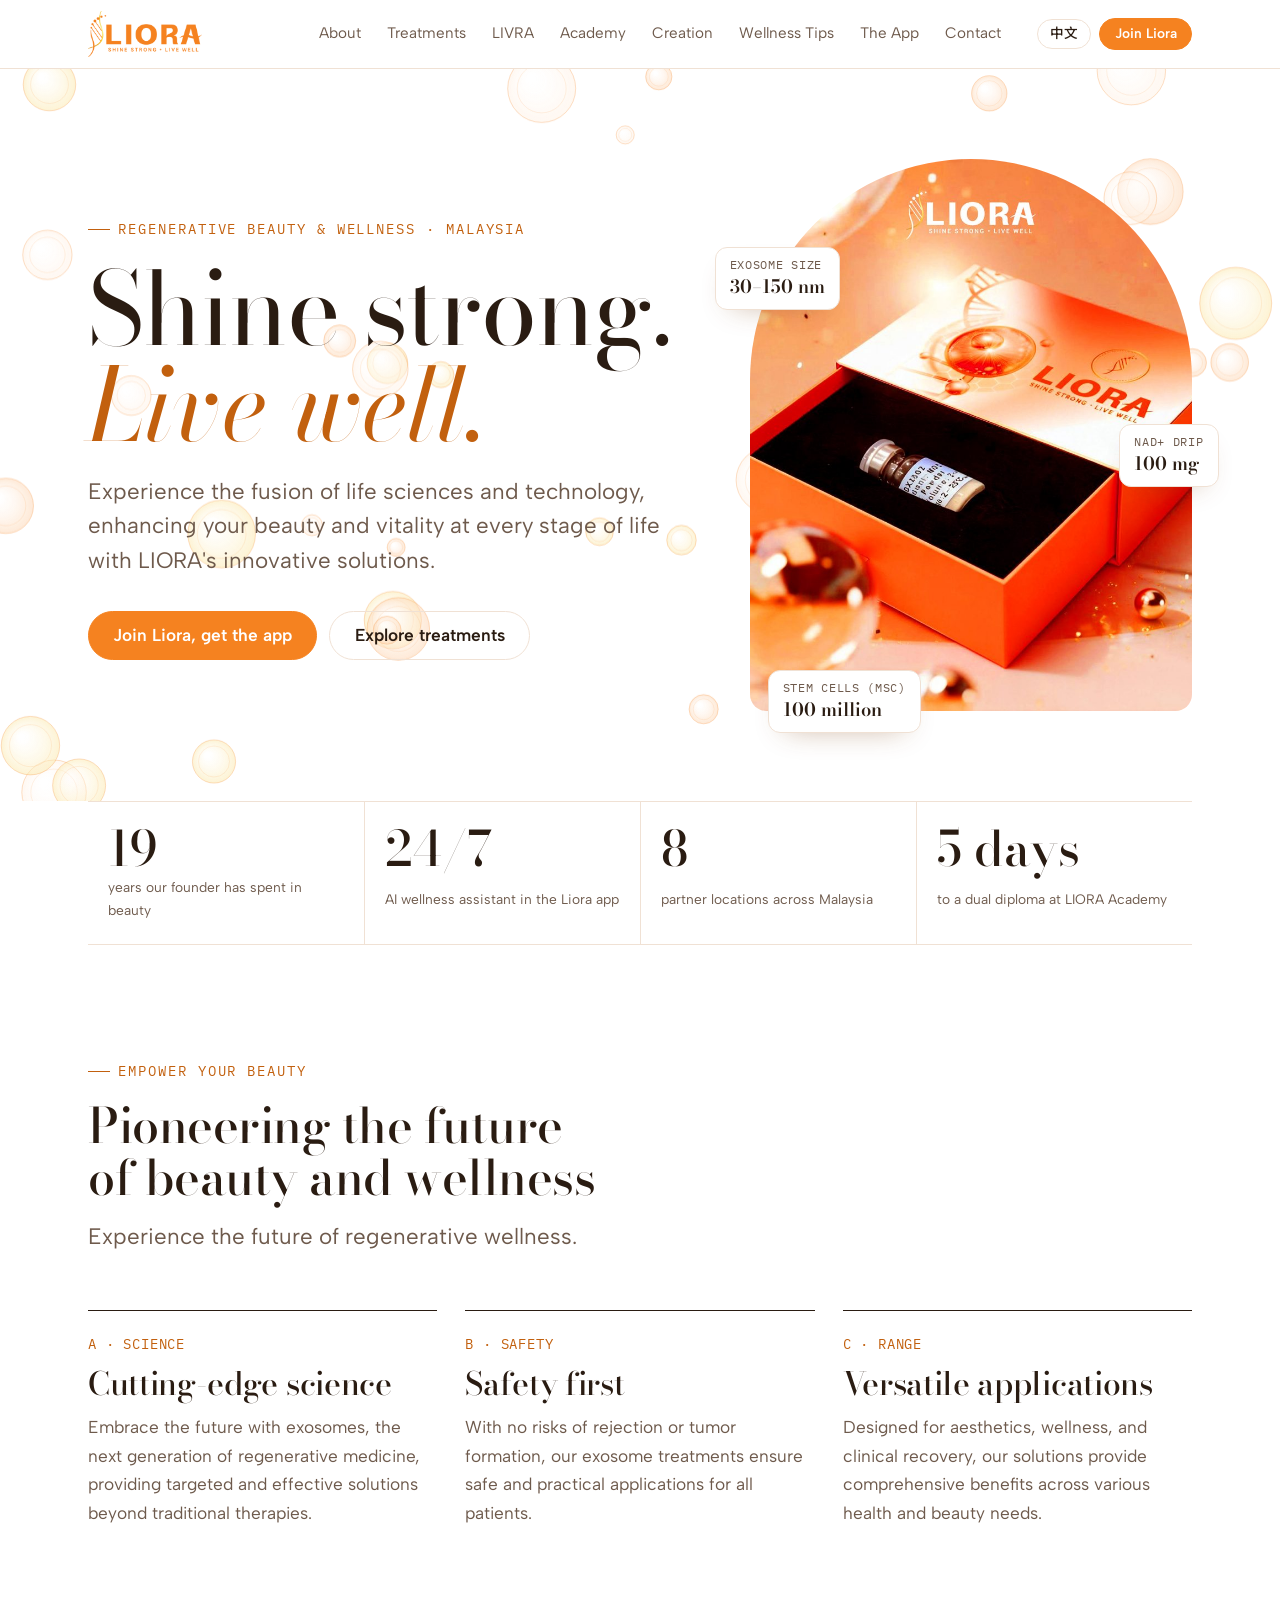
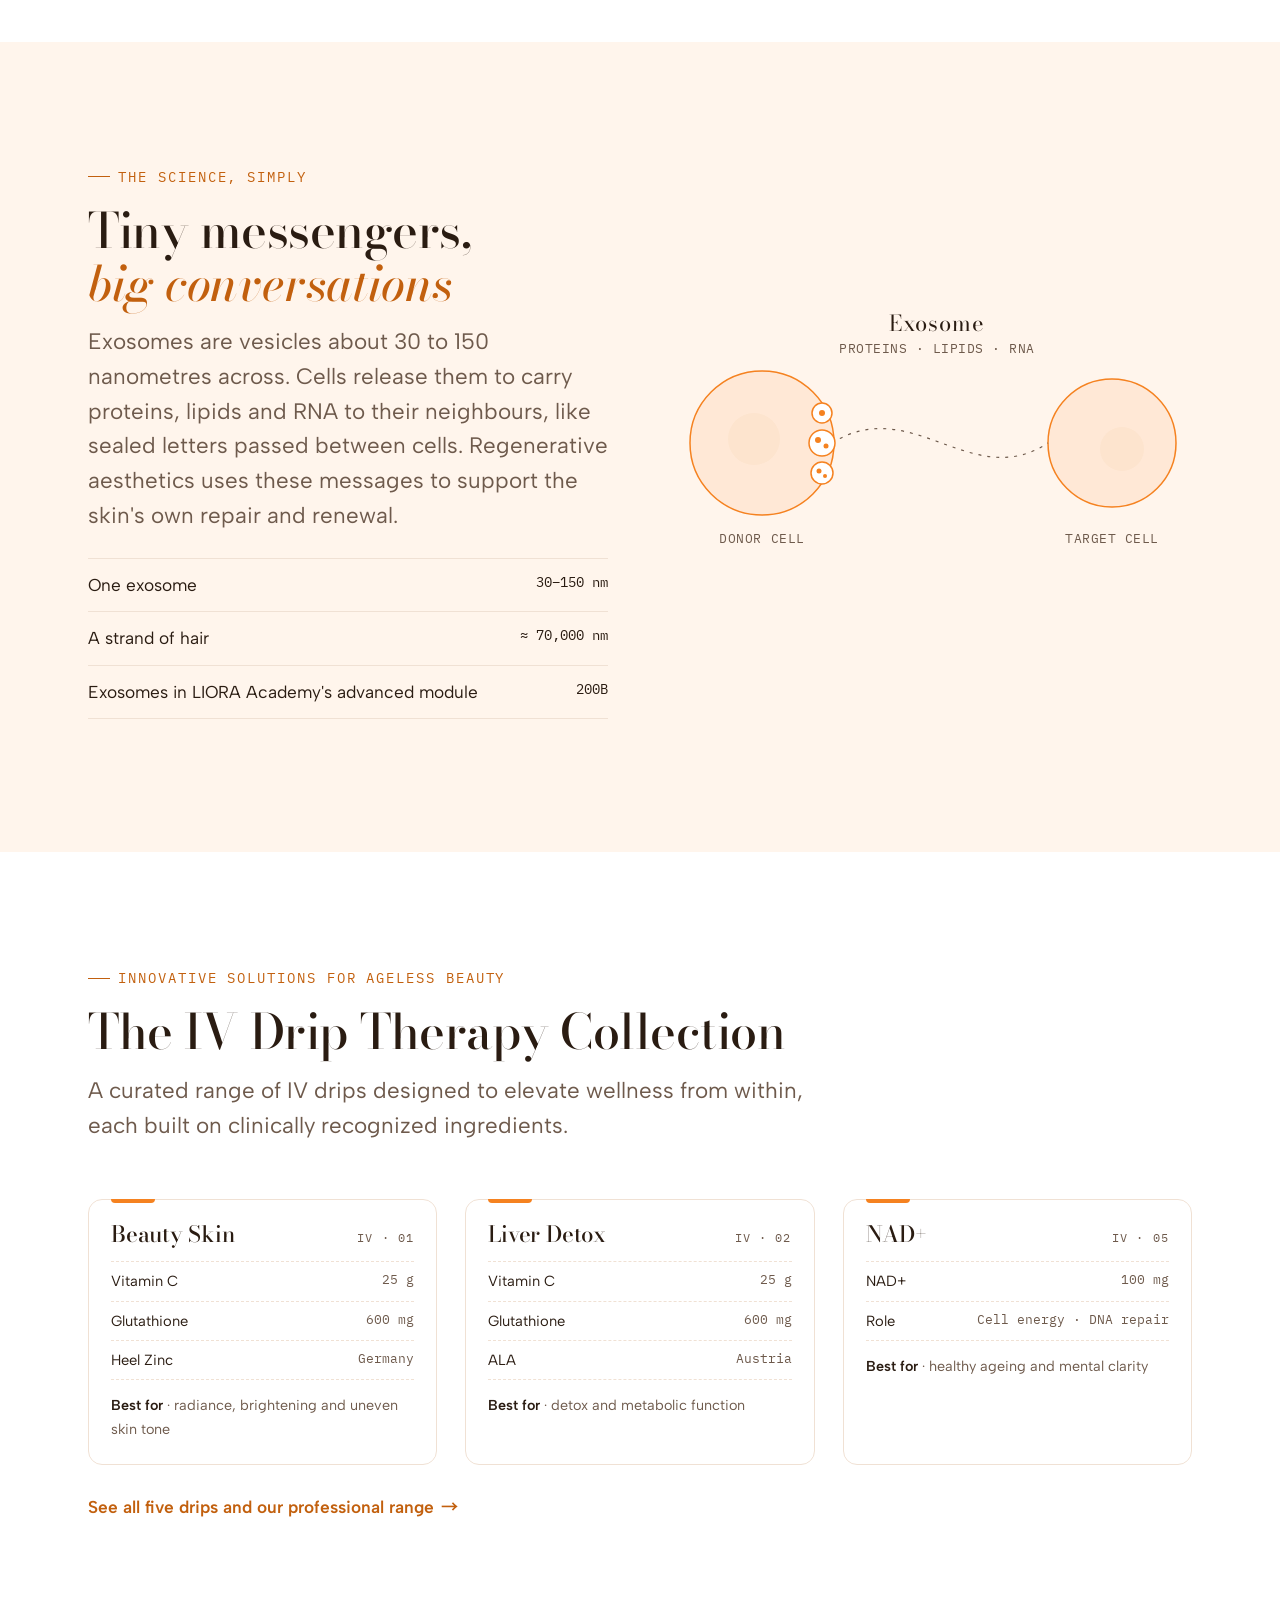
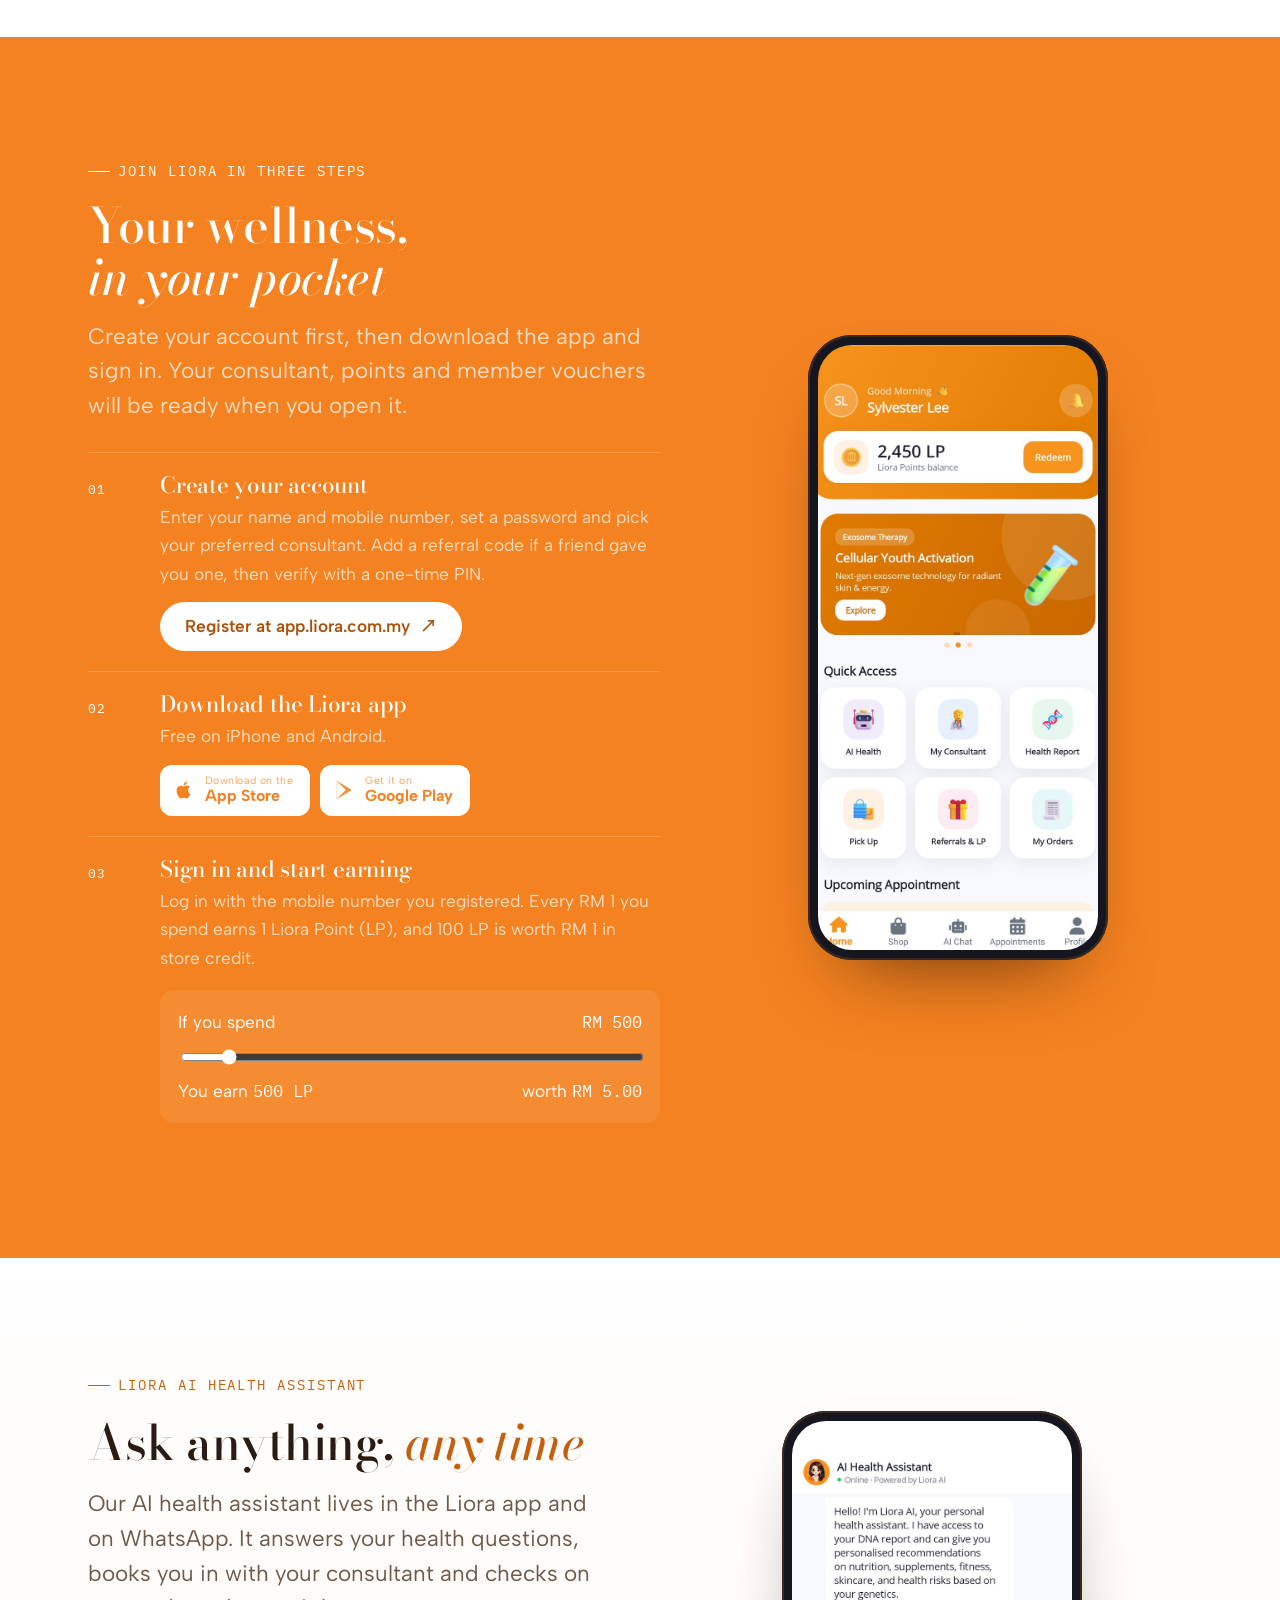
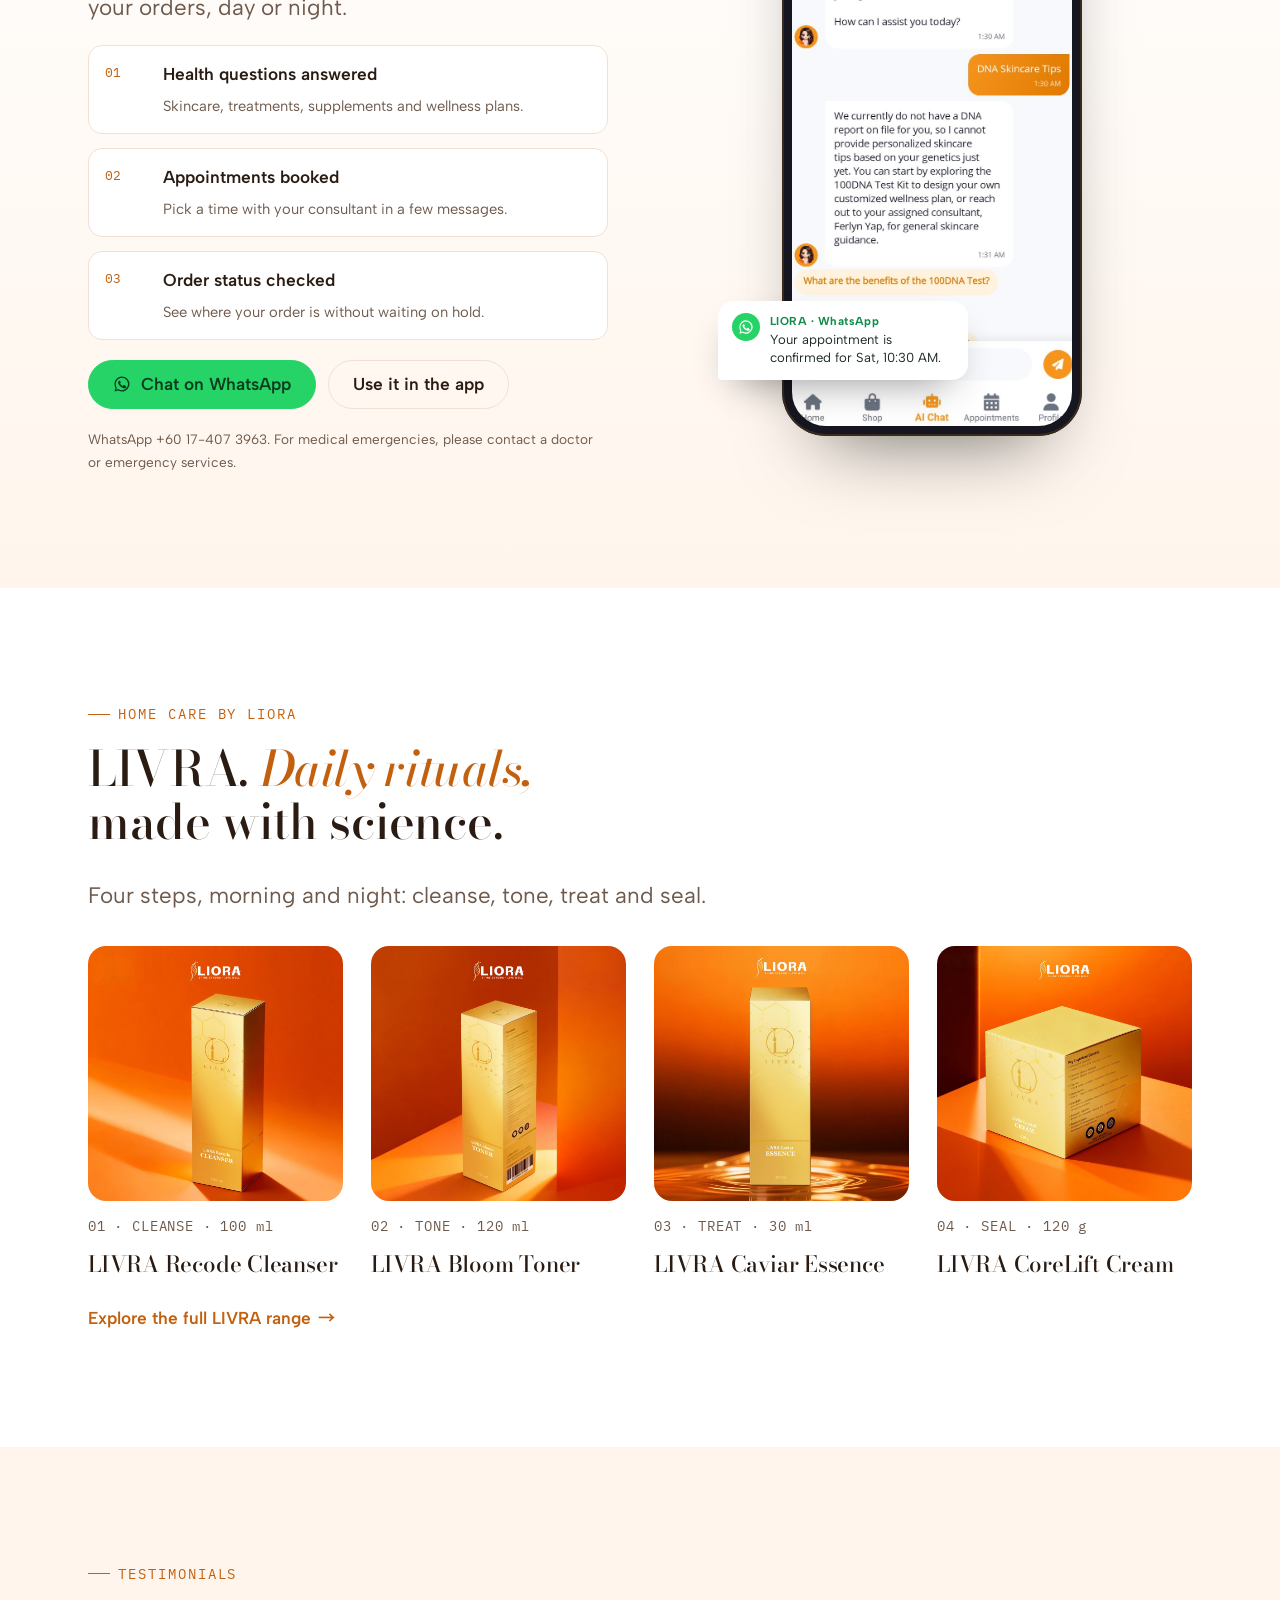
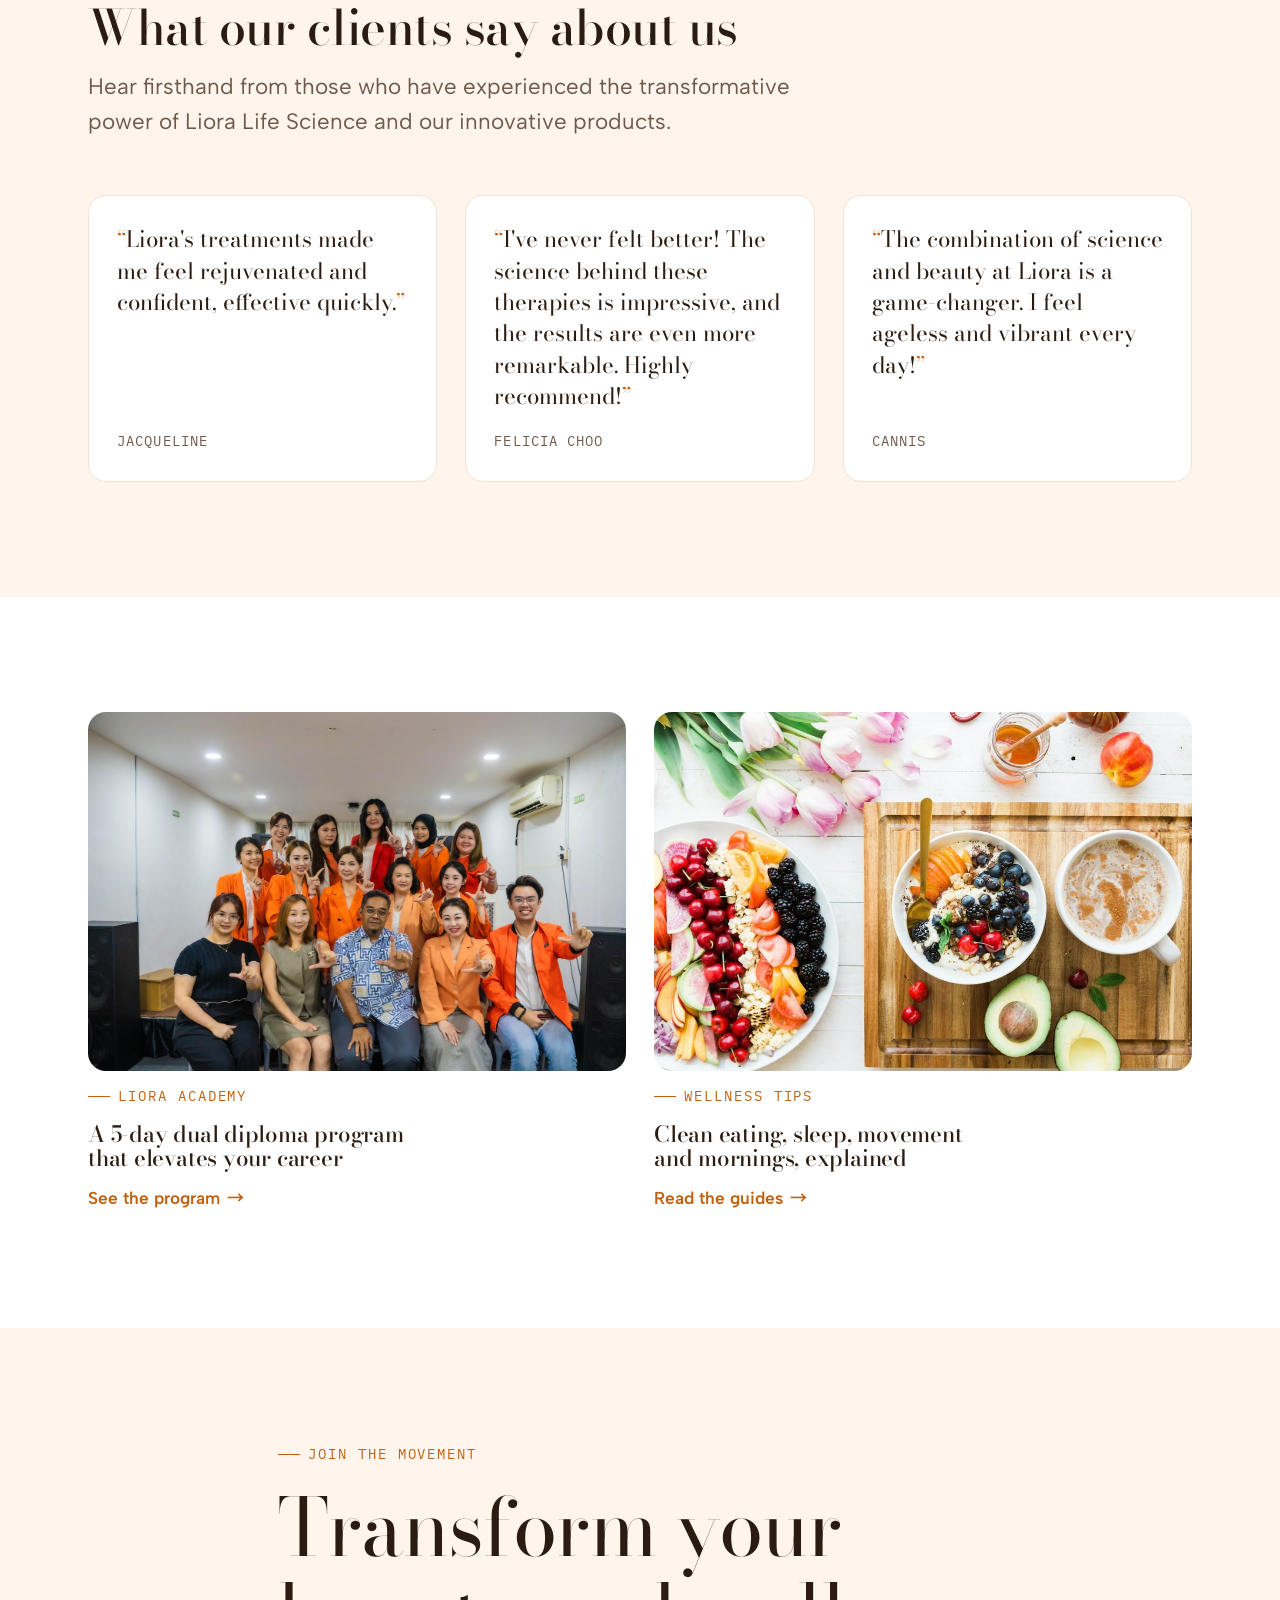
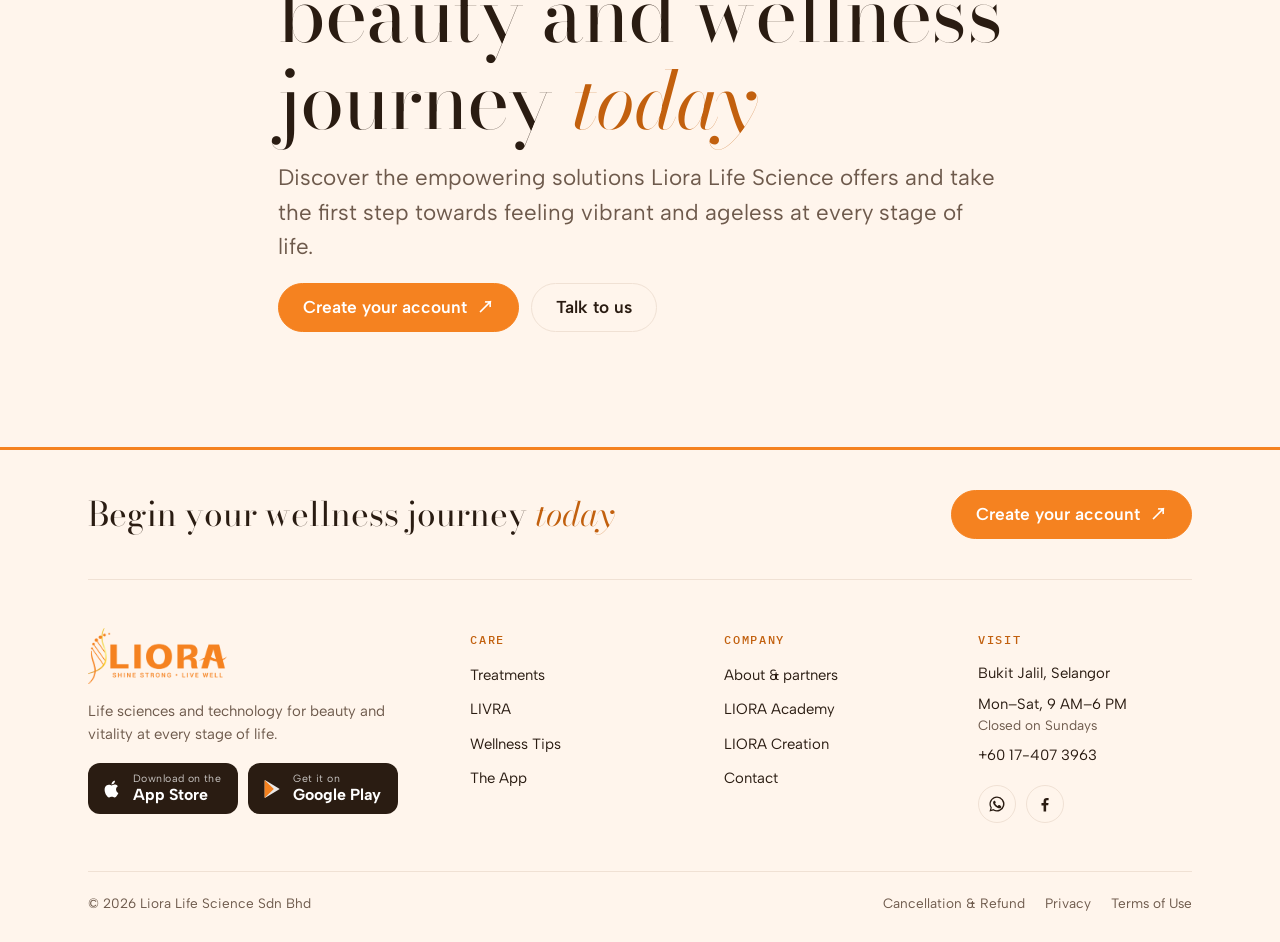
==== index.html @ c46dd4d1 "Added meta tag for SEO" ====
<!doctype html>
<html lang="en" data-lang="en">
<head>
<meta charset="utf-8">
<meta name="viewport" content="width=device-width, initial-scale=1, viewport-fit=cover">
<title>LIORA Life Science · Shine Strong, Live Well</title>
<meta name="description" content="LIORA Life Science fuses life sciences and technology: exosome and regenerative treatments, IV drip therapy, LIVRA home care and LIORA Academy. Join Liora and download the app.">
<link rel="icon" href="assets/img/favicon.png">
<link rel="apple-touch-icon" href="assets/img/apple-touch-icon.png">
<link rel="canonical" href="https://liora.com.my/">
<meta name="theme-color" content="#F58220">
<meta property="og:type" content="website">
<meta property="og:site_name" content="LIORA Life Science">
<meta property="og:url" content="https://liora.com.my/">
<meta property="og:title" content="LIORA Life Science · Shine Strong, Live Well">
<meta property="og:description" content="Exosome and regenerative treatments, IV drip therapy, LIVRA home care, LIORA Academy and a 24/7 AI health assistant. Join Liora and download the app.">
<meta property="og:image" content="https://liora.com.my/assets/img/og-image.jpg">
<meta property="og:image:secure_url" content="https://liora.com.my/assets/img/og-image.jpg">
<meta property="og:image:type" content="image/jpeg">
<meta property="og:image:width" content="1200">
<meta property="og:image:height" content="630">
<meta property="og:image:alt" content="LIORA · Shine Strong, Live Well">
<meta property="og:locale" content="en_MY">
<meta property="og:locale:alternate" content="zh_CN">
<meta name="twitter:card" content="summary_large_image">
<meta name="twitter:title" content="LIORA Life Science · Shine Strong, Live Well">
<meta name="twitter:description" content="Exosome and regenerative treatments, IV drip therapy, LIVRA home care, LIORA Academy and a 24/7 AI health assistant.">
<meta name="twitter:image" content="https://liora.com.my/assets/img/og-image.jpg">
<link rel="preconnect" href="https://fonts.googleapis.com">
<link rel="preconnect" href="https://fonts.gstatic.com" crossorigin>
<link rel="stylesheet" href="https://fonts.googleapis.com/css2?family=Albert+Sans:wght@400;500;600;700&family=Bodoni+Moda:ital,opsz,wght@0,6..96,400..700;1,6..96,400..600&family=IBM+Plex+Mono:wght@400;500&family=Noto+Sans+SC:wght@400;500;700&family=Noto+Serif+SC:wght@500;700&display=swap">
<link rel="stylesheet" href="assets/styles.css">
</head>
<body>
<!--BODY-START-->
<a class="sr-only" href="#main" style="position:absolute;left:-9999px">Skip to content</a>

<header class="site-head">
  <div class="wrap head-inner">
    <a class="brand" href="#home" aria-label="LIORA Life Science home"><img class="logo logo--light" src="assets/img/logo.png" alt="LIORA · Shine Strong, Live Well" width="700" height="283"><img class="logo logo--dark" src="assets/img/logo-white.png" alt="LIORA · Shine Strong, Live Well" width="700" height="284"></a>
    <nav class="nav" id="nav" aria-label="Main">
      <a href="#about"><span lang="en">About</span><span lang="zh">关于我们</span></a>
      <a href="#treatments"><span lang="en">Treatments</span><span lang="zh">疗程</span></a>
      <a href="#livra">LIVRA</a>
      <a href="#academy"><span lang="en">Academy</span><span lang="zh">学院</span></a>
      <a href="#creation"><span lang="en">Creation</span><span lang="zh">品牌共创</span></a>
      <a href="#journal"><span lang="en">Wellness Tips</span><span lang="zh">健康贴士</span></a>
      <a href="#app"><span lang="en">The App</span><span lang="zh">App</span></a>
      <a href="#contact"><span lang="en">Contact</span><span lang="zh">联系我们</span></a>
    </nav>
    <div class="head-actions">
      <button class="lang-btn" id="langBtn" type="button">中文</button>
      <a class="btn btn--sm" href="https://app.liora.com.my/register" target="_blank" rel="noopener"><span lang="en">Join Liora</span><span lang="zh">加入 LIORA</span></a>
      <button class="menu-btn" type="button" aria-controls="nav" aria-expanded="false"><span lang="en">Menu</span><span lang="zh">菜单</span></button>
    </div>
  </div>
</header>

<main id="main">

<!-- =================================================== HOME -->
<section class="view" id="home">

  <div class="hero">
    <canvas id="cells" aria-hidden="true"></canvas>
    <div class="wrap hero-grid">
      <div>
        <p class="eyebrow"><span lang="en">Regenerative beauty &amp; wellness · Malaysia</span><span lang="zh">再生美学与健康 · 马来西亚</span></p>
        <h1 style="margin-top:1.2rem">
          <span lang="en">Shine strong.<br><em>Live well.</em></span>
          <span lang="zh">闪耀坚韧，<br><em>活得美好。</em></span>
        </h1>
        <p class="lede">
          <span lang="en">Experience the fusion of life sciences and technology, enhancing your beauty and vitality at every stage of life with LIORA's innovative solutions.</span>
          <span lang="zh">体验生命科学与科技的融合。LIORA 以创新方案，在人生每个阶段提升您的美丽与活力。</span>
        </p>
        <div class="btn-row">
          <a class="btn" href="#join"><span lang="en">Join Liora, get the app</span><span lang="zh">加入 LIORA，下载 App</span></a>
          <a class="btn btn--ghost" href="#treatments"><span lang="en">Explore treatments</span><span lang="zh">探索疗程</span></a>
        </div>
      </div>
      <div class="hero-visual">
        <div class="ph" data-cap="Quantum Exo-200B"><img src="assets/img/quantum-exo-200b.jpg" alt="LIORA Quantum Exo-200B gift box with exosome vial" data-alt-en="LIORA Quantum Exo-200B gift box with exosome vial" data-alt-zh="LIORA Quantum Exo-200B 礼盒与外泌体小瓶"></div>
        <div class="chip chip--a"><span lang="en">Exosome size</span><span lang="zh">外泌体直径</span><b>30–150 nm</b></div>
        <div class="chip chip--b"><span>NAD+ drip</span><b>100 mg</b></div>
        <div class="chip chip--c"><span lang="en">Stem cells (MSC)</span><span lang="zh">间充质干细胞</span><b lang="en">100 million</b><b lang="zh">1 亿</b></div>
      </div>
    </div>
  </div>

  <div class="wrap">
    <div class="facts">
      <div class="fact"><b>19</b><span lang="en">years our founder has spent in beauty</span><span lang="zh">创办人深耕美业年数</span></div>
      <div class="fact"><b>24/7</b><span lang="en">AI wellness assistant in the Liora app</span><span lang="zh">Liora App 全天候 AI 健康助理</span></div>
      <div class="fact"><b>8</b><span lang="en">partner locations across Malaysia</span><span lang="zh">全马合作据点</span></div>
      <div class="fact"><b lang="en">5 days</b><b lang="zh">5 天</b><span lang="en">to a dual diploma at LIORA Academy</span><span lang="zh">完成 LIORA 学院双文凭</span></div>
    </div>
  </div>

  <!-- pillars -->
  <section class="section">
    <div class="wrap">
      <div class="section-head">
        <p class="eyebrow"><span lang="en">Empower your beauty</span><span lang="zh">释放您的美丽</span></p>
        <h2><span lang="en">Pioneering the future of beauty and wellness</span><span lang="zh">引领美丽与健康的未来</span></h2>
        <p class="lede"><span lang="en">Experience the future of regenerative wellness.</span><span lang="zh">体验再生健康的未来。</span></p>
      </div>
      <div class="grid g3">
        <article class="pillar">
          <span class="label">A · SCIENCE</span>
          <h3><span lang="en">Cutting-edge science</span><span lang="zh">前沿科学</span></h3>
          <p class="muted"><span lang="en">Embrace the future with exosomes, the next generation of regenerative medicine, providing targeted and effective solutions beyond traditional therapies.</span><span lang="zh">拥抱未来：外泌体是新一代再生医学，提供超越传统疗法的精准、有效方案。</span></p>
        </article>
        <article class="pillar">
          <span class="label">B · SAFETY</span>
          <h3><span lang="en">Safety first</span><span lang="zh">安全至上</span></h3>
          <p class="muted"><span lang="en">With no risks of rejection or tumor formation, our exosome treatments ensure safe and practical applications for all patients.</span><span lang="zh">外泌体疗程无排斥或肿瘤形成风险，确保每位客户都能安全、实际地应用。</span></p>
        </article>
        <article class="pillar">
          <span class="label">C · RANGE</span>
          <h3><span lang="en">Versatile applications</span><span lang="zh">多元应用</span></h3>
          <p class="muted"><span lang="en">Designed for aesthetics, wellness, and clinical recovery, our solutions provide comprehensive benefits across various health and beauty needs.</span><span lang="zh">专为美学、健康与临床恢复而设计，全面满足各类健康与美丽需求。</span></p>
        </article>
      </div>
    </div>
  </section>

  <!-- exosome explainer -->
  <section class="section section--tint">
    <div class="wrap split">
      <div>
        <p class="eyebrow"><span lang="en">The science, simply</span><span lang="zh">科学，简单说</span></p>
        <h2 style="margin-top:1rem"><span lang="en">Tiny messengers, <em>big conversations</em></span><span lang="zh">微小信使，<em>深远对话</em></span></h2>
        <p class="lede" style="margin-top:1rem">
          <span lang="en">Exosomes are vesicles about 30 to 150 nanometres across. Cells release them to carry proteins, lipids and RNA to their neighbours, like sealed letters passed between cells. Regenerative aesthetics uses these messages to support the skin's own repair and renewal.</span>
          <span lang="zh">外泌体是细胞释放的微小囊泡，直径约 30 至 150 纳米，负责把蛋白质、脂质与 RNA 传递给邻近细胞，就像细胞之间的密封信件。再生美学正是借助这些讯息，支持肌肤自身的修复与更新。</span>
        </p>
        <dl class="scale-list">
          <div><dt><span lang="en">One exosome</span><span lang="zh">一个外泌体</span></dt><dd>30–150 nm</dd></div>
          <div><dt><span lang="en">A strand of hair</span><span lang="zh">一根头发</span></dt><dd>≈ 70,000 nm</dd></div>
          <div><dt><span lang="en">Exosomes in LIORA Academy's advanced module</span><span lang="zh">LIORA 学院进阶模块外泌体</span></dt><dd>200B</dd></div>
        </dl>
      </div>
      <figure style="margin:0">
        <svg class="diagram" viewBox="0 0 520 300" role="img" aria-label="Diagram: a donor cell releases exosomes carrying proteins and RNA to a target cell">
          <circle class="cell" cx="90" cy="150" r="72"/>
          <circle class="nuc" cx="82" cy="146" r="26"/>
          <circle class="cell" cx="440" cy="150" r="64"/>
          <circle class="nuc" cx="450" cy="156" r="22"/>
          <path class="path" d="M160 150 C 240 100, 300 200, 376 150"/>
          <g class="move"><circle class="ves" cx="150" cy="150" r="13"/><circle class="cargo" cx="146" cy="147" r="3"/><circle class="cargo" cx="154" cy="153" r="2.5"/></g>
          <g class="move d2"><circle class="ves" cx="150" cy="120" r="10"/><circle class="cargo" cx="150" cy="120" r="3"/></g>
          <g class="move d3"><circle class="ves" cx="150" cy="180" r="11"/><circle class="cargo" cx="147" cy="178" r="2.5"/><circle class="cargo" cx="153" cy="183" r="2"/></g>
          <text x="90" y="250" text-anchor="middle" lang="en">DONOR CELL</text>
          <text x="90" y="250" text-anchor="middle" lang="zh">供体细胞</text>
          <text x="440" y="250" text-anchor="middle" lang="en">TARGET CELL</text>
          <text x="440" y="250" text-anchor="middle" lang="zh">目标细胞</text>
          <text x="265" y="60" text-anchor="middle" lang="en">PROTEINS · LIPIDS · RNA</text>
          <text x="265" y="60" text-anchor="middle" lang="zh">蛋白质 · 脂质 · RNA</text>
          <text class="big" x="265" y="38" text-anchor="middle" lang="en">Exosome</text>
          <text class="big" x="265" y="38" text-anchor="middle" lang="zh">外泌体</text>
        </svg>
      </figure>
    </div>
  </section>

  <!-- IV teaser -->
  <section class="section">
    <div class="wrap">
      <div class="section-head">
        <p class="eyebrow"><span lang="en">Innovative solutions for ageless beauty</span><span lang="zh">逆龄之美的创新方案</span></p>
        <h2><span lang="en">The IV Drip Therapy Collection</span><span lang="zh">IV 点滴疗程系列</span></h2>
        <p class="lede"><span lang="en">A curated range of IV drips designed to elevate wellness from within, each built on clinically recognized ingredients.</span><span lang="zh">精心策划的 IV 点滴系列，由内而外提升健康，每款均采用临床认可的成分。</span></p>
      </div>
      <div class="grid g3">
        <article class="ivlabel">
          <header><h3><span lang="en">Beauty Skin</span><span lang="zh">美肌亮白</span></h3><span class="code">IV · 01</span></header>
          <ul class="dose"><li><span lang="en">Vitamin C</span><span lang="zh">维生素 C</span><span>25 g</span></li><li><span lang="en">Glutathione</span><span lang="zh">谷胱甘肽</span><span>600 mg</span></li><li><span lang="en">Heel Zinc</span><span lang="zh">Heel 锌</span><span><span lang="en">Germany</span><span lang="zh">德国</span></span></li></ul>
          <p class="bestfor"><b lang="en">Best for</b><b lang="zh">适合</b> · <span lang="en">radiance, brightening and uneven skin tone</span><span lang="zh">提亮光彩、改善肤色不均</span></p>
        </article>
        <article class="ivlabel">
          <header><h3><span lang="en">Liver Detox</span><span lang="zh">肝脏排毒</span></h3><span class="code">IV · 02</span></header>
          <ul class="dose"><li><span lang="en">Vitamin C</span><span lang="zh">维生素 C</span><span>25 g</span></li><li><span lang="en">Glutathione</span><span lang="zh">谷胱甘肽</span><span>600 mg</span></li><li><span>ALA</span><span><span lang="en">Austria</span><span lang="zh">奥地利</span></span></li></ul>
          <p class="bestfor"><b lang="en">Best for</b><b lang="zh">适合</b> · <span lang="en">detox and metabolic function</span><span lang="zh">排毒与代谢功能</span></p>
        </article>
        <article class="ivlabel">
          <header><h3>NAD+</h3><span class="code">IV · 05</span></header>
          <ul class="dose"><li><span>NAD+</span><span>100 mg</span></li><li><span lang="en">Role</span><span lang="zh">作用</span><span><span lang="en">Cell energy · DNA repair</span><span lang="zh">细胞能量 · DNA 修复</span></span></li></ul>
          <p class="bestfor"><b lang="en">Best for</b><b lang="zh">适合</b> · <span lang="en">healthy ageing and mental clarity</span><span lang="zh">健康老化与思维清晰</span></p>
        </article>
      </div>
      <p style="margin-top:28px"><a class="link-arrow" href="#treatments"><span lang="en">See all five drips and our professional range</span><span lang="zh">查看全部五款点滴与专业产品</span> →</a></p>
    </div>
  </section>

  <!-- JOIN FLOW -->
  <section class="section section--deep join" id="join">
    <div class="wrap join-grid">
      <div>
        <p class="eyebrow"><span lang="en">Join Liora in three steps</span><span lang="zh">三步加入 LIORA</span></p>
        <h2 style="margin-top:1rem"><span lang="en">Your wellness, <em>in your pocket</em></span><span lang="zh">您的健康，<em>随身掌握</em></span></h2>
        <p class="lede" style="margin-top:1rem"><span lang="en">Create your account first, then download the app and sign in. Your consultant, points and member vouchers will be ready when you open it.</span><span lang="zh">先注册账户，再下载 App 并登录。打开 App 时，您的专属顾问、积分与会员优惠券都已准备就绪。</span></p>
        <ol class="steps">
          <li>
            <div>
              <h3><span lang="en">Create your account</span><span lang="zh">注册账户</span></h3>
              <p class="muted"><span lang="en">Enter your name and mobile number, set a password and pick your preferred consultant. Add a referral code if a friend gave you one, then verify with a one-time PIN.</span><span lang="zh">填写姓名与手机号码，设置密码并选择您的专属顾问。如有朋友的推荐码请一并填写，然后以一次性验证码（OTP）完成验证。</span></p>
              <div class="btn-row"><a class="btn" href="https://app.liora.com.my/register" target="_blank" rel="noopener"><span lang="en">Register at app.liora.com.my</span><span lang="zh">前往 app.liora.com.my 注册</span> ↗</a></div>
            </div>
          </li>
          <li>
            <div>
              <h3><span lang="en">Download the Liora app</span><span lang="zh">下载 Liora App</span></h3>
              <p class="muted"><span lang="en">Free on iPhone and Android.</span><span lang="zh">iPhone 与 Android 均可免费下载。</span></p>
              <div class="stores" style="margin-top:14px">
                <a class="store" href="https://apps.apple.com/my/app/liora-life-science/id6761354941" target="_blank" rel="noopener"><svg viewBox="0 0 24 24" fill="currentColor" aria-hidden="true"><path d="M16.4 12.6c0-2.4 2-3.5 2-3.6-1.1-1.6-2.8-1.8-3.4-1.8-1.4-.1-2.8.9-3.5.9-.7 0-1.8-.9-3-.8-1.5 0-3 .9-3.8 2.3-1.6 2.8-.4 7 1.2 9.3.8 1.1 1.7 2.4 2.9 2.3 1.2 0 1.6-.7 3-.7s1.8.7 3 .7c1.3 0 2.1-1.1 2.8-2.3.9-1.3 1.3-2.5 1.3-2.6 0 0-2.5-1-2.5-3.7zM14.2 5.8c.6-.8 1.1-1.8 1-2.9-.9 0-2.1.6-2.7 1.4-.6.7-1.1 1.8-1 2.8 1 .1 2.1-.5 2.7-1.3z"/></svg><span><small lang="en">Download on the</small><small lang="zh">前往下载</small><b>App Store</b></span></a>
                <a class="store" href="https://play.google.com/store/apps/details?id=com.liora.user.app" target="_blank" rel="noopener"><svg viewBox="0 0 24 24" aria-hidden="true"><path fill="currentColor" d="M4 2.8v18.4c0 .4.4.6.7.4L20 12.4c.3-.2.3-.6 0-.8L4.7 2.4c-.3-.2-.7 0-.7.4z" opacity=".9"/><path fill="var(--accent)" d="M4.2 2.5 14 12 4.2 21.5c-.1-.1-.2-.2-.2-.3V2.8c0-.1.1-.2.2-.3z"/></svg><span><small lang="en">Get it on</small><small lang="zh">立即下载</small><b>Google Play</b></span></a>
              </div>
            </div>
          </li>
          <li>
            <div>
              <h3><span lang="en">Sign in and start earning</span><span lang="zh">登录并开始累积积分</span></h3>
              <p class="muted"><span lang="en">Log in with the mobile number you registered. Every RM 1 you spend earns 1 Liora Point (LP), and 100 LP is worth RM 1 in store credit.</span><span lang="zh">使用注册时的手机号码登录。每消费 RM 1 可赚取 1 LIORA 积分（LP），每 100 LP 可兑换 RM 1 商城抵用金。</span></p>
              <div class="calc">
                <div class="calc-row"><label for="spend"><span lang="en">If you spend</span><span lang="zh">若您消费</span></label><output id="spendOut">RM 500</output></div>
                <input type="range" id="spend" min="50" max="5000" step="50" value="500">
                <div class="calc-row"><span><span lang="en">You earn</span><span lang="zh">可获得</span> <output id="lpOut">500 LP</output></span><span><span lang="en">worth</span><span lang="zh">价值</span> <output id="creditOut">RM 5.00</output></span></div>
              </div>
            </div>
          </li>
        </ol>
      </div>
      <div>
        <div class="phone phone--shot">
          <img src="assets/img/app/home.jpg" width="720" height="1463" loading="lazy" alt="Liora app home screen showing a 2,450 LP points balance" data-alt-en="Liora app home screen showing a 2,450 LP points balance" data-alt-zh="Liora App 首页，显示 2,450 LP 积分余额">
        </div>
      </div>
    </div>
  </section>

  <!-- AI health assistant -->
  <section class="section ai-zone" id="ai-assistant">
    <div class="wrap split" style="align-items:center">
      <div class="stack" style="gap:1.2rem">
        <p class="eyebrow"><span lang="en">LIORA AI health assistant</span><span lang="zh">LIORA AI 健康助理</span></p>
        <h2><span lang="en">Ask anything, <em>any time</em></span><span lang="zh">有问必答，<em>随时在线</em></span></h2>
        <p class="lede"><span lang="en">Our AI health assistant lives in the Liora app and on WhatsApp. It answers your health questions, books you in with your consultant and checks on your orders, day or night.</span><span lang="zh">我们的 AI 健康助理同时在 Liora App 与 WhatsApp 上为您服务：解答健康疑问、为您预约专属顾问、查询订单状态，日夜不休。</span></p>
        <ul class="ai-can">
          <li><span class="ai-can__n">01</span><div><b><span lang="en">Health questions answered</span><span lang="zh">解答健康疑问</span></b><span class="muted"><span lang="en">Skincare, treatments, supplements and wellness plans.</span><span lang="zh">护肤、疗程、营养补充与健康方案。</span></span></div></li>
          <li><span class="ai-can__n">02</span><div><b><span lang="en">Appointments booked</span><span lang="zh">预约专属顾问</span></b><span class="muted"><span lang="en">Pick a time with your consultant in a few messages.</span><span lang="zh">几句对话，即可与顾问约好时间。</span></span></div></li>
          <li><span class="ai-can__n">03</span><div><b><span lang="en">Order status checked</span><span lang="zh">查询订单状态</span></b><span class="muted"><span lang="en">See where your order is without waiting on hold.</span><span lang="zh">无需等待客服，随时掌握订单进度。</span></span></div></li>
        </ul>
        <div class="btn-row">
          <a class="btn btn--wa" href="https://wa.me/60174073963" target="_blank" rel="noopener"><svg viewBox="0 0 24 24" fill="currentColor" aria-hidden="true"><path d="M12 2a10 10 0 0 0-8.6 15.1L2 22l5-1.3A10 10 0 1 0 12 2zm0 18.2c-1.6 0-3.1-.4-4.4-1.2l-.3-.2-3 .8.8-2.9-.2-.3A8.2 8.2 0 1 1 12 20.2zm4.5-6.1c-.2-.1-1.5-.7-1.7-.8-.2-.1-.4-.1-.6.1l-.8 1c-.1.2-.3.2-.5.1a6.7 6.7 0 0 1-3.3-2.9c-.2-.4.2-.4.7-1.3.1-.2 0-.3 0-.4l-.8-1.8c-.2-.5-.4-.4-.6-.4h-.5a1 1 0 0 0-.7.3 3 3 0 0 0-.9 2.2 5.2 5.2 0 0 0 1.1 2.8 11.9 11.9 0 0 0 4.6 4c1.7.7 2.4.8 3.2.7.5-.1 1.5-.6 1.8-1.2.2-.6.2-1.1.1-1.2l-.5-.3z"/></svg><span lang="en">Chat on WhatsApp</span><span lang="zh">WhatsApp 咨询</span></a>
          <a class="btn btn--ghost" href="#join"><span lang="en">Use it in the app</span><span lang="zh">在 App 中使用</span></a>
        </div>
        <p class="muted" style="font-size:.85rem"><span lang="en">WhatsApp +60 17-407 3963. For medical emergencies, please contact a doctor or emergency services.</span><span lang="zh">WhatsApp +60 17-407 3963。如遇紧急医疗状况，请联系医生或急救服务。</span></p>
      </div>
      <div class="ai-phone">
        <div class="phone phone--shot"><img src="assets/img/app/ai-chat.jpg" width="720" height="1463" loading="lazy" alt="LIORA AI health assistant chat in the app" data-alt-en="LIORA AI health assistant chat in the app" data-alt-zh="Liora App 中的 AI 健康助理对话"></div>
        <div class="wa-bubble" aria-hidden="true"><span class="wa-bubble__ico"><svg viewBox="0 0 24 24" fill="currentColor" aria-hidden="true"><path d="M12 2a10 10 0 0 0-8.6 15.1L2 22l5-1.3A10 10 0 1 0 12 2zm0 18.2c-1.6 0-3.1-.4-4.4-1.2l-.3-.2-3 .8.8-2.9-.2-.3A8.2 8.2 0 1 1 12 20.2zm4.5-6.1c-.2-.1-1.5-.7-1.7-.8-.2-.1-.4-.1-.6.1l-.8 1c-.1.2-.3.2-.5.1a6.7 6.7 0 0 1-3.3-2.9c-.2-.4.2-.4.7-1.3.1-.2 0-.3 0-.4l-.8-1.8c-.2-.5-.4-.4-.6-.4h-.5a1 1 0 0 0-.7.3 3 3 0 0 0-.9 2.2 5.2 5.2 0 0 0 1.1 2.8 11.9 11.9 0 0 0 4.6 4c1.7.7 2.4.8 3.2.7.5-.1 1.5-.6 1.8-1.2.2-.6.2-1.1.1-1.2l-.5-.3z"/></svg></span><span><b>LIORA · WhatsApp</b><span lang="en">Your appointment is confirmed for Sat, 10:30 AM.</span><span lang="zh">您的预约已确认：周六上午 10:30。</span></span></div>
      </div>
    </div>
  </section>

  <!-- LIVRA teaser -->
  <section class="section">
    <div class="wrap">
      <div class="section-head">
        <p class="eyebrow"><span lang="en">Home care by LIORA</span><span lang="zh">LIORA 居家护理</span></p>
        <h2><span lang="en">LIVRA. <em>Daily rituals,</em> made with science.</span><span lang="zh">LIVRA，<em>以科学打造</em>的日常仪式</span></h2>
      </div>
      <p class="lede" style="margin-top:-24px;margin-bottom:32px"><span lang="en">Four steps, morning and night: cleanse, tone, treat and seal.</span><span lang="zh">早晚四步：洁面、爽肤、精华、锁护。</span></p>
      <div class="grid g4 livra-row">
        <a class="pcard" href="#livra-ritual"><div class="ph ph--sq" data-cap="LIVRA Recode Cleanser"><img loading="lazy" src="assets/img/livra-recode-cleanser.jpg" alt="LIVRA Recode Cleanser"></div><span class="label">01 · <span lang="en">CLEANSE</span><span lang="zh">洁面</span> · 100 ml</span><h3 style="font-size:var(--step-1)">LIVRA Recode Cleanser</h3></a>
        <a class="pcard" href="#livra-ritual"><div class="ph ph--sq" data-cap="LIVRA Bloom Toner"><img loading="lazy" src="assets/img/livra-bloom-toner.jpg" alt="LIVRA Bloom Toner"></div><span class="label">02 · <span lang="en">TONE</span><span lang="zh">爽肤</span> · 120 ml</span><h3 style="font-size:var(--step-1)">LIVRA Bloom Toner</h3></a>
        <a class="pcard" href="#livra-ritual"><div class="ph ph--sq" data-cap="LIVRA Caviar Essence"><img loading="lazy" src="assets/img/livra-caviar-essence.jpg" alt="LIVRA Caviar Essence"></div><span class="label">03 · <span lang="en">TREAT</span><span lang="zh">精华</span> · 30 ml</span><h3 style="font-size:var(--step-1)">LIVRA Caviar Essence</h3></a>
        <a class="pcard" href="#livra-ritual"><div class="ph ph--sq" data-cap="LIVRA CoreLift Cream"><img loading="lazy" src="assets/img/livra-corelift-cream.jpg" alt="LIVRA CoreLift Cream"></div><span class="label">04 · <span lang="en">SEAL</span><span lang="zh">面霜</span> · 120 g</span><h3 style="font-size:var(--step-1)">LIVRA CoreLift Cream</h3></a>
      </div>
      <p style="margin-top:28px"><a class="link-arrow" href="#livra"><span lang="en">Explore the full LIVRA range</span><span lang="zh">探索完整 LIVRA 系列</span> →</a></p></div>
    </div>
  </section>

  <!-- testimonials -->
  <section class="section section--tint">
    <div class="wrap">
      <div class="section-head">
        <p class="eyebrow"><span lang="en">Testimonials</span><span lang="zh">客户心声</span></p>
        <h2><span lang="en">What our clients say about us</span><span lang="zh">听听客户怎么说</span></h2>
        <p class="lede"><span lang="en">Hear firsthand from those who have experienced the transformative power of Liora Life Science and our innovative products.</span><span lang="zh">听听亲身体验过 LIORA 与创新产品之蜕变力量的客户分享。</span></p>
      </div>
      <div class="grid g3">
        <figure class="quote" style="margin:0"><p><span lang="en">Liora's treatments made me feel rejuvenated and confident, effective quickly.</span><span lang="zh">LIORA 的疗程让我焕然一新、充满自信，而且见效很快。</span></p><cite>Jacqueline</cite></figure>
        <figure class="quote" style="margin:0"><p><span lang="en">I've never felt better! The science behind these therapies is impressive, and the results are even more remarkable. Highly recommend!</span><span lang="zh">我从未感觉这么好！这些疗程背后的科学令人印象深刻，效果更是出色。强烈推荐！</span></p><cite>Felicia Choo</cite></figure>
        <figure class="quote" style="margin:0"><p><span lang="en">The combination of science and beauty at Liora is a game-changer. I feel ageless and vibrant every day!</span><span lang="zh">LIORA 将科学与美丽结合，彻底改变了我。我每天都感觉年轻又充满活力！</span></p><cite>Cannis</cite></figure>
      </div>
    </div>
  </section>

  <!-- academy + journal teasers -->
  <section class="section">
    <div class="wrap grid g2">
      <a class="tcard" href="#academy">
        <div class="ph" data-cap="LIORA Academy"><img loading="lazy" src="assets/img/academy/group.jpg" width="1400" height="933" alt="LIORA Academy class group photo" data-alt-en="LIORA Academy class group photo" data-alt-zh="LIORA 学院学员合照"></div>
        <span class="eyebrow">LIORA ACADEMY</span>
        <h3><span lang="en">A 5-day dual diploma program that elevates your career</span><span lang="zh">5 天双文凭课程，助您事业更上一层楼</span></h3>
        <span class="link-arrow"><span lang="en">See the program</span><span lang="zh">了解课程</span> →</span>
      </a>
      <a class="tcard" href="#journal">
        <div class="ph" data-cap="Wellness Tips · Unsplash"><img loading="lazy" src="assets/img/wellness/clean-2.jpg" alt="Breakfast bowl of yogurt and fruit with coffee"></div>
        <span class="eyebrow"><span lang="en">Wellness tips</span><span lang="zh">健康贴士</span></span>
        <h3><span lang="en">Clean eating, sleep, movement and mornings, explained</span><span lang="zh">饮食、睡眠、运动与晨间习惯，一次看懂</span></h3>
        <span class="link-arrow"><span lang="en">Read the guides</span><span lang="zh">阅读指南</span> →</span>
      </a>
    </div>
  </section>

  <section class="section section--tint">
    <div class="wrap cta">
      <p class="eyebrow"><span lang="en">Join the movement</span><span lang="zh">加入我们</span></p>
      <h2><span lang="en">Transform your beauty and wellness journey <em>today</em></span><span lang="zh">今天，<em>开启</em>您的美丽与健康旅程</span></h2>
      <p class="lede"><span lang="en">Discover the empowering solutions Liora Life Science offers and take the first step towards feeling vibrant and ageless at every stage of life.</span><span lang="zh">探索 LIORA 的赋能方案，踏出第一步，在人生每个阶段都充满活力、不惧岁月。</span></p>
      <div class="btn-row"><a class="btn" href="https://app.liora.com.my/register" target="_blank" rel="noopener"><span lang="en">Create your account</span><span lang="zh">立即注册</span> ↗</a><a class="btn btn--ghost" href="#contact"><span lang="en">Talk to us</span><span lang="zh">联系我们</span></a></div>
    </div>
  </section>
</section>

<!-- =================================================== ABOUT -->
<section class="view" id="about">
  <div class="wrap page-hero">
    <p class="eyebrow"><span lang="en">Discover empowerment</span><span lang="zh">发现力量</span></p>
    <h1 style="margin-top:1rem"><span lang="en">Where science meets <em>the art of beauty</em></span><span lang="zh">科学与<em>美学艺术</em>的交汇</span></h1>
  </div>

  <section class="section" style="padding-top:0">
    <div class="wrap split">
      <div class="ph ph--team" style="aspect-ratio:16/10" data-cap="LIORA team"><img loading="lazy" src="assets/img/team.jpg" alt="The LIORA team in orange blazers" data-alt-en="The LIORA team in orange blazers" data-alt-zh="身穿橙色西装的 LIORA 团队"></div>
      <div class="stack" style="gap:1.6rem">
        <p class="eyebrow"><span lang="en">Our mission</span><span lang="zh">我们的使命</span></p>
        <p class="bigquote" style="font-style:normal"><span lang="en">To empower women by fusing life sciences with technology, delivering innovative solutions that nurture holistic well-being and grace through every stage of life.</span><span lang="zh">融合生命科学与科技来赋能女性，提供创新方案，在人生每个阶段滋养身心的整体健康与优雅。</span></p>
        <div class="grid g3" style="margin-top:8px">
          <div class="pillar"><h4><span lang="en">Empowerment</span><span lang="zh">赋能</span></h4></div>
          <div class="pillar"><h4><span lang="en">Innovation</span><span lang="zh">创新</span></h4></div>
          <div class="pillar"><h4><span lang="en">Quality</span><span lang="zh">品质</span></h4></div>
        </div>
        <p class="muted"><span lang="en">We commit to scientific integrity that enhances our clients' vibrancy and self-confidence through holistic health and beauty.</span><span lang="zh">我们坚守科学诚信，透过整体健康与美丽，提升客户的活力与自信。</span></p>
        <p><a class="link-arrow" href="https://www.youtube.com/watch?v=2WbeRWe6_aE" target="_blank" rel="noopener"><span lang="en">Watch the LIORA story</span><span lang="zh">观看 LIORA 品牌影片</span> ↗</a></p>
      </div>
    </div>
  </section>

  <section class="section section--tint">
    <div class="wrap split split--wide">
      <div class="stack" style="gap:1.2rem">
        <p class="eyebrow"><span lang="en">Our founder</span><span lang="zh">创办人</span></p>
        <h2>Ferlyn Yap</h2>
        <p class="label muted"><span lang="en">FOUNDER &amp; EXECUTIVE DIRECTOR</span><span lang="zh">创办人兼执行董事</span></p>
        <p class="lede"><span lang="en">With 19 years in the beauty industry, Ferlyn works as a strategist, entrepreneur and educator, redefining human wellbeing through life science.</span><span lang="zh">Ferlyn 深耕美容行业 19 年，身兼策略家、企业家与教育者，以生命科学重新定义人类的身心健康。</span></p>
        <p class="bigquote"><span lang="en">Beauty is mission · Learning is faith · Growth is responsibility</span><span lang="zh">美丽是使命 · 学习是信仰 · 成长是责任</span></p>
      </div>
      <div class="ph" style="aspect-ratio:4/5;max-width:400px;width:100%;justify-self:center;border-radius:24px" data-cap="Ferlyn Yap"><img loading="lazy" src="assets/img/ferlyn-yap.jpg" width="832" height="1040" alt="Ferlyn Yap, Founder of LIORA" data-alt-en="Ferlyn Yap, Founder of LIORA" data-alt-zh="LIORA 创办人 Ferlyn Yap" style="object-position:center top"></div>
    </div>
  </section>

  <section class="section">
    <div class="wrap split" style="align-items:start">
      <div>
        <div class="section-head">
          <p class="eyebrow"><span lang="en">Milestones</span><span lang="zh">发展里程</span></p>
          <h2><span lang="en">What we've built <em>so far</em></span><span lang="zh">我们<em>一路走来</em></span></h2>
        </div>
        <ol class="timeline">
          <li><span class="yr">01</span><div><h4><span lang="en">LIORA Academy</span><span lang="zh">LIORA 学院</span></h4><p class="muted"><span lang="en">A 5-day dual diploma with Malaysia SKM official certification, mesotherapy training and an advanced 200B exosome module.</span><span lang="zh">5 天双文凭课程，涵盖马来西亚 SKM 官方认证、中胚层疗法培训与 200B 外泌体进阶模块。</span></p></div></li>
          <li><span class="yr">02</span><div><h4><span lang="en">Partnerships signed</span><span lang="zh">携手合作伙伴</span></h4><p class="muted"><span lang="en">Our MOU signing ceremony and Beauty Beyond Beauty event brought new beauty and wellness partners into the LIORA family.</span><span lang="zh">MOU 签约仪式与 Beauty Beyond Beauty 活动，让更多美业与健康伙伴加入 LIORA 大家庭。</span></p></div></li>
          <li><span class="yr">03</span><div><h4><span lang="en">LIVRA home care</span><span lang="zh">LIVRA 居家护理</span></h4><p class="muted"><span lang="en">Our own skin, hair and body line, developed with Switzerland’s Risdon Laboratory and its patented 3D peptide technology.</span><span lang="zh">自有的肌肤、秀发与身体护理系列，与瑞士瑞思登实验室合作研发，采用专利 3D 肽结构技术。</span></p></div></li>
          <li><span class="yr">04</span><div><h4><span lang="en">The Liora app</span><span lang="zh">Liora App</span></h4><p class="muted"><span lang="en">Booking, your consultant, a curated store, health reports and Liora Points in one app on iPhone and Android.</span><span lang="zh">预约、专属顾问、精选商城、健康报告与 LIORA 积分，一个 App 全部搞定，支持 iPhone 与 Android。</span></p></div></li>
        <li><span class="yr">05</span><div><h4><span lang="en">LIORA AI health assistant</span><span lang="zh">LIORA AI 健康助理</span></h4><p class="muted"><span lang="en">Our own AI agent, in the app and on WhatsApp, answers health questions, books consultant appointments and checks order status around the clock.</span><span lang="zh">自主研发的 AI 智能助理，在 App 与 WhatsApp 上全天候解答健康疑问、预约顾问并查询订单状态。</span></p></div></li>
        </ol>
      </div>
      <div>
        <div class="section-head">
          <p class="eyebrow"><span lang="en">LIORA partners</span><span lang="zh">LIORA 合作伙伴</span></p>
          <h2><span lang="en">Find us across Malaysia</span><span lang="zh">遍布全马</span></h2>
          <p class="muted"><span lang="en">Our partner teams welcome you in these areas. Book through the app to see the nearest location and your consultant.</span><span lang="zh">我们的合作团队分布于以下地区。通过 App 预约，即可查看最近的据点与您的专属顾问。</span></p>
        </div>
        <div class="locs">
          <span><span lang="en">Petaling Jaya</span><span lang="zh">八打灵再也</span></span>
          <span>Gamuda Cove</span>
          <span><span lang="en">Cheras</span><span lang="zh">蕉赖</span></span>
          <span><span lang="en">Seremban</span><span lang="zh">芙蓉</span></span>
          <span><span lang="en">Johor Bahru</span><span lang="zh">新山</span></span>
          <span><span lang="en">Sarawak</span><span lang="zh">砂拉越</span></span>
          <span><span lang="en">Bangsar</span><span lang="zh">孟沙</span></span>
          <span><span lang="en">Muar</span><span lang="zh">麻坡</span></span>
        </div>
      </div>
    </div>
  </section>
</section>

<!-- =================================================== TREATMENTS -->
<section class="view" id="treatments">
  <div class="wrap page-hero">
    <p class="eyebrow"><span lang="en">Services · Empowerment</span><span lang="zh">服务 · 赋能</span></p>
    <h1 style="margin-top:1rem"><span lang="en">Innovative solutions for <em>ageless beauty</em></span><span lang="zh">逆龄之美的<em>创新方案</em></span></h1>
    <p class="lede"><span lang="en">Our IV Drip Therapy Collection presents a curated range of IV drips designed to elevate wellness from within. Each formulation uses clinically recognized ingredients to support cellular health, enhance vitality, and address specific beauty and wellness goals.</span><span lang="zh">我们的 IV 点滴疗程系列精心策划多款点滴，由内而外提升健康。每款配方均采用临床认可的成分，支持细胞健康、提升活力，并针对特定的美丽与健康目标。</span></p>
  </div>

  <section class="section" style="padding-top:0">
    <div class="wrap grid g2">
      <article class="ivlabel">
        <header><h3><span lang="en">Beauty Skin</span><span lang="zh">美肌亮白</span></h3><span class="code">IV · 01</span></header>
        <div class="ph" style="aspect-ratio:16/9;border-radius:10px" data-cap="Beauty Skin"><img loading="lazy" src="assets/img/beauty-skin.jpg" alt="Beauty Skin drip"></div>
        <p class="muted"><span lang="en">Illuminate your complexion with a skin-brightening blend that nourishes and protects from within.</span><span lang="zh">以亮肤配方由内而外滋养与守护，让肌肤焕发光采。</span></p>
        <ul class="dose"><li><span lang="en">Vitamin C</span><span lang="zh">维生素 C</span><span>25 g</span></li><li><span lang="en">Glutathione</span><span lang="zh">谷胱甘肽</span><span>600 mg</span></li><li><span lang="en">Heel Zinc</span><span lang="zh">Heel 锌</span><span><span lang="en">Germany</span><span lang="zh">德国</span></span></li></ul>
        <div class="ingredient-notes">
          <span><b lang="en">Vitamin C</b><b lang="zh">维生素 C</b> · <span lang="en">boosts collagen, brightens skin and strengthens immunity.</span><span lang="zh">促进胶原蛋白生成、提亮肤色、增强免疫力。</span></span>
          <span><b lang="en">Glutathione</b><b lang="zh">谷胱甘肽</b> · <span lang="en">a master antioxidant known for detoxification and skin brightening.</span><span lang="zh">被誉为“抗氧化之王”，以排毒与亮肤功效著称。</span></span>
          <span><b lang="en">Heel Zinc</b><b lang="zh">Heel 锌</b> · <span lang="en">high-purity zinc that supports skin repair, reduces inflammation and balances oil production.</span><span lang="zh">高纯度锌，支持肌肤修复、舒缓炎症、平衡油脂分泌。</span></span>
        </div>
        <p class="bestfor"><b lang="en">Best for</b><b lang="zh">适合</b> · <span lang="en">radiance, brightening, antioxidant protection and improving uneven skin tone.</span><span lang="zh">提亮光彩、美白、抗氧化保护、改善肤色不均。</span></p>
      </article>

      <article class="ivlabel">
        <header><h3><span lang="en">Liver Detox</span><span lang="zh">肝脏排毒</span></h3><span class="code">IV · 02</span></header>
        <div class="ph" style="aspect-ratio:16/9;border-radius:10px" data-cap="Liver Detox"><img loading="lazy" src="assets/img/liver-detox.jpg" alt="Liver Detox drip"></div>
        <p class="muted"><span lang="en">A deep-cleansing infusion formulated to support liver health, detoxification and antioxidant protection.</span><span lang="zh">深层净化点滴，支持肝脏健康、排毒与抗氧化保护。</span></p>
        <ul class="dose"><li><span lang="en">Vitamin C</span><span lang="zh">维生素 C</span><span>25 g</span></li><li><span lang="en">Neon Magnesium Sulphate</span><span lang="zh">Neon 硫酸镁</span><span>—</span></li><li><span>ALA</span><span><span lang="en">Austria</span><span lang="zh">奥地利</span></span></li><li><span lang="en">Glutathione</span><span lang="zh">谷胱甘肽</span><span>600 mg</span></li></ul>
        <div class="ingredient-notes"><span><b>ALA</b> · <span lang="en">a high-quality antioxidant for enhanced liver protection.</span><span lang="zh">优质抗氧化剂，加强肝脏保护。</span></span></div>
        <p class="bestfor"><b lang="en">Best for</b><b lang="zh">适合</b> · <span lang="en">liver detox, toxin elimination, improved metabolic function and oxidative stress reduction.</span><span lang="zh">肝脏排毒、排除毒素、改善代谢功能、减少氧化压力。</span></p>
      </article>

      <article class="ivlabel">
        <header><h3><span lang="en">Slimming</span><span lang="zh">纤体</span></h3><span class="code">IV · 03</span></header>
        <div class="ph" style="aspect-ratio:16/9;border-radius:10px" data-cap="Body Slim"><img loading="lazy" src="assets/img/body-slim.jpg" alt="Slimming IV drip"></div>
        <p class="muted"><span lang="en">A metabolism-enhancing formula that supports fat processing, liver function and sustained energy.</span><span lang="zh">促进代谢的配方，支持脂肪代谢、肝脏功能与持久能量。</span></p>
        <ul class="dose"><li><span lang="en">Vitamin C</span><span lang="zh">维生素 C</span><span>25 g</span></li><li><span>Livcar</span><span>1 g</span></li><li><span>ALA</span><span>—</span></li><li><span lang="en">B12 / B6 + Nicotinamide</span><span lang="zh">B12 / B6 + 烟酰胺</span><span><span lang="en">optional</span><span lang="zh">可选</span></span></li></ul>
        <div class="ingredient-notes">
          <span><b>Livcar</b> · <span lang="en">supports liver detoxification and fat metabolism.</span><span lang="zh">支持肝脏排毒与脂肪代谢。</span></span>
          <span><b>ALA</b> · <span lang="en">enhances glucose metabolism and supports fat reduction.</span><span lang="zh">促进葡萄糖代谢，帮助减少脂肪。</span></span>
          <span><b>B12 / B6</b> · <span lang="en">boosts energy, nerve health and fat breakdown.</span><span lang="zh">提升能量、维护神经健康、促进脂肪分解。</span></span>
        </div>
        <p class="bestfor"><b lang="en">Best for</b><b lang="zh">适合</b> · <span lang="en">weight management support, metabolic enhancement and liver-assisted fat processing.</span><span lang="zh">体重管理支持、促进代谢、肝脏辅助脂肪代谢。</span></p>
      </article>

      <article class="ivlabel">
        <header><h3><span lang="en">Energetic</span><span lang="zh">活力</span></h3><span class="code">IV · 04</span></header>
        <div class="ph" style="aspect-ratio:16/9;border-radius:10px" data-cap="Energetic"><img loading="lazy" src="assets/img/energetic.jpg" alt="Energetic IV drip"></div>
        <p class="muted"><span lang="en">A revitalizing infusion designed to restore energy, reduce fatigue and support overall metabolic function.</span><span lang="zh">焕活点滴，帮助恢复精力、减轻疲劳，并支持整体代谢功能。</span></p>
        <ul class="dose"><li><span lang="en">Vitamin C</span><span lang="zh">维生素 C</span><span>25 g</span></li><li><span lang="en">Glutathione</span><span lang="zh">谷胱甘肽</span><span>600 mg</span></li><li><span lang="en">Neon Magnesium Sulphate</span><span lang="zh">Neon 硫酸镁</span><span>—</span></li></ul>
        <div class="ingredient-notes"><span><b lang="en">Magnesium Sulphate</b><b lang="zh">硫酸镁</b> · <span lang="en">supports energy metabolism, nerve function and muscle relaxation.</span><span lang="zh">支持能量代谢、神经功能与肌肉放松。</span></span></div>
        <p class="bestfor"><b lang="en">Best for</b><b lang="zh">适合</b> · <span lang="en">energy boost, anti-fatigue support, improved metabolism and antioxidant defense.</span><span lang="zh">补充能量、抗疲劳、改善代谢、抗氧化防护。</span></p>
      </article>

      <article class="ivlabel" style="grid-column:1/-1">
        <header><h3><span lang="en">NAD+ Drip</span><span lang="zh">NAD+ 点滴</span></h3><span class="code">IV · 05 · 100 mg</span></header>
        <div class="split" style="gap:24px">
          <div class="ph" style="aspect-ratio:1;max-width:460px;width:100%;border-radius:12px" data-cap="NAD+"><img loading="lazy" src="assets/img/nad-drip.jpg" width="1000" height="1000" alt="NAD+ Advance Wellness Drip" data-alt-en="NAD+ Advance Wellness Drip" data-alt-zh="NAD+ 高级健康点滴"></div>
          <p class="muted"><span lang="en">A premium rejuvenation infusion powered by NAD+, an essential coenzyme responsible for cellular energy production and DNA repair. This therapy supports healthy aging, enhances cognitive clarity, and promotes deep cellular renewal for improved vitality.</span><span lang="zh">以 NAD+ 为核心的高端焕活点滴。NAD+ 是负责细胞能量生成与 DNA 修复的重要辅酶。此疗程有助健康老化、提升思维清晰度，并促进深层细胞更新，让您更有活力。</span></p>
        </div>
      </article>
    </div>
  </section>

  <section class="section section--tint">
    <div class="wrap">
      <div class="section-head">
        <p class="eyebrow"><span lang="en">How a visit works</span><span lang="zh">疗程流程</span></p>
        <h2><span lang="en">From first chat to visible progress</span><span lang="zh">从初次咨询到看见改变</span></h2>
      </div>
      <ol class="steps" style="margin-top:0">
        <li><div><h3><span lang="en">Consult</span><span lang="zh">咨询</span></h3><p class="muted"><span lang="en">Book through the app and meet your dedicated consultant, in person or on WhatsApp.</span><span lang="zh">通过 App 预约，与您的专属顾问面谈或通过 WhatsApp 沟通。</span></p></div></li>
        <li><div><h3><span lang="en">Personalise</span><span lang="zh">定制方案</span></h3><p class="muted"><span lang="en">Your plan is shaped around your goals. A 100DNA test can add genetic insight to it.</span><span lang="zh">依据您的目标量身打造方案，亦可加入 100DNA 基因检测，获得更多参考。</span></p></div></li>
        <li><div><h3><span lang="en">Treat</span><span lang="zh">疗程</span></h3><p class="muted"><span lang="en">Receive your treatment at a LIORA partner location near you.</span><span lang="zh">在离您最近的 LIORA 合作据点接受疗程。</span></p></div></li>
        <li><div><h3><span lang="en">Track</span><span lang="zh">追踪</span></h3><p class="muted"><span lang="en">Follow your health reports and progress in the Liora app.</span><span lang="zh">在 Liora App 中查看健康报告，追踪进展。</span></p></div></li>
      </ol>
    </div>
  </section>

  <section class="section">
    <div class="wrap">
      <div class="section-head">
        <p class="eyebrow"><span lang="en">LIORA professional products</span><span lang="zh">LIORA 专业产品</span></p>
        <h2><span lang="en">For practitioners and partners</span><span lang="zh">专为专业人士与合作伙伴打造</span></h2>
      </div>
      <div class="grid g2">
        <article class="stack">
          <div class="ph" style="aspect-ratio:1" data-cap="Quantum Exo-200"><img loading="lazy" src="assets/img/quantum-exo-200b.jpg" alt="Quantum Exo-200 exosome powder"></div>
          <p class="label muted"><span lang="en">LYOPHILIZED EXOSOME POWDER</span><span lang="zh">冻干外泌体粉</span></p>
          <h3>Quantum Exo-200</h3>
          <p class="muted"><span lang="en">Born from life sciences and regenerative medicine, Quantum Exo-200 delivers high-purity exosomes stabilized through quantum-grade lyophilization. Each vial awakens, repairs, and rejuvenates at the cellular level, bringing scientific credibility to aesthetic treatments and advancing integrative wellness across the beauty alliance.</span><span lang="zh">源自生命科学与再生医学，Quantum Exo-200 以量子级冻干技术稳定高纯度外泌体。每一瓶都在细胞层面唤醒、修复与焕活，为美学疗程带来科学可信度，并推动美业联盟的整合健康发展。</span></p>
        </article>
        <article class="stack">
          <div class="ph" style="aspect-ratio:1" data-cap="100 Million MSCs"><img loading="lazy" src="assets/img/stem-100.jpg" width="1000" height="1000" alt="STEM 100: 100 million mesenchymal stem cells" data-alt-en="STEM 100: 100 million mesenchymal stem cells" data-alt-zh="STEM 100：1 亿间充质干细胞"></div>
          <p class="label muted"><span lang="en">SOURCE · UMBILICAL CORD TISSUE</span><span lang="zh">来源 · 脐带组织</span></p>
          <h3><span lang="en">100 Million Mesenchymal Stem Cells</span><span lang="zh">1 亿间充质干细胞（MSCs）</span></h3>
          <ul class="ticks">
            <li><span lang="en">Tissue repair and regeneration</span><span lang="zh">组织修复与再生</span></li>
            <li><span lang="en">Immune modulation for inflammation and autoimmune conditions</span><span lang="zh">针对炎症与自身免疫状况的免疫调节</span></li>
            <li><span lang="en">Paracrine signaling to activate surrounding cells</span><span lang="zh">旁分泌信号，激活周边细胞</span></li>
          </ul>
        </article>
        <article class="stack">
          <div class="ph" style="aspect-ratio:1" data-cap="MAISON MOMENTS"><img loading="lazy" src="assets/img/moments.jpg" alt="MAISON MOMENTS feminine care"></div>
          <p class="label muted"><span lang="en">FEMININE CARE</span><span lang="zh">女性私密护理</span></p>
          <h3>MAISON® MOMENTS</h3>
          <p class="muted"><span lang="en">A premium feminine care solution that supports intimate wellness with elegance and ease. It helps address odor, dryness, discomfort, irritation and loss of elasticity, so women feel balanced and confident every day.</span><span lang="zh">高端女性私密护理方案，优雅简便地守护私密健康，帮助改善异味、干涩、不适、刺激与弹性流失，让女性每天都感到平衡与自信。</span></p>
          <ul class="ticks">
            <li><span lang="en">Helps maintain a clean, balanced intimate environment</span><span lang="zh">帮助维持清洁、平衡的私密环境</span></li>
            <li><span lang="en">Hydration and comfort: supports natural lubrication and relieves dryness</span><span lang="zh">保湿舒适：支持自然润滑，缓解干涩</span></li>
            <li><span lang="en">Firmness and elasticity: helps improve tightness</span><span lang="zh">紧致弹性：帮助改善紧致度</span></li>
            <li><span lang="en">Calms irritation and discomfort</span><span lang="zh">舒缓刺激与不适</span></li>
          </ul>
          <p class="muted"><b lang="en">Who it's for:</b><b lang="zh">适合对象：</b> <span lang="en">women seeking daily intimate wellness support or preventive care, and women experiencing odor, dryness, discomfort or irritation.</span><span lang="zh">寻求日常私密护理或预防性护理的女性，以及正受异味、干涩、不适或刺激困扰的女性。</span></p>
        </article>
        <article class="stack">
          <div class="ph" style="aspect-ratio:1" data-cap="100DNA Test Kit"><img loading="lazy" src="assets/img/100dna.jpg" alt="100DNA test kit"></div>
          <p class="label muted"><span lang="en">PRECISION MEDICINE &amp; PERSONALIZED HEALTH</span><span lang="zh">精准医疗与个性化健康</span></p>
          <h3><span lang="en">100DNA Test Kit</span><span lang="zh">100DNA 基因检测套组</span></h3>
          <p class="muted"><span lang="en">Design your own customized wellness plan. The personalized health market is growing fast, driven by demand for precision nutrition, prevention and treatment. Genetic testing is the gateway to future health management.</span><span lang="zh">设计专属您的健康方案。在精准营养、精准预防与精准治疗需求的推动下，个性化健康市场正快速成长。基因检测是迈向未来健康管理的入口。</span></p>
          <ul class="ticks">
            <li><span lang="en">Personalized health risk assessment</span><span lang="zh">个人健康风险评估</span></li>
            <li><span lang="en">Optimized diet, fitness and wellness reports</span><span lang="zh">优化饮食、健身与健康报告</span></li>
            <li><span lang="en">Future family planning insights</span><span lang="zh">未来家庭规划参考</span></li>
            <li><span lang="en">Drug allergy and sensitivity analysis</span><span lang="zh">药物过敏与敏感性分析</span></li>
          </ul>
        </article>
      </div>
    </div>
  </section>

  <section class="section section--deep">
    <div class="wrap cta">
      <h2><span lang="en">Ready to <em>begin?</em></span><span lang="zh">准备好<em>开始了吗？</em></span></h2>
      <p class="lede"><span lang="en">Create your Liora account to book a consultation and track your results in the app.</span><span lang="zh">注册 LIORA 账户，即可预约咨询并在 App 中追踪成果。</span></p>
      <div class="btn-row"><a class="btn" href="https://app.liora.com.my/register" target="_blank" rel="noopener"><span lang="en">Create your account</span><span lang="zh">立即注册</span> ↗</a><a class="btn btn--ghost" href="#join"><span lang="en">How joining works</span><span lang="zh">了解加入流程</span></a></div>
    </div>
  </section>
</section>

<!-- =================================================== LIVRA -->
<section class="view" id="livra">
  <div class="wrap page-hero">
    <p class="eyebrow">LIVRA</p>
    <h1 style="margin-top:1rem"><span lang="en">Daily rituals, <em>made with science</em></span><span lang="zh">以科学打造的<em>日常仪式</em></span></h1>
    <p class="lede"><span lang="en">LIVRA is LIORA's home-care line, created so the results you build in treatment carry on at home. Swipe through each product guide below.</span><span lang="zh">LIVRA 是 LIORA 的居家护理系列，让您在疗程中累积的成果在家中延续。滑动浏览下方各产品介绍。</span></p>
  </div>
  <section class="section section--tint livra-zone" id="livra-ritual">
    <div class="wrap">
      <div class="section-head">
        <p class="eyebrow"><span lang="en">The LIVRA ritual</span><span lang="zh">LIVRA 护肤仪式</span></p>
        <h2><span lang="en">Cleanse, tone, treat, <em>seal</em></span><span lang="zh">洁面、爽肤、精华、<em>锁护</em></span></h2>
        <p class="lede"><span lang="en">Use them in this order, morning and night. Each step prepares the skin for the next.</span><span lang="zh">早晚按此顺序使用，每一步都为下一步做好准备。</span></p>
      </div>
      <div class="grid g4 livra-row">
        <a class="pcard" href="#join"><div class="ph ph--sq" data-cap="LIVRA Recode Cleanser"><img loading="lazy" src="assets/img/livra-recode-cleanser.jpg" alt="LIVRA Recode Cleanser"></div><span class="label">01 · <span lang="en">CLEANSE</span><span lang="zh">洁面</span> · 100 ml</span><h3 style="font-size:var(--step-1)">LIVRA Recode Cleanser</h3></a>
        <a class="pcard" href="#join"><div class="ph ph--sq" data-cap="LIVRA Bloom Toner"><img loading="lazy" src="assets/img/livra-bloom-toner.jpg" alt="LIVRA Bloom Toner"></div><span class="label">02 · <span lang="en">TONE</span><span lang="zh">爽肤</span> · 120 ml</span><h3 style="font-size:var(--step-1)">LIVRA Bloom Toner</h3></a>
        <a class="pcard" href="#join"><div class="ph ph--sq" data-cap="LIVRA Caviar Essence"><img loading="lazy" src="assets/img/livra-caviar-essence.jpg" alt="LIVRA Caviar Essence"></div><span class="label">03 · <span lang="en">TREAT</span><span lang="zh">精华</span> · 30 ml</span><h3 style="font-size:var(--step-1)">LIVRA Caviar Essence</h3></a>
        <a class="pcard" href="#join"><div class="ph ph--sq" data-cap="LIVRA CoreLift Cream"><img loading="lazy" src="assets/img/livra-corelift-cream.jpg" alt="LIVRA CoreLift Cream"></div><span class="label">04 · <span lang="en">SEAL</span><span lang="zh">面霜</span> · 120 g</span><h3 style="font-size:var(--step-1)">LIVRA CoreLift Cream</h3></a>
      </div>
      <p class="muted" style="margin-top:24px"><span lang="en">Available in the Liora app. Every RM 1 earns 1 LP.</span><span lang="zh">可在 Liora App 购买，每消费 RM 1 赚取 1 LP。</span></p>
    </div>
  </section>
  <div class="wrap" style="padding-bottom:96px">
    <p class="eyebrow" style="margin-top:72px"><span lang="en">Product guides</span><span lang="zh">产品介绍</span></p>
    <article class="article article--guide" id="livra-regrow">
      <div><p class="label muted">01 · <span lang="en">SCALP &amp; HAIR</span><span lang="zh">头皮与秀发</span></p><h2 style="margin-top:.6rem">LIVRA Regrow &amp; Replenish</h2><p class="muted" style="margin-top:.8rem;max-width:60ch"><span lang="en">Botanical science for a complete hair recovery ritual: a shampoo to purify the scalp and a conditioner to repair the hair.</span><span lang="zh">植物修护 × 科学配方，打造完整头皮护理仪式：洗发露净澈头皮，护发素修护发丝。</span></p></div>
      <ol class="guide guide--wide" aria-label="Product guide">
        <li class="gcard gcard--cover"><span class="gcard__k">LIVRA · <span lang="en">Hair recovery ritual</span><span lang="zh">秀发修护仪式</span></span><h4><span lang="en">Healthy hair begins at the root</span><span lang="zh">从根源开始，养出健康秀发</span></h4><p><span lang="en">Purify · Repair · Restore</span><span lang="zh">净澈 · 修护 · 焕活</span></p><span class="gcard__swipe"><span lang="en">Shampoo + Conditioner · 300 ml each</span><span lang="zh">洗发露 + 护发素 · 各 300 ml</span> · <span lang="en">swipe</span><span lang="zh">左右滑动</span> →</span><span class="gcard__orb" aria-hidden="true"></span><span class="gcard__orb gcard__orb--2" aria-hidden="true"></span></li>
        <li class="gcard gcard--list gcard--tint"><span class="gcard__n"><span lang="en">Why hair falls</span><span lang="zh">为什么会掉发</span></span><h4><span lang="en">Healthy hair starts with a healthy scalp</span><span lang="zh">健康秀发，从健康头皮开始</span></h4><ol class="gcard__plan"><li><b>01</b><span lang="en">Excess oil</span><span lang="zh">多余油脂</span></li><li><b>02</b><span lang="en">Clogged follicles</span><span lang="zh">毛囊堵塞</span></li><li><b>03</b><span lang="en">Scalp imbalance</span><span lang="zh">头皮失衡</span></li><li><b>04</b><span lang="en">Weak roots</span><span lang="zh">根系薄弱</span></li><li><b>05</b><span lang="en">Hair fall</span><span lang="zh">脱发</span></li></ol><p class="gcard__note"><span lang="en">Often hair fall isn’t a hair problem. It’s a scalp losing its balance.</span><span lang="zh">很多时候，掉发并不是头发的问题，而是头皮正在失去平衡。</span></p></li>
        <li class="gcard gcard--list"><span class="gcard__n"><span lang="en">Two-step ritual</span><span lang="zh">双步骤护理</span></span><h4><span lang="en">Purify the scalp, then repair the hair</span><span lang="zh">净化头皮，更要修护发丝</span></h4><ul class="gcard__ticks"><li><span lang="en">Regrow Shampoo: purify, cleanse, strengthen roots</span><span lang="zh">Regrow 洗发露：净澈、洁净、强韧发根</span></li><li><span lang="en">Regrow Shampoo: balance oil and soothe the scalp</span><span lang="zh">Regrow 洗发露：平衡油脂、舒缓头皮</span></li><li><span lang="en">Replenish Conditioner: repair cuticles, nourish</span><span lang="zh">Replenish 护发素：修护毛鳞片、深层滋养</span></li><li><span lang="en">Replenish Conditioner: lock in moisture for smooth, shiny hair</span><span lang="zh">Replenish 护发素：锁住水分，柔顺亮泽</span></li></ul></li>
        <li class="gcard"><span class="gcard__n"><span lang="en">Key ingredient</span><span lang="zh">核心成分</span></span><span class="gcard__i"><svg viewBox="0 0 24 24" fill="none" stroke="currentColor" stroke-width="1.7" stroke-linecap="round" stroke-linejoin="round" aria-hidden="true"><path d="M5 19c0-8 6-14 15-14 0 9-6 15-14 15"/><path d="M5 19l8-8"/></svg></span><h4><span lang="en">Panax Ginseng Vesicles</span><span lang="zh">人参囊泡</span></h4><p><span lang="en">Encourages healthier hair growth and supports scalp vitality.</span><span lang="zh">促进健康头皮环境，提升毛囊活力。</span></p></li>
        <li class="gcard"><span class="gcard__n"><span lang="en">Key ingredient</span><span lang="zh">核心成分</span></span><span class="gcard__i"><svg viewBox="0 0 24 24" fill="none" stroke="currentColor" stroke-width="1.7" stroke-linecap="round" stroke-linejoin="round" aria-hidden="true"><path d="M12 3v9M12 12c-2 2-4 3-6 7M12 12c2 2 4 3 6 7M12 12v9"/></svg></span><h4><span lang="en">Thuja Orientalis</span><span lang="zh">侧柏</span></h4><p><span lang="en">Supports stronger roots and helps reduce hair fall.</span><span lang="zh">帮助稳固发根，减少掉发。</span></p></li>
        <li class="gcard"><span class="gcard__n"><span lang="en">Key ingredients</span><span lang="zh">核心成分</span></span><span class="gcard__i"><svg viewBox="0 0 24 24" fill="none" stroke="currentColor" stroke-width="1.7" stroke-linecap="round" stroke-linejoin="round" aria-hidden="true"><path d="M12 3s6 6.5 6 11a6 6 0 0 1-12 0c0-4.5 6-11 6-11z"/><circle cx="12" cy="14.5" r="2"/></svg></span><h4><span lang="en">Sorbus Fruit · Lactobacillus</span><span lang="zh">花楸果 · 乳酸菌</span></h4><p><span lang="en">Soothes and hydrates, and supports scalp balance.</span><span lang="zh">舒缓敏感，维持头皮微生态平衡。</span></p></li>
        <li class="gcard"><span class="gcard__n"><span lang="en">Key ingredients</span><span lang="zh">核心成分</span></span><span class="gcard__i"><svg viewBox="0 0 24 24" fill="none" stroke="currentColor" stroke-width="1.7" stroke-linecap="round" stroke-linejoin="round" aria-hidden="true"><path d="M12 3s6 6.5 6 11a6 6 0 0 1-12 0c0-4.5 6-11 6-11z"/><circle cx="12" cy="14.5" r="2"/></svg></span><h4><span lang="en">Coconut, Olive &amp; Argan Oil</span><span lang="zh">椰子油、橄榄油与摩洛哥坚果油</span></h4><p><span lang="en">Smooths and restores shine, and deeply nourishes the hair.</span><span lang="zh">恢复柔顺亮泽，深层滋养发丝。</span></p></li>
        <li class="gcard gcard--list gcard--tint"><span class="gcard__n"><span lang="en">Feel the difference</span><span lang="zh">感受改变</span></span><h4><span lang="en">From scalp to strand</span><span lang="zh">从头皮到发丝</span></h4><ol class="gcard__plan"><li><b><span lang="en">Every wash</span><span lang="zh">每次洗后</span></b><span lang="en">Refreshing comfort, healthy shine, soft and manageable, lightweight</span><span lang="zh">清爽舒适、自然光泽、柔顺好梳理、轻盈不厚重</span></li><li><b><span lang="en">Over time</span><span lang="zh">持续使用</span></b><span lang="en">Stronger roots, less hair fall, a healthier scalp, fuller and thicker hair</span><span lang="zh">发根更强韧、掉发减少、头皮更健康、发丝更丰盈</span></li></ol></li>
        <li class="gcard gcard--list gcard--tint"><span class="gcard__n"><span lang="en">How to use</span><span lang="zh">使用方式</span></span><h4><span lang="en">Your daily hair ritual</span><span lang="zh">每日秀发护理</span></h4><ol class="gcard__plan"><li><b>1</b><span lang="en">Wet your hair</span><span lang="zh">湿润头发</span></li><li><b>2</b><span lang="en">Regrow Shampoo: massage the scalp gently for 1–2 minutes</span><span lang="zh">Regrow 洗发露：轻柔按摩头皮 1–2 分钟</span></li><li><b>3</b><span lang="en">Rinse</span><span lang="zh">冲洗干净</span></li><li><b>4</b><span lang="en">Replenish Conditioner: apply from mid-lengths to ends, leave 2–3 minutes</span><span lang="zh">Replenish 护发素：涂抹发中至发尾，停留 2–3 分钟</span></li><li><b>5</b><span lang="en">Rinse again thoroughly</span><span lang="zh">彻底冲洗</span></li></ol></li>
      </ol>
    </article>
    <article class="article article--guide" id="livra-body">
      <div><p class="label muted">02 · <span lang="en">BODY CARE</span><span lang="zh">全身护理</span></p><h2 style="margin-top:.6rem">LIVRA Body Series ALL in 1</h2><p class="muted" style="margin-top:.8rem;max-width:60ch"><span lang="en">A gentle blend of botanical therapy and science to reconnect your body, skin and emotional balance. Four products, four wellness moments.</span><span lang="zh">透过植物疗愈与科学调理，让身体、肌肤与情绪重新回到平衡。四款产品，四种疗愈时刻。</span></p></div>
      <ol class="guide guide--wide" aria-label="Product guide">
        <li class="gcard gcard--cover"><span class="gcard__k">LIVRA · <span lang="en">Wellness Series</span><span lang="zh">Wellness Series</span></span><h4><span lang="en">Reawaken your body &amp; inner calm</span><span lang="zh">重启身心，找回内在的轻盈</span></h4><p><span lang="en">Four products, four wellness moments.</span><span lang="zh">四款产品 · 四种疗愈时刻</span></p><span class="gcard__swipe"><span lang="en">Body wash · body oil · roll-on</span><span lang="zh">沐浴露 · 身体油 · 滚珠精油</span> · <span lang="en">swipe</span><span lang="zh">左右滑动</span> →</span><span class="gcard__orb" aria-hidden="true"></span><span class="gcard__orb gcard__orb--2" aria-hidden="true"></span></li>
        <li class="gcard gcard--list gcard--tint"><span class="gcard__n"><span lang="en">Do you ever feel…</span><span lang="zh">你是否也感到……</span></span><h4><span lang="en">Made for busy bodies and minds</span><span lang="zh">为疲惫的身心而设计</span></h4><ul class="gcard__ticks"><li><span lang="en">Physically exhausted and mentally overwhelmed</span><span lang="zh">身体疲惫、精神紧绷</span></li><li><span lang="en">Difficulty sleeping or constantly stressed</span><span lang="zh">睡眠不稳、压力堆积</span></li><li><span lang="en">Dull, tired-looking skin</span><span lang="zh">肌肤暗沉、缺乏活力</span></li><li><span lang="en">Low energy throughout the day</span><span lang="zh">一整天都提不起劲</span></li></ul></li>
        <li class="gcard"><span class="gcard__n"><span lang="en">Morning</span><span lang="zh">早晨</span></span><span class="gcard__i"><svg viewBox="0 0 24 24" fill="none" stroke="currentColor" stroke-width="1.7" stroke-linecap="round" stroke-linejoin="round" aria-hidden="true"><circle cx="12" cy="12" r="4"/><path d="M12 2v2M12 20v2M2 12h2M20 12h2M4.9 4.9l1.4 1.4M17.7 17.7l1.4 1.4M4.9 19.1l1.4-1.4M17.7 6.3l1.4-1.4"/></svg></span><h4><span lang="en">Refresh Body Wash</span><span lang="zh">Refresh 沐浴露</span></h4><span class="gcard__meta"><span lang="en">Peppermint &amp; Eucalyptus · 500 ml</span><span lang="zh">薄荷 × 尤加利 · 500 ml</span></span><p><span lang="en">Awaken your senses and refresh your body. Ideal in the morning, in hot weather or after exercise.</span><span lang="zh">唤醒感官，恢复清爽活力。适合早晨、炎热天气或运动后使用。</span></p></li>
        <li class="gcard"><span class="gcard__n"><span lang="en">Evening</span><span lang="zh">晚上</span></span><span class="gcard__i"><svg viewBox="0 0 24 24" fill="none" stroke="currentColor" stroke-width="1.7" stroke-linecap="round" stroke-linejoin="round" aria-hidden="true"><path d="M20 14.5A8 8 0 1 1 9.5 4a6.5 6.5 0 0 0 10.5 10.5z"/></svg></span><h4><span lang="en">Relaxing Body Wash</span><span lang="zh">Relaxing 沐浴露</span></h4><span class="gcard__meta"><span lang="en">Lavender &amp; Clary Sage · 500 ml</span><span lang="zh">薰衣草 × 快乐鼠尾草 · 500 ml</span></span><p><span lang="en">Turn daily cleansing into a soothing ritual that eases the day’s fatigue before bed.</span><span lang="zh">舒缓身心，让每天沐浴成为最放松的仪式，帮助放松、舒缓一天疲劳。</span></p></li>
        <li class="gcard"><span class="gcard__n"><span lang="en">After a long day</span><span lang="zh">疲惫时</span></span><span class="gcard__i"><svg viewBox="0 0 24 24" fill="none" stroke="currentColor" stroke-width="1.7" stroke-linecap="round" stroke-linejoin="round" aria-hidden="true"><path d="M8 13V5.5a1.5 1.5 0 0 1 3 0V11M11 10V4.5a1.5 1.5 0 0 1 3 0V11M14 10.5V6a1.5 1.5 0 0 1 3 0v8a7 7 0 0 1-7 7h-.5A6.5 6.5 0 0 1 4 15.5l-1-3a1.5 1.5 0 0 1 2.8-1L8 14"/></svg></span><h4><span lang="en">Release Body Oil</span><span lang="zh">Release 身体油</span></h4><span class="gcard__meta"><span lang="en">Ginger &amp; Grapefruit · 200 ml</span><span lang="zh">姜 × 葡萄柚 · 200 ml</span></span><p><span lang="en">Massage, nourish, relax. Eases tension and soothes physical fatigue while nourishing the skin.</span><span lang="zh">按摩身体、滋养保湿、舒缓紧绷，帮助舒缓身体疲劳。</span></p></li>
        <li class="gcard"><span class="gcard__n"><span lang="en">Anytime</span><span lang="zh">随时</span></span><span class="gcard__i"><svg viewBox="0 0 24 24" fill="none" stroke="currentColor" stroke-width="1.7" stroke-linecap="round" stroke-linejoin="round" aria-hidden="true"><rect x="8" y="7" width="8" height="14" rx="2"/><circle cx="12" cy="5" r="2"/></svg></span><h4><span lang="en">Recharge Roll-On</span><span lang="zh">Recharge 滚珠精油</span></h4><span class="gcard__meta"><span lang="en">Sandalwood &amp; Clary Sage</span><span lang="zh">檀香 × 快乐鼠尾草</span></span><p><span lang="en">Roll, breathe, recharge. Apply to wrists, temples or behind the ears to stay calm and focused.</span><span lang="zh">涂抹于手腕、太阳穴或耳后，稳定情绪、恢复专注，随时舒缓压力。</span></p></li>
        <li class="gcard gcard--list gcard--tint"><span class="gcard__n"><span lang="en">Botanical ingredients</span><span lang="zh">植物成分</span></span><h4><span lang="en">The healing power of plants</span><span lang="zh">来自植物的疗愈力量</span></h4><ol class="gcard__plan"><li><b><span lang="en">Lavender</span><span lang="zh">薰衣草</span></b><span lang="en">Promotes relaxation and calm</span><span lang="zh">帮助放松身心，营造宁静感</span></li><li><b><span lang="en">Clary Sage</span><span lang="zh">快乐鼠尾草</span></b><span lang="en">Supports emotional balance</span><span lang="zh">舒缓情绪，帮助身心恢复平衡</span></li><li><b><span lang="en">Peppermint</span><span lang="zh">薄荷</span></b><span lang="en">Cooling and refreshing</span><span lang="zh">带来清凉舒爽感</span></li><li><b><span lang="en">Eucalyptus</span><span lang="zh">尤加利</span></b><span lang="en">Clean, invigorating aroma</span><span lang="zh">清新醒肤，感官更舒畅</span></li><li><b><span lang="en">Ginger</span><span lang="zh">姜</span></b><span lang="en">Warming, eases fatigue</span><span lang="zh">温暖身体，舒缓疲劳</span></li><li><b><span lang="en">Grapefruit</span><span lang="zh">葡萄柚</span></b><span lang="en">Uplifting citrus notes</span><span lang="zh">清新柑橘香，轻盈愉悦</span></li><li><b><span lang="en">Sandalwood</span><span lang="zh">檀香</span></b><span lang="en">Calming, grounding</span><span lang="zh">沉稳木质香，安定心情</span></li></ol></li>
        <li class="gcard gcard--list gcard--tint"><span class="gcard__n"><span lang="en">Why you’ll love LIVRA</span><span lang="zh">为什么选择 LIVRA</span></span><h4><span lang="en">Wellness begins with one simple ritual</span><span lang="zh">让疗愈成为每天的习惯</span></h4><ul class="gcard__ticks"><li><span lang="en">Crafted with botanical essential oils</span><span lang="zh">精选植物精油</span></li><li><span lang="en">Gentle for everyday care</span><span lang="zh">温和洁净与滋养</span></li><li><span lang="en">Supports body, skin and emotional well-being</span><span lang="zh">身体与情绪同步照顾</span></li><li><span lang="en">Suitable for daily use</span><span lang="zh">适合每日使用</span></li><li><span lang="en">Creates a relaxing wellness ritual</span><span lang="zh">打造疗愈生活仪式</span></li></ul></li>
      </ol>
    </article>
    <article class="article article--guide" id="livra-velvet">
      <div><p class="label muted">03 · <span lang="en">SKIN RADIANCE</span><span lang="zh">肌肤光采</span></p><h2 style="margin-top:.6rem">LIVRA Radiance Velvet</h2><p class="muted" style="margin-top:.8rem;max-width:60ch"><span lang="en">A body lotion for deep hydration, barrier repair and natural radiance, with a lightweight, fast-absorbing texture.</span><span lang="zh">深层保湿 · 屏障修护 · 自然焕亮的身体乳，质地轻盈易吸收。</span></p></div>
      <ol class="guide guide--wide" aria-label="Product guide">
        <li class="gcard gcard--cover"><span class="gcard__k">LIVRA · <span lang="en">Body lotion</span><span lang="zh">身体乳</span></span><h4><span lang="en">Radiance activated, hydration restored</span><span lang="zh">柔亮肌肤，由内焕发</span></h4><p><span lang="en">Deep hydration · barrier repair · natural radiance</span><span lang="zh">深层保湿 · 屏障修护 · 自然焕亮</span></p><span class="gcard__swipe"><span lang="en">100 ml</span><span lang="zh">100 ml</span> · <span lang="en">swipe</span><span lang="zh">左右滑动</span> →</span><span class="gcard__orb" aria-hidden="true"></span><span class="gcard__orb gcard__orb--2" aria-hidden="true"></span></li>
        <li class="gcard gcard--list gcard--tint"><span class="gcard__n"><span lang="en">Why skin needs more than moisture</span><span lang="zh">为什么肌肤需要的不只是保湿</span></span><h4><span lang="en">Daily UV, air-conditioning and stress can cause</span><span lang="zh">紫外线、冷气、干燥与压力容易带来</span></h4><ul class="gcard__ticks"><li><span lang="en">Dryness and rough texture</span><span lang="zh">干燥粗糙</span></li><li><span lang="en">Tightness and dehydration</span><span lang="zh">紧绷缺水</span></li><li><span lang="en">Sensitivity and redness</span><span lang="zh">敏感泛红</span></li><li><span lang="en">Dullness and uneven tone</span><span lang="zh">暗沉、肤色不均</span></li></ul></li>
        <li class="gcard gcard--list"><span class="gcard__n"><span lang="en">Key ingredients</span><span lang="zh">核心成分</span></span><h4><span lang="en">Powered by nature &amp; science</span><span lang="zh">天然植萃 × 科学护肤</span></h4><ol class="gcard__plan"><li><b><span lang="en">Niacinamide</span><span lang="zh">烟酰胺</span></b><span lang="en">Brightens while supporting the skin barrier</span><span lang="zh">改善暗沉，同时强化肌肤屏障</span></li><li><b><span lang="en">Allantoin</span><span lang="zh">尿囊素</span></b><span lang="en">Soothes dry, delicate skin</span><span lang="zh">舒缓敏感不适</span></li><li><b><span lang="en">Betaine</span><span lang="zh">甜菜碱</span></b><span lang="en">Lasting hydration without heaviness</span><span lang="zh">深层保湿，长时间水润</span></li><li><b><span lang="en">Lactobacillus Ferment</span><span lang="zh">乳酸菌发酵产物</span></b><span lang="en">A balanced, healthy-looking skin environment</span><span lang="zh">维持肌肤健康稳定</span></li><li><b><span lang="en">7 botanicals</span><span lang="zh">七重植萃</span></b><span lang="en">Including chamomile, centella, green tea and licorice</span><span lang="zh">包括洋甘菊、积雪草、绿茶、甘草</span></li></ol></li>
        <li class="gcard gcard--list gcard--tint"><span class="gcard__n"><span lang="en">How it works</span><span lang="zh">三重修护机制</span></span><h4><span lang="en">Hydrate, restore, repair</span><span lang="zh">补水、焕亮、修护</span></h4><ol class="gcard__plan"><li><b><span lang="en">Hydrate</span><span lang="zh">深层补水</span></b><span lang="en">Replenishes moisture for softer, smoother skin</span><span lang="zh">迅速补充水分，改善干燥粗糙</span></li><li><b><span lang="en">Radiance</span><span lang="zh">焕亮光采</span></b><span lang="en">Reveals smoother, radiant-looking skin</span><span lang="zh">帮助肌肤恢复自然健康光泽</span></li><li><b><span lang="en">Repair</span><span lang="zh">屏障修护</span></b><span lang="en">Supports the skin barrier and comfort</span><span lang="zh">帮助强化肌肤屏障，舒缓不适</span></li></ol></li>
        <li class="gcard gcard--list"><span class="gcard__n"><span lang="en">Why you’ll love it</span><span lang="zh">为什么选择 Radiance Velvet</span></span><h4><span lang="en">Soft, smooth and comfortable all day</span><span lang="zh">全天柔润舒适</span></h4><ul class="gcard__ticks"><li><span lang="en">Long-lasting hydration for supple skin</span><span lang="zh">全天长效保湿</span></li><li><span lang="en">Soothes and comforts with botanical extracts</span><span lang="zh">七种植物精萃温和舒缓</span></li><li><span lang="en">Helps reveal brighter-looking skin</span><span lang="zh">改善暗沉，提升光泽</span></li><li><span lang="en">Supports a stronger skin barrier</span><span lang="zh">强化肌肤屏障</span></li><li><span lang="en">Lightweight, fast-absorbing, not sticky</span><span lang="zh">轻盈易吸收，不黏腻</span></li></ul></li>
        <li class="gcard gcard--list gcard--tint"><span class="gcard__n"><span lang="en">How to use</span><span lang="zh">使用方式</span></span><h4><span lang="en">After every shower</span><span lang="zh">沐浴后使用</span></h4><ol class="gcard__plan"><li><b>1</b><span lang="en">Pat skin dry after showering</span><span lang="zh">沐浴后轻轻擦干身体</span></li><li><b>2</b><span lang="en">Apply evenly over the body</span><span lang="zh">取适量均匀涂抹全身</span></li><li><b>3</b><span lang="en">Massage gently until absorbed</span><span lang="zh">轻柔按摩至完全吸收</span></li><li><b>4</b><span lang="en">Use morning and evening for best results</span><span lang="zh">建议每日早晚使用</span></li></ol></li>
      </ol>
    </article>
    <article class="article article--guide" id="livra-intimate">
      <div><p class="label muted">04 · <span lang="en">INTIMATE CARE</span><span lang="zh">私密护理</span></p><h2 style="margin-top:.6rem">LIVRA Intimate</h2><p class="muted" style="margin-top:.8rem;max-width:60ch"><span lang="en">A gentle foam wash for feminine intimate care, with botanical extracts and probiotic ferment to cleanse, soothe and support a healthy pH balance.</span><span lang="zh">专为女性私密肌肤设计的温和泡沫洁净液，结合植物萃取与益生菌发酵成分，温和洁净、舒缓不适、维持健康酸碱平衡。</span></p></div>
      <ol class="guide guide--wide" aria-label="Product guide">
        <li class="gcard gcard--cover"><span class="gcard__k">LIVRA · <span lang="en">Intimate care</span><span lang="zh">私密护理</span></span><h4><span lang="en">Restore intimate balance</span><span lang="zh">温柔呵护，找回自然平衡</span></h4><p><span lang="en">Gentle cleansing · soothing · rebalancing</span><span lang="zh">温和洁净 × 舒缓修护 × 平衡呵护</span></p><span class="gcard__swipe"><span lang="en">Rebalancing Cloud Foam · 150 ml</span><span lang="zh">平衡云朵泡泡 · 150 ml</span> · <span lang="en">swipe</span><span lang="zh">左右滑动</span> →</span><span class="gcard__orb" aria-hidden="true"></span><span class="gcard__orb gcard__orb--2" aria-hidden="true"></span></li>
        <li class="gcard gcard--list gcard--tint"><span class="gcard__n"><span lang="en">Common concerns</span><span lang="zh">常见私密困扰</span></span><h4><span lang="en">Everyday comfort matters</span><span lang="zh">每天的舒适最重要</span></h4><ul class="gcard__ticks"><li><span lang="en">Unpleasant odour, excess discharge</span><span lang="zh">异味、分泌物增多</span></li><li><span lang="en">Dryness, sensitivity, itchiness</span><span lang="zh">干燥、敏感、搔痒</span></li><li><span lang="en">pH imbalance</span><span lang="zh">pH 失衡导致不适</span></li><li><span lang="en">Discomfort before and after menstruation</span><span lang="zh">经期前后容易敏感</span></li></ul></li>
        <li class="gcard gcard--list"><span class="gcard__n"><span lang="en">How it works</span><span lang="zh">作用机制</span></span><h4><span lang="en">Kacip Fatimah, Manjakani, Sireh and more</span><span lang="zh">Kacip Fatimah、Manjakani、Sireh 等核心成分</span></h4><ol class="gcard__plan"><li><b><span lang="en">Botanical surfactants</span><span lang="zh">天然洁净因子</span></b><span lang="en">Wash away sweat and discharge</span><span lang="zh">带走汗水与分泌物</span></li><li><b><span lang="en">Sireh</span><span lang="zh">蒌叶</span></b><span lang="en">Natural antibacterial; targets the source of odour</span><span lang="zh">天然抗菌，抑制异味来源</span></li><li><b><span lang="en">Manjakani</span><span lang="zh">没食子</span></b><span lang="en">Astringent; helps restore elasticity</span><span lang="zh">收敛，帮助恢复弹性</span></li><li><b><span lang="en">Allantoin + Sorbus</span><span lang="zh">尿囊素 + 花楸</span></b><span lang="en">Soothes and moisturises</span><span lang="zh">舒缓保湿，减少敏感</span></li><li><b><span lang="en">Lactobacillus Ferment</span><span lang="zh">益生菌发酵物</span></b><span lang="en">Maintains a healthy acidic environment</span><span lang="zh">维持健康酸性环境</span></li></ol></li>
        <li class="gcard gcard--list"><span class="gcard__n"><span lang="en">Key benefits</span><span lang="zh">核心功效</span></span><h4><span lang="en">Fresh, comfortable, confident</span><span lang="zh">清新、舒适、自在</span></h4><ul class="gcard__ticks"><li><span lang="en">Gentle daily cleansing</span><span lang="zh">温和洁净，保持每日清爽</span></li><li><span lang="en">Firming and toning</span><span lang="zh">提升弹性，紧致肌肤</span></li><li><span lang="en">Moisturising and soothing</span><span lang="zh">深层保湿，修护敏感</span></li><li><span lang="en">Odour control</span><span lang="zh">减少异味，维持清新</span></li><li><span lang="en">pH support</span><span lang="zh">平衡酸碱，守护健康</span></li><li><span lang="en">Soothing relief</span><span lang="zh">舒缓不适，带来安心感</span></li></ul></li>
        <li class="gcard gcard--list gcard--tint"><span class="gcard__n"><span lang="en">Ideal for women who</span><span lang="zh">推荐给这样的你</span></span><h4><span lang="en">Made for everyday life</span><span lang="zh">为日常生活而设计</span></h4><ul class="gcard__ticks"><li><span lang="en">Experience odour or excess discharge</span><span lang="zh">想减少异味与分泌物</span></li><li><span lang="en">Have dryness or sensitivity</span><span lang="zh">私密处干燥或搔痒</span></li><li><span lang="en">Feel discomfort around menstruation</span><span lang="zh">经期前后容易敏感</span></li><li><span lang="en">Exercise and sweat regularly</span><span lang="zh">经常运动、流汗</span></li><li><span lang="en">Sit for long hours</span><span lang="zh">久坐上班族</span></li></ul></li>
        <li class="gcard gcard--list gcard--tint"><span class="gcard__n"><span lang="en">How to use</span><span lang="zh">使用方式</span></span><h4><span lang="en">Once or twice daily</span><span lang="zh">每日使用 1–2 次</span></h4><ol class="gcard__plan"><li><b>1</b><span lang="en">Wet the intimate area with water</span><span lang="zh">以清水湿润私密部位</span></li><li><b>2</b><span lang="en">Dispense a small amount onto your palm</span><span lang="zh">取适量于掌心</span></li><li><b>3</b><span lang="en">Cleanse gently for 10–15 seconds</span><span lang="zh">轻柔清洗约 10–15 秒</span></li><li><b>4</b><span lang="en">Rinse thoroughly with clean water</span><span lang="zh">以清水彻底冲洗</span></li><li><b>5</b><span lang="en">Pat dry with a clean towel</span><span lang="zh">用干净毛巾轻轻擦干</span></li></ol></li>
      </ol>
    </article>
    <article class="article article--guide" id="livra-essence">
      <div><p class="label muted">05 · <span lang="en">ESSENCE</span><span lang="zh">精华</span></p><h2 style="margin-top:.6rem">LIVRA Essence</h2><p class="muted" style="margin-top:.8rem;max-width:60ch"><span lang="en">Revitalize Essence is a warm, water-soluble massage essence oil with marine and plant extracts. It melts into the skin, relaxes the body and rinses off without a greasy residue.</span><span lang="zh">Revitalize Essence 是一款水溶性温热按摩精华油，结合海藻与植物萃取，舒缓身心、柔亮肌肤，轻松冲洗不油腻。</span></p></div>
      <ol class="guide guide--wide" aria-label="Product guide">
        <li class="gcard gcard--cover"><span class="gcard__k">LIVRA · <span lang="en">Revitalize Essence</span><span lang="zh">Revitalize Essence</span></span><h4><span lang="en">Reawaken body, restore inner harmony</span><span lang="zh">重启身心，焕活内在</span></h4><p><span lang="en">Plant energy · marine extracts · warming comfort</span><span lang="zh">植物能量 · 海洋萃取 · 温热舒缓</span></p><span class="gcard__swipe"><span lang="en">300 g</span><span lang="zh">300 g</span> · <span lang="en">swipe</span><span lang="zh">左右滑动</span> →</span><span class="gcard__orb" aria-hidden="true"></span><span class="gcard__orb gcard__orb--2" aria-hidden="true"></span></li>
        <li class="gcard gcard--list gcard--tint"><span class="gcard__n"><span lang="en">Common concerns</span><span lang="zh">常见困扰</span></span><h4><span lang="en">A massage oil that rinses clean</span><span lang="zh">不油腻、好冲洗的按摩精华油</span></h4><ul class="gcard__ticks"><li><span lang="en">Dry, rough skin</span><span lang="zh">肌肤干燥、粗糙</span></li><li><span lang="en">Dullness and lack of radiance</span><span lang="zh">暗沉、缺乏光泽</span></li><li><span lang="en">Body tension and stress build-up</span><span lang="zh">身体紧绷、压力累积</span></li><li><span lang="en">Massage oils that are greasy and hard to wash off</span><span lang="zh">按摩油太油腻、难清洗</span></li></ul></li>
        <li class="gcard gcard--list"><span class="gcard__n"><span lang="en">Key ingredients</span><span lang="zh">核心成分</span></span><h4><span lang="en">Marine botanicals, warm comfort</span><span lang="zh">海洋植萃，温热呵护</span></h4><ol class="gcard__plan"><li><b><span lang="en">Fucus · Laminaria · Ascophyllum</span><span lang="zh">海藻三重复合</span></b><span lang="en">Hydration, softness, glow</span><span lang="zh">保湿、柔嫩、亮肤</span></li><li><b><span lang="en">Chamomile &amp; Licorice</span><span lang="zh">洋甘菊 &amp; 甘草</span></b><span lang="en">Soothe and calm the skin</span><span lang="zh">舒缓敏感、安抚肌肤</span></li><li><b><span lang="en">Spirulina &amp; Cucumber</span><span lang="zh">螺旋藻 &amp; 黄瓜</span></b><span lang="en">Hydrate, repair, add radiance</span><span lang="zh">补水、修护、提升光泽</span></li><li><b><span lang="en">Horse chestnut</span><span lang="zh">欧洲七叶树</span></b><span lang="en">Microcirculation, firmness, less puffiness</span><span lang="zh">促进微循环、紧致、改善水肿</span></li></ol></li>
        <li class="gcard gcard--list"><span class="gcard__n"><span lang="en">Key benefits</span><span lang="zh">核心功效</span></span><h4><span lang="en">Hydrate, soothe, brighten, relax</span><span lang="zh">保湿、舒缓、亮肤、放松</span></h4><ul class="gcard__ticks"><li><span lang="en">Deep hydration for soft skin</span><span lang="zh">深层保湿，柔软细腻</span></li><li><span lang="en">Gentle warmth that relaxes</span><span lang="zh">温和暖感，放松身心</span></li><li><span lang="en">Non-greasy and easy to rinse</span><span lang="zh">不油腻、易冲洗</span></li><li><span lang="en">Silky, brighter-looking skin</span><span lang="zh">亮肤柔滑</span></li><li><span lang="en">Firming and anti-puffiness care</span><span lang="zh">紧致提升，减轻浮肿</span></li></ul></li>
        <li class="gcard gcard--list gcard--tint"><span class="gcard__n"><span lang="en">Who it’s for</span><span lang="zh">专为您的需求而设计</span></span><h4><span lang="en">Perfect if you want</span><span lang="zh">适合想要</span></h4><ul class="gcard__ticks"><li><span lang="en">To unwind and release stress</span><span lang="zh">放松身心、舒缓压力</span></li><li><span lang="en">Hydration for dry or rough skin</span><span lang="zh">改善干燥粗糙肌肤</span></li><li><span lang="en">A clean-rinse, lightweight massage</span><span lang="zh">不油腻、好冲洗的按摩</span></li><li><span lang="en">Smooth, radiant everyday body care</span><span lang="zh">日常身体保养与亮肤</span></li></ul></li>
        <li class="gcard gcard--list gcard--tint"><span class="gcard__n"><span lang="en">How to use</span><span lang="zh">使用方式</span></span><h4><span lang="en">Your revitalizing ritual</span><span lang="zh">身体焕活护理</span></h4><ol class="gcard__plan"><li><b>1</b><span lang="en">Apply an appropriate amount to the body</span><span lang="zh">取适量均匀涂抹于身体</span></li><li><b>2</b><span lang="en">Massage gently with slow, deep strokes</span><span lang="zh">以轻柔的按摩手法促进吸收</span></li><li><b>3</b><span lang="en">Enjoy the comforting warmth</span><span lang="zh">感受温热包覆与丝滑触感</span></li><li><b>4</b><span lang="en">Rinse thoroughly with water</span><span lang="zh">以清水冲洗干净</span></li></ol><p class="gcard__note"><span lang="en">Daily use recommended for relaxation and radiance.</span><span lang="zh">建议每日使用，放松与焕亮。</span></p></li>
      </ol>
    </article>
    <div class="article" style="grid-template-columns:1fr">
      <p class="lede"><span lang="en">Shop LIVRA in the Liora app and earn 1 LP for every RM 1.</span><span lang="zh">在 Liora App 选购 LIVRA，每消费 RM 1 赚取 1 LP。</span> <a class="link-arrow" href="#join"><span lang="en">Get the app</span><span lang="zh">下载 App</span> →</a></p>
    </div>
  </div>
</section>

<!-- =================================================== ACADEMY -->
<section class="view" id="academy">
  <div class="wrap page-hero">
    <p class="eyebrow">LIORA ACADEMY</p>
    <h1 style="margin-top:1rem"><span lang="en">A 5-day dual diploma that <em>elevates your career</em></span><span lang="zh">5 天双文凭，<em>让事业更上一层楼</em></span></h1>
    <p class="lede"><span lang="en">A Science × Technique × Personal Branding integrated growth program.</span><span lang="zh">「科学 × 技术 × 个人品牌」整合成长课程。</span></p>
  </div>
  <section class="section" style="padding-top:0">
    <div class="wrap">
      <div class="mosaic">
        <div class="ph" data-cap="Academy"><img loading="lazy" src="assets/img/academy/group.jpg" width="1400" height="933" alt="LIORA Academy class group photo" data-alt-en="LIORA Academy class group photo" data-alt-zh="LIORA 学院学员合照"></div>
        <div class="ph" data-cap="Academy"><img loading="lazy" src="assets/img/academy/class-5.jpg" width="683" height="1024" alt="Trainees following a lesson" data-alt-en="Trainees following a lesson" data-alt-zh="学员专注听课"></div>
        <div class="ph" data-cap="Academy"><img loading="lazy" src="assets/img/academy/class-6.jpg" width="683" height="1024" alt="Trainees in class" data-alt-en="Trainees in class" data-alt-zh="课堂中的学员"></div>
        <div class="ph" data-cap="Academy"><img loading="lazy" src="assets/img/academy/class-4.jpg" width="683" height="1024" alt="Reviewing course notes on a phone" data-alt-en="Reviewing course notes on a phone" data-alt-zh="用手机查看课程资料"></div>
        <div class="ph" data-cap="Academy"><img loading="lazy" src="assets/img/academy/class-2.jpg" width="768" height="512" alt="Trainer presenting the course schedule" data-alt-en="Trainer presenting the course schedule" data-alt-zh="讲师讲解课程安排"></div>
      </div>
      <div class="grid g2" style="margin-top:12px">
        <div class="ph" style="aspect-ratio:3/2;border-radius:12px" data-cap="Academy"><img loading="lazy" src="assets/img/academy/class-1.jpg" width="768" height="512" alt="Trainees working through an exercise together" data-alt-en="Trainees working through an exercise together" data-alt-zh="学员一起完成练习"></div>
        <div class="ph" style="aspect-ratio:3/2;border-radius:12px" data-cap="Academy"><img loading="lazy" src="assets/img/academy/class-3.jpg" width="768" height="512" alt="Trainee getting one-to-one help" data-alt-en="Trainee getting one-to-one help" data-alt-zh="学员获得一对一指导"></div>
      </div>
    </div>
  </section>
  <section class="section section--tint">
    <div class="wrap grid g3">
      <div class="stack">
        <p class="eyebrow"><span lang="en">This course gives you</span><span lang="zh">课程赋予您</span></p>
        <ul class="ticks">
          <li><span lang="en">SKM professional skills certification</span><span lang="zh">SKM 专业技能认证</span></li>
          <li><span lang="en">Mesotherapy training to international standards, with national accreditation</span><span lang="zh">国际标准中胚层疗法（Mesotherapy）培训与国家认证</span></li>
          <li><span lang="en">Advanced knowledge of 200B exosomes</span><span lang="zh">200B 外泌体进阶知识</span></li>
        </ul>
      </div>
      <div class="stack">
        <p class="eyebrow"><span lang="en">What you will learn</span><span lang="zh">学习内容</span></p>
        <ul class="ticks">
          <li><span lang="en">Hands-on techniques, from foundational to advanced</span><span lang="zh">实操技术，从基础到进阶</span></li>
          <li><span lang="en">Skin science, ingredient knowledge and treatment logic</span><span lang="zh">肌肤科学、成分知识与疗程逻辑</span></li>
          <li><span lang="en">Professional application of 200B exosomes</span><span lang="zh">200B 外泌体的专业应用</span></li>
          <li><span lang="en">How to build your Personal IP so clients seek you</span><span lang="zh">如何打造个人 IP，让客户主动找上门</span></li>
        </ul>
      </div>
      <div class="stack">
        <p class="eyebrow"><span lang="en">Upon completion</span><span lang="zh">结业后获得</span></p>
        <ul class="ticks">
          <li><span lang="en">Malaysia SKM Official Certification</span><span lang="zh">马来西亚 SKM 官方认证</span></li>
          <li><span lang="en">Mesotherapy Professional Certificate</span><span lang="zh">中胚层疗法专业证书</span></li>
          <li><span lang="en">Advanced Exosome (200B) Module Certification</span><span lang="zh">200B 外泌体进阶模块证书</span></li>
        </ul>
      </div>
    </div>
  </section>
  <section class="section">
    <div class="wrap split">
      <div class="stack">
        <p class="eyebrow"><span lang="en">Key outcome</span><span lang="zh">核心成果</span></p>
        <h2><span lang="en">Build your professional identity, <em>your Personal IP</em></span><span lang="zh">建立专业身份，<em>打造个人 IP</em></span></h2>
        <p class="muted"><span lang="en">Graduates leave with skills, confidence and professional value they can demonstrate.</span><span lang="zh">学员结业时，将带着技能、自信与可展现的专业价值。</span></p>
        <div class="pathway">
          <div><span class="label">STAGE 1</span><b lang="en">Technician</b><b lang="zh">技师</b></div>
          <div><span class="label">STAGE 2</span><b lang="en">Specialist</b><b lang="zh">专家</b></div>
          <div><span class="label">STAGE 3</span><b lang="en">Industry influencer</b><b lang="zh">行业影响者</b></div>
        </div>
        <div class="btn-row" style="margin-top:12px"><a class="btn" href="https://wa.me/60174073963?text=Hi%20LIORA%2C%20I%27d%20like%20to%20know%20about%20the%20next%20LIORA%20Academy%20intake." target="_blank" rel="noopener"><span lang="en">Ask about the next intake</span><span lang="zh">询问下一期开课</span> ↗</a></div>
      </div>
      <div class="portrait-grid" aria-label="LIORA Academy trainees">
        <div class="ph" data-cap="Academy"><img loading="lazy" src="assets/img/academy/p1.jpg" width="200" height="300" alt="LIORA Academy trainee" data-alt-en="LIORA Academy trainee" data-alt-zh="LIORA 学院学员"></div>
        <div class="ph" data-cap="Academy"><img loading="lazy" src="assets/img/academy/p2.jpg" width="200" height="300" alt="LIORA Academy trainee" data-alt-en="LIORA Academy trainee" data-alt-zh="LIORA 学院学员"></div>
        <div class="ph" data-cap="Academy"><img loading="lazy" src="assets/img/academy/p3.jpg" width="200" height="300" alt="LIORA Academy trainee" data-alt-en="LIORA Academy trainee" data-alt-zh="LIORA 学院学员"></div>
        <div class="ph" data-cap="Academy"><img loading="lazy" src="assets/img/academy/p4.jpg" width="200" height="300" alt="LIORA Academy trainee" data-alt-en="LIORA Academy trainee" data-alt-zh="LIORA 学院学员"></div>
        <div class="ph" data-cap="Academy"><img loading="lazy" src="assets/img/academy/p5.jpg" width="200" height="300" alt="LIORA Academy trainee" data-alt-en="LIORA Academy trainee" data-alt-zh="LIORA 学院学员"></div>
        <div class="ph" data-cap="Academy"><img loading="lazy" src="assets/img/academy/p6.jpg" width="200" height="300" alt="LIORA Academy trainee" data-alt-en="LIORA Academy trainee" data-alt-zh="LIORA 学院学员"></div>
        <div class="ph" data-cap="Academy"><img loading="lazy" src="assets/img/academy/p7.jpg" width="200" height="300" alt="LIORA Academy trainee" data-alt-en="LIORA Academy trainee" data-alt-zh="LIORA 学院学员"></div>
        <div class="ph" data-cap="Academy"><img loading="lazy" src="assets/img/academy/p8.jpg" width="200" height="300" alt="LIORA Academy trainee" data-alt-en="LIORA Academy trainee" data-alt-zh="LIORA 学院学员"></div>
      </div>
    </div>
  </section>
</section>

<!-- =================================================== CREATION -->
<section class="view" id="creation">
  <div class="wrap page-hero">
    <p class="eyebrow">LIORA CREATION</p>
    <h1 style="margin-top:1rem"><span lang="en">Partners who became <em>storytellers</em></span><span lang="zh">伙伴，成为<em>说故事的人</em></span></h1>
    <p class="lede"><span lang="en">Our greatest achievement has been watching partners evolve into skilled storytellers. This gallery is an archive of that shared growth, reflecting trust, partnership and communication refined together. We are now moving from personal IP development into immersive real-world experiences where stories become tangible, and we invite new visionaries to join us.</span><span lang="zh">我们最大的成就，是见证伙伴们蜕变为出色的说故事者。这里不只是见证，更是一起成长的档案，记录着信任、合作与共同打磨的真诚沟通。如今，我们正从个人 IP 打造，迈向沉浸式的实体体验，让故事变得触手可及。诚邀新的远见者加入我们。</span></p>
  </div>
  <section class="section section--tint">
    <div class="wrap split">
      <div class="ph portrait-cut" style="aspect-ratio:4/5" data-cap="Ken Tung"><img loading="lazy" src="assets/img/ken-tung.webp" width="896" height="1152" alt="Ken Tung, Creative Director" data-alt-en="Ken Tung, Creative Director" data-alt-zh="创意总监 Ken Tung"></div>
      <div class="stack" style="gap:1.2rem">
        <p class="label muted"><span lang="en">CREATIVE DIRECTOR</span><span lang="zh">创意总监</span></p>
        <h2>Ken Tung</h2>
        <p class="muted"><span lang="en">Ken leads LIORA's creative direction, marketing strategy and partnership development. He turns complex ideas into clear stories that resonate with different audiences, across brand positioning, personal branding, storytelling, creative campaigns and strategic partnerships. He favours meaningful brand experiences over promotional tactics, building lasting value through branding, marketing and collaboration.</span><span lang="zh">Ken 负责 LIORA 的创意方向、营销策略与合作发展。他擅长将复杂的概念转化为易懂且引起共鸣的故事，专长涵盖品牌定位、个人品牌、故事行销、创意活动与策略合作。比起促销手法，他更重视有意义的品牌体验，通过品牌、营销与合作，建立长久的品牌价值与成长。</span></p>
        <p class="bigquote"><span lang="en">A strong Personal IP is your ultimate differentiator. It transcends products and services. It's the unique story you tell, the distinct value you embody, and the authentic connection you forge with your audience.</span><span lang="zh">强大的个人 IP 是您最终的差异化优势。它超越产品与服务，是您讲述的独特故事、您所体现的独特价值，以及您与受众建立的真诚连结。</span></p>
      </div>
    </div>
  </section>
  <section class="section">
    <div class="wrap">
      <div class="section-head">
        <p class="eyebrow"><span lang="en">On-ground event</span><span lang="zh">实体活动</span></p>
        <h2>Liora Beauty Beyond Beauty × <span lang="en">MOU Ceremony</span><span lang="zh">MOU 签约仪式</span></h2>
      </div>
      <div class="grid g2">
        <figure class="event-fig"><div class="ph" style="aspect-ratio:16/9" data-cap="Event"><img loading="lazy" src="assets/img/event-mou.jpg" width="1024" height="576" alt="Beauty Beyond Beauty and MOU signing ceremony" data-alt-en="Beauty Beyond Beauty and MOU signing ceremony" data-alt-zh="Beauty Beyond Beauty 与 MOU 签约仪式"></div><figcaption><span lang="en">Beauty Beyond Beauty and the MOU signing ceremony</span><span lang="zh">Beauty Beyond Beauty 与 MOU 签约仪式</span></figcaption></figure>
        <figure class="event-fig"><div class="ph" style="aspect-ratio:16/9" data-cap="Event"><img loading="lazy" src="assets/img/event-community.jpg" width="768" height="432" alt="Partner sessions, talks and a cleanroom visit" data-alt-en="Partner sessions, talks and a cleanroom visit" data-alt-zh="伙伴交流、分享会与无菌洁净室参访"></div><figcaption><span lang="en">Partner sessions, talks and a cleanroom visit</span><span lang="zh">伙伴交流、分享会与无菌洁净室参访</span></figcaption></figure>
      </div>
    </div>
  </section>
  <section class="section section--tint">
    <div class="wrap">
      <div class="section-head">
        <p class="eyebrow"><span lang="en">Featured partners</span><span lang="zh">精选伙伴</span></p>
        <h2><span lang="en">The people behind the stories</span><span lang="zh">故事背后的人</span></h2>
      </div>
      <div class="grid g4">
        <div class="person"><h3>Dr Shorubben</h3><p class="muted"><span lang="en">Medical doctor, 15 years. 10 years in cellular biotechnology and regenerative medicine.</span><span lang="zh">医生，从医 15 年；深耕细胞生物科技与再生医学 10 年。</span></p></div>
        <div class="person"><h3>Ferlyn Yap</h3><p class="muted"><span lang="en">Founding Director, LIORA Life Science. Redefining human wellbeing through life science.</span><span lang="zh">LIORA Life Science 创办董事，以生命科学重新定义人类健康。</span></p></div>
        <div class="person"><h3>Katharine Joan</h3><p class="muted"><span lang="en">Wellness Strategist</span><span lang="zh">健康策略师</span></p></div>
        <div class="person"><h3>Lim Kai Wei</h3><p class="muted"><span lang="en">Radiance Architect</span><span lang="zh">光采塑造师</span></p></div>
      </div>
      <div class="btn-row" style="margin-top:36px"><a class="btn" href="#contact"><span lang="en">Become a LIORA partner</span><span lang="zh">成为 LIORA 伙伴</span></a></div>
    </div>
  </section>
</section>

<!-- =================================================== JOURNAL -->
<section class="view" id="journal">
  <div class="wrap page-hero">
    <p class="eyebrow"><span lang="en">LIORA wellness tips</span><span lang="zh">LIORA 健康贴士</span></p>
    <h1 style="margin-top:1rem"><span lang="en">Small habits, <em>lasting glow</em></span><span lang="zh">小习惯，<em>长久光采</em></span></h1>
    <p class="lede"><span lang="en">Four guides from our team. Start with the three habits in each, then open the full guide.</span><span lang="zh">团队精选四篇指南。先从每篇的三个小习惯开始，再展开完整指南。</span></p>
  </div>
  <div class="wrap" style="padding-bottom:96px">
    <article class="article">
      <div class="collage"><div class="ph" data-cap="Clean eating · Unsplash"><img loading="lazy" src="assets/img/wellness/clean-1.jpg" alt="Vegetable salad in a grey bowl"></div><div class="ph" data-cap="Clean eating · Unsplash"><img loading="lazy" src="assets/img/wellness/clean-2.jpg" alt="Yogurt bowl with fresh fruit and coffee"></div><div class="ph" data-cap="Clean eating · Unsplash"><img loading="lazy" src="assets/img/wellness/clean-3.jpg" alt="Hands holding a glass bowl of salad"></div></div>
      <div class="stack">
        <p class="label muted"><span lang="en">NUTRITION</span><span lang="zh">营养</span></p>
        <h2><span lang="en">Clean Eating Guide: Nourish Your Body, Elevate Your Life</span><span lang="zh">清洁饮食指南：滋养身体，提升生活</span></h2>
        <p class="muted"><span lang="en">What you eat becomes the raw material your cells rebuild with. Clean eating is less about strict rules and more about choosing whole foods most of the time.</span><span lang="zh">你吃下的食物，就是细胞重建的原料。清洁饮食不在于严苛的规则，而是在大多数时候选择天然完整的食物。</span></p>
        <ul class="ticks">
          <li><span lang="en">Fill half your plate with vegetables.</span><span lang="zh">餐盘的一半放蔬菜。</span></li>
          <li><span lang="en">Choose whole grains over refined ones.</span><span lang="zh">以全谷物取代精制淀粉。</span></li>
          <li><span lang="en">Reach for water before sweet drinks.</span><span lang="zh">口渴先喝水，少喝含糖饮料。</span></li>
        </ul>
        <details class="more"><summary><span lang="en">Open the full guide</span><span lang="zh">展开完整指南</span></summary>
          <ol class="guide" aria-label="Guide">
            <li class="gcard gcard--cover"><span class="gcard__k">LIORA · <span lang="en">Wellness guide</span><span lang="zh">健康指南</span></span><h4><span lang="en">Clean Eating Guide</span><span lang="zh">清洁饮食指南</span></h4><p><span lang="en">Six everyday swaps that feed your cells well.</span><span lang="zh">六个日常小改变，好好滋养每个细胞。</span></p><span class="gcard__swipe"><span lang="en">6 habits · swipe</span><span lang="zh">6 个习惯 · 左右滑动</span> →</span><span class="gcard__orb" aria-hidden="true"></span><span class="gcard__orb gcard__orb--2" aria-hidden="true"></span></li>
            <li class="gcard"><span class="gcard__n">01</span><span class="gcard__i"><svg viewBox="0 0 24 24" fill="none" stroke="currentColor" stroke-width="1.7" stroke-linecap="round" stroke-linejoin="round" aria-hidden="true"><circle cx="12" cy="12" r="9"/><circle cx="12" cy="12" r="5"/></svg></span><h4><span lang="en">Half the plate, vegetables</span><span lang="zh">餐盘一半是蔬菜</span></h4><p><span lang="en">Aim for three colours at every meal. Different colours bring different vitamins and antioxidants.</span><span lang="zh">每餐吃到三种颜色。不同颜色的蔬果带来不同的维生素与抗氧化物。</span></p></li>
            <li class="gcard"><span class="gcard__n">02</span><span class="gcard__i"><svg viewBox="0 0 24 24" fill="none" stroke="currentColor" stroke-width="1.7" stroke-linecap="round" stroke-linejoin="round" aria-hidden="true"><path d="M12 21V8"/><path d="M12 8c-3 0-4-3-4-5 2 0 4 1 4 5zm0 0c3 0 4-3 4-5-2 0-4 1-4 5z"/><path d="M12 14c-3 0-4-3-4-5 2 0 4 1 4 5zm0 0c3 0 4-3 4-5-2 0-4 1-4 5z"/></svg></span><h4><span lang="en">Choose whole grains</span><span lang="zh">选择全谷物</span></h4><p><span lang="en">Brown rice, oats and wholemeal bread release energy slowly, so you stay full and steady for longer.</span><span lang="zh">糙米、燕麦与全麦面包缓慢释放能量，饱足感更持久，精神更稳定。</span></p></li>
            <li class="gcard"><span class="gcard__n">03</span><span class="gcard__i"><svg viewBox="0 0 24 24" fill="none" stroke="currentColor" stroke-width="1.7" stroke-linecap="round" stroke-linejoin="round" aria-hidden="true"><path d="M12 3c-3.5 0-6 5-6 9a6 6 0 0 0 12 0c0-4-2.5-9-6-9z"/></svg></span><h4><span lang="en">Protein at every meal</span><span lang="zh">每餐都有蛋白质</span></h4><p><span lang="en">Fish, eggs, tofu, beans and lean chicken give your skin and muscles the building blocks to repair.</span><span lang="zh">鱼、蛋、豆腐、豆类与鸡胸肉，为肌肤与肌肉提供修复所需的原料。</span></p></li>
            <li class="gcard"><span class="gcard__n">04</span><span class="gcard__i"><svg viewBox="0 0 24 24" fill="none" stroke="currentColor" stroke-width="1.7" stroke-linecap="round" stroke-linejoin="round" aria-hidden="true"><path d="M12 3s6 6.5 6 11a6 6 0 0 1-12 0c0-4.5 6-11 6-11z"/><circle cx="12" cy="14.5" r="2"/></svg></span><h4><span lang="en">Make friends with good fats</span><span lang="zh">善用好油脂</span></h4><p><span lang="en">Avocado, nuts, olive oil and oily fish support skin moisture and help your body absorb vitamins.</span><span lang="zh">牛油果、坚果、橄榄油与深海鱼，帮助肌肤保湿，也帮助身体吸收维生素。</span></p></li>
            <li class="gcard"><span class="gcard__n">05</span><span class="gcard__i"><svg viewBox="0 0 24 24" fill="none" stroke="currentColor" stroke-width="1.7" stroke-linecap="round" stroke-linejoin="round" aria-hidden="true"><path d="M6 3h12l-1.6 17.1a1 1 0 0 1-1 .9H8.6a1 1 0 0 1-1-.9z"/><path d="M6.6 9h10.8"/></svg></span><h4><span lang="en">Water before sweet drinks</span><span lang="zh">先喝水，少甜饮</span></h4><p><span lang="en">Keep a bottle within reach. When you do order teh or kopi, ask for kurang manis.</span><span lang="zh">把水瓶放在手边。点茶或咖啡时，记得说“少甜”。</span></p></li>
            <li class="gcard"><span class="gcard__n">06</span><span class="gcard__i"><svg viewBox="0 0 24 24" fill="none" stroke="currentColor" stroke-width="1.7" stroke-linecap="round" stroke-linejoin="round" aria-hidden="true"><path d="M3 12V4h8l10 10-8 8z"/><circle cx="7.5" cy="8.5" r="1.5"/></svg></span><h4><span lang="en">Cook more, read labels</span><span lang="zh">多下厨，看标签</span></h4><p><span lang="en">Home cooking puts you in charge of sugar, salt and oil. On packs, shorter ingredient lists are usually better.</span><span lang="zh">自己下厨，糖、盐、油由你掌控。选购包装食品时，成分越简单通常越好。</span></p></li>
            <li class="gcard gcard--tint"><span class="gcard__n"><span lang="en">YOUR PLATE</span><span lang="zh">你的餐盘</span></span><svg class="gcard__art" viewBox="0 0 200 200" aria-hidden="true"><circle cx="100" cy="100" r="92" fill="#fff" stroke="currentColor" stroke-opacity=".25" stroke-width="2"/><path d="M100 100 L100 14 A86 86 0 0 1 100 186 Z" fill="#8cc63f" fill-opacity=".85"/><path d="M100 100 L100 186 A86 86 0 0 1 14 100 Z" fill="#f58220" fill-opacity=".9"/><path d="M100 100 L14 100 A86 86 0 0 1 100 14 Z" fill="#ecbf24" fill-opacity=".9"/></svg><ul class="gcard__legend"><li><i style="background:#8cc63f"></i><span lang="en">½ vegetables &amp; fruit</span><span lang="zh">½ 蔬菜与水果</span></li><li><i style="background:#f58220"></i><span lang="en">¼ protein</span><span lang="zh">¼ 蛋白质</span></li><li><i style="background:#ecbf24"></i><span lang="en">¼ whole grains</span><span lang="zh">¼ 全谷物</span></li></ul><p class="gcard__note"><span lang="en">The same idea as Malaysia’s “suku-suku separuh” plate.</span><span lang="zh">与马来西亚“四分之一、四分之一、一半”餐盘概念相同。</span></p></li>
          </ol>
        </details>
      </div>
    </article>
    <article class="article">
      <div class="collage"><div class="ph" data-cap="Sleep · Unsplash"><img loading="lazy" src="assets/img/wellness/sleep-1.jpg" alt="Woman sleeping under a white comforter"></div><div class="ph" data-cap="Sleep · Unsplash"><img loading="lazy" src="assets/img/wellness/sleep-2.jpg" alt="Bedside lamp and clock at night"></div><div class="ph" data-cap="Sleep · Unsplash"><img loading="lazy" src="assets/img/wellness/sleep-3.jpg" alt="Woman resting on a pillow"></div></div>
      <div class="stack">
        <p class="label muted"><span lang="en">RECOVERY</span><span lang="zh">修复</span></p>
        <h2><span lang="en">Sleep &amp; Recovery: The Silent Power Behind a Healthier, Younger You</span><span lang="zh">睡眠与修复：让你更健康、更年轻的无声力量</span></h2>
        <p class="muted"><span lang="en">Sleep is when the body does much of its repair work. Consistent, deep rest supports your skin, mood and energy.</span><span lang="zh">睡眠是身体进行修复的重要时段。规律而深沉的休息，支持肌肤、情绪与精力。</span></p>
        <ul class="ticks">
          <li><span lang="en">Keep the same bedtime, weekends included.</span><span lang="zh">周末也保持固定就寝时间。</span></li>
          <li><span lang="en">Dim your screens an hour before bed.</span><span lang="zh">睡前一小时调暗屏幕。</span></li>
          <li><span lang="en">Aim for 7 to 9 hours a night.</span><span lang="zh">每晚睡足 7 至 9 小时。</span></li>
        </ul>
        <details class="more"><summary><span lang="en">Open the full guide</span><span lang="zh">展开完整指南</span></summary>
          <ol class="guide" aria-label="Guide">
            <li class="gcard gcard--cover"><span class="gcard__k">LIORA · <span lang="en">Wellness guide</span><span lang="zh">健康指南</span></span><h4><span lang="en">Sleep &amp; Recovery</span><span lang="zh">睡眠与修复</span></h4><p><span lang="en">Your nightly reset for skin, mood and energy.</span><span lang="zh">每晚为肌肤、情绪与精力重新充电。</span></p><span class="gcard__swipe"><span lang="en">6 habits · swipe</span><span lang="zh">6 个习惯 · 左右滑动</span> →</span><span class="gcard__orb" aria-hidden="true"></span><span class="gcard__orb gcard__orb--2" aria-hidden="true"></span></li>
            <li class="gcard"><span class="gcard__n">01</span><span class="gcard__i"><svg viewBox="0 0 24 24" fill="none" stroke="currentColor" stroke-width="1.7" stroke-linecap="round" stroke-linejoin="round" aria-hidden="true"><circle cx="12" cy="12" r="9"/><path d="M12 7v5l3 2"/></svg></span><h4><span lang="en">Keep one bedtime</span><span lang="zh">固定就寝时间</span></h4><p><span lang="en">Go to bed and wake up at the same time every day, weekends included. Your body clock loves rhythm.</span><span lang="zh">每天同一时间睡觉和起床，周末也一样。生理时钟最喜欢规律。</span></p></li>
            <li class="gcard"><span class="gcard__n">02</span><span class="gcard__i"><svg viewBox="0 0 24 24" fill="none" stroke="currentColor" stroke-width="1.7" stroke-linecap="round" stroke-linejoin="round" aria-hidden="true"><rect x="7" y="2" width="10" height="20" rx="2"/><path d="M11 18h2"/></svg></span><h4><span lang="en">A screen-free last hour</span><span lang="zh">睡前一小时远离屏幕</span></h4><p><span lang="en">Dim the lights and put the phone away. Read, stretch or journal instead.</span><span lang="zh">调暗灯光，放下手机。改为阅读、伸展或写日记。</span></p></li>
            <li class="gcard"><span class="gcard__n">03</span><span class="gcard__i"><svg viewBox="0 0 24 24" fill="none" stroke="currentColor" stroke-width="1.7" stroke-linecap="round" stroke-linejoin="round" aria-hidden="true"><path d="M3 18V6M3 13h18v5M21 18v-2.5A2.5 2.5 0 0 0 18.5 13"/><path d="M10 13V10h7a3 3 0 0 1 3 3"/><circle cx="6.5" cy="10.5" r="1.5"/></svg></span><h4><span lang="en">Cool, dark and quiet</span><span lang="zh">凉爽、黑暗、安静</span></h4><p><span lang="en">Blackout curtains, a cool room and a tidy space help you fall asleep faster and sleep deeper.</span><span lang="zh">遮光窗帘、凉爽室温与整洁空间，帮助你更快入睡、睡得更深。</span></p></li>
            <li class="gcard"><span class="gcard__n">04</span><span class="gcard__i"><svg viewBox="0 0 24 24" fill="none" stroke="currentColor" stroke-width="1.7" stroke-linecap="round" stroke-linejoin="round" aria-hidden="true"><path d="M4 8h13v5a5 5 0 0 1-5 5H9a5 5 0 0 1-5-5z"/><path d="M17 10h1.5a2 2 0 0 1 0 4H17M8 3v2M12 3v2"/></svg></span><h4><span lang="en">No caffeine after 2 PM</span><span lang="zh">下午两点后不喝咖啡因</span></h4><p><span lang="en">Caffeine can stay in your system for hours. Switch to water or caffeine-free herbal tea in the afternoon.</span><span lang="zh">咖啡因会在体内停留数小时。午后改喝白开水或无咖啡因花草茶。</span></p></li>
            <li class="gcard"><span class="gcard__n">05</span><span class="gcard__i"><svg viewBox="0 0 24 24" fill="none" stroke="currentColor" stroke-width="1.7" stroke-linecap="round" stroke-linejoin="round" aria-hidden="true"><path d="M3 11h18a9 9 0 0 1-18 0z"/><path d="M8 7c0-2 2-2 2-4M13 7c0-2 2-2 2-4"/></svg></span><h4><span lang="en">Light dinner, early</span><span lang="zh">晚餐清淡、早点吃</span></h4><p><span lang="en">Finish your last big meal two to three hours before bed so your body can focus on repair.</span><span lang="zh">睡前两至三小时吃完正餐，让身体专心进行修复。</span></p></li>
            <li class="gcard"><span class="gcard__n">06</span><span class="gcard__i"><svg viewBox="0 0 24 24" fill="none" stroke="currentColor" stroke-width="1.7" stroke-linecap="round" stroke-linejoin="round" aria-hidden="true"><path d="M20 14.5A8 8 0 1 1 9.5 4a6.5 6.5 0 0 0 10.5 10.5z"/></svg></span><h4><span lang="en">Aim for 7 to 9 hours</span><span lang="zh">睡足 7 至 9 小时</span></h4><p><span lang="en">Deep sleep is when the body does much of its repair work. Protect it like an appointment.</span><span lang="zh">深层睡眠是身体修复的黄金时段。像对待重要约会一样守护它。</span></p></li>
            <li class="gcard gcard--tint"><span class="gcard__n"><span lang="en">A sample night</span><span lang="zh">示范作息</span></span><ol class="gcard__plan"><li><b>9:00 PM</b><span lang="en">Dim the lights</span><span lang="zh">调暗灯光</span></li><li><b>9:30 PM</b><span lang="en">Phone away, read or stretch</span><span lang="zh">放下手机，阅读或伸展</span></li><li><b>10:30 PM</b><span lang="en">Lights out</span><span lang="zh">熄灯入睡</span></li><li><b>6:30 AM</b><span lang="en">Wake up, open the curtains</span><span lang="zh">起床，拉开窗帘</span></li></ol></li>
          </ol>
        </details>
      </div>
    </article>
    <article class="article">
      <div class="collage"><div class="ph" data-cap="Movement · Unsplash"><img loading="lazy" src="assets/img/wellness/move-1.jpg" alt="Woman exercising indoors"></div><div class="ph" data-cap="Movement · Unsplash"><img loading="lazy" src="assets/img/wellness/move-2.jpg" alt="Silhouette of a woman doing yoga at sunset"></div><div class="ph" data-cap="Movement · Unsplash"><img loading="lazy" src="assets/img/wellness/move-3.jpg" alt="Woman training with dumbbells"></div></div>
      <div class="stack">
        <p class="label muted"><span lang="en">MOVEMENT</span><span lang="zh">运动</span></p>
        <h2><span lang="en">Fitness &amp; Stem Cells: How Movement Activates Your Body's Deepest Healing System</span><span lang="zh">运动与干细胞：运动如何启动身体最深层的修复系统</span></h2>
        <p class="muted"><span lang="en">Regular movement keeps circulation strong and supports the body's natural renewal. You don't need extremes. Consistency matters more.</span><span lang="zh">规律运动保持血液循环顺畅，支持身体的自然更新。无需极端训练，持之以恒更重要。</span></p>
        <ul class="ticks">
          <li><span lang="en">Build up to 150 minutes of moderate activity a week.</span><span lang="zh">每周累积 150 分钟中等强度运动。</span></li>
          <li><span lang="en">Add strength training twice a week.</span><span lang="zh">每周加入两次肌力训练。</span></li>
          <li><span lang="en">Take a short walk after meals.</span><span lang="zh">饭后散步片刻。</span></li>
        </ul>
        <details class="more"><summary><span lang="en">Open the full guide</span><span lang="zh">展开完整指南</span></summary>
          <ol class="guide" aria-label="Guide">
            <li class="gcard gcard--cover"><span class="gcard__k">LIORA · <span lang="en">Wellness guide</span><span lang="zh">健康指南</span></span><h4><span lang="en">Fitness &amp; Renewal</span><span lang="zh">运动与焕新</span></h4><p><span lang="en">Move a little, often, for a body that keeps renewing.</span><span lang="zh">少量多次地动起来，让身体持续焕新。</span></p><span class="gcard__swipe"><span lang="en">6 habits · swipe</span><span lang="zh">6 个习惯 · 左右滑动</span> →</span><span class="gcard__orb" aria-hidden="true"></span><span class="gcard__orb gcard__orb--2" aria-hidden="true"></span></li>
            <li class="gcard"><span class="gcard__n">01</span><span class="gcard__i"><svg viewBox="0 0 24 24" fill="none" stroke="currentColor" stroke-width="1.7" stroke-linecap="round" stroke-linejoin="round" aria-hidden="true"><path d="M3 12h4l2-5 4 10 2-5h6"/></svg></span><h4><span lang="en">150 minutes a week</span><span lang="zh">每周 150 分钟</span></h4><p><span lang="en">Brisk walking, cycling or swimming, 30 minutes on five days, keeps your heart and circulation strong.</span><span lang="zh">快走、骑车或游泳，每周五天、每次 30 分钟，让心肺与血液循环更强健。</span></p></li>
            <li class="gcard"><span class="gcard__n">02</span><span class="gcard__i"><svg viewBox="0 0 24 24" fill="none" stroke="currentColor" stroke-width="1.7" stroke-linecap="round" stroke-linejoin="round" aria-hidden="true"><path d="M6 7v10M3 9.5v5M18 7v10M21 9.5v5M6 12h12"/></svg></span><h4><span lang="en">Strength twice a week</span><span lang="zh">每周两次肌力训练</span></h4><p><span lang="en">Squats, push-ups or light weights help protect muscle and bone as you age.</span><span lang="zh">深蹲、俯卧撑或轻量哑铃，帮助你在岁月中守住肌肉与骨骼。</span></p></li>
            <li class="gcard"><span class="gcard__n">03</span><span class="gcard__i"><svg viewBox="0 0 24 24" fill="none" stroke="currentColor" stroke-width="1.7" stroke-linecap="round" stroke-linejoin="round" aria-hidden="true"><path d="M7 3v10h10M7 13l-1 8M17 13l1 8M17 13V8"/></svg></span><h4><span lang="en">Break up long sitting</span><span lang="zh">别久坐</span></h4><p><span lang="en">Stand up and move for a few minutes every hour. Small breaks add up across the day.</span><span lang="zh">每小时起身活动几分钟。一天下来，小小的休息也会积少成多。</span></p></li>
            <li class="gcard"><span class="gcard__n">04</span><span class="gcard__i"><svg viewBox="0 0 24 24" fill="none" stroke="currentColor" stroke-width="1.7" stroke-linecap="round" stroke-linejoin="round" aria-hidden="true"><circle cx="13" cy="4" r="2"/><path d="M9 21l2.5-6 3 2.5V21M7.5 12l3.5-4 3 2.5 3 1M11.5 15l-1-4.5"/></svg></span><h4><span lang="en">Walk after meals</span><span lang="zh">饭后散散步</span></h4><p><span lang="en">A 10-minute stroll after eating helps your body manage blood sugar.</span><span lang="zh">饭后散步 10 分钟，帮助身体平稳血糖。</span></p></li>
            <li class="gcard"><span class="gcard__n">05</span><span class="gcard__i"><svg viewBox="0 0 24 24" fill="none" stroke="currentColor" stroke-width="1.7" stroke-linecap="round" stroke-linejoin="round" aria-hidden="true"><circle cx="12" cy="4" r="2"/><path d="M4 9l8-2 8 2M12 7v6l-4 8M12 13l4 8"/></svg></span><h4><span lang="en">Warm up and stretch</span><span lang="zh">热身与伸展</span></h4><p><span lang="en">Five minutes before and after each session keeps joints happy and lowers the risk of injury.</span><span lang="zh">运动前后各花五分钟，关节更舒服，也降低受伤风险。</span></p></li>
            <li class="gcard"><span class="gcard__n">06</span><span class="gcard__i"><svg viewBox="0 0 24 24" fill="none" stroke="currentColor" stroke-width="1.7" stroke-linecap="round" stroke-linejoin="round" aria-hidden="true"><path d="M3 18V6M3 13h18v5M21 18v-2.5A2.5 2.5 0 0 0 18.5 13"/><path d="M10 13V10h7a3 3 0 0 1 3 3"/><circle cx="6.5" cy="10.5" r="1.5"/></svg></span><h4><span lang="en">Rest is part of training</span><span lang="zh">休息也是训练</span></h4><p><span lang="en">Your body rebuilds between workouts. Plan rest days and sleep well to recover.</span><span lang="zh">身体在训练之间进行重建。安排休息日并睡好，才能真正恢复。</span></p></li>
            <li class="gcard gcard--tint"><span class="gcard__n"><span lang="en">A sample week</span><span lang="zh">示范一周</span></span><ol class="gcard__plan"><li><b>MON</b><span lang="en">30 min brisk walk</span><span lang="zh">快走 30 分钟</span></li><li><b>TUE</b><span lang="en">20 min strength</span><span lang="zh">肌力训练 20 分钟</span></li><li><b>WED</b><span lang="en">30 min swim or cycle</span><span lang="zh">游泳或骑车 30 分钟</span></li><li><b>THU</b><span lang="en">Rest and stretch</span><span lang="zh">休息与伸展</span></li><li><b>FRI</b><span lang="en">20 min strength</span><span lang="zh">肌力训练 20 分钟</span></li><li><b>SAT</b><span lang="en">45 min outdoor walk</span><span lang="zh">户外步行 45 分钟</span></li><li><b>SUN</b><span lang="en">Rest</span><span lang="zh">休息</span></li></ol></li>
          </ol>
        </details>
      </div>
    </article>
    <article class="article">
      <div class="collage"><div class="ph" data-cap="Morning · Unsplash"><img loading="lazy" src="assets/img/wellness/morning-1.jpg" alt="Woman stretching on her bed in the morning"></div><div class="ph" data-cap="Morning · Unsplash"><img loading="lazy" src="assets/img/wellness/morning-2.jpg" alt="Fruit yogurt bowl beside a cup of coffee"></div><div class="ph" data-cap="Morning · Unsplash"><img loading="lazy" src="assets/img/wellness/morning-3.jpg" alt="Woman sitting on a wooden floor, stretching"></div></div>
      <div class="stack">
        <p class="label muted"><span lang="en">ROUTINE</span><span lang="zh">日常</span></p>
        <h2><span lang="en">Morning Routine: How You Begin the Day Is How You Live Your Life</span><span lang="zh">晨间习惯：你如何开始一天，就如何度过人生</span></h2>
        <p class="muted"><span lang="en">A calm morning you can repeat sets the tone for every choice that follows.</span><span lang="zh">平静且可重复的早晨，为接下来的每个选择定下基调。</span></p>
        <ul class="ticks">
          <li><span lang="en">Drink a glass of water first.</span><span lang="zh">起床先喝一杯水。</span></li>
          <li><span lang="en">Get ten minutes of daylight.</span><span lang="zh">晒十分钟晨光。</span></li>
          <li><span lang="en">Include protein at breakfast.</span><span lang="zh">早餐摄取蛋白质。</span></li>
        </ul>
        <details class="more"><summary><span lang="en">Open the full guide</span><span lang="zh">展开完整指南</span></summary>
          <ol class="guide" aria-label="Guide">
            <li class="gcard gcard--cover"><span class="gcard__k">LIORA · <span lang="en">Wellness guide</span><span lang="zh">健康指南</span></span><h4><span lang="en">Morning Routine</span><span lang="zh">晨间习惯</span></h4><p><span lang="en">Six calm steps that set the tone for your day.</span><span lang="zh">六个从容的步骤，为一天定下基调。</span></p><span class="gcard__swipe"><span lang="en">6 habits · swipe</span><span lang="zh">6 个习惯 · 左右滑动</span> →</span><span class="gcard__orb" aria-hidden="true"></span><span class="gcard__orb gcard__orb--2" aria-hidden="true"></span></li>
            <li class="gcard"><span class="gcard__n">01</span><span class="gcard__i"><svg viewBox="0 0 24 24" fill="none" stroke="currentColor" stroke-width="1.7" stroke-linecap="round" stroke-linejoin="round" aria-hidden="true"><path d="M6 3h12l-1.6 17.1a1 1 0 0 1-1 .9H8.6a1 1 0 0 1-1-.9z"/><path d="M6.6 9h10.8"/></svg></span><h4><span lang="en">Water first</span><span lang="zh">先喝一杯水</span></h4><p><span lang="en">You wake up a little dehydrated. A glass of water before coffee wakes up your body gently.</span><span lang="zh">起床时身体略微缺水。喝咖啡前先喝一杯水，温和唤醒身体。</span></p></li>
            <li class="gcard"><span class="gcard__n">02</span><span class="gcard__i"><svg viewBox="0 0 24 24" fill="none" stroke="currentColor" stroke-width="1.7" stroke-linecap="round" stroke-linejoin="round" aria-hidden="true"><circle cx="12" cy="12" r="4"/><path d="M12 2v2M12 20v2M2 12h2M20 12h2M4.9 4.9l1.4 1.4M17.7 17.7l1.4 1.4M4.9 19.1l1.4-1.4M17.7 6.3l1.4-1.4"/></svg></span><h4><span lang="en">Ten minutes of daylight</span><span lang="zh">晒十分钟晨光</span></h4><p><span lang="en">Morning light tells your body clock it is daytime, which also helps you sleep better tonight.</span><span lang="zh">晨光告诉生理时钟“天亮了”，也让你今晚睡得更好。</span></p></li>
            <li class="gcard"><span class="gcard__n">03</span><span class="gcard__i"><svg viewBox="0 0 24 24" fill="none" stroke="currentColor" stroke-width="1.7" stroke-linecap="round" stroke-linejoin="round" aria-hidden="true"><circle cx="12" cy="4" r="2"/><path d="M4 9l8-2 8 2M12 7v6l-4 8M12 13l4 8"/></svg></span><h4><span lang="en">Move for five minutes</span><span lang="zh">活动五分钟</span></h4><p><span lang="en">A few stretches or a short walk gets blood flowing and loosens a stiff back.</span><span lang="zh">几个伸展动作或短暂散步，让血液流动，舒缓僵硬的背部。</span></p></li>
            <li class="gcard"><span class="gcard__n">04</span><span class="gcard__i"><svg viewBox="0 0 24 24" fill="none" stroke="currentColor" stroke-width="1.7" stroke-linecap="round" stroke-linejoin="round" aria-hidden="true"><path d="M3 11h18a9 9 0 0 1-18 0z"/><path d="M8 7c0-2 2-2 2-4M13 7c0-2 2-2 2-4"/></svg></span><h4><span lang="en">Protein at breakfast</span><span lang="zh">早餐有蛋白质</span></h4><p><span lang="en">Eggs, yogurt or tofu keep you full and focused until lunch.</span><span lang="zh">鸡蛋、酸奶或豆腐，让你饱足专注到午餐。</span></p></li>
            <li class="gcard"><span class="gcard__n">05</span><span class="gcard__i"><svg viewBox="0 0 24 24" fill="none" stroke="currentColor" stroke-width="1.7" stroke-linecap="round" stroke-linejoin="round" aria-hidden="true"><path d="M12 3l7 3v6c0 4.5-3 7.5-7 9-4-1.5-7-4.5-7-9V6z"/><path d="M9 12l2 2 4-4"/></svg></span><h4><span lang="en">Cleanse, moisturise, SPF</span><span lang="zh">洁面、保湿、防晒</span></h4><p><span lang="en">Under the Malaysian sun, a daily SPF 30+ is your simplest anti-ageing step.</span><span lang="zh">在马来西亚的阳光下，每天擦 SPF 30 以上的防晒，就是最简单的抗老步骤。</span></p></li>
            <li class="gcard"><span class="gcard__n">06</span><span class="gcard__i"><svg viewBox="0 0 24 24" fill="none" stroke="currentColor" stroke-width="1.7" stroke-linecap="round" stroke-linejoin="round" aria-hidden="true"><path d="M9 6h11M9 12h11M9 18h11"/><path d="M4 6l1 1 2-2M4 12l1 1 2-2M4 18l1 1 2-2"/></svg></span><h4><span lang="en">Pick your top three</span><span lang="zh">定下今天三件事</span></h4><p><span lang="en">Before opening messages, write the three things that matter most today.</span><span lang="zh">打开信息之前，先写下今天最重要的三件事。</span></p></li>
            <li class="gcard gcard--tint"><span class="gcard__n"><span lang="en">A 40-minute morning</span><span lang="zh">40 分钟晨间流程</span></span><ol class="gcard__plan"><li><b>0–5 min</b><span lang="en">Water</span><span lang="zh">喝水</span></li><li><b>5–15 min</b><span lang="en">Daylight and stretch</span><span lang="zh">晨光与伸展</span></li><li><b>15–30 min</b><span lang="en">Breakfast with protein</span><span lang="zh">蛋白质早餐</span></li><li><b>30–35 min</b><span lang="en">Skincare and SPF</span><span lang="zh">护肤与防晒</span></li><li><b>35–40 min</b><span lang="en">Write your top three</span><span lang="zh">写下三件事</span></li></ol></li>
          </ol>
        </details>
      </div>
    </article>
  </div>
</section>

<!-- =================================================== APP -->
<section class="view" id="app">
  <div class="wrap page-hero">
    <p class="eyebrow"><span lang="en">The Liora app</span><span lang="zh">Liora App</span></p>
    <h1 style="margin-top:1rem"><span lang="en">From expert consultation to <em>doorstep delivery</em></span><span lang="zh">从专业咨询到<em>送货上门</em></span></h1>
    <p class="lede"><span lang="en">The all-in-one wellness app for your health journey. Register your account first, then download the app and sign in.</span><span lang="zh">陪伴您健康旅程的一站式 App。先注册账户，再下载 App 并登录。</span></p>
    <div class="btn-row" style="margin-top:1.6rem">
      <a class="btn" href="https://app.liora.com.my/register" target="_blank" rel="noopener"><span lang="en">1 · Register now</span><span lang="zh">1 · 立即注册</span> ↗</a>
      <a class="btn btn--ghost" href="#join"><span lang="en">2 · Download the app</span><span lang="zh">2 · 下载 App</span></a>
    </div>
  </div>
  <section class="section" style="padding-top:0">
    <div class="wrap">
      <div class="section-head">
        <p class="eyebrow"><span lang="en">Inside the app</span><span lang="zh">App 实拍</span></p>
        <h2><span lang="en">The real screens, <em>as you'll see them</em></span><span lang="zh">真实界面，<em>所见即所得</em></span></h2>
      </div>
      <div class="shots">
        <figure><div class="phone phone--shot"><img src="assets/img/app/home.jpg" width="720" height="1463" loading="lazy" alt="Home screen" data-alt-en="Home screen" data-alt-zh="首页"></div><figcaption><b><span lang="en">Home</span><span lang="zh">首页</span></b><span lang="en">Your points, consultant and shortcuts at a glance.</span><span lang="zh">积分、顾问与快捷入口一目了然。</span></figcaption></figure>
        <figure><div class="phone phone--shot"><img src="assets/img/app/shop.jpg" width="720" height="1463" loading="lazy" alt="Shop screen" data-alt-en="Shop screen" data-alt-zh="商城"></div><figcaption><b><span lang="en">Shop</span><span lang="zh">商城</span></b><span lang="en">Order products for doorstep delivery.</span><span lang="zh">在线下单，送货上门。</span></figcaption></figure>
        <figure><div class="phone phone--shot"><img src="assets/img/app/ai-chat.jpg" width="720" height="1463" loading="lazy" alt="AI chat screen" data-alt-en="AI chat screen" data-alt-zh="AI 助理"></div><figcaption><b><span lang="en">AI assistant</span><span lang="zh">AI 助理</span></b><span lang="en">Ask wellness questions any time.</span><span lang="zh">随时咨询健康问题。</span></figcaption></figure>
        <figure><div class="phone phone--shot"><img src="assets/img/app/appointments.jpg" width="720" height="1463" loading="lazy" alt="Appointments screen" data-alt-en="Appointments screen" data-alt-zh="预约"></div><figcaption><b><span lang="en">Appointments</span><span lang="zh">预约</span></b><span lang="en">Book and track every visit.</span><span lang="zh">预约并追踪每次疗程。</span></figcaption></figure>
        <figure><div class="phone phone--shot"><img src="assets/img/app/referrals.jpg" width="720" height="1463" loading="lazy" alt="Referrals and Liora Points screen" data-alt-en="Referrals and Liora Points screen" data-alt-zh="推荐与积分"></div><figcaption><b><span lang="en">Referrals &amp; LP</span><span lang="zh">推荐与积分</span></b><span lang="en">Share your code and earn 10% of friends' purchases in LP.</span><span lang="zh">分享推荐码，好友消费的 10% 回馈为积分。</span></figcaption></figure>
      </div>
    </div>
  </section>
  <section class="section" style="padding-top:0">
    <div class="wrap grid g3">
      <div class="feature"><span class="ico"><svg viewBox="0 0 24 24" fill="none" stroke="currentColor" stroke-width="1.8"><path d="M12 3a7 7 0 0 0-7 7v4l-2 3h18l-2-3v-4a7 7 0 0 0-7-7z"/><path d="M9 20a3 3 0 0 0 6 0"/></svg></span><h3><span lang="en">AI health assistant, 24/7</span><span lang="zh">AI 健康助理，全天候</span></h3><p class="muted"><span lang="en">Answers health questions, books appointments with your consultant and checks order status, in the app or on WhatsApp at +60 17-407 3963.</span><span lang="zh">解答健康疑问、预约专属顾问、查询订单状态。可在 App 内使用，也可通过 WhatsApp +60 17-407 3963 联系。</span></p></div>
      <div class="feature"><span class="ico"><svg viewBox="0 0 24 24" fill="none" stroke="currentColor" stroke-width="1.8"><circle cx="12" cy="8" r="4"/><path d="M4 21c0-4 4-6 8-6s8 2 8 6"/></svg></span><h3><span lang="en">Your own consultant</span><span lang="zh">专属顾问</span></h3><p class="muted"><span lang="en">See your consultant's clinic details and reach them on WhatsApp in one tap.</span><span lang="zh">查看顾问的诊所资料，一键通过 WhatsApp 联系。</span></p></div>
      <div class="feature"><span class="ico"><svg viewBox="0 0 24 24" fill="none" stroke="currentColor" stroke-width="1.8"><rect x="3" y="5" width="18" height="16" rx="2"/><path d="M3 10h18M8 3v4M16 3v4"/></svg></span><h3><span lang="en">Book and manage appointments</span><span lang="zh">预约与管理</span></h3><p class="muted"><span lang="en">Schedule treatments and keep every visit in one place.</span><span lang="zh">预约疗程，所有行程一目了然。</span></p></div>
      <div class="feature"><span class="ico"><svg viewBox="0 0 24 24" fill="none" stroke="currentColor" stroke-width="1.8"><path d="M5 7h14l-1.5 12h-11z"/><path d="M9 7a3 3 0 0 1 6 0"/></svg></span><h3><span lang="en">Curated store</span><span lang="zh">精选商城</span></h3><p class="muted"><span lang="en">Skincare, supplements, wellness products and devices, delivered to your door. Secure checkout with Stripe.</span><span lang="zh">护肤品、营养品、健康产品与仪器，送货上门。Stripe 安全支付。</span></p></div>
      <div class="feature"><span class="ico"><svg viewBox="0 0 24 24" fill="none" stroke="currentColor" stroke-width="1.8"><path d="M4 19V5M4 19h16M8 15l4-4 3 3 5-6"/></svg></span><h3><span lang="en">Health reports</span><span lang="zh">健康报告</span></h3><p class="muted"><span lang="en">Track your progress over time.</span><span lang="zh">长期追踪您的进展。</span></p></div>
      <div class="feature"><span class="ico"><svg viewBox="0 0 24 24" fill="none" stroke="currentColor" stroke-width="1.8"><circle cx="12" cy="12" r="8"/><path d="M12 8v8M9 10.5h4.5a1.5 1.5 0 0 1 0 3H9"/></svg></span><h3><span lang="en">Points, referrals and vouchers</span><span lang="zh">积分、推荐与优惠券</span></h3><p class="muted"><span lang="en">1 RM = 1 LP, 100 LP = RM 1. Earn more by referring friends and unlock member discounts.</span><span lang="zh">RM 1 = 1 LP，100 LP = RM 1。推荐好友赚取更多积分，解锁会员折扣。</span></p></div>
      <div class="feature"><span class="ico"><svg viewBox="0 0 24 24" fill="none" stroke="currentColor" stroke-width="1.8"><path d="M12 11v4M7 9a5 5 0 0 1 10 0v2M5 13a7 7 0 0 0 14 0"/></svg></span><h3><span lang="en">Face ID and fingerprint login</span><span lang="zh">Face ID 与指纹登录</span></h3><p class="muted"><span lang="en">Sign in quickly and securely.</span><span lang="zh">快速又安全地登录。</span></p></div>
      <div class="feature"><span class="ico"><svg viewBox="0 0 24 24" fill="none" stroke="currentColor" stroke-width="1.8"><path d="M7 3h7l5 5v13H7z"/><path d="M14 3v5h5M10 13h6M10 17h6"/></svg></span><h3><span lang="en">Orders and PDF invoices</span><span lang="zh">订单与 PDF 发票</span></h3><p class="muted"><span lang="en">Your full order history, with invoices to download.</span><span lang="zh">完整订单记录，可下载发票。</span></p></div>
      <div class="feature"><span class="ico"><svg viewBox="0 0 24 24" fill="none" stroke="currentColor" stroke-width="1.8"><path d="M4 12h16M12 4v16"/></svg></span><h3><span lang="en">Four countries supported</span><span lang="zh">支持四国号码</span></h3><p class="muted"><span lang="en">Register with a +60, +65, +66 or +62 mobile number.</span><span lang="zh">可使用 +60、+65、+66 或 +62 手机号码注册。</span></p></div>
    </div>
  </section>
  <section class="section section--tint">
    <div class="wrap split" style="align-items:start">
      <div class="section-head">
        <p class="eyebrow">FAQ</p>
        <h2><span lang="en">Questions about joining</span><span lang="zh">加入常见问题</span></h2>
      </div>
      <div class="faq">
        <details><summary><span lang="en">Why register before downloading?</span><span lang="zh">为什么要先注册再下载？</span></summary><p><span lang="en">Registering at app.liora.com.my links you to your preferred consultant and any referral code from the start, so the app is ready the moment you sign in.</span><span lang="zh">在 app.liora.com.my 注册时，即可绑定您的专属顾问与推荐码，登录 App 后一切已就绪。</span></p></details>
        <details><summary><span lang="en">What do I need to register?</span><span lang="zh">注册需要什么资料？</span></summary><p><span lang="en">Your full name, a mobile number, a password and your preferred consultant. You'll receive a one-time PIN (OTP) by SMS to verify your number. A referral code is optional.</span><span lang="zh">您的全名、手机号码、密码，以及选择专属顾问。系统会发送一次性验证码（OTP）以验证号码。推荐码可选填。</span></p></details>
        <details><summary><span lang="en">I don't have a referral code. Can I still join?</span><span lang="zh">没有推荐码也能加入吗？</span></summary><p><span lang="en">Yes. Leave the field empty. Once you're a member you get your own code to share.</span><span lang="zh">可以，留空即可。成为会员后，您也会拥有自己的推荐码可以分享。</span></p></details>
        <details><summary><span lang="en">How do Liora Points work?</span><span lang="zh">LIORA 积分如何运作？</span></summary><p><span lang="en">You earn 1 LP for every RM 1 spent. Every 100 LP converts to RM 1 of store credit.</span><span lang="zh">每消费 RM 1 赚取 1 LP，每 100 LP 可兑换 RM 1 商城抵用金。</span></p></details>
        <details><summary><span lang="en">How do referrals earn points?</span><span lang="zh">推荐好友如何赚积分？</span></summary><p><span lang="en">Share your referral code from the app. When a friend registers with it and shops, you earn 10% of their purchase value in LP.</span><span lang="zh">在 App 中分享您的推荐码。好友使用推荐码注册并消费后，您可获得其消费金额 10% 的积分。</span></p></details>
        <details><summary><span lang="en">What can the AI health assistant do?</span><span lang="zh">AI 健康助理能做什么？</span></summary><p><span lang="en">It answers health-related questions, books appointments with your consultant and checks your order status. Use it in the app, or message +60 17-407 3963 on WhatsApp. It gives general guidance and does not replace a doctor’s advice.</span><span lang="zh">它可以解答健康相关问题、为您预约专属顾问并查询订单状态。可在 App 内使用，或通过 WhatsApp +60 17-407 3963 联系。它提供一般建议，不能取代医生的诊断。</span></p></details>
        <details><summary><span lang="en">Which phones are supported?</span><span lang="zh">支持哪些手机？</span></summary><p><span lang="en">iPhone through the App Store, and Android through Google Play.</span><span lang="zh">iPhone 可从 App Store 下载，Android 可从 Google Play 下载。</span></p></details>
      </div>
    </div>
  </section>
</section>

<!-- =================================================== CONTACT -->
<section class="view" id="contact">
  <div class="wrap page-hero">
    <p class="eyebrow"><span lang="en">We're here to assist you</span><span lang="zh">我们随时为您服务</span></p>
    <h1 style="margin-top:1rem"><span lang="en">Contact Liora <em>today</em></span><span lang="zh">立即<em>联系</em> LIORA</span></h1>
  </div>
  <section class="section" style="padding-top:0">
    <div class="wrap split" style="align-items:start">
      <dl class="contact-list">
        <div><dt><span lang="en">Phone</span><span lang="zh">电话</span></dt><dd>+60 17-407 3963</dd></div>
        <div><dt>WhatsApp</dt><dd><a class="link-arrow" href="https://wa.me/60174073963" target="_blank" rel="noopener">+60 17-407 3963 ↗</a><br><span class="muted" style="font-size:.88rem"><span lang="en">Our AI health assistant replies 24/7: health questions, appointments and order status.</span><span lang="zh">AI 健康助理全天候回复：健康疑问、预约与订单状态。</span></span></dd></div>
        <div><dt><span lang="en">Customer service</span><span lang="zh">客服</span></dt><dd>+60 16-257 6918</dd></div>
        <div><dt><span lang="en">Location</span><span lang="zh">地点</span></dt><dd><span lang="en">Bukit Jalil, Selangor</span><span lang="zh">雪兰莪 武吉加里尔</span></dd></div>
        <div><dt><span lang="en">Registered office</span><span lang="zh">注册地址</span></dt><dd>9, Jalan Dafodil 5/3, 42500 Telok Panglima Garang, Selangor, Malaysia</dd></div>
        <div><dt><span lang="en">Hours</span><span lang="zh">营业时间</span></dt><dd><span lang="en">Monday to Saturday, 9 AM to 6 PM<br>Sunday closed</span><span lang="zh">星期一至星期六 上午 9 时至下午 6 时<br>星期日休息</span></dd></div>
        <div><dt>Facebook</dt><dd><a class="link-arrow" href="https://www.facebook.com/lioralifescience" target="_blank" rel="noopener">lioralifescience ↗</a></dd></div>
      </dl>
      <form class="form" id="contactForm" novalidate>
        <h3><span lang="en">Send us a message</span><span lang="zh">留言给我们</span></h3>
        <div class="field"><label for="cname"><span lang="en">Your name</span><span lang="zh">您的姓名</span></label><input id="cname" name="cname" autocomplete="name" data-ph-en="e.g. Tan Mei Ling" data-ph-zh="例如：陈美玲" placeholder="e.g. Tan Mei Ling"></div>
        <div class="field"><label for="creach"><span lang="en">Phone or email</span><span lang="zh">电话或电邮</span></label><input id="creach" name="creach" autocomplete="tel" data-ph-en="So we can reply" data-ph-zh="方便我们回复您" placeholder="So we can reply"></div>
        <div class="field"><label for="ctopic"><span lang="en">Topic</span><span lang="zh">主题</span></label>
          <select id="ctopic" name="ctopic">
            <option>Treatments / 疗程</option><option>LIVRA</option><option>LIORA Academy / 学院</option><option>Partnership / 合作</option><option>App &amp; account / App 与账户</option><option>Other / 其他</option>
          </select></div>
        <div class="field"><label for="cmsg"><span lang="en">Message</span><span lang="zh">留言内容</span></label><textarea id="cmsg" name="cmsg" data-ph-en="How can we help?" data-ph-zh="我们能为您做些什么？" placeholder="How can we help?"></textarea></div>
        <p class="form-note" id="formErr" hidden><span lang="en">Please add your name and a message.</span><span lang="zh">请填写姓名与留言内容。</span></p>
        <button class="btn" type="submit"><span lang="en">Prepare WhatsApp message</span><span lang="zh">生成 WhatsApp 讯息</span></button>
        <div id="formDone" hidden class="stack" style="gap:8px">
          <p class="form-note"><span lang="en">Your message is ready. Open WhatsApp to send it to our team.</span><span lang="zh">讯息已准备好，打开 WhatsApp 即可发送给我们的团队。</span></p>
          <a class="btn btn--ghost" id="waLink" href="https://wa.me/60174073963" target="_blank" rel="noopener"><span lang="en">Open WhatsApp</span><span lang="zh">打开 WhatsApp</span> ↗</a>
        </div>
      </form>
    </div>
  </section>
</section>

<!-- =================================================== LEGAL -->
<section class="view" id="legal">
  <div class="wrap page-hero">
    <p class="eyebrow"><span lang="en">Policies</span><span lang="zh">条款与政策</span></p>
    <h1 style="margin-top:1rem"><span lang="en">Terms, privacy and refunds</span><span lang="zh">使用条款、隐私与退款</span></h1>
    <p class="lede"><span lang="en">Liora Life Science Sdn Bhd · Effective 3 November 2025</span><span lang="zh">Liora Life Science Sdn Bhd · 2025 年 11 月 3 日起生效。以下内容以英文版本为准。</span></p>
    <div class="legal-tabs"><a class="btn btn--ghost btn--sm" href="#refund">Cancellation &amp; Refund</a><a class="btn btn--ghost btn--sm" href="#privacy">Privacy Policy</a><a class="btn btn--ghost btn--sm" href="#terms">Terms of Use</a></div>
  </div>
  <div class="wrap" style="padding-bottom:96px">
    <div class="legal">
      <h2 id="refund">Cancellation &amp; Refund Policy</h2>
      <h3>1. Order cancellation</h3><p>Orders may only be cancelled prior to shipment. Once dispatched, cancellations cannot be processed. Contact Customer Service promptly with your order details to request a cancellation.</p>
      <h3>2. Eligibility for refunds</h3><p>Requests for refunds must be submitted within seven (7) calendar days from the date of delivery. Items must be unused, unopened, and in their original packaging with all seals intact. Products that have been opened, tampered with, used, or damaged after delivery are not eligible for refund.</p>
      <h3>3. Refund process</h3><p>Notify Customer Service in writing within seven days, including your order number, proof of purchase and reason for the refund. Once approved, return the products at your own expense (unless the error was ours). Refunds are processed within 14 business days after the returned products have been received and inspected, through the original payment method.</p>
      <h3>4. Non-refundable items</h3><p>Products returned after seven days, products with broken seals or signs of use, and promotional items unless proven defective upon delivery.</p>
      <h3>5. Defective or incorrect products</h3><p>Report defects or errors within 48 hours of delivery for a replacement or refund at no cost.</p>
      <h3>6. Company's rights</h3><p>Liora reserves the right to reject non-compliant refund requests and to modify this policy.</p>
      <h3>7. Contact</h3><p>Customer Service Department · +60 16-257 6918</p>

      <h2 id="privacy">Privacy Policy</h2>
      <h3>1. Purpose</h3><p>Liora Life Science Sdn Bhd values the trust you place in us when you share your personal data. This policy describes how we collect, use, disclose, store and safeguard personal data in compliance with Malaysia's Personal Data Protection Act 2010 and relevant international standards. It applies to customers, patients, business partners, suppliers, employees and website visitors.</p>
      <h3>2. Data we collect</h3><p>Identity and demographic details (full name, NRIC/passport number, date of birth, gender, nationality), contact information, professional details, financial records, health information needed to provide services, technical data, and other information you choose to provide.</p>
      <h3>3. Why we process it</h3><p>Service delivery, customer engagement, contractual fulfilment, regulatory compliance, risk management, research and employment purposes.</p>
      <h3>4. Disclosure</h3><p>Recipients may include affiliates, service providers, professional advisors and regulatory authorities. We do not sell, rent, or trade personal data to unaffiliated third parties.</p>
      <h3>5. Security</h3><p>We adopt a combination of technical, administrative, and physical safeguards to protect personal data against unauthorized access, alteration, disclosure, or destruction.</p>
      <h3>6. Retention</h3><p>Data is kept only as long as needed for its stated purposes or legal requirements, then securely deleted or anonymised.</p>
      <h3>7. Your rights under the PDPA</h3><p>You may request access, correction, withdrawal of consent, object to processing, or request deletion of your data.</p>
      <h3>8. Cross-border transfers</h3><p>Transfers outside Malaysia are made only with comparable protection or appropriate contractual safeguards.</p>
      <h3>9. Cookies</h3><p>Our websites use cookies and analytics to improve your experience, analyse traffic and personalise content.</p>
      <h3>10. Updates</h3><p>We may update this policy as needed.</p>
      <h3>11. Contact</h3><p>Liora Life Science Sdn Bhd, 9, Jalan Dafodil 5/3, 42500 Telok Panglima Garang, Selangor, Malaysia · +60 16-257 6918</p>

      <h2 id="terms">Terms of Use</h2>
      <h3>1. Acceptance</h3><p>Liora Life Science Sdn Bhd provides its platform subject to these Terms. By creating an account or accessing the service you agree to these Terms and the Privacy Policy. You must be at least 18 years old.</p>
      <h3>2. Accounts and security</h3><p>Provide accurate information and maintain the confidentiality of your login credentials. Tell us promptly about any suspected unauthorised access.</p>
      <h3>3. Licence</h3><p>We grant a limited, non-exclusive, non-transferable, revocable licence to use the Platform. You may not reverse engineer it, create derivative works, use it competitively, or abuse it.</p>
      <h3>4. Acceptable use</h3><p>Use the Platform lawfully. Fraud, misrepresentation, harassment, infringement, unauthorised data collection, system interference, spam and scraping are prohibited.</p>
      <h3>5. Your content and data</h3><p>You keep ownership of your content. You give us a limited licence to host, process, transmit and display it to operate the service, in line with the Privacy Policy and the PDPA 2010.</p>
      <h3>6. Third-party services</h3><p>The Platform may integrate third-party services and open-source components, which are subject to their own terms.</p>
      <h3>7. Fees and taxes</h3><p>Fees are specified at purchase. Late payment may lead to interest, suspension or termination. You are responsible for applicable taxes.</p>
      <h3>8. Support and changes</h3><p>We provide standard support, may perform maintenance, and may update, modify or deprecate features with reasonable notice for material changes.</p>
      <h3>9. Intellectual property</h3><p>Liora Life Science owns all rights, title and interest in the Platform. Feedback you share may be used by us without restriction.</p>
      <h3>10. Disclaimers and liability</h3><p>The Platform is provided "as is" and "as available". We exclude liability for indirect, incidental, special or consequential damages, and our liability is capped at the amounts you paid for the Platform in the preceding twelve months.</p>
      <h3>11. Suspension and termination</h3><p>We may suspend access immediately for security reasons, suspected violations or non-payment, and may terminate for material breach.</p>
      <h3>12. Governing law</h3><p>These Terms are governed by the laws of Malaysia, with exclusive jurisdiction in Malaysian courts. Continued use after updates means you accept the revised Terms.</p>
      <h3>13. Contact</h3><p>Liora Life Science Sdn Bhd, 9, Jalan Dafodil 5/3, 42500 Telok Panglima Garang, Selangor, Malaysia · +60 16-257 6918</p>
    </div>
  </div>
</section>

</main>

<footer class="foot">
  <div class="wrap">
    <div class="foot-cta">
      <p class="foot-cta__t"><span lang="en">Begin your wellness journey <em>today</em></span><span lang="zh">今天就开启<em>健康旅程</em></span></p>
      <a class="btn" href="https://app.liora.com.my/register" target="_blank" rel="noopener"><span lang="en">Create your account</span><span lang="zh">立即注册</span> ↗</a>
    </div>
    <div class="foot-grid">
      <div class="foot-brand">
        <a class="brand brand--foot" href="#home"><img class="logo logo--light" src="assets/img/logo.png" alt="LIORA · Shine Strong, Live Well" width="700" height="283"><img class="logo logo--dark" src="assets/img/logo-white.png" alt="LIORA · Shine Strong, Live Well" width="700" height="284"></a>
        <p class="muted"><span lang="en">Life sciences and technology for beauty and vitality at every stage of life.</span><span lang="zh">以生命科学与科技，成就每个人生阶段的美丽与活力。</span></p>
        <div class="stores">
          <a class="store" href="https://apps.apple.com/my/app/liora-life-science/id6761354941" target="_blank" rel="noopener"><svg viewBox="0 0 24 24" fill="currentColor" aria-hidden="true"><path d="M16.4 12.6c0-2.4 2-3.5 2-3.6-1.1-1.6-2.8-1.8-3.4-1.8-1.4-.1-2.8.9-3.5.9-.7 0-1.8-.9-3-.8-1.5 0-3 .9-3.8 2.3-1.6 2.8-.4 7 1.2 9.3.8 1.1 1.7 2.4 2.9 2.3 1.2 0 1.6-.7 3-.7s1.8.7 3 .7c1.3 0 2.1-1.1 2.8-2.3.9-1.3 1.3-2.5 1.3-2.6 0 0-2.5-1-2.5-3.7zM14.2 5.8c.6-.8 1.1-1.8 1-2.9-.9 0-2.1.6-2.7 1.4-.6.7-1.1 1.8-1 2.8 1 .1 2.1-.5 2.7-1.3z"/></svg><span><small lang="en">Download on the</small><small lang="zh">前往下载</small><b>App Store</b></span></a>
          <a class="store" href="https://play.google.com/store/apps/details?id=com.liora.user.app" target="_blank" rel="noopener"><svg viewBox="0 0 24 24" aria-hidden="true"><path fill="currentColor" d="M4 2.8v18.4c0 .4.4.6.7.4L20 12.4c.3-.2.3-.6 0-.8L4.7 2.4c-.3-.2-.7 0-.7.4z" opacity=".9"/><path fill="var(--accent)" d="M4.2 2.5 14 12 4.2 21.5c-.1-.1-.2-.2-.2-.3V2.8c0-.1.1-.2.2-.3z"/></svg><span><small lang="en">Get it on</small><small lang="zh">立即下载</small><b>Google Play</b></span></a>
        </div>
      </div>
      <div><h4><span lang="en">Care</span><span lang="zh">护理</span></h4><ul>
        <li><a href="#treatments"><span lang="en">Treatments</span><span lang="zh">疗程</span></a></li><li><a href="#livra">LIVRA</a></li><li><a href="#journal"><span lang="en">Wellness Tips</span><span lang="zh">健康贴士</span></a></li><li><a href="#app"><span lang="en">The App</span><span lang="zh">App</span></a></li></ul></div>
      <div><h4><span lang="en">Company</span><span lang="zh">公司</span></h4><ul>
        <li><a href="#about"><span lang="en">About &amp; partners</span><span lang="zh">关于与伙伴</span></a></li><li><a href="#academy"><span lang="en">LIORA Academy</span><span lang="zh">LIORA 学院</span></a></li><li><a href="#creation">LIORA Creation</a></li><li><a href="#contact"><span lang="en">Contact</span><span lang="zh">联系我们</span></a></li></ul></div>
      <div><h4><span lang="en">Visit</span><span lang="zh">到访</span></h4><ul class="foot-visit">
        <li><span lang="en">Bukit Jalil, Selangor</span><span lang="zh">雪兰莪 武吉加里尔</span></li>
        <li><span lang="en">Mon–Sat, 9 AM–6 PM</span><span lang="zh">周一至周六 9:00–18:00</span><small lang="en">Closed on Sundays</small><small lang="zh">周日休息</small></li>
        <li><a href="https://wa.me/60174073963" target="_blank" rel="noopener">+60 17-407 3963</a></li></ul>
        <div class="socials">
          <a href="https://wa.me/60174073963" target="_blank" rel="noopener" aria-label="WhatsApp"><svg viewBox="0 0 24 24" fill="currentColor" aria-hidden="true"><path d="M12 2a10 10 0 0 0-8.6 15.1L2 22l5-1.3A10 10 0 1 0 12 2zm0 18.2c-1.6 0-3.1-.4-4.4-1.2l-.3-.2-3 .8.8-2.9-.2-.3A8.2 8.2 0 1 1 12 20.2zm4.5-6.1c-.2-.1-1.5-.7-1.7-.8-.2-.1-.4-.1-.6.1l-.8 1c-.1.2-.3.2-.5.1a6.7 6.7 0 0 1-3.3-2.9c-.2-.4.2-.4.7-1.3.1-.2 0-.3 0-.4l-.8-1.8c-.2-.5-.4-.4-.6-.4h-.5a1 1 0 0 0-.7.3 3 3 0 0 0-.9 2.2 5.2 5.2 0 0 0 1.1 2.8 11.9 11.9 0 0 0 4.6 4c1.7.7 2.4.8 3.2.7.5-.1 1.5-.6 1.8-1.2.2-.6.2-1.1.1-1.2l-.5-.3z"/></svg></a>
          <a href="https://www.facebook.com/lioralifescience" target="_blank" rel="noopener" aria-label="Facebook"><svg viewBox="0 0 24 24" fill="currentColor" aria-hidden="true"><path d="M13.5 22v-8.2h2.8l.4-3.2h-3.2V8.5c0-.9.3-1.6 1.6-1.6h1.7V4.1a23 23 0 0 0-2.5-.1c-2.5 0-4.2 1.5-4.2 4.3v2.4H7.3v3.2h2.8V22z"/></svg></a>
        </div>
      </div>
    </div>
    <div class="foot-bottom">
      <span>© <span id="year">2026</span> Liora Life Science Sdn Bhd</span>
      <span class="foot-legal"><a href="#refund"><span lang="en">Cancellation &amp; Refund</span><span lang="zh">取消与退款</span></a><a href="#privacy"><span lang="en">Privacy</span><span lang="zh">隐私政策</span></a><a href="#terms"><span lang="en">Terms of Use</span><span lang="zh">使用条款</span></a></span>
    </div>
  </div>
</footer>

<div class="joinbar"><span lang="en">New to Liora? Join and get the app.</span><span lang="zh">首次来到 LIORA？注册并下载 App。</span><a class="btn btn--sm" href="#join"><span lang="en">Join</span><span lang="zh">加入</span></a></div>

<script src="assets/app.js"></script>
<!--BODY-END-->
</body>
</html>
---- assets/styles.css ----
/* LIORA Life Science
   Layout concept: a pearl-toned "specimen sheet". Big Bodoni headlines sit over
   generous whitespace; science details (doses, sizes, cell counts) are set in a
   mono "lab label" voice. One bold moment: the hero's living field of vesicles. */
:root {
  --paper: #ffffff;
  --paper-2: #fff5ec;
  --card: #ffffff;
  --ink: #2a1c12;
  --ink-soft: #6e5a4c;
  --line: #f0e1d4;
  --accent: #f58220;
  --accent-ink: #c2600e;
  --gold: #ecbf24;
  --accent-soft: #ffe8d6;
  --on-accent: #ffffff;
  --glow-a: #fdd3ae;
  --glow-b: #fbe7a6;
  --glow-c: #fff0e2;
  --deep: #f58220;
  --on-deep: #ffffff;

  --f-display: "Bodoni Moda", "Noto Serif SC", Didot, "Times New Roman", serif;
  --f-body: "Albert Sans", "Noto Sans SC", system-ui, -apple-system, "Segoe UI", sans-serif;
  --f-mono: "IBM Plex Mono", "Noto Sans SC", ui-monospace, Menlo, monospace;

  --step--1: clamp(0.8rem, 0.78rem + 0.1vw, 0.86rem);
  --step-0: clamp(1rem, 0.96rem + 0.2vw, 1.08rem);
  --step-1: clamp(1.2rem, 1.1rem + 0.4vw, 1.4rem);
  --step-2: clamp(1.5rem, 1.3rem + 0.9vw, 2rem);
  --step-3: clamp(2rem, 1.6rem + 1.8vw, 3.1rem);
  --step-4: clamp(2.6rem, 1.8rem + 4vw, 5.6rem);

  --gutter: clamp(16px, 4vw, 48px);
  --wrap: 1200px;
  --radius: 18px;
  color-scheme: light;
}
@media (prefers-color-scheme: dark) {
  :root:not([data-theme="light"]) {
    --paper: #15100c; --paper-2: #1f1711; --card: #261c15; --ink: #fbf3ec; --ink-soft: #c4ae9c;
    --line: #3a2b20; --accent: #f58220; --accent-ink: #ff9a4d; --gold: #ecbf24; --accent-soft: #3d2513; --on-accent: #1d120a;
    --glow-a: #7a3d12; --glow-b: #5a3216; --glow-c: #3d2a1c; --deep: #c8640f; --on-deep: #ffffff;
    color-scheme: dark;
  }
}
:root[data-theme="dark"] {
  --paper: #15100c; --paper-2: #1f1711; --card: #261c15; --ink: #fbf3ec; --ink-soft: #c4ae9c;
    --line: #3a2b20; --accent: #f58220; --accent-ink: #ff9a4d; --gold: #ecbf24; --accent-soft: #3d2513; --on-accent: #1d120a;
    --glow-a: #7a3d12; --glow-b: #5a3216; --glow-c: #3d2a1c; --deep: #c8640f; --on-deep: #ffffff;
  color-scheme: dark;
}

/* language visibility */
:root:not([data-lang="zh"]) [lang="zh"],
:root[data-lang="zh"] [lang="en"] { display: none !important; }

* { box-sizing: border-box; }
html { scroll-behavior: smooth; }
@media (prefers-reduced-motion: reduce) { html { scroll-behavior: auto; } *, *::before, *::after { animation: none !important; transition: none !important; } }
body {
  margin: 0; background: var(--paper); color: var(--ink);
  font-family: var(--f-body); font-size: var(--step-0); line-height: 1.65;
  -webkit-font-smoothing: antialiased; overflow-x: hidden;
}
:root[data-lang="zh"] body { line-height: 1.8; }
img { max-width: 100%; display: block; }
a { color: inherit; }
:focus-visible { outline: 2px solid var(--accent); outline-offset: 3px; border-radius: 4px; }
h1, h2, h3, h4 { font-family: var(--f-display); font-weight: 500; line-height: 1.08; margin: 0; text-wrap: balance; letter-spacing: -0.01em; }
:root[data-lang="zh"] h1, :root[data-lang="zh"] h2, :root[data-lang="zh"] h3 { letter-spacing: 0.02em; line-height: 1.25; font-weight: 700; }
h1 { font-size: var(--step-4); }
h2 { font-size: var(--step-3); }
h3 { font-size: var(--step-2); }
h4 { font-size: var(--step-1); }
em { font-style: italic; color: var(--accent-ink); }
p { margin: 0; }
.wrap { width: 100%; max-width: var(--wrap); margin-inline: auto; padding-inline: var(--gutter); }
.stack { display: grid; gap: 1rem; }
.lede { font-size: var(--step-1); color: var(--ink-soft); max-width: 60ch; line-height: 1.55; }
.muted { color: var(--ink-soft); }
.eyebrow {
  font-family: var(--f-mono); font-size: var(--step--1); letter-spacing: 0.14em; text-transform: uppercase;
  color: var(--accent-ink); display: inline-flex; align-items: center; gap: 0.6em;
}
.eyebrow::before { content: ""; width: 1.6em; height: 1px; background: currentColor; }
.label { font-family: var(--f-mono); font-size: var(--step--1); letter-spacing: 0.06em; }
.section { padding-block: clamp(64px, 9vw, 128px); }
.section--tint { background: var(--paper-2); }
.section--deep { background: var(--deep); color: var(--on-deep); }
.section--deep { --accent: #ffffff; --accent-ink: #ffffff; --accent-soft: rgba(255,255,255,.18); --on-accent: #a9520b; --line: rgba(255,255,255,.3); }
.section--deep .btn { background: #ffffff; color: #a9520b; border-color: #ffffff; }
.section--deep .muted, .section--deep .lede { color: color-mix(in srgb, var(--on-deep) 72%, transparent); }
.section-head { display: grid; gap: 1rem; margin-bottom: clamp(32px, 5vw, 56px); max-width: 760px; }

/* buttons */
.btn {
  display: inline-flex; align-items: center; justify-content: center; gap: 0.55em;
  padding: 0.85em 1.4em; border-radius: 999px; border: 1px solid var(--accent);
  background: var(--accent); color: var(--on-accent); font: 600 var(--step-0)/1 var(--f-body);
  text-decoration: none; cursor: pointer; transition: transform .2s ease, background .2s ease;
}
.btn:hover { transform: translateY(-1px); }
.btn--ghost { background: transparent; color: var(--ink); border-color: var(--line); }
.btn--ghost:hover { border-color: var(--ink); }
.section--deep .btn--ghost:hover { border-color: var(--on-deep); background: color-mix(in srgb, var(--on-deep) 12%, transparent); }
.section--deep .btn--ghost { background: transparent; color: var(--on-deep); border-color: color-mix(in srgb, var(--on-deep) 70%, transparent); }
.btn--sm { padding: 0.6em 1.05em; font-size: var(--step--1); }
.btn-row { display: flex; flex-wrap: wrap; gap: 0.75rem; }
.link-arrow { font-weight: 600; text-decoration: none; color: var(--accent-ink); display: inline-flex; gap: .4em; align-items: center; }
.link-arrow:hover { text-decoration: underline; text-underline-offset: 4px; }

/* header */
.site-head {
  position: sticky; top: env(safe-area-inset-top, 0px); z-index: 40;
  background: color-mix(in srgb, var(--paper) 86%, transparent);
  backdrop-filter: saturate(1.4) blur(14px); -webkit-backdrop-filter: saturate(1.4) blur(14px);
  border-bottom: 1px solid var(--line);
}
.head-inner { display: flex; align-items: center; gap: 1.5rem; min-height: 68px; }
.brand { display: inline-flex; flex-direction: column; text-decoration: none; line-height: 1; }
.brand .logo { height: 46px; width: auto; max-width: none; align-self: flex-start; object-fit: contain; display: block; }
.brand--foot { justify-self: start; }
.brand--foot .logo { height: 56px; }
.logo--dark { display: none !important; }
.brand b { font-family: var(--f-display); font-size: 1.6rem; font-weight: 600; letter-spacing: 0.18em; }
.brand small { font-family: var(--f-mono); font-size: 0.62rem; letter-spacing: 0.32em; text-transform: uppercase; color: var(--ink-soft); margin-top: 4px; }
.nav { display: flex; gap: 0.2rem; margin-left: auto; }
.nav a { text-decoration: none; padding: 0.5em 0.75em; border-radius: 999px; font-size: 0.95rem; color: var(--ink-soft); }
.nav a:hover { color: var(--ink); }
.nav a[aria-current="page"] { color: var(--ink); background: var(--paper-2); }
.head-actions { display: flex; align-items: center; gap: 0.5rem; }
.lang-btn, .menu-btn {
  font: 500 0.85rem/1 var(--f-mono); background: transparent; color: var(--ink); border: 1px solid var(--line);
  border-radius: 999px; padding: 0.55em 0.9em; cursor: pointer;
}
.lang-btn:hover, .menu-btn:hover { border-color: var(--ink); }
.menu-btn { display: none; }
@media (max-width: 1020px) {
  .menu-btn { display: inline-flex; }
  .nav {
    position: fixed; inset: 68px 0 auto 0; flex-direction: column; gap: 0; margin: 0;
    background: var(--paper); border-bottom: 1px solid var(--line); padding: 8px var(--gutter) 20px;
    transform: translateY(-8px); opacity: 0; pointer-events: none; transition: .2s ease;
  }
  .nav.open { transform: none; opacity: 1; pointer-events: auto; }
  .nav a { padding: 0.9em 0; border-radius: 0; border-bottom: 1px solid var(--line); font-size: 1.05rem; }
  .nav a[aria-current="page"] { background: none; color: var(--accent-ink); }
  .head-actions { margin-left: auto; }
}
@media (max-width: 480px) { .head-actions .btn { display: none; } }

/* views */
.view { display: none; }
.view.is-active { display: block; animation: rise .5s ease both; }
@keyframes rise { from { opacity: .4; transform: translateY(8px); } to { opacity: 1; transform: none; } }

/* image frames with designed fallback */
.ph {
  position: relative; overflow: hidden; border-radius: var(--radius); background:
    radial-gradient(120% 90% at 15% 10%, var(--glow-a), transparent 60%),
    radial-gradient(90% 80% at 90% 90%, var(--glow-b), transparent 60%),
    radial-gradient(70% 60% at 70% 20%, var(--glow-c), transparent 70%), var(--paper-2);
  max-width: 100%;
}
.ph img { width: 100%; height: 100%; object-fit: cover; }
.ph--empty img { display: none; }
.ph--empty::after {
  content: attr(data-cap); position: absolute; left: 14px; bottom: 12px; right: 14px;
  font: 500 0.72rem/1.4 var(--f-mono); letter-spacing: 0.08em; text-transform: uppercase; color: var(--ink-soft);
}
.ph--empty::before {
  content: ""; position: absolute; width: 38%; aspect-ratio: 1; left: 50%; top: 45%; transform: translate(-50%, -50%);
  border-radius: 50%; border: 1px solid color-mix(in srgb, var(--ink) 18%, transparent);
  box-shadow: inset 0 0 0 10px color-mix(in srgb, var(--card) 40%, transparent), 0 0 0 22px color-mix(in srgb, var(--card) 18%, transparent);
}

/* hero */
.hero { position: relative; overflow: hidden; padding-block: clamp(40px, 7vw, 96px) clamp(48px, 7vw, 96px); }
#cells { position: absolute; inset: 0; width: 100%; height: 100%; pointer-events: none; opacity: .9; }
.hero-grid { position: relative; display: grid; grid-template-columns: 1.15fr 0.85fr; gap: clamp(28px, 5vw, 72px); align-items: center; }
.hero h1 { font-size: clamp(3rem, 2rem + 5.4vw, 7rem); font-weight: 400; line-height: 0.95; }
:root[data-lang="zh"] .hero h1 { font-size: clamp(2.6rem, 1.8rem + 4.4vw, 5.4rem); line-height: 1.15; }
.hero h1 em { font-weight: 400; }
.hero .lede { margin-top: 1.4rem; }
.hero .btn-row { margin-top: 2rem; }
.hero-visual { position: relative; }
.hero-visual .ph { aspect-ratio: 4 / 5; border-radius: 240px 240px var(--radius) var(--radius); }
.chip {
  position: absolute; display: grid; gap: 2px; padding: 10px 14px; border-radius: 12px; background: var(--card);
  border: 1px solid var(--line); box-shadow: 0 12px 30px -18px rgba(120, 60, 10, .45); font-family: var(--f-mono); font-size: 0.72rem; line-height: 1.3;
}
.chip b { font-family: var(--f-display); font-size: 1.15rem; font-weight: 600; }
.chip span { color: var(--ink-soft); letter-spacing: .06em; text-transform: uppercase; }
.chip--a { left: -8%; top: 16%; } .chip--b { right: -6%; top: 48%; } .chip--c { left: 4%; bottom: -4%; }
@media (max-width: 860px) {
  .hero-grid { grid-template-columns: 1fr; }
  .hero-visual { max-width: 420px; margin-inline: auto; width: 100%; }
  .chip--a { left: 0; } .chip--b { right: 0; }
}

/* fact strip */
.facts { display: grid; grid-template-columns: repeat(4, 1fr); border-block: 1px solid var(--line); }
.fact { padding: 22px 20px; display: grid; gap: 4px; }
.fact + .fact { border-left: 1px solid var(--line); }
.fact b { font-family: var(--f-display); font-size: var(--step-3); font-weight: 500; line-height: 1; font-variant-numeric: lining-nums; }
.fact span { font-size: var(--step--1); color: var(--ink-soft); }
@media (max-width: 760px) { .facts { grid-template-columns: 1fr 1fr; } .fact:nth-child(3) { border-left: 0; } .fact:nth-child(n+3) { border-top: 1px solid var(--line); } }

/* grids */
.grid { display: grid; gap: clamp(16px, 2.4vw, 28px); }
.g2 { grid-template-columns: repeat(2, minmax(0, 1fr)); }
.g3 { grid-template-columns: repeat(3, minmax(0, 1fr)); }
.g4 { grid-template-columns: repeat(4, minmax(0, 1fr)); }
@media (max-width: 960px) { .g3, .g4 { grid-template-columns: repeat(2, minmax(0, 1fr)); } }
@media (max-width: 640px) { .g2, .g3, .g4 { grid-template-columns: 1fr; } }
.split { display: grid; grid-template-columns: 1fr 1fr; gap: clamp(28px, 5vw, 72px); align-items: center; }
.split--wide { grid-template-columns: 1.2fr 0.8fr; }
@media (max-width: 860px) { .split, .split--wide { grid-template-columns: 1fr; } }
.split > * { min-width: 0; }

/* pillars */
.pillar { padding-top: 22px; border-top: 1px solid var(--ink); display: grid; gap: 0.7rem; }
.pillar .label { color: var(--accent-ink); }

/* exosome diagram */
.diagram { width: 100%; height: auto; }
.diagram .cell { fill: var(--accent-soft); stroke: var(--accent); stroke-width: 1.5; }
.diagram .nuc { fill: color-mix(in srgb, var(--accent) 22%, var(--card)); }
.diagram .ves { fill: var(--card); stroke: var(--accent); stroke-width: 1.5; }
.diagram .cargo { fill: var(--accent); }
.diagram .path { stroke: var(--ink-soft); stroke-dasharray: 3 6; fill: none; stroke-width: 1.2; }
.diagram text { fill: var(--ink-soft); font-family: var(--f-mono); font-size: 13px; letter-spacing: .04em; }
.diagram .big { fill: var(--ink); font-family: var(--f-display); font-size: 22px; }
.diagram .move { animation: travel 6s ease-in-out infinite; }
.diagram .move.d2 { animation-delay: -2s; } .diagram .move.d3 { animation-delay: -4s; }
@keyframes travel { 0% { transform: translateX(0); opacity: 0; } 15% { opacity: 1; } 85% { opacity: 1; } 100% { transform: translateX(260px); opacity: 0; } }
.scale-list { display: grid; gap: 0; margin-top: 1.5rem; border-top: 1px solid var(--line); }
.scale-list div { display: flex; justify-content: space-between; gap: 1rem; padding: 12px 0; border-bottom: 1px solid var(--line); }
.scale-list dt, .scale-list dd { margin: 0; }
.scale-list dd { font-family: var(--f-mono); font-size: var(--step--1); text-align: right; font-variant-numeric: tabular-nums; }

/* infusion labels */
.ivlabel {
  background: var(--card); border: 1px solid var(--line); border-radius: 14px; padding: 22px; display: grid; gap: 14px; align-content: start;
  position: relative;
}
.ivlabel::before { content: ""; position: absolute; top: -1px; left: 22px; width: 44px; height: 4px; border-radius: 0 0 4px 4px; background: var(--accent); }
.ivlabel header { display: flex; justify-content: space-between; align-items: baseline; gap: 8px; }
.ivlabel h3 { font-size: var(--step-1); }
.ivlabel .code { font-family: var(--f-mono); font-size: 0.72rem; color: var(--ink-soft); letter-spacing: .1em; }
.dose { list-style: none; margin: 0; padding: 0; border-top: 1px dashed var(--line); }
.dose li { display: flex; justify-content: space-between; gap: 12px; padding: 7px 0; border-bottom: 1px dashed var(--line); font-size: 0.92rem; }
.dose li > span:last-child { font-family: var(--f-mono); font-size: 0.82rem; color: var(--ink-soft); text-align: right; font-variant-numeric: tabular-nums; white-space: nowrap; }
.bestfor { font-size: 0.9rem; color: var(--ink-soft); }
.bestfor b { color: var(--ink); font-weight: 600; }
.ingredient-notes { display: grid; gap: 4px; font-size: 0.9rem; color: var(--ink-soft); }
.ingredient-notes b { color: var(--ink); font-weight: 600; }

/* product cards */
.pcard { display: grid; gap: 14px; text-decoration: none; }
.pcard .ph { aspect-ratio: 4 / 5; }
.pcard .ph img { transition: transform .6s ease; }
.pcard:hover .ph img { transform: scale(1.03); }
.pcard .label { color: var(--ink-soft); }
.rail { display: grid; grid-auto-flow: column; grid-auto-columns: minmax(210px, 1fr); gap: 18px; overflow-x: auto; scroll-snap-type: x mandatory; padding-bottom: 12px; }
.rail > * { scroll-snap-align: start; min-width: 0; }

/* join flow */
.join { position: relative; overflow: hidden; }
.join-grid { display: grid; grid-template-columns: 1.1fr 0.9fr; gap: clamp(32px, 5vw, 80px); align-items: center; }
@media (max-width: 900px) { .join-grid { grid-template-columns: 1fr; } }
.steps { list-style: none; margin: 28px 0 0; padding: 0; display: grid; gap: 0; counter-reset: s; }
.steps li { counter-increment: s; display: grid; grid-template-columns: 56px 1fr; gap: 16px; padding: 20px 0; border-top: 1px solid var(--line); }
.section--deep .steps li { border-top-color: color-mix(in srgb, var(--on-deep) 18%, transparent); }
.steps li::before { content: counter(s, decimal-leading-zero); font-family: var(--f-mono); font-size: 0.8rem; letter-spacing: .1em; color: var(--accent-ink); padding-top: 6px; }
.steps h3 { font-size: var(--step-1); margin-bottom: 6px; }
.steps .btn-row { margin-top: 14px; }
.stores { display: flex; flex-wrap: wrap; gap: 10px; }
.store {
  display: inline-flex; align-items: center; gap: 10px; padding: 9px 16px 9px 12px; border-radius: 12px; text-decoration: none;
  background: var(--on-deep); color: var(--deep); border: 1px solid transparent; min-width: 0;
}
.store svg { width: 22px; height: 22px; flex: none; }
.store small { display: block; font-size: 0.66rem; letter-spacing: .04em; opacity: .75; line-height: 1.1; }
.store b { display: block; font-size: 1rem; line-height: 1.2; }
.section:not(.section--deep) .store, .foot .store { background: var(--ink); color: var(--paper); }

/* phone mockup */
.phone {
  width: min(300px, 100%); margin-inline: auto; aspect-ratio: 9 / 19; border-radius: 44px; padding: 12px; background: #1a120c;
  box-shadow: 0 40px 80px -40px rgba(0,0,0,.6), inset 0 0 0 2px #3a2a1e; position: relative;
}
.phone::before { content: ""; position: absolute; top: 20px; left: 50%; width: 84px; height: 22px; border-radius: 20px; background: #1a120c; transform: translateX(-50%); z-index: 2; }
.screen { height: 100%; border-radius: 34px; overflow: hidden; background: #fffaf5; color: #2a1c12; padding: 52px 16px 16px; display: grid; gap: 12px; align-content: start; font-size: 12px; line-height: 1.35; }
.screen .hello { font-family: var(--f-display); font-size: 20px; }
.screen .card { background: #fff; border-radius: 16px; padding: 12px; border: 1px solid #f3e4d6; display: grid; gap: 4px; }
.screen .card.pts { background: #f58220; color: #ffffff; border: 0; }
.screen .pts b { font-family: var(--f-display); font-size: 26px; font-weight: 500; }
.screen .k { font-family: var(--f-mono); font-size: 9.5px; letter-spacing: .1em; text-transform: uppercase; opacity: .7; }
.screen .row { display: flex; gap: 8px; }
.screen .row .card { flex: 1; }
.screen .ai { background: #ffe8d6; border-color: transparent; }
.screen .tabbar { display: flex; justify-content: space-around; padding-top: 6px; font-size: 10px; color: #6e5a4c; }
.screen .tabbar b { color: #c2600e; }

/* rewards calculator */
.calc { margin-top: 18px; padding: 18px; border-radius: 14px; background: color-mix(in srgb, var(--on-deep) 8%, transparent); display: grid; gap: 10px; }
.calc input[type=range] { width: 100%; accent-color: var(--accent-ink); }
.calc output { font-family: var(--f-mono); font-variant-numeric: tabular-nums; }
.calc-row { display: flex; justify-content: space-between; flex-wrap: wrap; gap: 8px; }

/* features */
.feature { display: grid; gap: 8px; padding: 22px; border-radius: 14px; background: var(--card); border: 1px solid var(--line); align-content: start; }
.feature .ico { width: 36px; height: 36px; border-radius: 10px; background: var(--accent-soft); color: var(--accent-ink); display: grid; place-items: center; }
.feature .ico svg { width: 18px; height: 18px; }
.feature h3 { font-family: var(--f-body); font-size: 1.05rem; font-weight: 600; letter-spacing: 0; }

/* testimonials */
.quote { display: grid; gap: 18px; align-content: space-between; padding: 28px; border-radius: var(--radius); background: var(--card); border: 1px solid var(--line); }
.quote p { font-family: var(--f-display); font-size: var(--step-1); line-height: 1.4; }
.quote p::before { content: "“"; color: var(--accent-ink); }
.quote p::after { content: "”"; color: var(--accent-ink); }
.quote cite { font-style: normal; font-family: var(--f-mono); font-size: var(--step--1); letter-spacing: .08em; text-transform: uppercase; color: var(--ink-soft); }

/* teaser cards */
.tcard { display: grid; gap: 14px; text-decoration: none; align-content: start; }
.tcard .ph { aspect-ratio: 3 / 2; }
.tcard h3 { font-size: var(--step-1); }

/* page hero */
.page-hero { padding-block: clamp(48px, 8vw, 110px) clamp(32px, 5vw, 64px); }
.page-hero h1 { font-size: clamp(2.4rem, 1.6rem + 3.6vw, 5rem); max-width: 18ch; }
.page-hero .lede { margin-top: 1.2rem; }

/* lists */
.ticks { list-style: none; padding: 0; margin: 0; display: grid; gap: 10px; }
.ticks li { display: grid; grid-template-columns: 22px 1fr; gap: 10px; }
.ticks li::before { content: ""; width: 9px; height: 9px; margin-top: 0.55em; border-radius: 50%; border: 1.5px solid var(--accent); }
.pathway { display: grid; grid-template-columns: repeat(3, 1fr); gap: 0; margin-top: 18px; }
.pathway div { padding: 18px 16px; border-top: 2px solid var(--line); display: grid; gap: 4px; }
.pathway div:last-child { border-top-color: var(--accent-ink); }
.pathway .label { color: var(--ink-soft); }
.pathway b { font-family: var(--f-display); font-size: var(--step-1); font-weight: 500; }
@media (max-width: 560px) { .pathway { grid-template-columns: 1fr; } }

/* galleries */
.gallery { display: grid; grid-auto-flow: column; grid-auto-columns: minmax(180px, 240px); gap: 12px; overflow-x: auto; scroll-snap-type: x mandatory; padding-bottom: 10px; }
.gallery .ph { aspect-ratio: 2 / 3; scroll-snap-align: start; border-radius: 12px; }
.gallery--sq .ph { aspect-ratio: 1; }
.mosaic { display: grid; grid-template-columns: repeat(4, 1fr); gap: 12px; }
.mosaic .ph { aspect-ratio: 2 / 3; border-radius: 12px; }
.mosaic .ph:nth-child(1) { grid-column: span 2; grid-row: span 2; aspect-ratio: auto; }
@media (max-width: 700px) { .mosaic { grid-template-columns: 1fr 1fr; } }

/* awards timeline */
.timeline { list-style: none; margin: 0; padding: 0; display: grid; gap: 0; }
.timeline li { display: grid; grid-template-columns: 90px 1fr; gap: 20px; padding: 20px 0; border-top: 1px solid var(--line); }
.timeline .yr { font-family: var(--f-display); font-size: var(--step-2); line-height: 1; color: var(--accent-ink); }
.locs { display: flex; flex-wrap: wrap; gap: 8px; }
.locs > span { padding: 8px 14px; border-radius: 999px; border: 1px solid var(--line); font-size: 0.92rem; }

/* people */
.person { display: grid; gap: 12px; align-content: start; }
.person .ph { aspect-ratio: 1; border-radius: 50%; width: 120px; }
.person h3 { font-size: var(--step-1); }
.bigquote { font-family: var(--f-display); font-size: var(--step-2); line-height: 1.3; font-style: italic; border-left: 2px solid var(--accent); padding-left: 1.2rem; }

/* articles */
.article { display: grid; grid-template-columns: 0.9fr 1.1fr; gap: clamp(24px, 4vw, 56px); padding-block: 40px; border-top: 1px solid var(--line); }
.article .ph { aspect-ratio: 4 / 3; }
.article > * { min-width: 0; }
@media (max-width: 800px) { .article { grid-template-columns: 1fr; } }
details.more { margin-top: 18px; }
details.more summary { cursor: pointer; font-weight: 600; color: var(--accent-ink); list-style: none; }
details.more summary::-webkit-details-marker { display: none; }
details.more summary::after { content: " +"; }
details.more[open] summary::after { content: " –"; }
details.more .gallery { margin-top: 14px; }

/* faq */
.faq { display: grid; gap: 0; border-top: 1px solid var(--line); }
.faq details { border-bottom: 1px solid var(--line); padding: 18px 0; }
.faq summary { cursor: pointer; font-weight: 600; list-style: none; display: flex; justify-content: space-between; gap: 1rem; }
.faq summary::after { content: "+"; font-family: var(--f-mono); color: var(--accent-ink); }
.faq details[open] summary::after { content: "–"; }
.faq details p { margin-top: 10px; color: var(--ink-soft); max-width: 70ch; }

/* contact */
.contact-list { display: grid; gap: 0; border-top: 1px solid var(--line); }
.contact-list div { display: grid; grid-template-columns: 140px 1fr; gap: 12px; padding: 14px 0; border-bottom: 1px solid var(--line); }
.contact-list dt { font-family: var(--f-mono); font-size: var(--step--1); letter-spacing: .08em; text-transform: uppercase; color: var(--ink-soft); }
.contact-list dd { margin: 0; min-width: 0; overflow-wrap: anywhere; }
@media (max-width: 480px) { .contact-list div { grid-template-columns: 1fr; gap: 2px; } }
.form { display: grid; gap: 14px; padding: clamp(20px, 3vw, 32px); border-radius: var(--radius); background: var(--card); border: 1px solid var(--line); }
.field { display: grid; gap: 6px; }
.field label { font-size: 0.88rem; font-weight: 600; }
.field input, .field select, .field textarea {
  font: inherit; color: var(--ink); background: var(--paper); border: 1px solid var(--line); border-radius: 10px; padding: 0.75em 0.9em; width: 100%;
}
.field textarea { min-height: 120px; resize: vertical; }
.form-note { font-size: 0.85rem; color: var(--ink-soft); }

/* legal */
.legal { max-width: 760px; }
.legal h2 { font-size: var(--step-2); margin-top: 48px; }
.legal h3 { font-family: var(--f-body); font-size: 1.05rem; font-weight: 700; margin-top: 22px; letter-spacing: 0; }
.legal p, .legal li { color: var(--ink-soft); margin-top: 8px; }
.legal-tabs { display: flex; flex-wrap: wrap; gap: 8px; margin-top: 18px; }

/* final cta */
.cta { text-align: left; display: grid; gap: 18px; max-width: 820px; }
.cta h2 { font-size: var(--step-4); font-weight: 400; }
:root[data-lang="zh"] .cta h2 { font-size: var(--step-3); }

/* footer */
.foot { background: var(--paper-2); border-top: 3px solid var(--accent); padding-block: 0 28px; font-size: 0.93rem; }
.foot-cta { display: flex; flex-wrap: wrap; align-items: center; justify-content: space-between; gap: 16px 32px; padding-block: 40px; border-bottom: 1px solid var(--line); margin-bottom: 48px; }
.foot-cta__t { font-family: var(--f-display); font-size: clamp(1.5rem, 3vw, 2.1rem); line-height: 1.15; margin: 0; color: var(--ink); }
.foot-cta__t em { color: var(--accent-ink); }
.foot-grid { display: grid; grid-template-columns: minmax(340px, 1.6fr) repeat(3, minmax(140px, 1fr)); gap: 40px 40px; }
@media (max-width: 960px) { .foot-grid { grid-template-columns: 1fr 1fr; } .foot-brand { grid-column: 1 / -1; } }
@media (max-width: 480px) { .foot-grid { grid-template-columns: 1fr; } }
.foot-brand { display: grid; gap: 16px; align-content: start; max-width: 380px; }
.foot-brand p { margin: 0; line-height: 1.6; }
.foot h4 { font-family: var(--f-mono); font-size: 0.75rem; letter-spacing: .14em; text-transform: uppercase; color: var(--accent-ink); margin: 6px 0 16px; font-weight: 500; }
.foot ul { list-style: none; padding: 0; margin: 0; display: grid; gap: 10px; }
.foot-visit li { line-height: 1.45; }
.foot-visit small { display: block; color: var(--ink-soft); font-size: .85rem; }
.foot a { text-decoration: none; color: var(--ink); transition: color .15s; }
.foot a:hover { color: var(--accent-ink); }
.socials { display: flex; gap: 10px; margin-top: 18px; }
.socials a { width: 38px; height: 38px; border-radius: 50%; display: grid; place-items: center; border: 1px solid var(--line); color: var(--ink); }
.socials a:hover { background: var(--accent); border-color: var(--accent); color: #fff; }
.socials svg { width: 18px; height: 18px; }
.foot-bottom { margin-top: 48px; padding-top: 20px; border-top: 1px solid var(--line); display: flex; flex-wrap: wrap; justify-content: space-between; align-items: center; gap: 12px 24px; color: var(--ink-soft); font-size: 0.85rem; }
.foot-legal { display: flex; flex-wrap: wrap; gap: 6px 20px; }
.foot-legal a { color: var(--ink-soft); }
.foot a.btn { color: var(--on-accent); }
.foot a.btn:hover { color: var(--on-accent); }

/* sticky mobile join bar */
.joinbar {
  position: fixed; left: 0; right: 0; bottom: 0; z-index: 30; display: none; gap: 10px; align-items: center; justify-content: space-between;
  padding: 10px var(--gutter) calc(10px + env(safe-area-inset-bottom, 0px)); background: var(--deep); color: var(--on-deep);
}
.joinbar span { font-size: 0.9rem; }
@media (max-width: 640px) { .joinbar { display: flex; } body { padding-bottom: 64px; } }

/* logo swap for dark themes */
@media (prefers-color-scheme: dark) { :root:not([data-theme="light"]) .logo--light { display: none !important; } :root:not([data-theme="light"]) .logo--dark { display: block !important; } }
:root[data-theme="dark"] .logo--light { display: none !important; }
:root[data-theme="dark"] .logo--dark { display: block !important; }
.ph--sq { aspect-ratio: 1 !important; }
.ph--team img { object-position: center 30%; }
.livra-zone { --accent-ink: #9a7a12; }
:root[data-theme="dark"] .livra-zone { --accent-ink: #d8bb42; }
@media (prefers-color-scheme: dark) { :root:not([data-theme="light"]) .livra-zone { --accent-ink: #d8bb42; } }
@media (max-width: 960px) { .livra-row { grid-template-columns: repeat(2, minmax(0,1fr)); } }
.joinbar .btn { background: #ffffff; color: #a9520b; border-color: #ffffff; }

/* wellness photo collage */
.collage { display: grid; grid-template-columns: 2fr 1fr; grid-template-rows: 1fr 1fr; gap: 10px; aspect-ratio: 4 / 3; align-self: start; max-width: 100%; }
.collage .ph { aspect-ratio: auto; border-radius: 14px; }
.collage .ph:first-child { grid-row: span 2; }

/* real app screenshots */
.phone.phone--shot{padding:10px;background:#15161f;aspect-ratio:720/1500}
.phone.phone--shot::before{display:none}
.phone.phone--shot img{display:block;width:100%;height:100%;object-fit:cover;object-position:top;border-radius:34px}
.shots{display:grid;grid-auto-flow:column;grid-auto-columns:minmax(200px,230px);gap:1.4rem;overflow-x:auto;padding:.4rem .2rem 1.2rem;scroll-snap-type:x mandatory;margin-top:2rem}
.shots figure{margin:0;scroll-snap-align:start}
.shots .phone{width:100%;border-radius:34px}
.shots .phone img{border-radius:26px}
.shots figcaption{margin-top:.9rem;display:grid;gap:.2rem;font-size:.92rem;color:var(--ink-soft)}
.shots figcaption b{color:var(--ink);font-weight:600}

/* wellness guide cards */
.guide { list-style: none; margin: 16px 0 0; padding: 4px 2px 16px; display: grid; grid-auto-flow: column; grid-auto-columns: minmax(230px, 260px); gap: 14px; overflow-x: auto; scroll-snap-type: x mandatory; overscroll-behavior-x: contain; }
.gcard { scroll-snap-align: start; position: relative; overflow: hidden; min-height: 340px; padding: 22px; border-radius: 20px; background: var(--card); border: 1px solid var(--line); display: flex; flex-direction: column; gap: 12px; }
.gcard h4 { font-family: var(--f-display); font-size: 1.3rem; line-height: 1.18; font-weight: 500; margin: 0; color: var(--ink); }
.gcard p { margin: 0; font-size: .92rem; line-height: 1.6; color: var(--ink-soft); }
.gcard__n { font-family: var(--f-mono); font-size: .72rem; letter-spacing: .14em; text-transform: uppercase; color: var(--accent-ink); }
.gcard__i { width: 56px; height: 56px; border-radius: 16px; display: grid; place-items: center; background: var(--accent-soft); color: var(--accent-ink); margin-top: 6px; }
.gcard__i svg { width: 28px; height: 28px; }
.gcard--cover { background: linear-gradient(155deg, #f7941d 0%, #f58220 45%, #d9590b 100%); border: 0; color: #fff; justify-content: flex-end; }
.gcard--cover h4 { color: #fff; font-size: 1.8rem; position: relative; z-index: 1; }
.gcard--cover p { color: rgba(255,255,255,.9); position: relative; z-index: 1; }
.gcard__k { position: absolute; top: 22px; left: 22px; font-family: var(--f-mono); font-size: .7rem; letter-spacing: .16em; text-transform: uppercase; color: rgba(255,255,255,.9); z-index: 1; }
.gcard__swipe { font-size: .8rem; font-weight: 600; color: #fff; position: relative; z-index: 1; margin-top: 6px; }
.gcard__orb { position: absolute; width: 190px; height: 190px; right: -50px; top: 30px; border-radius: 50%; background: radial-gradient(circle at 32% 30%, rgba(255,255,255,.75), rgba(255,255,255,.12) 55%, rgba(255,255,255,0) 70%); border: 1px solid rgba(255,255,255,.45); }
.gcard__orb--2 { width: 80px; height: 80px; right: 110px; top: 120px; opacity: .8; }
.gcard--tint { background: var(--paper-2); }
.gcard__art { width: 150px; height: 150px; margin: 4px auto 0; color: var(--ink); display: block; }
.gcard__legend, .gcard__plan { list-style: none; margin: 0; padding: 0; display: grid; gap: 8px; font-size: .88rem; color: var(--ink); }
.gcard__legend li { display: flex; align-items: center; gap: 10px; }
.gcard__legend i { width: 12px; height: 12px; border-radius: 4px; flex: none; }
.gcard__note { font-size: .8rem !important; margin-top: auto !important; }
.gcard__plan { gap: 0; }
.gcard__plan li { display: grid; grid-template-columns: 74px 1fr; gap: 8px; padding: 9px 0; border-bottom: 1px dashed var(--line); line-height: 1.35; }
.gcard__plan li:last-child { border-bottom: 0; }
.gcard__plan b { font-family: var(--f-mono); font-size: .72rem; font-weight: 500; color: var(--accent-ink); padding-top: 2px; }
.article .stack { grid-template-columns: minmax(0, 1fr); }
.gcard:not(.gcard--cover) h4 { margin-top: auto; }

/* LIVRA product guides */
.article--guide { grid-template-columns: minmax(0, 1fr); gap: 20px; }
.guide--wide { grid-auto-columns: minmax(250px, 280px); margin-top: 0; }
.gcard.gcard--list h4 { margin-top: 0; }
.gcard__meta { font-family: var(--f-mono); font-size: .72rem; letter-spacing: .04em; color: var(--accent-ink); }
.gcard__ticks { list-style: none; margin: 0; padding: 0; display: grid; gap: 9px; font-size: .88rem; color: var(--ink); line-height: 1.4; }
.gcard__ticks li { position: relative; padding-left: 22px; }
.gcard__ticks li::before { content: ""; position: absolute; left: 0; top: .32em; width: 12px; height: 12px; border-radius: 50%; border: 2px solid var(--accent); }
.gcard--list .gcard__plan b { font-family: var(--f-body); font-size: .8rem; font-weight: 600; color: var(--accent-ink); }
.gcard--list .gcard__plan li { grid-template-columns: 1fr; gap: 2px; padding: 8px 0; font-size: .86rem; }

/* cut-out portrait and event figures */
.ph.portrait-cut { background: radial-gradient(circle at 50% 35%, #ffffff 0%, #fff1e2 45%, #fbd2a6 100%); border-radius: 24px; }
.ph.portrait-cut img { object-fit: contain; object-position: center bottom; }
.event-fig { margin: 0; }
.event-fig figcaption { margin-top: 10px; font-size: .9rem; color: var(--ink-soft); }

/* academy trainee portraits (small source images, kept small) */
.portrait-grid { display: grid; grid-template-columns: repeat(4, minmax(0, 150px)); gap: 10px; align-content: start; justify-content: end; }
.portrait-grid .ph { aspect-ratio: 2 / 3; border-radius: 12px; }
@media (max-width: 860px) { .portrait-grid { justify-content: start; grid-template-columns: repeat(4, minmax(0, 1fr)); } }

/* AI health assistant */
.ai-zone { background: linear-gradient(180deg, var(--paper) 0%, var(--paper-2) 100%); }
.ai-can { list-style: none; margin: 0; padding: 0; display: grid; gap: 14px; }
.ai-can li { display: grid; grid-template-columns: 44px 1fr; gap: 14px; align-items: start; padding: 14px 16px; border: 1px solid var(--line); border-radius: 14px; background: var(--card); }
.ai-can__n { font-family: var(--f-mono); font-size: .8rem; color: var(--accent-ink); padding-top: 2px; }
.ai-can b { display: block; font-weight: 600; margin-bottom: 2px; }
.ai-can .muted { font-size: .92rem; }
.btn.btn--wa { background: #25d366; border-color: #25d366; color: #0b3d1f; }
.btn.btn--wa:hover { background: #1fbd5a; border-color: #1fbd5a; }
.btn--wa svg { width: 18px; height: 18px; }
.ai-phone { position: relative; justify-self: center; width: min(300px, 100%); }
.wa-bubble { position: absolute; left: -64px; bottom: 56px; display: flex; gap: 10px; align-items: flex-start; max-width: 250px; padding: 12px 14px; border-radius: 16px 16px 16px 4px; background: #ffffff; color: #1d2a22; box-shadow: 0 18px 40px -18px rgba(0,0,0,.45); font-size: .82rem; line-height: 1.4; }
.wa-bubble b { display: block; font-size: .72rem; letter-spacing: .04em; color: #128c4a; margin-bottom: 2px; }
.wa-bubble__ico { flex: none; width: 28px; height: 28px; border-radius: 50%; background: #25d366; color: #fff; display: grid; place-items: center; }
.wa-bubble__ico svg { width: 16px; height: 16px; }
@media (max-width: 640px) { .wa-bubble { left: 8px; bottom: 24px; } }
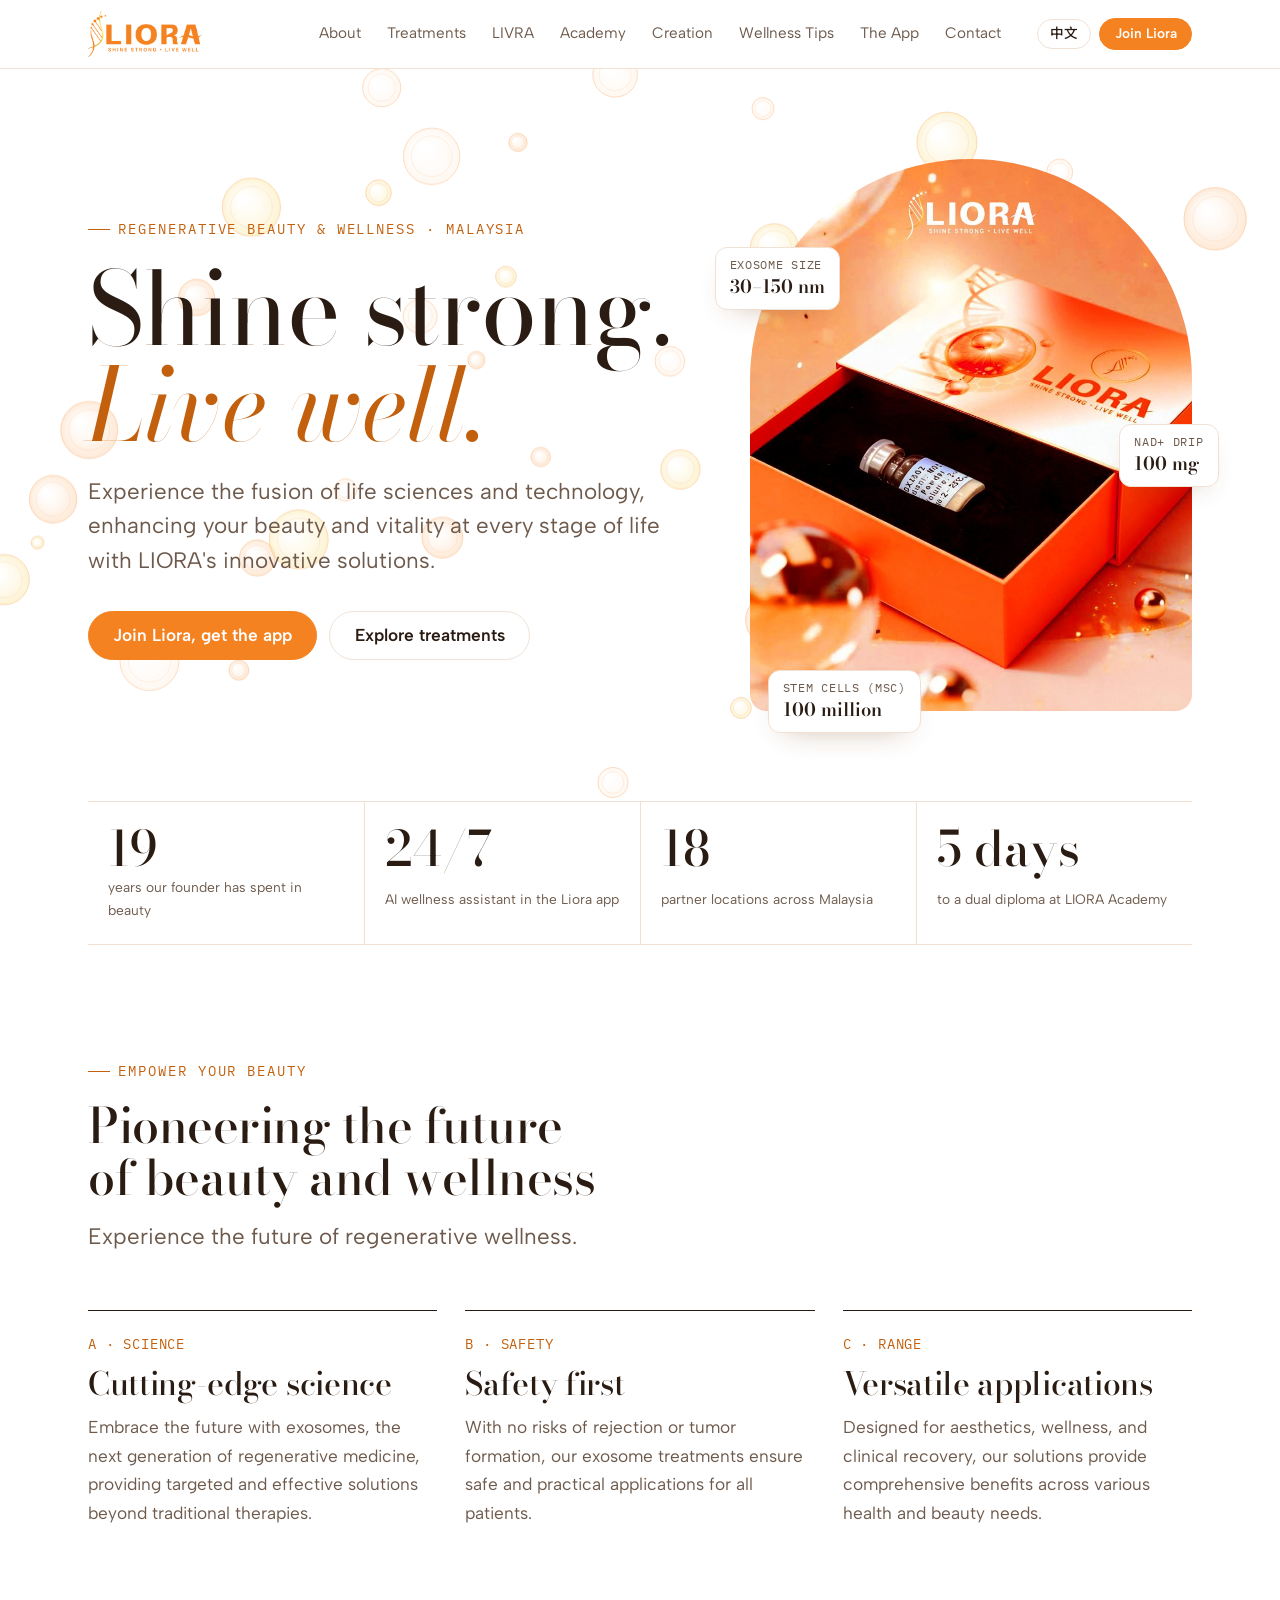
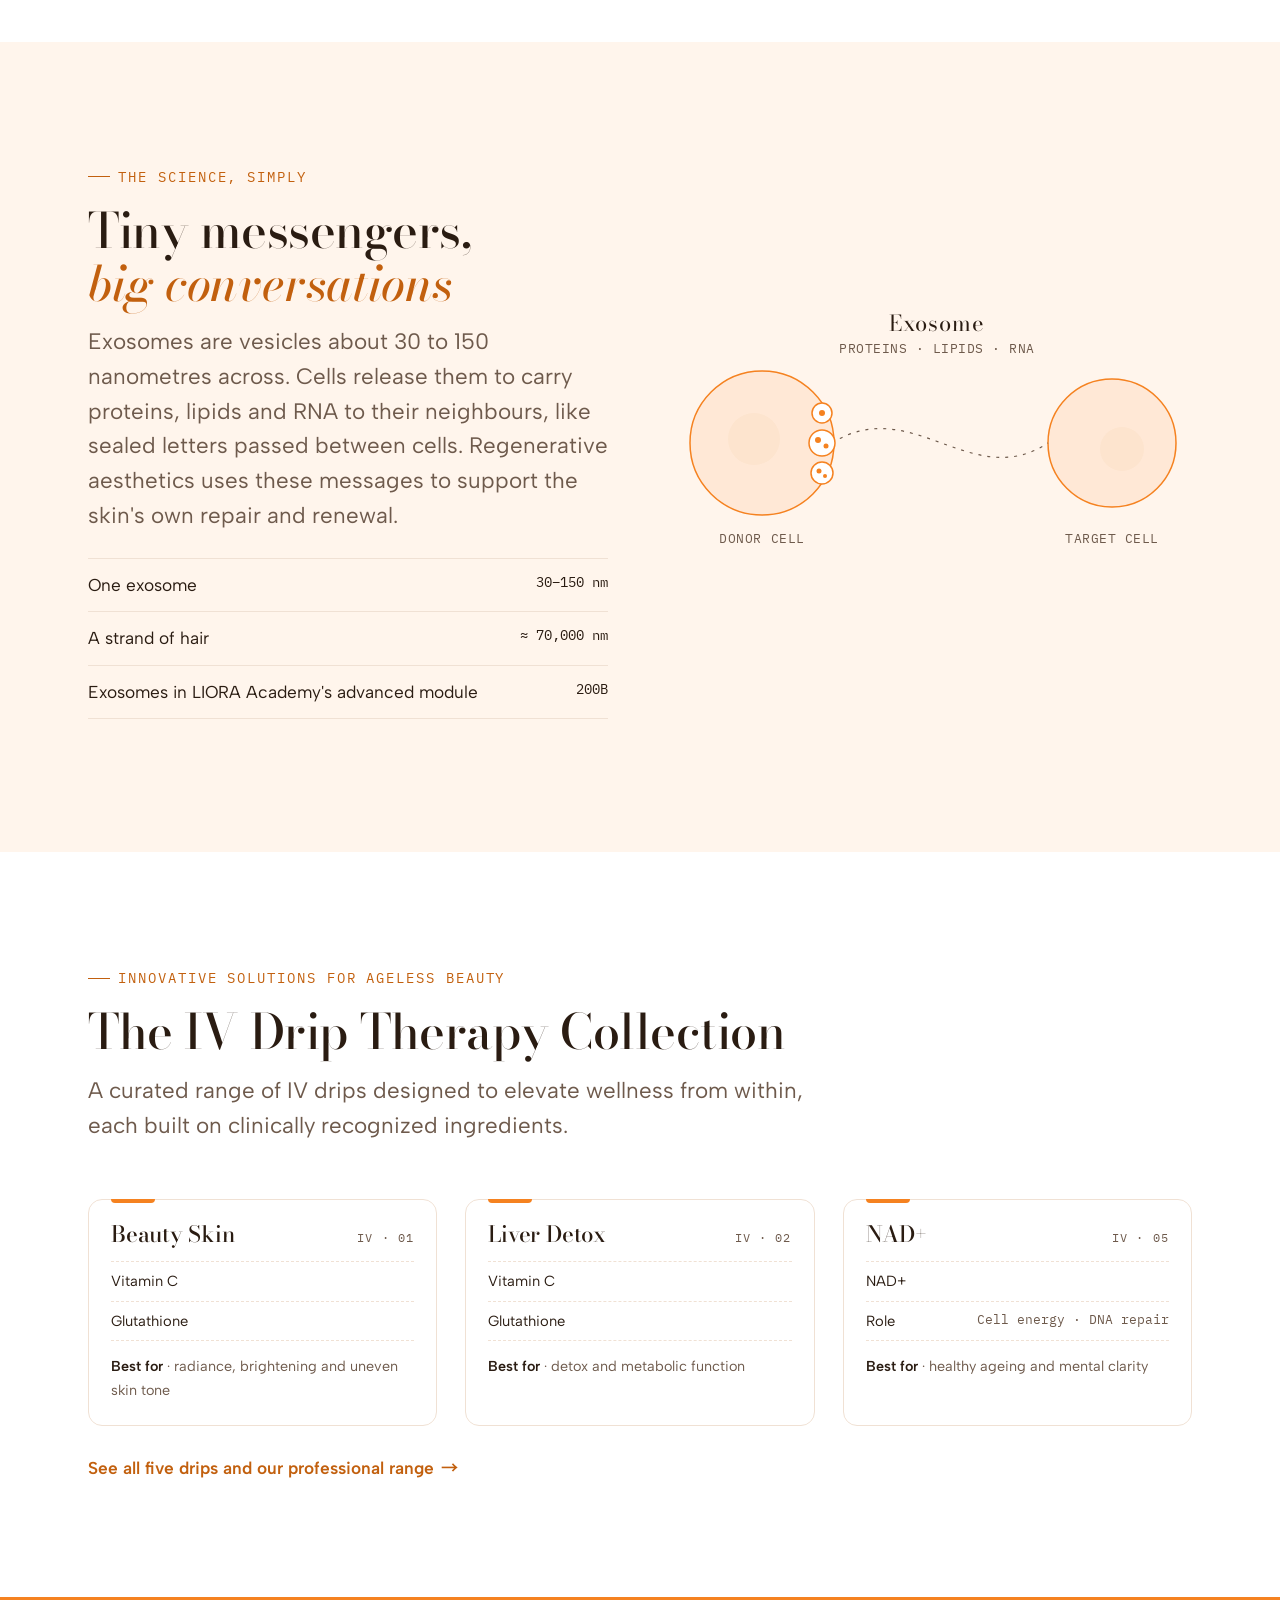
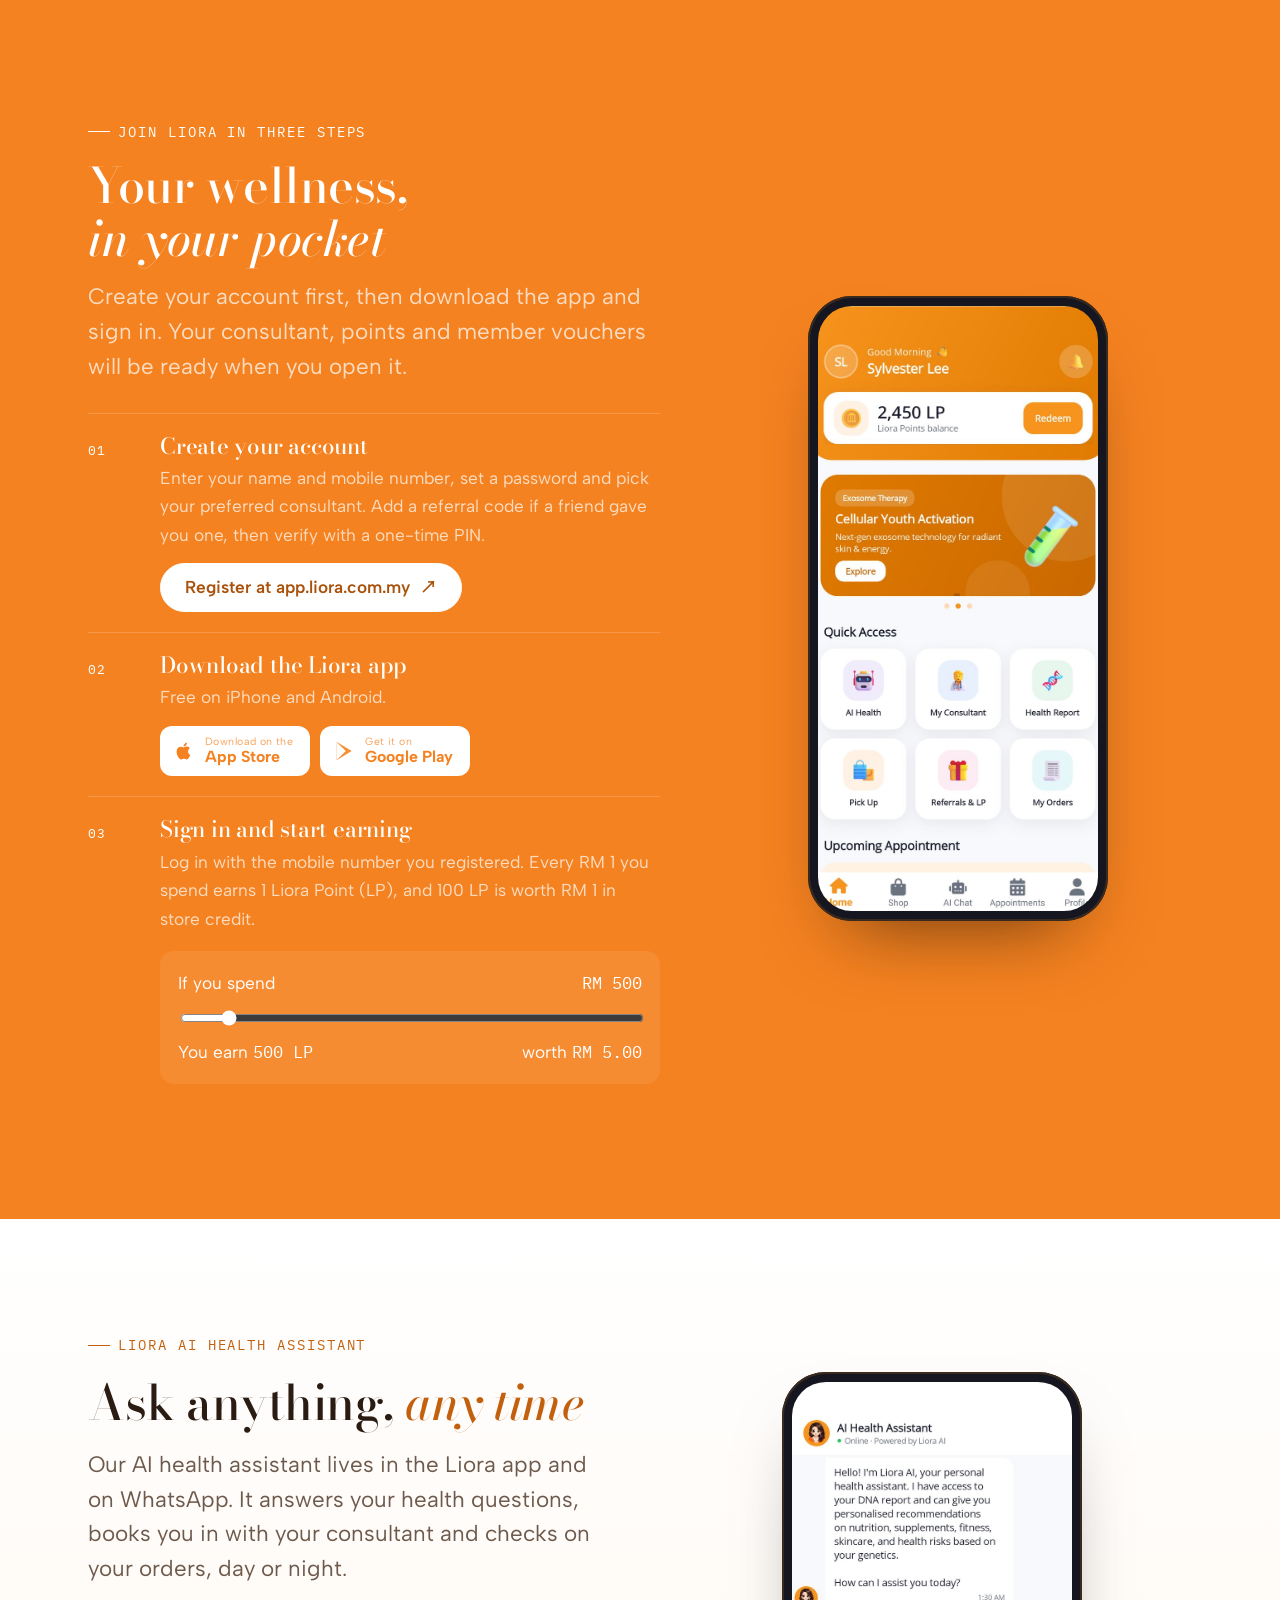
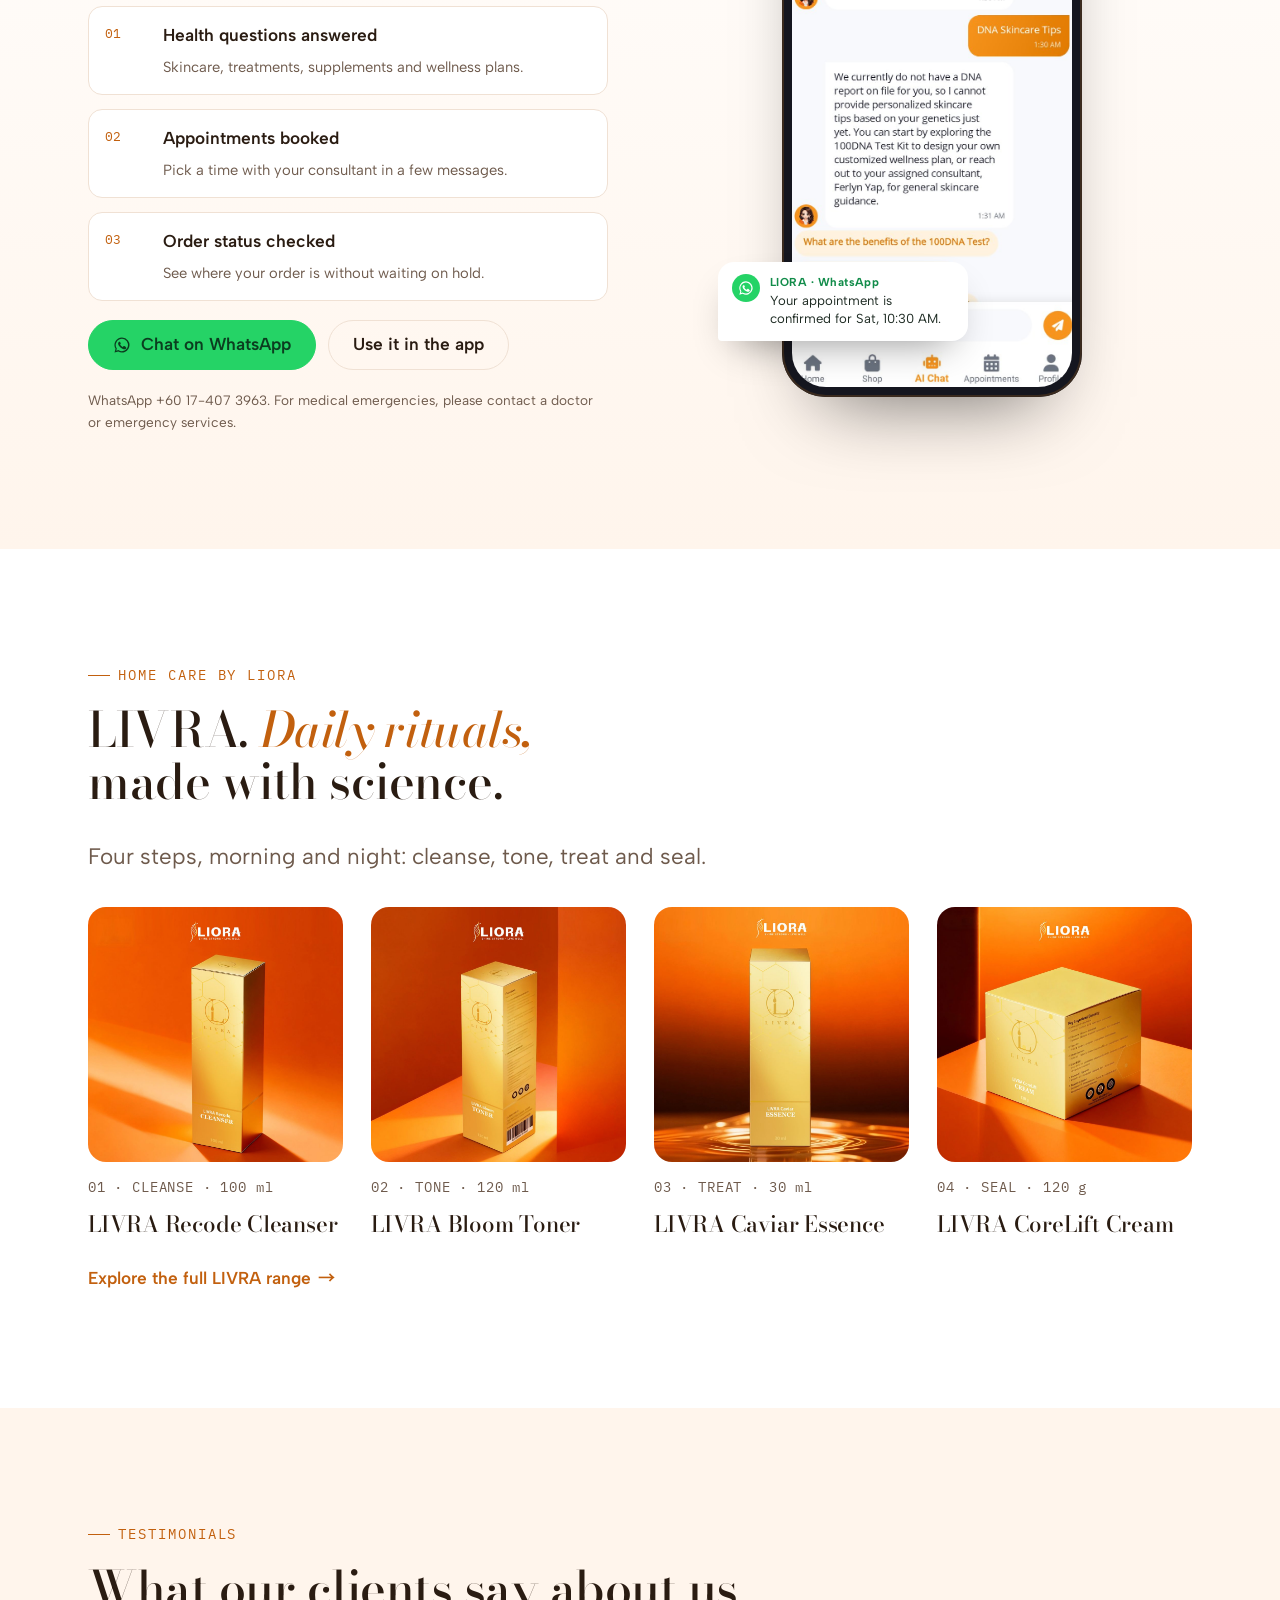
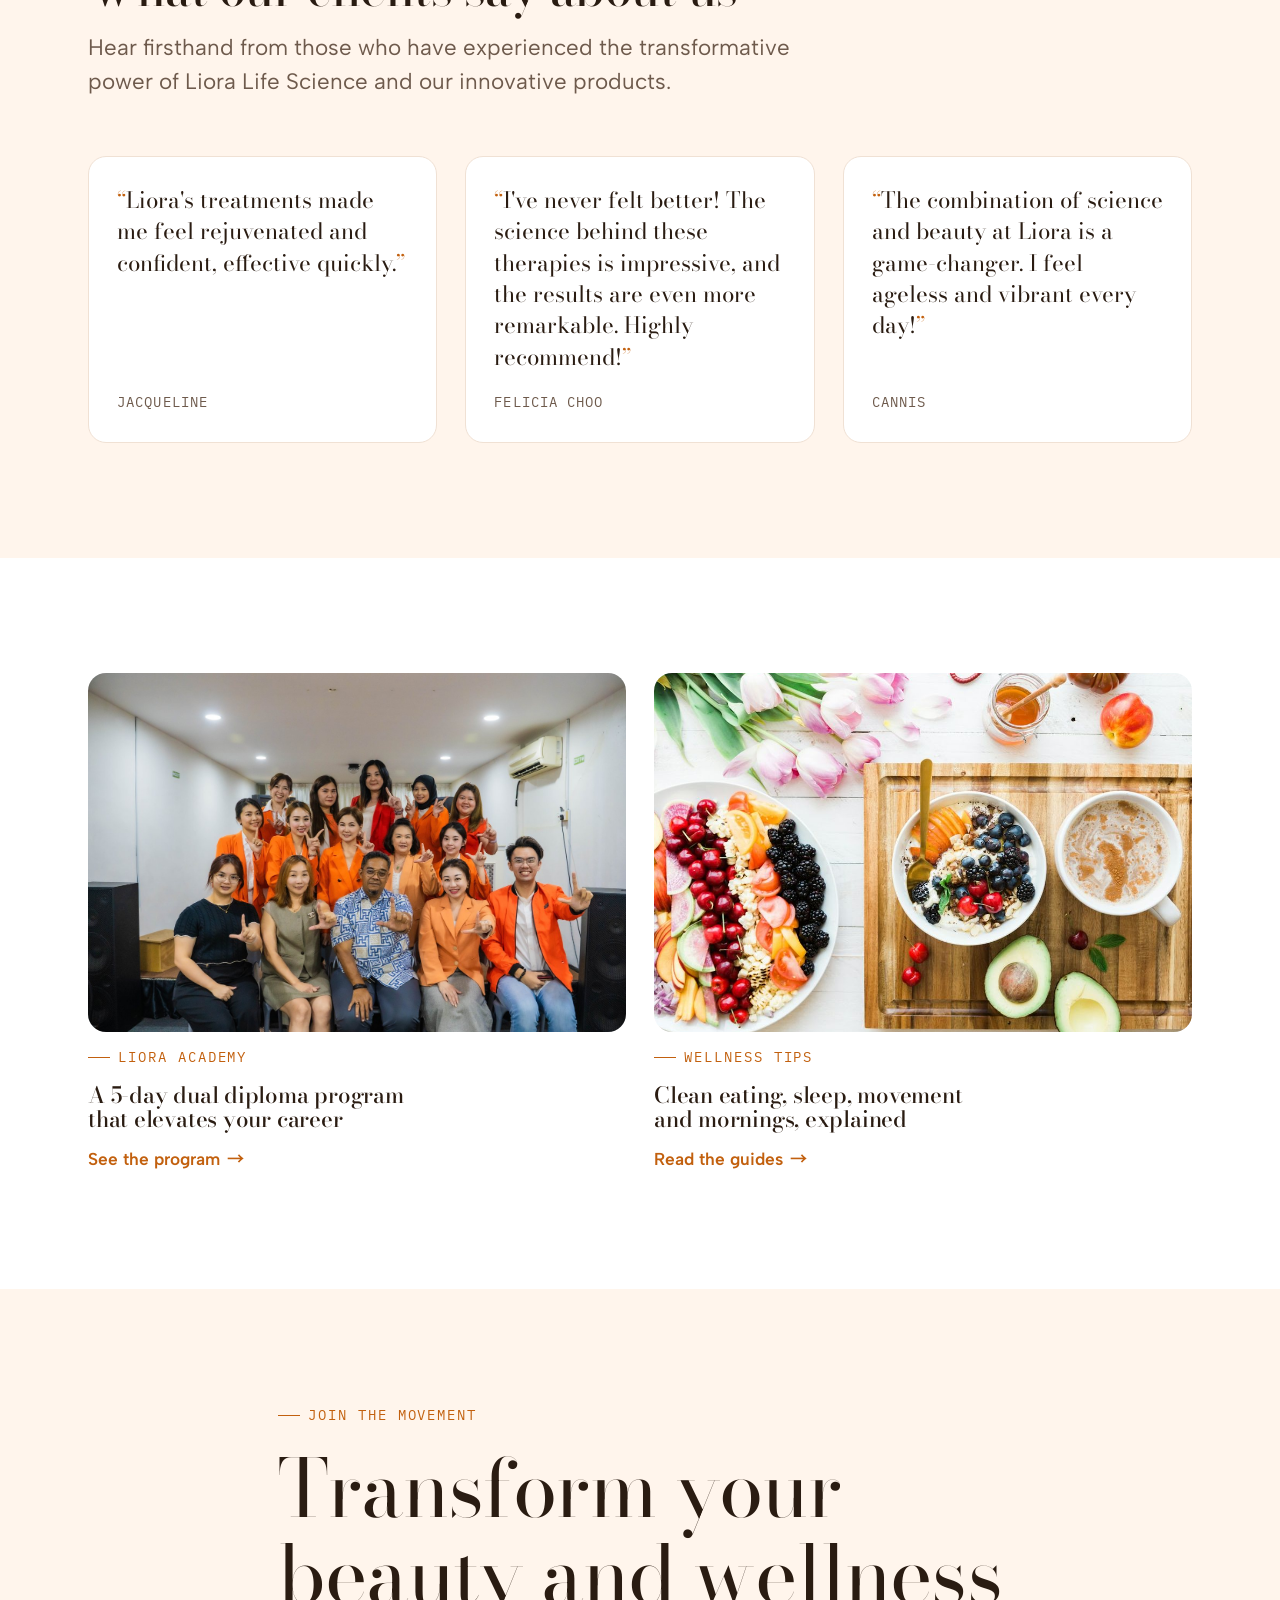
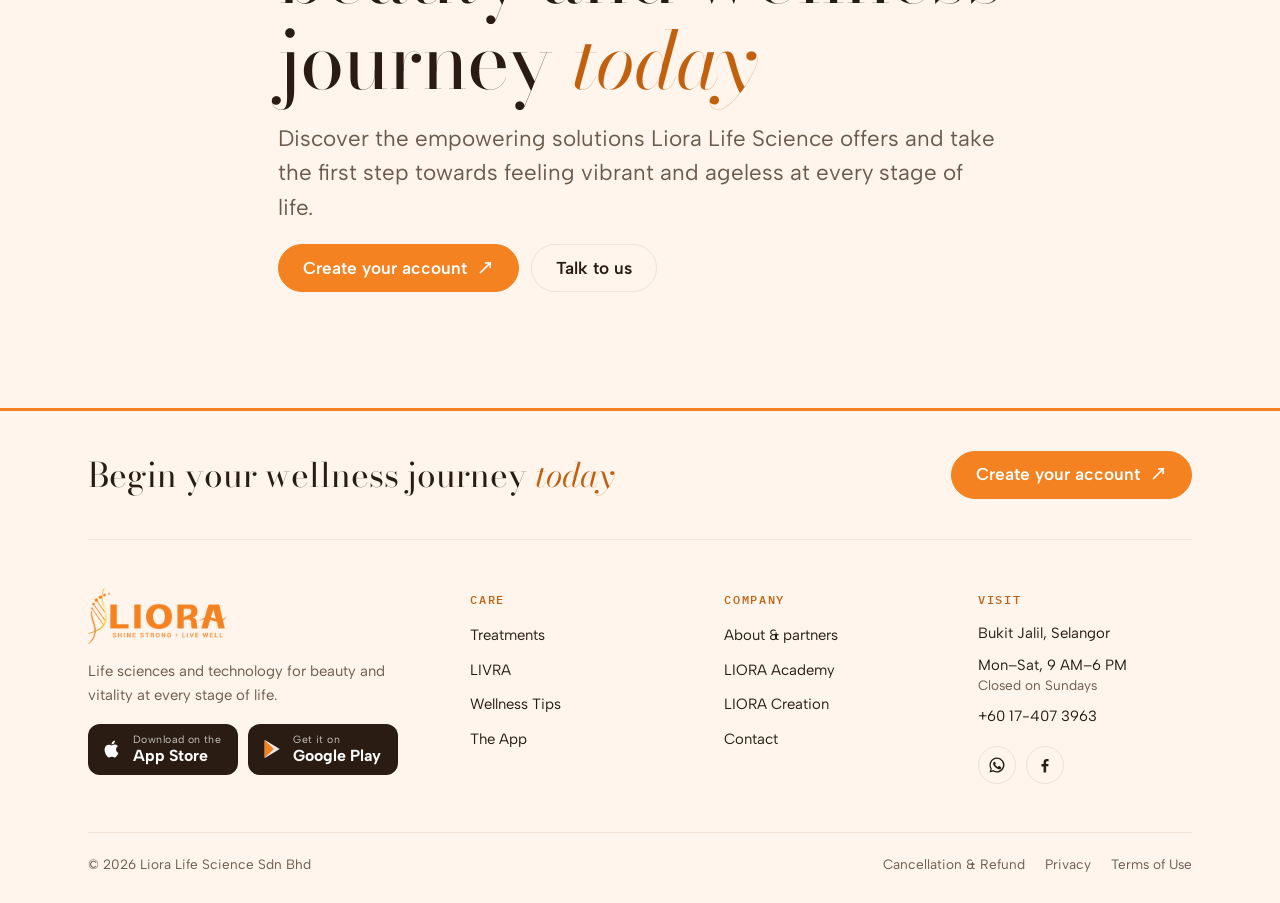
==== commit aa48e032: "Update team photo" ====
--- a/index.html
+++ b/index.html
@@ -92,7 +92,7 @@
     <div class="facts">
       <div class="fact"><b>19</b><span lang="en">years our founder has spent in beauty</span><span lang="zh">创办人深耕美业年数</span></div>
       <div class="fact"><b>24/7</b><span lang="en">AI wellness assistant in the Liora app</span><span lang="zh">Liora App 全天候 AI 健康助理</span></div>
-      <div class="fact"><b>8</b><span lang="en">partner locations across Malaysia</span><span lang="zh">全马合作据点</span></div>
+      <div class="fact"><b>18</b><span lang="en">partner locations across Malaysia</span><span lang="zh">全马合作据点</span></div>
       <div class="fact"><b lang="en">5 days</b><b lang="zh">5 天</b><span lang="en">to a dual diploma at LIORA Academy</span><span lang="zh">完成 LIORA 学院双文凭</span></div>
     </div>
   </div>
@@ -175,17 +175,17 @@
       <div class="grid g3">
         <article class="ivlabel">
           <header><h3><span lang="en">Beauty Skin</span><span lang="zh">美肌亮白</span></h3><span class="code">IV · 01</span></header>
-          <ul class="dose"><li><span lang="en">Vitamin C</span><span lang="zh">维生素 C</span><span>25 g</span></li><li><span lang="en">Glutathione</span><span lang="zh">谷胱甘肽</span><span>600 mg</span></li><li><span lang="en">Heel Zinc</span><span lang="zh">Heel 锌</span><span><span lang="en">Germany</span><span lang="zh">德国</span></span></li></ul>
+          <ul class="dose dose--names"><li><span lang="en">Vitamin C</span><span lang="zh">维生素 C</span></li><li><span lang="en">Glutathione</span><span lang="zh">谷胱甘肽</span></li></ul>
           <p class="bestfor"><b lang="en">Best for</b><b lang="zh">适合</b> · <span lang="en">radiance, brightening and uneven skin tone</span><span lang="zh">提亮光彩、改善肤色不均</span></p>
         </article>
         <article class="ivlabel">
           <header><h3><span lang="en">Liver Detox</span><span lang="zh">肝脏排毒</span></h3><span class="code">IV · 02</span></header>
-          <ul class="dose"><li><span lang="en">Vitamin C</span><span lang="zh">维生素 C</span><span>25 g</span></li><li><span lang="en">Glutathione</span><span lang="zh">谷胱甘肽</span><span>600 mg</span></li><li><span>ALA</span><span><span lang="en">Austria</span><span lang="zh">奥地利</span></span></li></ul>
+          <ul class="dose dose--names"><li><span lang="en">Vitamin C</span><span lang="zh">维生素 C</span></li><li><span lang="en">Glutathione</span><span lang="zh">谷胱甘肽</span></li></ul>
           <p class="bestfor"><b lang="en">Best for</b><b lang="zh">适合</b> · <span lang="en">detox and metabolic function</span><span lang="zh">排毒与代谢功能</span></p>
         </article>
         <article class="ivlabel">
           <header><h3>NAD+</h3><span class="code">IV · 05</span></header>
-          <ul class="dose"><li><span>NAD+</span><span>100 mg</span></li><li><span lang="en">Role</span><span lang="zh">作用</span><span><span lang="en">Cell energy · DNA repair</span><span lang="zh">细胞能量 · DNA 修复</span></span></li></ul>
+          <ul class="dose dose--names"><li><span>NAD+</span></li><li><span lang="en">Role</span><span lang="zh">作用</span><span><span lang="en">Cell energy · DNA repair</span><span lang="zh">细胞能量 · DNA 修复</span></span></li></ul>
           <p class="bestfor"><b lang="en">Best for</b><b lang="zh">适合</b> · <span lang="en">healthy ageing and mental clarity</span><span lang="zh">健康老化与思维清晰</span></p>
         </article>
       </div>
@@ -335,7 +335,7 @@
 
   <section class="section" style="padding-top:0">
     <div class="wrap split">
-      <div class="ph ph--team" style="aspect-ratio:16/10" data-cap="LIORA team"><img loading="lazy" src="assets/img/team.jpg" alt="The LIORA team in orange blazers" data-alt-en="The LIORA team in orange blazers" data-alt-zh="身穿橙色西装的 LIORA 团队"></div>
+      <div class="ph ph--team" style="aspect-ratio:4/3" data-cap="LIORA team"><img loading="lazy" src="assets/img/team.jpg" alt="LIORA partners holding their signed partnership agreements" data-alt-en="LIORA partners holding their signed partnership agreements" data-alt-zh="LIORA 合作伙伴手持已签署的合作协议"></div>
       <div class="stack" style="gap:1.6rem">
         <p class="eyebrow"><span lang="en">Our mission</span><span lang="zh">我们的使命</span></p>
         <p class="bigquote" style="font-style:normal"><span lang="en">To empower women by fusing life sciences with technology, delivering innovative solutions that nurture holistic well-being and grace through every stage of life.</span><span lang="zh">融合生命科学与科技来赋能女性，提供创新方案，在人生每个阶段滋养身心的整体健康与优雅。</span></p>
@@ -385,14 +385,24 @@
           <p class="muted"><span lang="en">Our partner teams welcome you in these areas. Book through the app to see the nearest location and your consultant.</span><span lang="zh">我们的合作团队分布于以下地区。通过 App 预约，即可查看最近的据点与您的专属顾问。</span></p>
         </div>
         <div class="locs">
+          <span><span lang="en">Kuala Langat</span><span lang="zh">瓜拉冷岳</span></span>
+          <span>Eco Sanctuary</span>
+          <span class="is-star">Rimbayu</span>
+          <span><span lang="en">Kota Kemuning</span><span lang="zh">哥打哥文宁</span></span>
+          <span>Gamuda Cove</span>
           <span><span lang="en">Petaling Jaya</span><span lang="zh">八打灵再也</span></span>
-          <span>Gamuda Cove</span>
-          <span><span lang="en">Cheras</span><span lang="zh">蕉赖</span></span>
-          <span><span lang="en">Seremban</span><span lang="zh">芙蓉</span></span>
-          <span><span lang="en">Johor Bahru</span><span lang="zh">新山</span></span>
-          <span><span lang="en">Sarawak</span><span lang="zh">砂拉越</span></span>
-          <span><span lang="en">Bangsar</span><span lang="zh">孟沙</span></span>
+          <span>Damansara Perdana</span>
+          <span><span lang="en">Puchong</span><span lang="zh">蒲种</span></span>
+          <span class="is-star"><span lang="en">Cheras</span><span lang="zh">蕉赖</span></span>
+          <span class="is-star"><span lang="en">Mont Kiara</span><span lang="zh">满家乐</span></span>
+          <span><span lang="en">Seremban 2</span><span lang="zh">芙蓉2</span></span>
           <span><span lang="en">Muar</span><span lang="zh">麻坡</span></span>
+          <span>Taman Molek</span>
+          <span>Taman Gaya</span>
+          <span>Taman Desa Tebrau</span>
+          <span><span lang="en">Ipoh</span><span lang="zh">怡保</span></span>
+          <span><span lang="en">Lawas</span><span lang="zh">老越</span></span>
+          <span>Taman Abad</span>
         </div>
       </div>
     </div>
@@ -413,11 +423,10 @@
         <header><h3><span lang="en">Beauty Skin</span><span lang="zh">美肌亮白</span></h3><span class="code">IV · 01</span></header>
         <div class="ph" style="aspect-ratio:16/9;border-radius:10px" data-cap="Beauty Skin"><img loading="lazy" src="assets/img/beauty-skin.jpg" alt="Beauty Skin drip"></div>
         <p class="muted"><span lang="en">Illuminate your complexion with a skin-brightening blend that nourishes and protects from within.</span><span lang="zh">以亮肤配方由内而外滋养与守护，让肌肤焕发光采。</span></p>
-        <ul class="dose"><li><span lang="en">Vitamin C</span><span lang="zh">维生素 C</span><span>25 g</span></li><li><span lang="en">Glutathione</span><span lang="zh">谷胱甘肽</span><span>600 mg</span></li><li><span lang="en">Heel Zinc</span><span lang="zh">Heel 锌</span><span><span lang="en">Germany</span><span lang="zh">德国</span></span></li></ul>
+        <ul class="dose dose--names"><li><span lang="en">Vitamin C</span><span lang="zh">维生素 C</span></li><li><span lang="en">Glutathione</span><span lang="zh">谷胱甘肽</span></li></ul>
         <div class="ingredient-notes">
           <span><b lang="en">Vitamin C</b><b lang="zh">维生素 C</b> · <span lang="en">boosts collagen, brightens skin and strengthens immunity.</span><span lang="zh">促进胶原蛋白生成、提亮肤色、增强免疫力。</span></span>
           <span><b lang="en">Glutathione</b><b lang="zh">谷胱甘肽</b> · <span lang="en">a master antioxidant known for detoxification and skin brightening.</span><span lang="zh">被誉为“抗氧化之王”，以排毒与亮肤功效著称。</span></span>
-          <span><b lang="en">Heel Zinc</b><b lang="zh">Heel 锌</b> · <span lang="en">high-purity zinc that supports skin repair, reduces inflammation and balances oil production.</span><span lang="zh">高纯度锌，支持肌肤修复、舒缓炎症、平衡油脂分泌。</span></span>
         </div>
         <p class="bestfor"><b lang="en">Best for</b><b lang="zh">适合</b> · <span lang="en">radiance, brightening, antioxidant protection and improving uneven skin tone.</span><span lang="zh">提亮光彩、美白、抗氧化保护、改善肤色不均。</span></p>
       </article>
@@ -426,8 +435,7 @@
         <header><h3><span lang="en">Liver Detox</span><span lang="zh">肝脏排毒</span></h3><span class="code">IV · 02</span></header>
         <div class="ph" style="aspect-ratio:16/9;border-radius:10px" data-cap="Liver Detox"><img loading="lazy" src="assets/img/liver-detox.jpg" alt="Liver Detox drip"></div>
         <p class="muted"><span lang="en">A deep-cleansing infusion formulated to support liver health, detoxification and antioxidant protection.</span><span lang="zh">深层净化点滴，支持肝脏健康、排毒与抗氧化保护。</span></p>
-        <ul class="dose"><li><span lang="en">Vitamin C</span><span lang="zh">维生素 C</span><span>25 g</span></li><li><span lang="en">Neon Magnesium Sulphate</span><span lang="zh">Neon 硫酸镁</span><span>—</span></li><li><span>ALA</span><span><span lang="en">Austria</span><span lang="zh">奥地利</span></span></li><li><span lang="en">Glutathione</span><span lang="zh">谷胱甘肽</span><span>600 mg</span></li></ul>
-        <div class="ingredient-notes"><span><b>ALA</b> · <span lang="en">a high-quality antioxidant for enhanced liver protection.</span><span lang="zh">优质抗氧化剂，加强肝脏保护。</span></span></div>
+        <ul class="dose dose--names"><li><span lang="en">Vitamin C</span><span lang="zh">维生素 C</span></li><li><span lang="en">Neon Magnesium Sulphate</span><span lang="zh">Neon 硫酸镁</span></li><li><span lang="en">Glutathione</span><span lang="zh">谷胱甘肽</span></li></ul>
         <p class="bestfor"><b lang="en">Best for</b><b lang="zh">适合</b> · <span lang="en">liver detox, toxin elimination, improved metabolic function and oxidative stress reduction.</span><span lang="zh">肝脏排毒、排除毒素、改善代谢功能、减少氧化压力。</span></p>
       </article>
 
@@ -435,10 +443,9 @@
         <header><h3><span lang="en">Slimming</span><span lang="zh">纤体</span></h3><span class="code">IV · 03</span></header>
         <div class="ph" style="aspect-ratio:16/9;border-radius:10px" data-cap="Body Slim"><img loading="lazy" src="assets/img/body-slim.jpg" alt="Slimming IV drip"></div>
         <p class="muted"><span lang="en">A metabolism-enhancing formula that supports fat processing, liver function and sustained energy.</span><span lang="zh">促进代谢的配方，支持脂肪代谢、肝脏功能与持久能量。</span></p>
-        <ul class="dose"><li><span lang="en">Vitamin C</span><span lang="zh">维生素 C</span><span>25 g</span></li><li><span>Livcar</span><span>1 g</span></li><li><span>ALA</span><span>—</span></li><li><span lang="en">B12 / B6 + Nicotinamide</span><span lang="zh">B12 / B6 + 烟酰胺</span><span><span lang="en">optional</span><span lang="zh">可选</span></span></li></ul>
+        <ul class="dose dose--names"><li><span lang="en">Vitamin C</span><span lang="zh">维生素 C</span></li><li><span>Livcar</span></li><li><span lang="en">B12 / B6 + Nicotinamide (optional)</span><span lang="zh">B12 / B6 + 烟酰胺（可选）</span></li></ul>
         <div class="ingredient-notes">
           <span><b>Livcar</b> · <span lang="en">supports liver detoxification and fat metabolism.</span><span lang="zh">支持肝脏排毒与脂肪代谢。</span></span>
-          <span><b>ALA</b> · <span lang="en">enhances glucose metabolism and supports fat reduction.</span><span lang="zh">促进葡萄糖代谢，帮助减少脂肪。</span></span>
           <span><b>B12 / B6</b> · <span lang="en">boosts energy, nerve health and fat breakdown.</span><span lang="zh">提升能量、维护神经健康、促进脂肪分解。</span></span>
         </div>
         <p class="bestfor"><b lang="en">Best for</b><b lang="zh">适合</b> · <span lang="en">weight management support, metabolic enhancement and liver-assisted fat processing.</span><span lang="zh">体重管理支持、促进代谢、肝脏辅助脂肪代谢。</span></p>
@@ -448,13 +455,13 @@
         <header><h3><span lang="en">Energetic</span><span lang="zh">活力</span></h3><span class="code">IV · 04</span></header>
         <div class="ph" style="aspect-ratio:16/9;border-radius:10px" data-cap="Energetic"><img loading="lazy" src="assets/img/energetic.jpg" alt="Energetic IV drip"></div>
         <p class="muted"><span lang="en">A revitalizing infusion designed to restore energy, reduce fatigue and support overall metabolic function.</span><span lang="zh">焕活点滴，帮助恢复精力、减轻疲劳，并支持整体代谢功能。</span></p>
-        <ul class="dose"><li><span lang="en">Vitamin C</span><span lang="zh">维生素 C</span><span>25 g</span></li><li><span lang="en">Glutathione</span><span lang="zh">谷胱甘肽</span><span>600 mg</span></li><li><span lang="en">Neon Magnesium Sulphate</span><span lang="zh">Neon 硫酸镁</span><span>—</span></li></ul>
+        <ul class="dose dose--names"><li><span lang="en">Vitamin C</span><span lang="zh">维生素 C</span></li><li><span lang="en">Glutathione</span><span lang="zh">谷胱甘肽</span></li><li><span lang="en">Neon Magnesium Sulphate</span><span lang="zh">Neon 硫酸镁</span></li></ul>
         <div class="ingredient-notes"><span><b lang="en">Magnesium Sulphate</b><b lang="zh">硫酸镁</b> · <span lang="en">supports energy metabolism, nerve function and muscle relaxation.</span><span lang="zh">支持能量代谢、神经功能与肌肉放松。</span></span></div>
         <p class="bestfor"><b lang="en">Best for</b><b lang="zh">适合</b> · <span lang="en">energy boost, anti-fatigue support, improved metabolism and antioxidant defense.</span><span lang="zh">补充能量、抗疲劳、改善代谢、抗氧化防护。</span></p>
       </article>
 
       <article class="ivlabel" style="grid-column:1/-1">
-        <header><h3><span lang="en">NAD+ Drip</span><span lang="zh">NAD+ 点滴</span></h3><span class="code">IV · 05 · 100 mg</span></header>
+        <header><h3><span lang="en">NAD+ Drip</span><span lang="zh">NAD+ 点滴</span></h3><span class="code">IV · 05</span></header>
         <div class="split" style="gap:24px">
           <div class="ph" style="aspect-ratio:1;max-width:460px;width:100%;border-radius:12px" data-cap="NAD+"><img loading="lazy" src="assets/img/nad-drip.jpg" width="1000" height="1000" alt="NAD+ Advance Wellness Drip" data-alt-en="NAD+ Advance Wellness Drip" data-alt-zh="NAD+ 高级健康点滴"></div>
           <p class="muted"><span lang="en">A premium rejuvenation infusion powered by NAD+, an essential coenzyme responsible for cellular energy production and DNA repair. This therapy supports healthy aging, enhances cognitive clarity, and promotes deep cellular renewal for improved vitality.</span><span lang="zh">以 NAD+ 为核心的高端焕活点滴。NAD+ 是负责细胞能量生成与 DNA 修复的重要辅酶。此疗程有助健康老化、提升思维清晰度，并促进深层细胞更新，让您更有活力。</span></p>
--- a/assets/styles.css
+++ b/assets/styles.css
@@ -541,3 +541,10 @@
 .wa-bubble__ico { flex: none; width: 28px; height: 28px; border-radius: 50%; background: #25d366; color: #fff; display: grid; place-items: center; }
 .wa-bubble__ico svg { width: 16px; height: 16px; }
 @media (max-width: 640px) { .wa-bubble { left: 8px; bottom: 24px; } }
+
+/* highlighted partner locations */
+.locs > span.is-star { border-color: var(--accent); background: var(--accent-soft); color: var(--accent-ink); font-weight: 600; }
+.locs > span.is-star::before { content: "♥"; margin-right: 6px; color: var(--accent); }
+
+/* ingredient lists without amounts */
+.dose--names li > span:first-child, .dose--names li > span[lang] { font-family: inherit; font-size: inherit; color: inherit; text-align: left; }
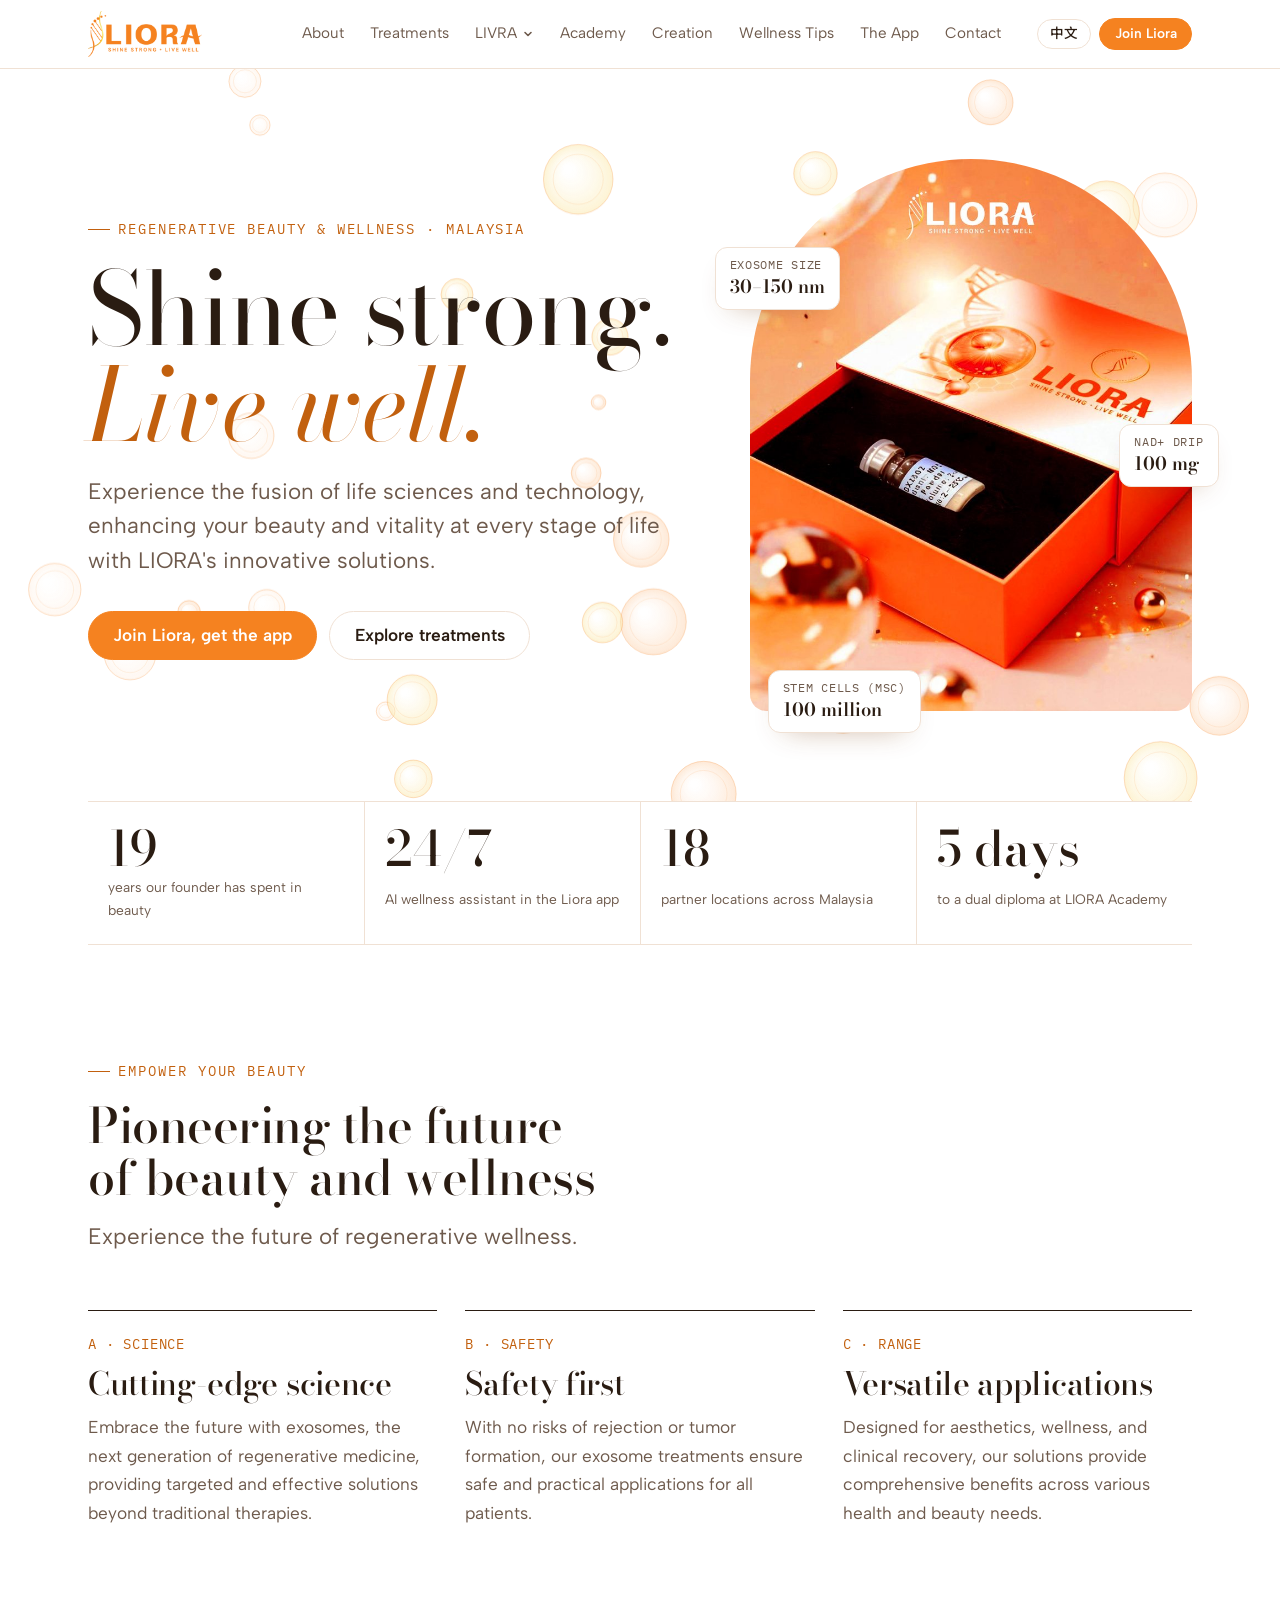
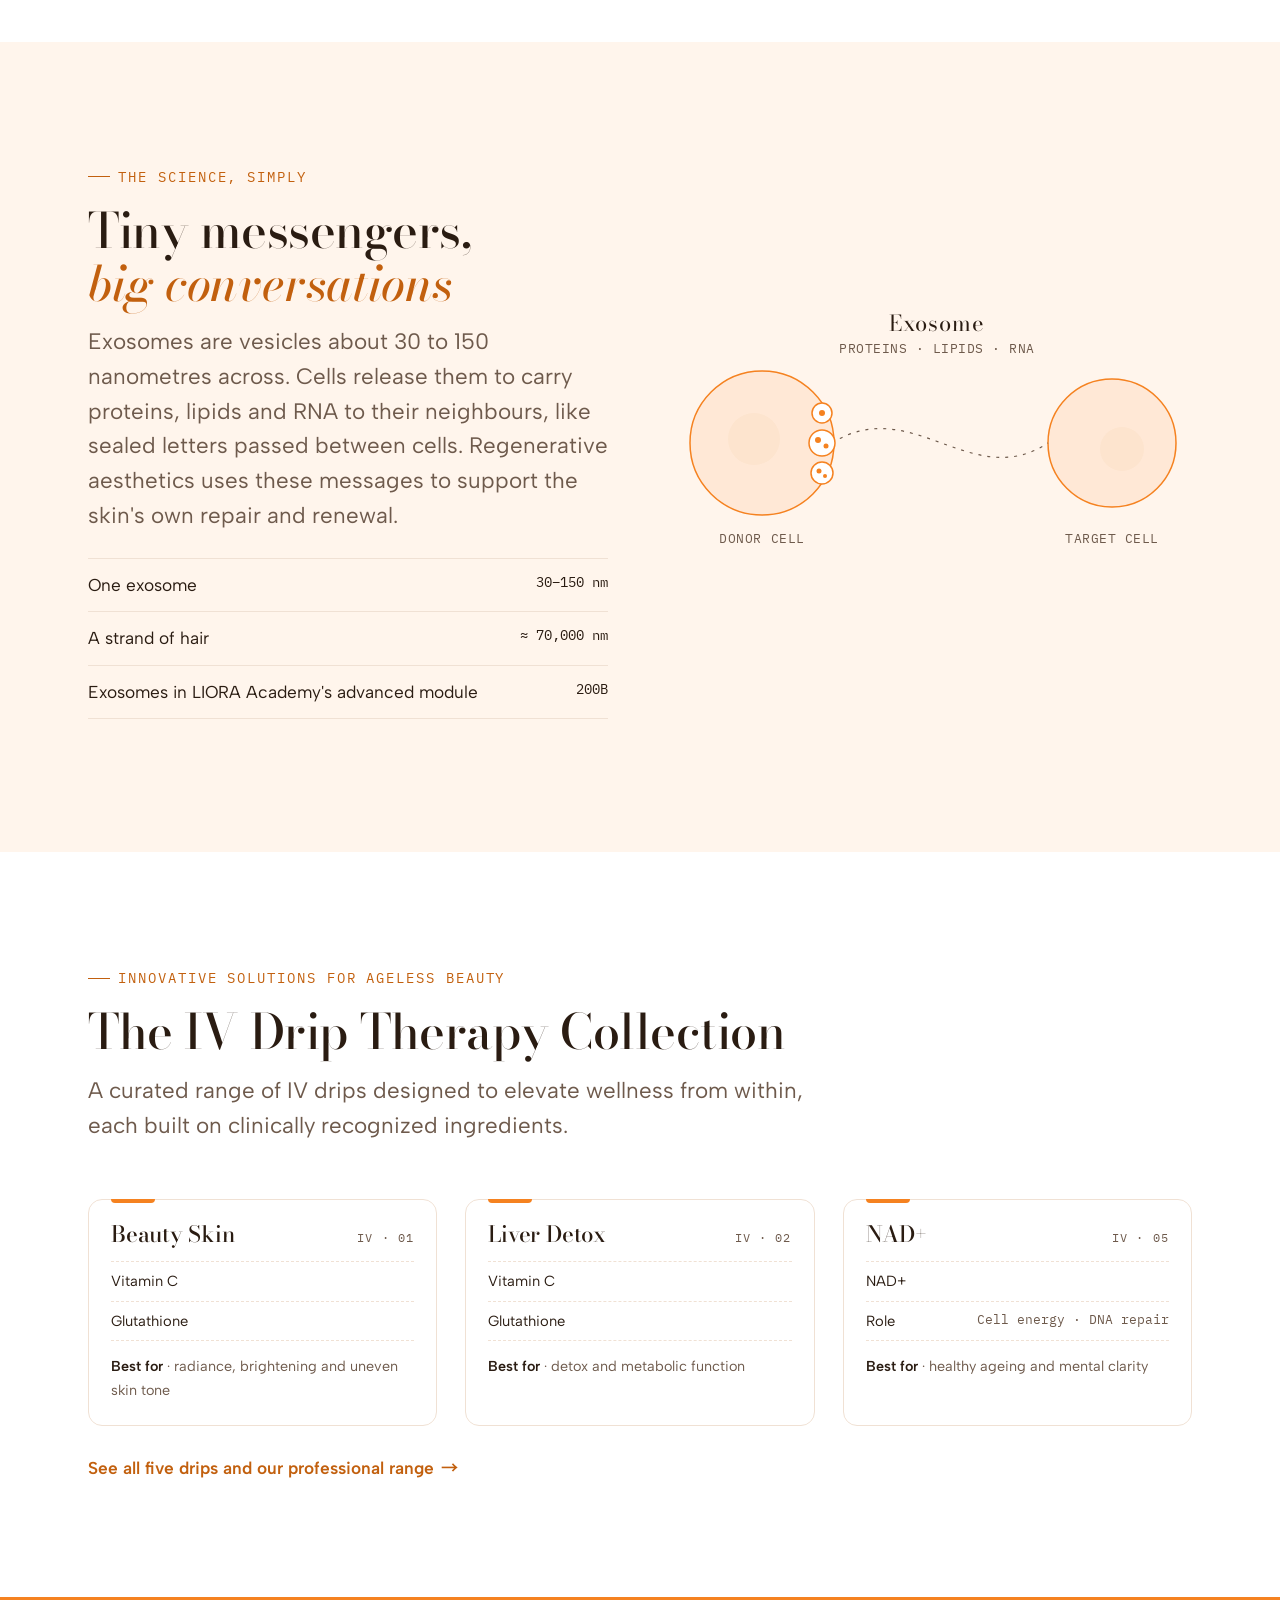
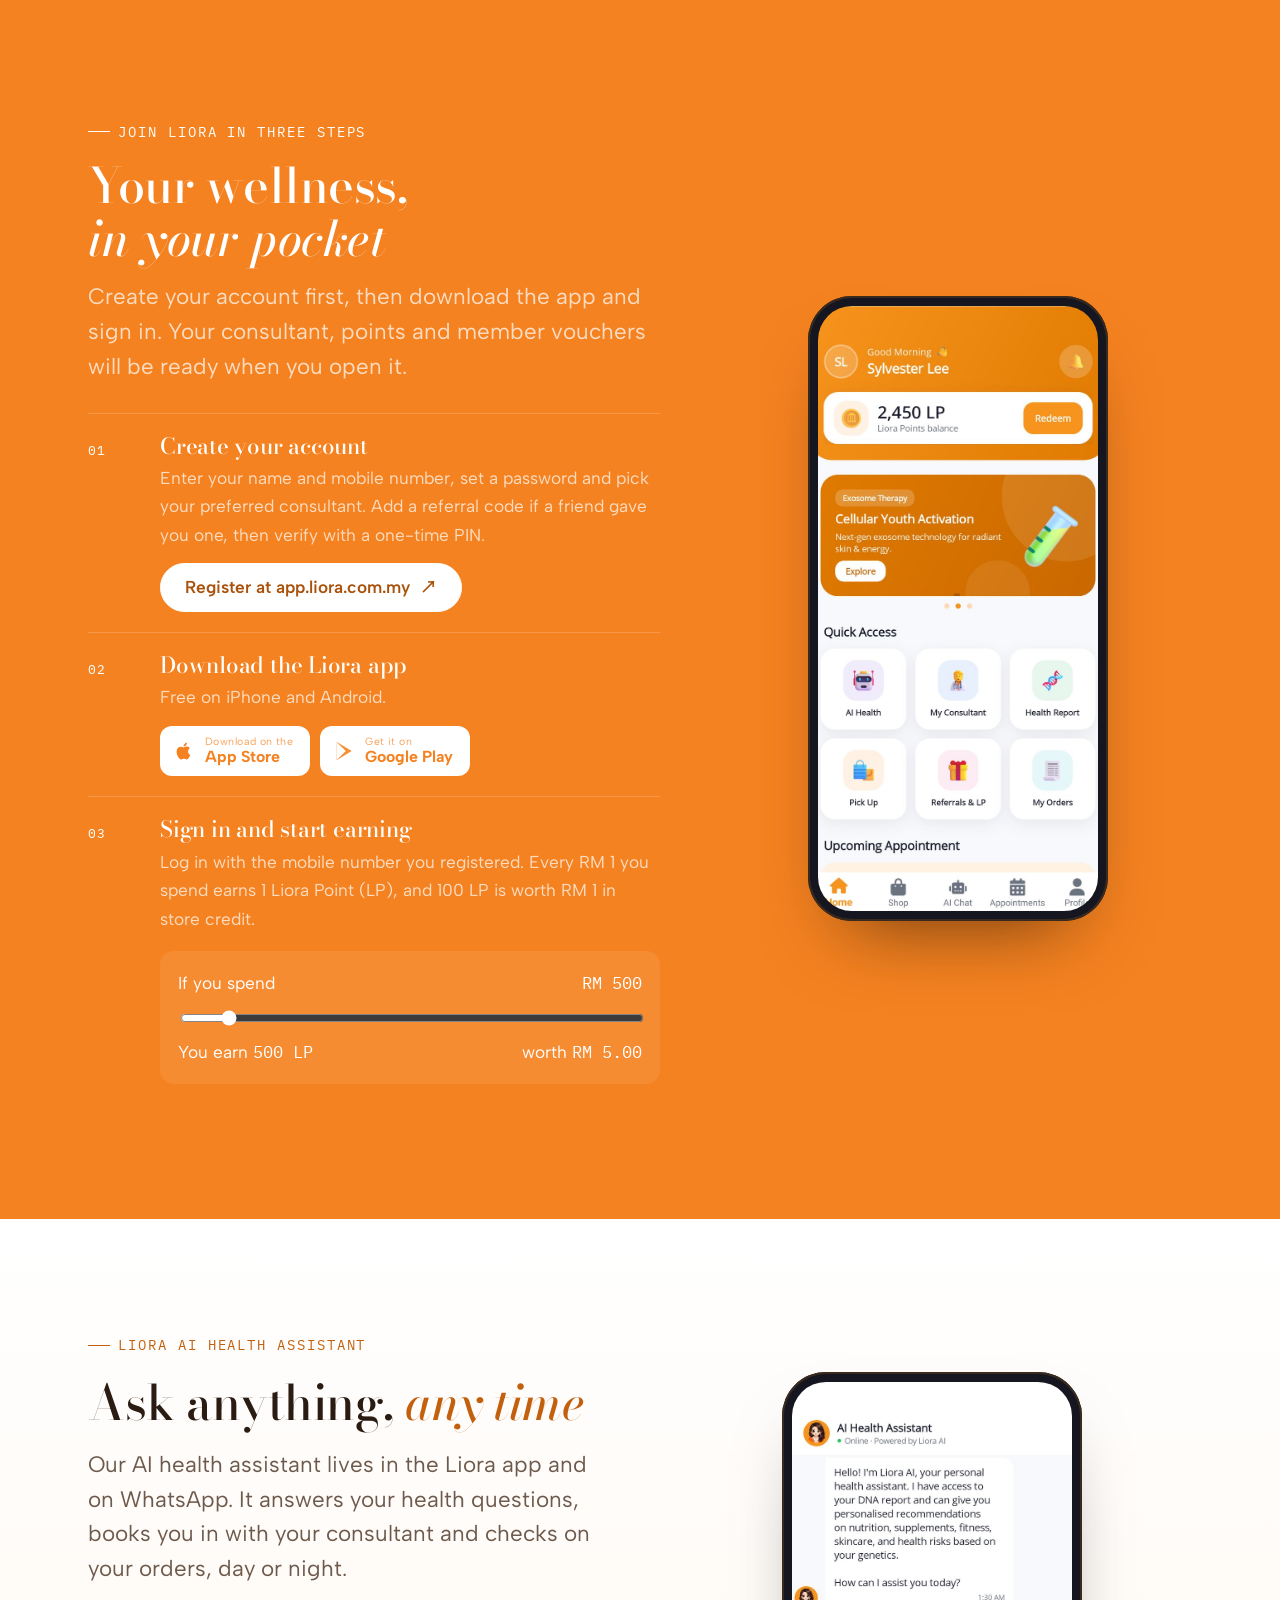
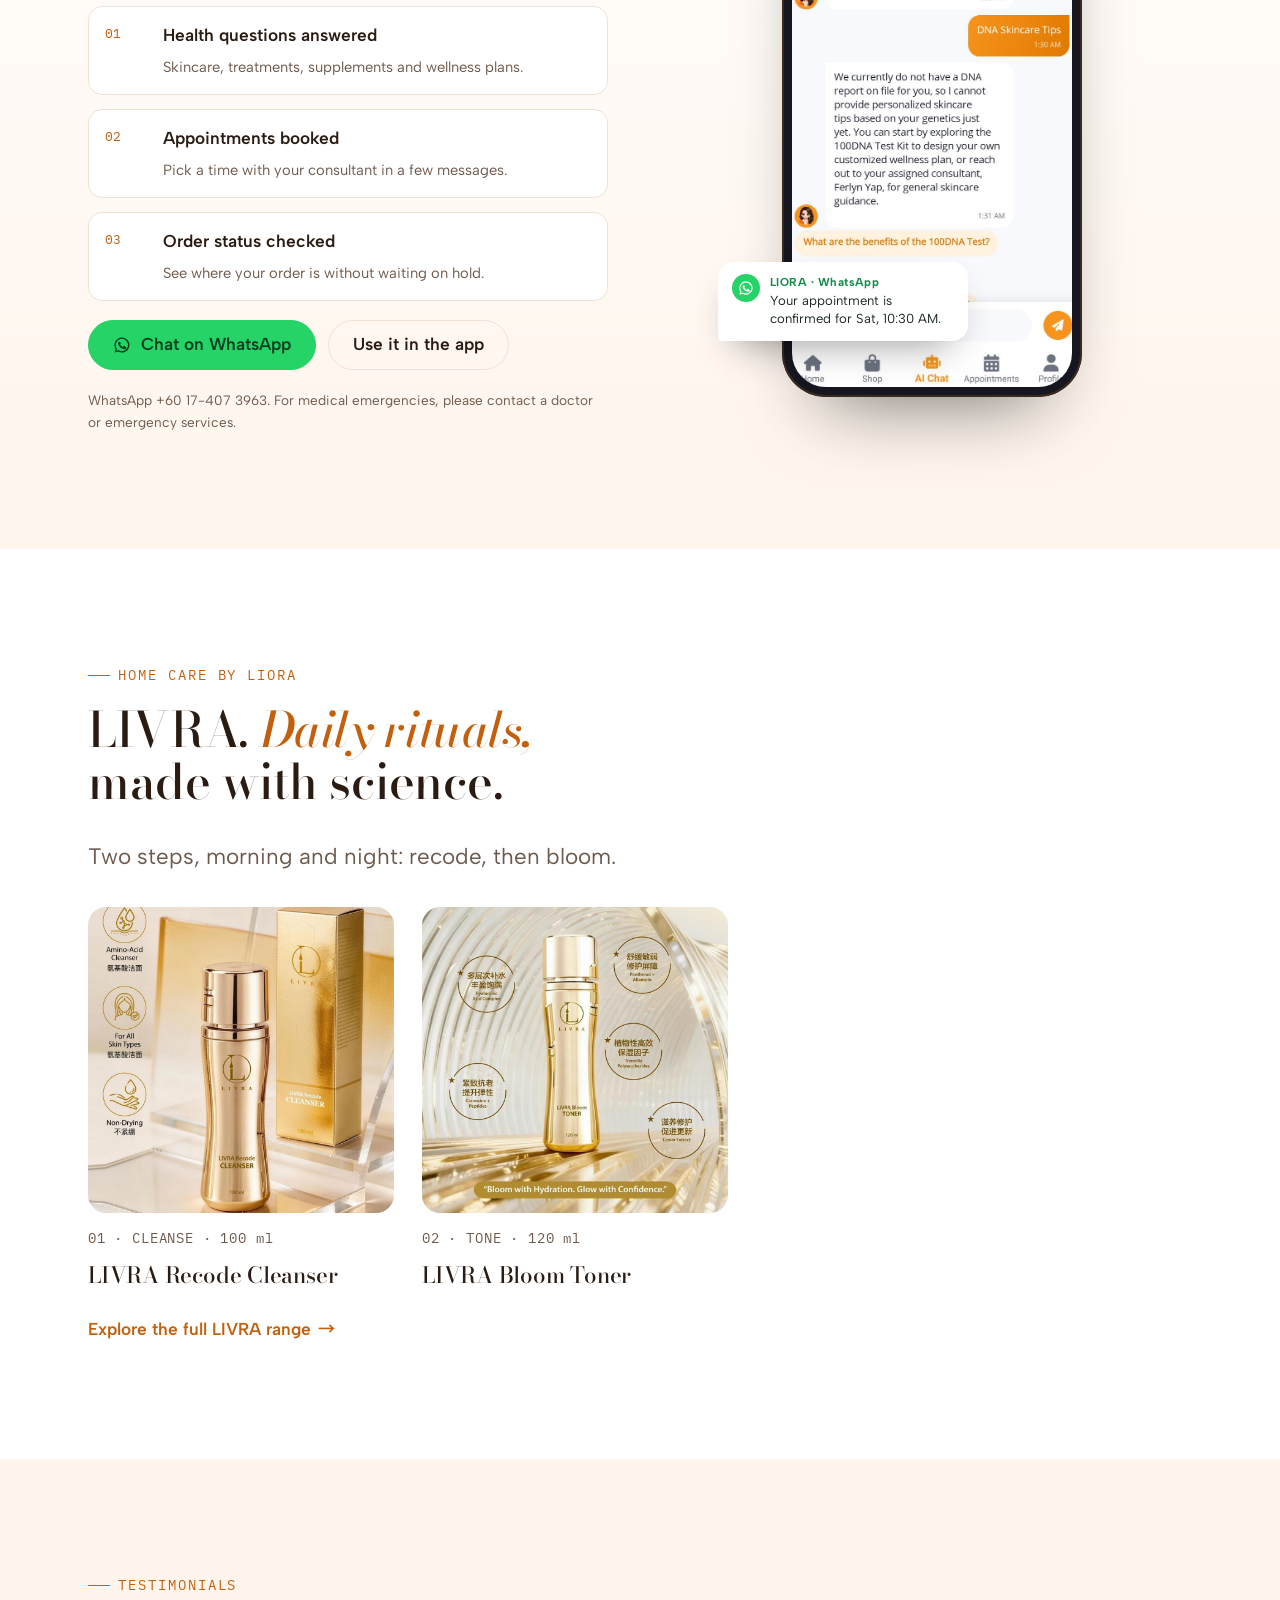
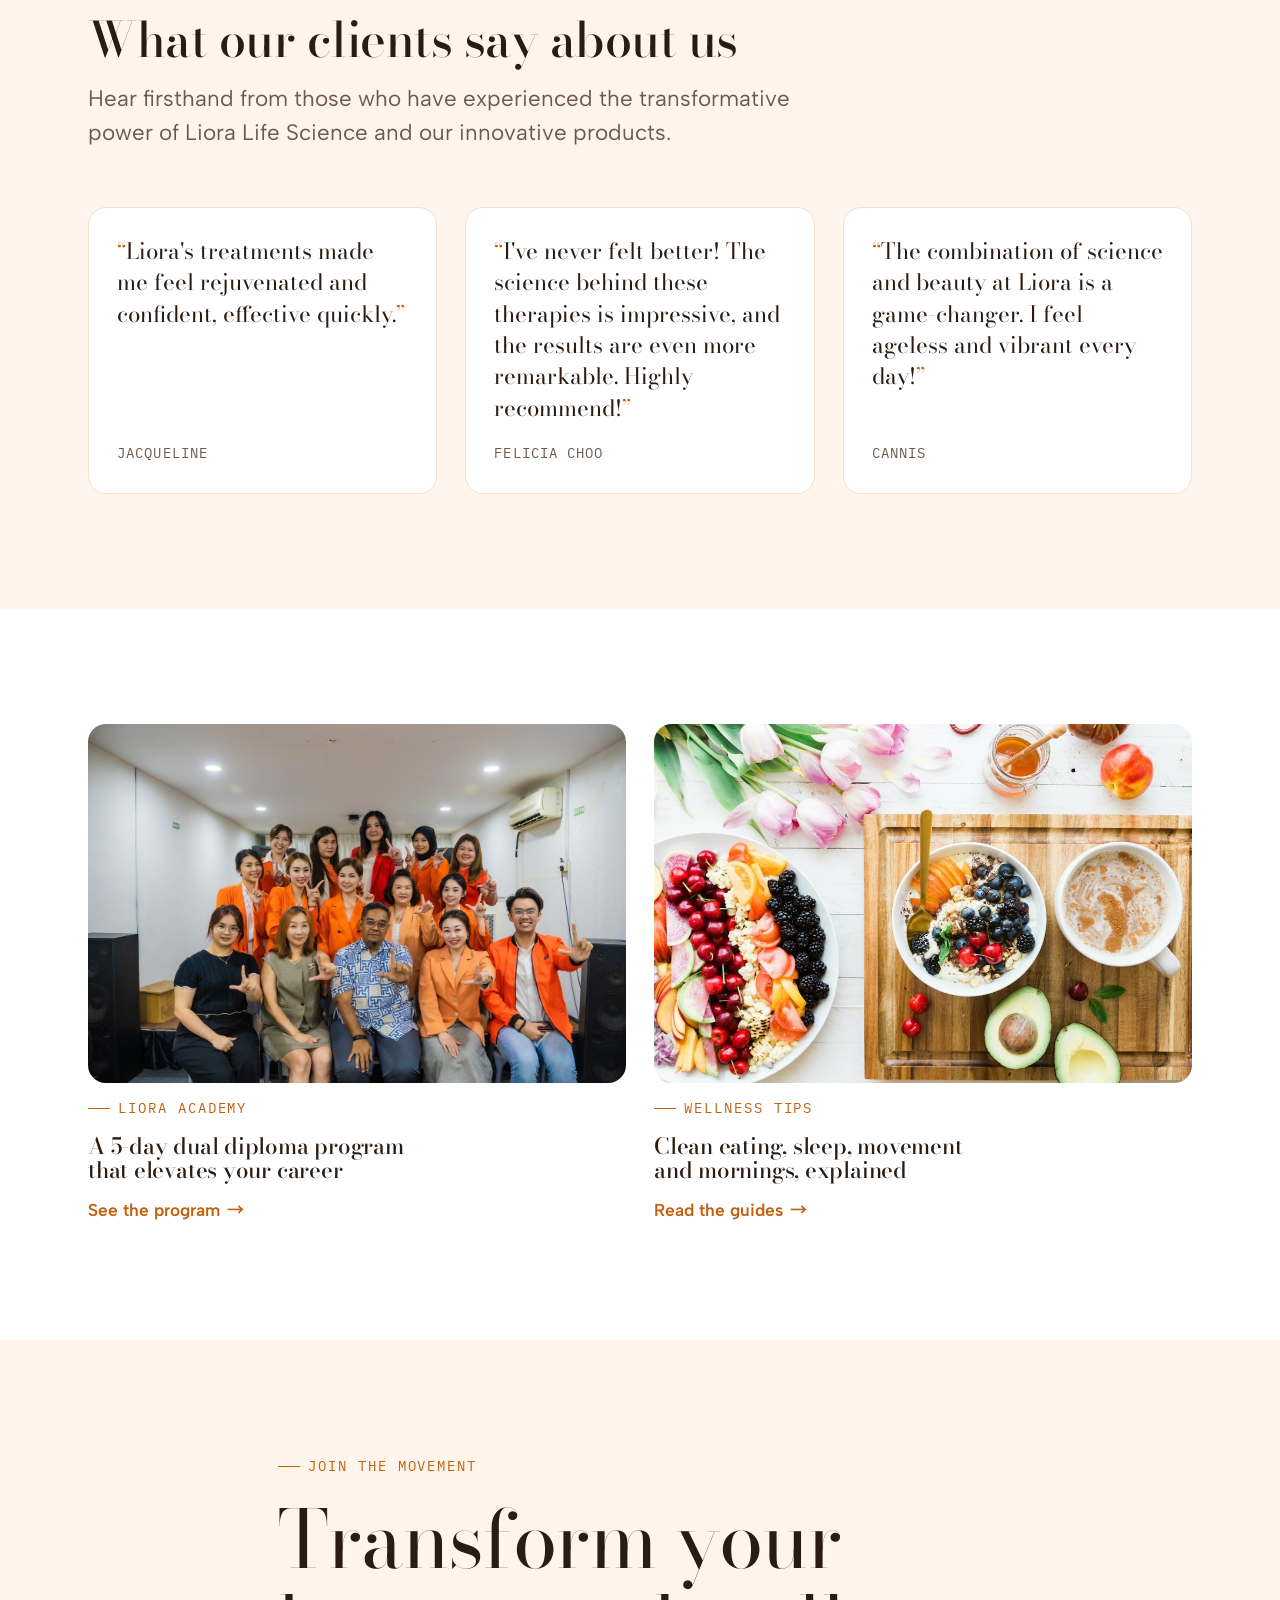
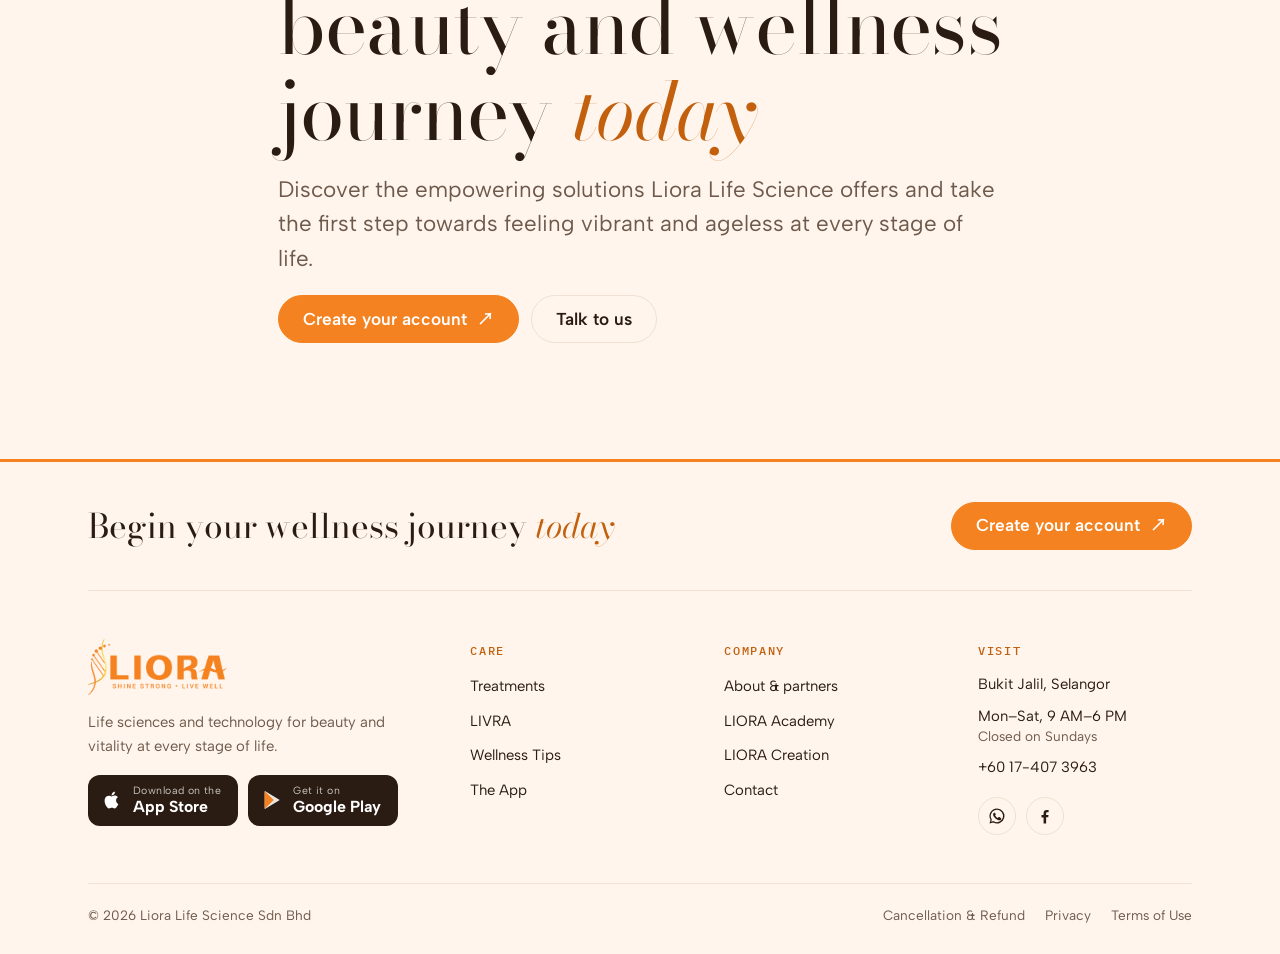
==== commit e8703013: "Update website with more product images" ====
--- a/index.html
+++ b/index.html
@@ -41,7 +41,18 @@
     <nav class="nav" id="nav" aria-label="Main">
       <a href="#about"><span lang="en">About</span><span lang="zh">关于我们</span></a>
       <a href="#treatments"><span lang="en">Treatments</span><span lang="zh">疗程</span></a>
-      <a href="#livra">LIVRA</a>
+      <div class="nav-group">
+        <a href="#livra" class="nav-group__top" aria-haspopup="true">LIVRA<svg class="caret" viewBox="0 0 12 12" aria-hidden="true"><path d="M3 4.5 6 7.5 9 4.5" fill="none" stroke="currentColor" stroke-width="1.6" stroke-linecap="round" stroke-linejoin="round"/></svg></a>
+        <div class="subnav" role="menu">
+          <a role="menuitem" href="#livra"><span lang="en">All LIVRA products</span><span lang="zh">全部 LIVRA 产品</span></a>
+          <a role="menuitem" href="#livra-regrow">Regrow &amp; Replenish</a>
+          <a role="menuitem" href="#livra-body">Body Series ALL in 1</a>
+          <a role="menuitem" href="#livra-velvet">Radiance Velvet</a>
+          <a role="menuitem" href="#livra-intimate">Rebalancing Intimate</a>
+          <a role="menuitem" href="#livra-essence">Revitalize Essence</a>
+          <a role="menuitem" href="#livra-cleanser">Recode Cleanser</a>
+        </div>
+      </div>
       <a href="#academy"><span lang="en">Academy</span><span lang="zh">学院</span></a>
       <a href="#creation"><span lang="en">Creation</span><span lang="zh">品牌共创</span></a>
       <a href="#journal"><span lang="en">Wellness Tips</span><span lang="zh">健康贴士</span></a>
@@ -271,12 +282,10 @@
         <p class="eyebrow"><span lang="en">Home care by LIORA</span><span lang="zh">LIORA 居家护理</span></p>
         <h2><span lang="en">LIVRA. <em>Daily rituals,</em> made with science.</span><span lang="zh">LIVRA，<em>以科学打造</em>的日常仪式</span></h2>
       </div>
-      <p class="lede" style="margin-top:-24px;margin-bottom:32px"><span lang="en">Four steps, morning and night: cleanse, tone, treat and seal.</span><span lang="zh">早晚四步：洁面、爽肤、精华、锁护。</span></p>
-      <div class="grid g4 livra-row">
-        <a class="pcard" href="#livra-ritual"><div class="ph ph--sq" data-cap="LIVRA Recode Cleanser"><img loading="lazy" src="assets/img/livra-recode-cleanser.jpg" alt="LIVRA Recode Cleanser"></div><span class="label">01 · <span lang="en">CLEANSE</span><span lang="zh">洁面</span> · 100 ml</span><h3 style="font-size:var(--step-1)">LIVRA Recode Cleanser</h3></a>
+      <p class="lede" style="margin-top:-24px;margin-bottom:32px"><span lang="en">Two steps, morning and night: recode, then bloom.</span><span lang="zh">早晚两步：先焕新，再绽放。</span></p>
+      <div class="grid g2 livra-row" style="max-width:640px">
+        <a class="pcard" href="#livra-cleanser"><div class="ph ph--sq" data-cap="LIVRA Recode Cleanser"><img loading="lazy" src="assets/img/livra-recode-cleanser.jpg" alt="LIVRA Recode Cleanser"></div><span class="label">01 · <span lang="en">CLEANSE</span><span lang="zh">洁面</span> · 100 ml</span><h3 style="font-size:var(--step-1)">LIVRA Recode Cleanser</h3></a>
         <a class="pcard" href="#livra-ritual"><div class="ph ph--sq" data-cap="LIVRA Bloom Toner"><img loading="lazy" src="assets/img/livra-bloom-toner.jpg" alt="LIVRA Bloom Toner"></div><span class="label">02 · <span lang="en">TONE</span><span lang="zh">爽肤</span> · 120 ml</span><h3 style="font-size:var(--step-1)">LIVRA Bloom Toner</h3></a>
-        <a class="pcard" href="#livra-ritual"><div class="ph ph--sq" data-cap="LIVRA Caviar Essence"><img loading="lazy" src="assets/img/livra-caviar-essence.jpg" alt="LIVRA Caviar Essence"></div><span class="label">03 · <span lang="en">TREAT</span><span lang="zh">精华</span> · 30 ml</span><h3 style="font-size:var(--step-1)">LIVRA Caviar Essence</h3></a>
-        <a class="pcard" href="#livra-ritual"><div class="ph ph--sq" data-cap="LIVRA CoreLift Cream"><img loading="lazy" src="assets/img/livra-corelift-cream.jpg" alt="LIVRA CoreLift Cream"></div><span class="label">04 · <span lang="en">SEAL</span><span lang="zh">面霜</span> · 120 g</span><h3 style="font-size:var(--step-1)">LIVRA CoreLift Cream</h3></a>
       </div>
       <p style="margin-top:28px"><a class="link-arrow" href="#livra"><span lang="en">Explore the full LIVRA range</span><span lang="zh">探索完整 LIVRA 系列</span> →</a></p></div>
     </div>
@@ -551,89 +560,283 @@
   <div class="wrap page-hero">
     <p class="eyebrow">LIVRA</p>
     <h1 style="margin-top:1rem"><span lang="en">Daily rituals, <em>made with science</em></span><span lang="zh">以科学打造的<em>日常仪式</em></span></h1>
-    <p class="lede"><span lang="en">LIVRA is LIORA's home-care line, created so the results you build in treatment carry on at home. Swipe through each product guide below.</span><span lang="zh">LIVRA 是 LIORA 的居家护理系列，让您在疗程中累积的成果在家中延续。滑动浏览下方各产品介绍。</span></p>
-  </div>
+    <p class="lede"><span lang="en">LIVRA is LIORA's home-care line, created so the results you build in treatment carry on at home. Choose a product to see its full guide.</span><span lang="zh">LIVRA 是 LIORA 的居家护理系列，让您在疗程中累积的成果在家中延续。选择产品，查看完整介绍。</span></p>
+  </div>
+  <section class="section" style="padding-top:0">
+    <div class="wrap">
+      <p class="eyebrow"><span lang="en">The collection</span><span lang="zh">产品系列</span></p>
+      <div class="lgrid">
+        <a class="lcard" href="#livra-regrow">
+          <div class="lcard__img"><img loading="lazy" src="assets/img/regrow/slide-01.jpg" alt="LIVRA Regrow &amp; Replenish"></div>
+          <div class="lcard__body">
+            <span class="label muted">01 · <span lang="en">SCALP &amp; HAIR</span><span lang="zh">头皮与秀发</span></span>
+            <h3>LIVRA Regrow &amp; Replenish</h3>
+            <p class="muted"><span lang="en">Botanical science for a complete hair recovery ritual: a shampoo to purify the scalp and a conditioner to repair the hair.</span><span lang="zh">植物修护 × 科学配方，打造完整头皮护理仪式：洗发露净澈头皮，护发素修护发丝。</span></p>
+            <ul class="lcard__tags"><li><span lang="en">Purifies the scalp</span><span lang="zh">净澈头皮</span></li><li><span lang="en">Strengthens roots</span><span lang="zh">强韧发根</span></li><li><span lang="en">Repairs and smooths</span><span lang="zh">修护柔顺</span></li></ul>
+            <span class="link-arrow"><span lang="en">View product guide</span><span lang="zh">查看产品介绍</span> →</span>
+          </div>
+        </a>
+        <a class="lcard" href="#livra-body">
+          <div class="lcard__img"><img loading="lazy" src="assets/img/body/slide-01.jpg" alt="LIVRA Body Series ALL in 1"></div>
+          <div class="lcard__body">
+            <span class="label muted">02 · <span lang="en">BODY CARE</span><span lang="zh">全身护理</span></span>
+            <h3>LIVRA Body Series ALL in 1</h3>
+            <p class="muted"><span lang="en">A gentle blend of botanical therapy and science to reconnect your body, skin and emotional balance. Four products, four wellness moments.</span><span lang="zh">透过植物疗愈与科学调理，让身体、肌肤与情绪重新回到平衡。四款产品，四种疗愈时刻。</span></p>
+            <ul class="lcard__tags"><li><span lang="en">Botanical therapy</span><span lang="zh">植物疗愈</span></li><li><span lang="en">Morning to evening</span><span lang="zh">从早到晚</span></li><li><span lang="en">Body, skin and mood</span><span lang="zh">身体 · 肌肤 · 情绪</span></li></ul>
+            <span class="link-arrow"><span lang="en">View product guide</span><span lang="zh">查看产品介绍</span> →</span>
+          </div>
+        </a>
+        <a class="lcard" href="#livra-velvet">
+          <div class="lcard__img"><img loading="lazy" src="assets/img/velvet/slide-01.jpg" alt="LIVRA Radiance Velvet"></div>
+          <div class="lcard__body">
+            <span class="label muted">03 · <span lang="en">SKIN RADIANCE</span><span lang="zh">肌肤光采</span></span>
+            <h3>LIVRA Radiance Velvet</h3>
+            <p class="muted"><span lang="en">A body lotion for deep hydration, barrier repair and natural radiance, with a lightweight, fast-absorbing texture.</span><span lang="zh">深层保湿 · 屏障修护 · 自然焕亮的身体乳，质地轻盈易吸收。</span></p>
+            <ul class="lcard__tags"><li><span lang="en">Deep hydration</span><span lang="zh">深层保湿</span></li><li><span lang="en">Barrier repair</span><span lang="zh">屏障修护</span></li><li><span lang="en">Natural radiance</span><span lang="zh">自然焕亮</span></li></ul>
+            <span class="link-arrow"><span lang="en">View product guide</span><span lang="zh">查看产品介绍</span> →</span>
+          </div>
+        </a>
+        <a class="lcard" href="#livra-intimate">
+          <div class="lcard__img"><img loading="lazy" src="assets/img/intimate/slide-01.jpg" alt="LIVRA Rebalancing Intimate"></div>
+          <div class="lcard__body">
+            <span class="label muted">04 · <span lang="en">INTIMATE CARE</span><span lang="zh">私密护理</span></span>
+            <h3>LIVRA Rebalancing Intimate</h3>
+            <p class="muted"><span lang="en">A gentle foam wash for feminine intimate care, with botanical extracts and probiotic ferment to cleanse, soothe and support a healthy pH balance.</span><span lang="zh">专为女性私密肌肤设计的温和泡沫洁净液，结合植物萃取与益生菌发酵成分，温和洁净、舒缓不适、维持健康酸碱平衡。</span></p>
+            <ul class="lcard__tags"><li><span lang="en">Gentle cleansing</span><span lang="zh">温和洁净</span></li><li><span lang="en">Soothing comfort</span><span lang="zh">舒缓不适</span></li><li><span lang="en">Healthy pH balance</span><span lang="zh">酸碱平衡</span></li></ul>
+            <span class="link-arrow"><span lang="en">View product guide</span><span lang="zh">查看产品介绍</span> →</span>
+          </div>
+        </a>
+        <a class="lcard" href="#livra-essence">
+          <div class="lcard__img"><img loading="lazy" src="assets/img/essence/slide-01.jpg" alt="LIVRA Revitalize Essence"></div>
+          <div class="lcard__body">
+            <span class="label muted">05 · <span lang="en">BODY ESSENCE</span><span lang="zh">身体精华</span></span>
+            <h3>LIVRA Revitalize Essence</h3>
+            <p class="muted"><span lang="en">A warm, water-soluble massage essence oil with marine and plant extracts. It melts into the skin, relaxes the body and rinses off without a greasy residue.</span><span lang="zh">水溶性温热按摩精华油，结合海藻与植物萃取，舒缓身心、柔亮肌肤，轻松冲洗不油腻。</span></p>
+            <ul class="lcard__tags"><li><span lang="en">Warming massage</span><span lang="zh">温热按摩</span></li><li><span lang="en">Marine extracts</span><span lang="zh">海洋植萃</span></li><li><span lang="en">Rinses clean</span><span lang="zh">轻松冲洗</span></li></ul>
+            <span class="link-arrow"><span lang="en">View product guide</span><span lang="zh">查看产品介绍</span> →</span>
+          </div>
+        </a>
+        <a class="lcard" href="#livra-cleanser">
+          <div class="lcard__img"><img loading="lazy" src="assets/img/cleanser/slide-01.jpg" alt="LIVRA Recode Cleanser"></div>
+          <div class="lcard__body">
+            <span class="label muted">06 · <span lang="en">FACE CARE</span><span lang="zh">面部护理</span></span>
+            <h3>LIVRA Recode Cleanser</h3>
+            <p class="muted"><span lang="en">An amino-acid facial cleanser that cleanses gently, strengthens the skin barrier and keeps skin hydrated. Suitable for all skin types and never leaves skin tight.</span><span lang="zh">氨基酸洁面乳，温和洁净、强韧屏障、深层补水。适合所有肤质，洗后不紧绷。</span></p>
+            <ul class="lcard__tags"><li><span lang="en">Gentle amino-acid cleanse</span><span lang="zh">氨基酸温和洁净</span></li><li><span lang="en">Barrier strength</span><span lang="zh">强韧屏障</span></li><li><span lang="en">Non-drying</span><span lang="zh">洗后不紧绷</span></li></ul>
+            <span class="link-arrow"><span lang="en">View product guide</span><span lang="zh">查看产品介绍</span> →</span>
+          </div>
+        </a>
+      </div>
+    </div>
+  </section>
   <section class="section section--tint livra-zone" id="livra-ritual">
     <div class="wrap">
       <div class="section-head">
         <p class="eyebrow"><span lang="en">The LIVRA ritual</span><span lang="zh">LIVRA 护肤仪式</span></p>
-        <h2><span lang="en">Cleanse, tone, treat, <em>seal</em></span><span lang="zh">洁面、爽肤、精华、<em>锁护</em></span></h2>
+        <h2><span lang="en">Recode, then <em>bloom</em></span><span lang="zh">焕新，再<em>绽放</em></span></h2>
         <p class="lede"><span lang="en">Use them in this order, morning and night. Each step prepares the skin for the next.</span><span lang="zh">早晚按此顺序使用，每一步都为下一步做好准备。</span></p>
       </div>
-      <div class="grid g4 livra-row">
-        <a class="pcard" href="#join"><div class="ph ph--sq" data-cap="LIVRA Recode Cleanser"><img loading="lazy" src="assets/img/livra-recode-cleanser.jpg" alt="LIVRA Recode Cleanser"></div><span class="label">01 · <span lang="en">CLEANSE</span><span lang="zh">洁面</span> · 100 ml</span><h3 style="font-size:var(--step-1)">LIVRA Recode Cleanser</h3></a>
+      <div class="grid g2 livra-row" style="max-width:640px">
+        <a class="pcard" href="#livra-cleanser"><div class="ph ph--sq" data-cap="LIVRA Recode Cleanser"><img loading="lazy" src="assets/img/livra-recode-cleanser.jpg" alt="LIVRA Recode Cleanser"></div><span class="label">01 · <span lang="en">CLEANSE</span><span lang="zh">洁面</span> · 100 ml</span><h3 style="font-size:var(--step-1)">LIVRA Recode Cleanser</h3></a>
         <a class="pcard" href="#join"><div class="ph ph--sq" data-cap="LIVRA Bloom Toner"><img loading="lazy" src="assets/img/livra-bloom-toner.jpg" alt="LIVRA Bloom Toner"></div><span class="label">02 · <span lang="en">TONE</span><span lang="zh">爽肤</span> · 120 ml</span><h3 style="font-size:var(--step-1)">LIVRA Bloom Toner</h3></a>
-        <a class="pcard" href="#join"><div class="ph ph--sq" data-cap="LIVRA Caviar Essence"><img loading="lazy" src="assets/img/livra-caviar-essence.jpg" alt="LIVRA Caviar Essence"></div><span class="label">03 · <span lang="en">TREAT</span><span lang="zh">精华</span> · 30 ml</span><h3 style="font-size:var(--step-1)">LIVRA Caviar Essence</h3></a>
-        <a class="pcard" href="#join"><div class="ph ph--sq" data-cap="LIVRA CoreLift Cream"><img loading="lazy" src="assets/img/livra-corelift-cream.jpg" alt="LIVRA CoreLift Cream"></div><span class="label">04 · <span lang="en">SEAL</span><span lang="zh">面霜</span> · 120 g</span><h3 style="font-size:var(--step-1)">LIVRA CoreLift Cream</h3></a>
       </div>
       <p class="muted" style="margin-top:24px"><span lang="en">Available in the Liora app. Every RM 1 earns 1 LP.</span><span lang="zh">可在 Liora App 购买，每消费 RM 1 赚取 1 LP。</span></p>
     </div>
   </section>
-  <div class="wrap" style="padding-bottom:96px">
-    <p class="eyebrow" style="margin-top:72px"><span lang="en">Product guides</span><span lang="zh">产品介绍</span></p>
-    <article class="article article--guide" id="livra-regrow">
-      <div><p class="label muted">01 · <span lang="en">SCALP &amp; HAIR</span><span lang="zh">头皮与秀发</span></p><h2 style="margin-top:.6rem">LIVRA Regrow &amp; Replenish</h2><p class="muted" style="margin-top:.8rem;max-width:60ch"><span lang="en">Botanical science for a complete hair recovery ritual: a shampoo to purify the scalp and a conditioner to repair the hair.</span><span lang="zh">植物修护 × 科学配方，打造完整头皮护理仪式：洗发露净澈头皮，护发素修护发丝。</span></p></div>
-      <ol class="guide guide--wide" aria-label="Product guide">
-        <li class="gcard gcard--cover"><span class="gcard__k">LIVRA · <span lang="en">Hair recovery ritual</span><span lang="zh">秀发修护仪式</span></span><h4><span lang="en">Healthy hair begins at the root</span><span lang="zh">从根源开始，养出健康秀发</span></h4><p><span lang="en">Purify · Repair · Restore</span><span lang="zh">净澈 · 修护 · 焕活</span></p><span class="gcard__swipe"><span lang="en">Shampoo + Conditioner · 300 ml each</span><span lang="zh">洗发露 + 护发素 · 各 300 ml</span> · <span lang="en">swipe</span><span lang="zh">左右滑动</span> →</span><span class="gcard__orb" aria-hidden="true"></span><span class="gcard__orb gcard__orb--2" aria-hidden="true"></span></li>
-        <li class="gcard gcard--list gcard--tint"><span class="gcard__n"><span lang="en">Why hair falls</span><span lang="zh">为什么会掉发</span></span><h4><span lang="en">Healthy hair starts with a healthy scalp</span><span lang="zh">健康秀发，从健康头皮开始</span></h4><ol class="gcard__plan"><li><b>01</b><span lang="en">Excess oil</span><span lang="zh">多余油脂</span></li><li><b>02</b><span lang="en">Clogged follicles</span><span lang="zh">毛囊堵塞</span></li><li><b>03</b><span lang="en">Scalp imbalance</span><span lang="zh">头皮失衡</span></li><li><b>04</b><span lang="en">Weak roots</span><span lang="zh">根系薄弱</span></li><li><b>05</b><span lang="en">Hair fall</span><span lang="zh">脱发</span></li></ol><p class="gcard__note"><span lang="en">Often hair fall isn’t a hair problem. It’s a scalp losing its balance.</span><span lang="zh">很多时候，掉发并不是头发的问题，而是头皮正在失去平衡。</span></p></li>
-        <li class="gcard gcard--list"><span class="gcard__n"><span lang="en">Two-step ritual</span><span lang="zh">双步骤护理</span></span><h4><span lang="en">Purify the scalp, then repair the hair</span><span lang="zh">净化头皮，更要修护发丝</span></h4><ul class="gcard__ticks"><li><span lang="en">Regrow Shampoo: purify, cleanse, strengthen roots</span><span lang="zh">Regrow 洗发露：净澈、洁净、强韧发根</span></li><li><span lang="en">Regrow Shampoo: balance oil and soothe the scalp</span><span lang="zh">Regrow 洗发露：平衡油脂、舒缓头皮</span></li><li><span lang="en">Replenish Conditioner: repair cuticles, nourish</span><span lang="zh">Replenish 护发素：修护毛鳞片、深层滋养</span></li><li><span lang="en">Replenish Conditioner: lock in moisture for smooth, shiny hair</span><span lang="zh">Replenish 护发素：锁住水分，柔顺亮泽</span></li></ul></li>
-        <li class="gcard"><span class="gcard__n"><span lang="en">Key ingredient</span><span lang="zh">核心成分</span></span><span class="gcard__i"><svg viewBox="0 0 24 24" fill="none" stroke="currentColor" stroke-width="1.7" stroke-linecap="round" stroke-linejoin="round" aria-hidden="true"><path d="M5 19c0-8 6-14 15-14 0 9-6 15-14 15"/><path d="M5 19l8-8"/></svg></span><h4><span lang="en">Panax Ginseng Vesicles</span><span lang="zh">人参囊泡</span></h4><p><span lang="en">Encourages healthier hair growth and supports scalp vitality.</span><span lang="zh">促进健康头皮环境，提升毛囊活力。</span></p></li>
-        <li class="gcard"><span class="gcard__n"><span lang="en">Key ingredient</span><span lang="zh">核心成分</span></span><span class="gcard__i"><svg viewBox="0 0 24 24" fill="none" stroke="currentColor" stroke-width="1.7" stroke-linecap="round" stroke-linejoin="round" aria-hidden="true"><path d="M12 3v9M12 12c-2 2-4 3-6 7M12 12c2 2 4 3 6 7M12 12v9"/></svg></span><h4><span lang="en">Thuja Orientalis</span><span lang="zh">侧柏</span></h4><p><span lang="en">Supports stronger roots and helps reduce hair fall.</span><span lang="zh">帮助稳固发根，减少掉发。</span></p></li>
-        <li class="gcard"><span class="gcard__n"><span lang="en">Key ingredients</span><span lang="zh">核心成分</span></span><span class="gcard__i"><svg viewBox="0 0 24 24" fill="none" stroke="currentColor" stroke-width="1.7" stroke-linecap="round" stroke-linejoin="round" aria-hidden="true"><path d="M12 3s6 6.5 6 11a6 6 0 0 1-12 0c0-4.5 6-11 6-11z"/><circle cx="12" cy="14.5" r="2"/></svg></span><h4><span lang="en">Sorbus Fruit · Lactobacillus</span><span lang="zh">花楸果 · 乳酸菌</span></h4><p><span lang="en">Soothes and hydrates, and supports scalp balance.</span><span lang="zh">舒缓敏感，维持头皮微生态平衡。</span></p></li>
-        <li class="gcard"><span class="gcard__n"><span lang="en">Key ingredients</span><span lang="zh">核心成分</span></span><span class="gcard__i"><svg viewBox="0 0 24 24" fill="none" stroke="currentColor" stroke-width="1.7" stroke-linecap="round" stroke-linejoin="round" aria-hidden="true"><path d="M12 3s6 6.5 6 11a6 6 0 0 1-12 0c0-4.5 6-11 6-11z"/><circle cx="12" cy="14.5" r="2"/></svg></span><h4><span lang="en">Coconut, Olive &amp; Argan Oil</span><span lang="zh">椰子油、橄榄油与摩洛哥坚果油</span></h4><p><span lang="en">Smooths and restores shine, and deeply nourishes the hair.</span><span lang="zh">恢复柔顺亮泽，深层滋养发丝。</span></p></li>
-        <li class="gcard gcard--list gcard--tint"><span class="gcard__n"><span lang="en">Feel the difference</span><span lang="zh">感受改变</span></span><h4><span lang="en">From scalp to strand</span><span lang="zh">从头皮到发丝</span></h4><ol class="gcard__plan"><li><b><span lang="en">Every wash</span><span lang="zh">每次洗后</span></b><span lang="en">Refreshing comfort, healthy shine, soft and manageable, lightweight</span><span lang="zh">清爽舒适、自然光泽、柔顺好梳理、轻盈不厚重</span></li><li><b><span lang="en">Over time</span><span lang="zh">持续使用</span></b><span lang="en">Stronger roots, less hair fall, a healthier scalp, fuller and thicker hair</span><span lang="zh">发根更强韧、掉发减少、头皮更健康、发丝更丰盈</span></li></ol></li>
-        <li class="gcard gcard--list gcard--tint"><span class="gcard__n"><span lang="en">How to use</span><span lang="zh">使用方式</span></span><h4><span lang="en">Your daily hair ritual</span><span lang="zh">每日秀发护理</span></h4><ol class="gcard__plan"><li><b>1</b><span lang="en">Wet your hair</span><span lang="zh">湿润头发</span></li><li><b>2</b><span lang="en">Regrow Shampoo: massage the scalp gently for 1–2 minutes</span><span lang="zh">Regrow 洗发露：轻柔按摩头皮 1–2 分钟</span></li><li><b>3</b><span lang="en">Rinse</span><span lang="zh">冲洗干净</span></li><li><b>4</b><span lang="en">Replenish Conditioner: apply from mid-lengths to ends, leave 2–3 minutes</span><span lang="zh">Replenish 护发素：涂抹发中至发尾，停留 2–3 分钟</span></li><li><b>5</b><span lang="en">Rinse again thoroughly</span><span lang="zh">彻底冲洗</span></li></ol></li>
-      </ol>
-    </article>
-    <article class="article article--guide" id="livra-body">
-      <div><p class="label muted">02 · <span lang="en">BODY CARE</span><span lang="zh">全身护理</span></p><h2 style="margin-top:.6rem">LIVRA Body Series ALL in 1</h2><p class="muted" style="margin-top:.8rem;max-width:60ch"><span lang="en">A gentle blend of botanical therapy and science to reconnect your body, skin and emotional balance. Four products, four wellness moments.</span><span lang="zh">透过植物疗愈与科学调理，让身体、肌肤与情绪重新回到平衡。四款产品，四种疗愈时刻。</span></p></div>
-      <ol class="guide guide--wide" aria-label="Product guide">
-        <li class="gcard gcard--cover"><span class="gcard__k">LIVRA · <span lang="en">Wellness Series</span><span lang="zh">Wellness Series</span></span><h4><span lang="en">Reawaken your body &amp; inner calm</span><span lang="zh">重启身心，找回内在的轻盈</span></h4><p><span lang="en">Four products, four wellness moments.</span><span lang="zh">四款产品 · 四种疗愈时刻</span></p><span class="gcard__swipe"><span lang="en">Body wash · body oil · roll-on</span><span lang="zh">沐浴露 · 身体油 · 滚珠精油</span> · <span lang="en">swipe</span><span lang="zh">左右滑动</span> →</span><span class="gcard__orb" aria-hidden="true"></span><span class="gcard__orb gcard__orb--2" aria-hidden="true"></span></li>
-        <li class="gcard gcard--list gcard--tint"><span class="gcard__n"><span lang="en">Do you ever feel…</span><span lang="zh">你是否也感到……</span></span><h4><span lang="en">Made for busy bodies and minds</span><span lang="zh">为疲惫的身心而设计</span></h4><ul class="gcard__ticks"><li><span lang="en">Physically exhausted and mentally overwhelmed</span><span lang="zh">身体疲惫、精神紧绷</span></li><li><span lang="en">Difficulty sleeping or constantly stressed</span><span lang="zh">睡眠不稳、压力堆积</span></li><li><span lang="en">Dull, tired-looking skin</span><span lang="zh">肌肤暗沉、缺乏活力</span></li><li><span lang="en">Low energy throughout the day</span><span lang="zh">一整天都提不起劲</span></li></ul></li>
-        <li class="gcard"><span class="gcard__n"><span lang="en">Morning</span><span lang="zh">早晨</span></span><span class="gcard__i"><svg viewBox="0 0 24 24" fill="none" stroke="currentColor" stroke-width="1.7" stroke-linecap="round" stroke-linejoin="round" aria-hidden="true"><circle cx="12" cy="12" r="4"/><path d="M12 2v2M12 20v2M2 12h2M20 12h2M4.9 4.9l1.4 1.4M17.7 17.7l1.4 1.4M4.9 19.1l1.4-1.4M17.7 6.3l1.4-1.4"/></svg></span><h4><span lang="en">Refresh Body Wash</span><span lang="zh">Refresh 沐浴露</span></h4><span class="gcard__meta"><span lang="en">Peppermint &amp; Eucalyptus · 500 ml</span><span lang="zh">薄荷 × 尤加利 · 500 ml</span></span><p><span lang="en">Awaken your senses and refresh your body. Ideal in the morning, in hot weather or after exercise.</span><span lang="zh">唤醒感官，恢复清爽活力。适合早晨、炎热天气或运动后使用。</span></p></li>
-        <li class="gcard"><span class="gcard__n"><span lang="en">Evening</span><span lang="zh">晚上</span></span><span class="gcard__i"><svg viewBox="0 0 24 24" fill="none" stroke="currentColor" stroke-width="1.7" stroke-linecap="round" stroke-linejoin="round" aria-hidden="true"><path d="M20 14.5A8 8 0 1 1 9.5 4a6.5 6.5 0 0 0 10.5 10.5z"/></svg></span><h4><span lang="en">Relaxing Body Wash</span><span lang="zh">Relaxing 沐浴露</span></h4><span class="gcard__meta"><span lang="en">Lavender &amp; Clary Sage · 500 ml</span><span lang="zh">薰衣草 × 快乐鼠尾草 · 500 ml</span></span><p><span lang="en">Turn daily cleansing into a soothing ritual that eases the day’s fatigue before bed.</span><span lang="zh">舒缓身心，让每天沐浴成为最放松的仪式，帮助放松、舒缓一天疲劳。</span></p></li>
-        <li class="gcard"><span class="gcard__n"><span lang="en">After a long day</span><span lang="zh">疲惫时</span></span><span class="gcard__i"><svg viewBox="0 0 24 24" fill="none" stroke="currentColor" stroke-width="1.7" stroke-linecap="round" stroke-linejoin="round" aria-hidden="true"><path d="M8 13V5.5a1.5 1.5 0 0 1 3 0V11M11 10V4.5a1.5 1.5 0 0 1 3 0V11M14 10.5V6a1.5 1.5 0 0 1 3 0v8a7 7 0 0 1-7 7h-.5A6.5 6.5 0 0 1 4 15.5l-1-3a1.5 1.5 0 0 1 2.8-1L8 14"/></svg></span><h4><span lang="en">Release Body Oil</span><span lang="zh">Release 身体油</span></h4><span class="gcard__meta"><span lang="en">Ginger &amp; Grapefruit · 200 ml</span><span lang="zh">姜 × 葡萄柚 · 200 ml</span></span><p><span lang="en">Massage, nourish, relax. Eases tension and soothes physical fatigue while nourishing the skin.</span><span lang="zh">按摩身体、滋养保湿、舒缓紧绷，帮助舒缓身体疲劳。</span></p></li>
-        <li class="gcard"><span class="gcard__n"><span lang="en">Anytime</span><span lang="zh">随时</span></span><span class="gcard__i"><svg viewBox="0 0 24 24" fill="none" stroke="currentColor" stroke-width="1.7" stroke-linecap="round" stroke-linejoin="round" aria-hidden="true"><rect x="8" y="7" width="8" height="14" rx="2"/><circle cx="12" cy="5" r="2"/></svg></span><h4><span lang="en">Recharge Roll-On</span><span lang="zh">Recharge 滚珠精油</span></h4><span class="gcard__meta"><span lang="en">Sandalwood &amp; Clary Sage</span><span lang="zh">檀香 × 快乐鼠尾草</span></span><p><span lang="en">Roll, breathe, recharge. Apply to wrists, temples or behind the ears to stay calm and focused.</span><span lang="zh">涂抹于手腕、太阳穴或耳后，稳定情绪、恢复专注，随时舒缓压力。</span></p></li>
-        <li class="gcard gcard--list gcard--tint"><span class="gcard__n"><span lang="en">Botanical ingredients</span><span lang="zh">植物成分</span></span><h4><span lang="en">The healing power of plants</span><span lang="zh">来自植物的疗愈力量</span></h4><ol class="gcard__plan"><li><b><span lang="en">Lavender</span><span lang="zh">薰衣草</span></b><span lang="en">Promotes relaxation and calm</span><span lang="zh">帮助放松身心，营造宁静感</span></li><li><b><span lang="en">Clary Sage</span><span lang="zh">快乐鼠尾草</span></b><span lang="en">Supports emotional balance</span><span lang="zh">舒缓情绪，帮助身心恢复平衡</span></li><li><b><span lang="en">Peppermint</span><span lang="zh">薄荷</span></b><span lang="en">Cooling and refreshing</span><span lang="zh">带来清凉舒爽感</span></li><li><b><span lang="en">Eucalyptus</span><span lang="zh">尤加利</span></b><span lang="en">Clean, invigorating aroma</span><span lang="zh">清新醒肤，感官更舒畅</span></li><li><b><span lang="en">Ginger</span><span lang="zh">姜</span></b><span lang="en">Warming, eases fatigue</span><span lang="zh">温暖身体，舒缓疲劳</span></li><li><b><span lang="en">Grapefruit</span><span lang="zh">葡萄柚</span></b><span lang="en">Uplifting citrus notes</span><span lang="zh">清新柑橘香，轻盈愉悦</span></li><li><b><span lang="en">Sandalwood</span><span lang="zh">檀香</span></b><span lang="en">Calming, grounding</span><span lang="zh">沉稳木质香，安定心情</span></li></ol></li>
-        <li class="gcard gcard--list gcard--tint"><span class="gcard__n"><span lang="en">Why you’ll love LIVRA</span><span lang="zh">为什么选择 LIVRA</span></span><h4><span lang="en">Wellness begins with one simple ritual</span><span lang="zh">让疗愈成为每天的习惯</span></h4><ul class="gcard__ticks"><li><span lang="en">Crafted with botanical essential oils</span><span lang="zh">精选植物精油</span></li><li><span lang="en">Gentle for everyday care</span><span lang="zh">温和洁净与滋养</span></li><li><span lang="en">Supports body, skin and emotional well-being</span><span lang="zh">身体与情绪同步照顾</span></li><li><span lang="en">Suitable for daily use</span><span lang="zh">适合每日使用</span></li><li><span lang="en">Creates a relaxing wellness ritual</span><span lang="zh">打造疗愈生活仪式</span></li></ul></li>
-      </ol>
-    </article>
-    <article class="article article--guide" id="livra-velvet">
-      <div><p class="label muted">03 · <span lang="en">SKIN RADIANCE</span><span lang="zh">肌肤光采</span></p><h2 style="margin-top:.6rem">LIVRA Radiance Velvet</h2><p class="muted" style="margin-top:.8rem;max-width:60ch"><span lang="en">A body lotion for deep hydration, barrier repair and natural radiance, with a lightweight, fast-absorbing texture.</span><span lang="zh">深层保湿 · 屏障修护 · 自然焕亮的身体乳，质地轻盈易吸收。</span></p></div>
-      <ol class="guide guide--wide" aria-label="Product guide">
-        <li class="gcard gcard--cover"><span class="gcard__k">LIVRA · <span lang="en">Body lotion</span><span lang="zh">身体乳</span></span><h4><span lang="en">Radiance activated, hydration restored</span><span lang="zh">柔亮肌肤，由内焕发</span></h4><p><span lang="en">Deep hydration · barrier repair · natural radiance</span><span lang="zh">深层保湿 · 屏障修护 · 自然焕亮</span></p><span class="gcard__swipe"><span lang="en">100 ml</span><span lang="zh">100 ml</span> · <span lang="en">swipe</span><span lang="zh">左右滑动</span> →</span><span class="gcard__orb" aria-hidden="true"></span><span class="gcard__orb gcard__orb--2" aria-hidden="true"></span></li>
-        <li class="gcard gcard--list gcard--tint"><span class="gcard__n"><span lang="en">Why skin needs more than moisture</span><span lang="zh">为什么肌肤需要的不只是保湿</span></span><h4><span lang="en">Daily UV, air-conditioning and stress can cause</span><span lang="zh">紫外线、冷气、干燥与压力容易带来</span></h4><ul class="gcard__ticks"><li><span lang="en">Dryness and rough texture</span><span lang="zh">干燥粗糙</span></li><li><span lang="en">Tightness and dehydration</span><span lang="zh">紧绷缺水</span></li><li><span lang="en">Sensitivity and redness</span><span lang="zh">敏感泛红</span></li><li><span lang="en">Dullness and uneven tone</span><span lang="zh">暗沉、肤色不均</span></li></ul></li>
-        <li class="gcard gcard--list"><span class="gcard__n"><span lang="en">Key ingredients</span><span lang="zh">核心成分</span></span><h4><span lang="en">Powered by nature &amp; science</span><span lang="zh">天然植萃 × 科学护肤</span></h4><ol class="gcard__plan"><li><b><span lang="en">Niacinamide</span><span lang="zh">烟酰胺</span></b><span lang="en">Brightens while supporting the skin barrier</span><span lang="zh">改善暗沉，同时强化肌肤屏障</span></li><li><b><span lang="en">Allantoin</span><span lang="zh">尿囊素</span></b><span lang="en">Soothes dry, delicate skin</span><span lang="zh">舒缓敏感不适</span></li><li><b><span lang="en">Betaine</span><span lang="zh">甜菜碱</span></b><span lang="en">Lasting hydration without heaviness</span><span lang="zh">深层保湿，长时间水润</span></li><li><b><span lang="en">Lactobacillus Ferment</span><span lang="zh">乳酸菌发酵产物</span></b><span lang="en">A balanced, healthy-looking skin environment</span><span lang="zh">维持肌肤健康稳定</span></li><li><b><span lang="en">7 botanicals</span><span lang="zh">七重植萃</span></b><span lang="en">Including chamomile, centella, green tea and licorice</span><span lang="zh">包括洋甘菊、积雪草、绿茶、甘草</span></li></ol></li>
-        <li class="gcard gcard--list gcard--tint"><span class="gcard__n"><span lang="en">How it works</span><span lang="zh">三重修护机制</span></span><h4><span lang="en">Hydrate, restore, repair</span><span lang="zh">补水、焕亮、修护</span></h4><ol class="gcard__plan"><li><b><span lang="en">Hydrate</span><span lang="zh">深层补水</span></b><span lang="en">Replenishes moisture for softer, smoother skin</span><span lang="zh">迅速补充水分，改善干燥粗糙</span></li><li><b><span lang="en">Radiance</span><span lang="zh">焕亮光采</span></b><span lang="en">Reveals smoother, radiant-looking skin</span><span lang="zh">帮助肌肤恢复自然健康光泽</span></li><li><b><span lang="en">Repair</span><span lang="zh">屏障修护</span></b><span lang="en">Supports the skin barrier and comfort</span><span lang="zh">帮助强化肌肤屏障，舒缓不适</span></li></ol></li>
-        <li class="gcard gcard--list"><span class="gcard__n"><span lang="en">Why you’ll love it</span><span lang="zh">为什么选择 Radiance Velvet</span></span><h4><span lang="en">Soft, smooth and comfortable all day</span><span lang="zh">全天柔润舒适</span></h4><ul class="gcard__ticks"><li><span lang="en">Long-lasting hydration for supple skin</span><span lang="zh">全天长效保湿</span></li><li><span lang="en">Soothes and comforts with botanical extracts</span><span lang="zh">七种植物精萃温和舒缓</span></li><li><span lang="en">Helps reveal brighter-looking skin</span><span lang="zh">改善暗沉，提升光泽</span></li><li><span lang="en">Supports a stronger skin barrier</span><span lang="zh">强化肌肤屏障</span></li><li><span lang="en">Lightweight, fast-absorbing, not sticky</span><span lang="zh">轻盈易吸收，不黏腻</span></li></ul></li>
-        <li class="gcard gcard--list gcard--tint"><span class="gcard__n"><span lang="en">How to use</span><span lang="zh">使用方式</span></span><h4><span lang="en">After every shower</span><span lang="zh">沐浴后使用</span></h4><ol class="gcard__plan"><li><b>1</b><span lang="en">Pat skin dry after showering</span><span lang="zh">沐浴后轻轻擦干身体</span></li><li><b>2</b><span lang="en">Apply evenly over the body</span><span lang="zh">取适量均匀涂抹全身</span></li><li><b>3</b><span lang="en">Massage gently until absorbed</span><span lang="zh">轻柔按摩至完全吸收</span></li><li><b>4</b><span lang="en">Use morning and evening for best results</span><span lang="zh">建议每日早晚使用</span></li></ol></li>
-      </ol>
-    </article>
-    <article class="article article--guide" id="livra-intimate">
-      <div><p class="label muted">04 · <span lang="en">INTIMATE CARE</span><span lang="zh">私密护理</span></p><h2 style="margin-top:.6rem">LIVRA Intimate</h2><p class="muted" style="margin-top:.8rem;max-width:60ch"><span lang="en">A gentle foam wash for feminine intimate care, with botanical extracts and probiotic ferment to cleanse, soothe and support a healthy pH balance.</span><span lang="zh">专为女性私密肌肤设计的温和泡沫洁净液，结合植物萃取与益生菌发酵成分，温和洁净、舒缓不适、维持健康酸碱平衡。</span></p></div>
-      <ol class="guide guide--wide" aria-label="Product guide">
-        <li class="gcard gcard--cover"><span class="gcard__k">LIVRA · <span lang="en">Intimate care</span><span lang="zh">私密护理</span></span><h4><span lang="en">Restore intimate balance</span><span lang="zh">温柔呵护，找回自然平衡</span></h4><p><span lang="en">Gentle cleansing · soothing · rebalancing</span><span lang="zh">温和洁净 × 舒缓修护 × 平衡呵护</span></p><span class="gcard__swipe"><span lang="en">Rebalancing Cloud Foam · 150 ml</span><span lang="zh">平衡云朵泡泡 · 150 ml</span> · <span lang="en">swipe</span><span lang="zh">左右滑动</span> →</span><span class="gcard__orb" aria-hidden="true"></span><span class="gcard__orb gcard__orb--2" aria-hidden="true"></span></li>
-        <li class="gcard gcard--list gcard--tint"><span class="gcard__n"><span lang="en">Common concerns</span><span lang="zh">常见私密困扰</span></span><h4><span lang="en">Everyday comfort matters</span><span lang="zh">每天的舒适最重要</span></h4><ul class="gcard__ticks"><li><span lang="en">Unpleasant odour, excess discharge</span><span lang="zh">异味、分泌物增多</span></li><li><span lang="en">Dryness, sensitivity, itchiness</span><span lang="zh">干燥、敏感、搔痒</span></li><li><span lang="en">pH imbalance</span><span lang="zh">pH 失衡导致不适</span></li><li><span lang="en">Discomfort before and after menstruation</span><span lang="zh">经期前后容易敏感</span></li></ul></li>
-        <li class="gcard gcard--list"><span class="gcard__n"><span lang="en">How it works</span><span lang="zh">作用机制</span></span><h4><span lang="en">Kacip Fatimah, Manjakani, Sireh and more</span><span lang="zh">Kacip Fatimah、Manjakani、Sireh 等核心成分</span></h4><ol class="gcard__plan"><li><b><span lang="en">Botanical surfactants</span><span lang="zh">天然洁净因子</span></b><span lang="en">Wash away sweat and discharge</span><span lang="zh">带走汗水与分泌物</span></li><li><b><span lang="en">Sireh</span><span lang="zh">蒌叶</span></b><span lang="en">Natural antibacterial; targets the source of odour</span><span lang="zh">天然抗菌，抑制异味来源</span></li><li><b><span lang="en">Manjakani</span><span lang="zh">没食子</span></b><span lang="en">Astringent; helps restore elasticity</span><span lang="zh">收敛，帮助恢复弹性</span></li><li><b><span lang="en">Allantoin + Sorbus</span><span lang="zh">尿囊素 + 花楸</span></b><span lang="en">Soothes and moisturises</span><span lang="zh">舒缓保湿，减少敏感</span></li><li><b><span lang="en">Lactobacillus Ferment</span><span lang="zh">益生菌发酵物</span></b><span lang="en">Maintains a healthy acidic environment</span><span lang="zh">维持健康酸性环境</span></li></ol></li>
-        <li class="gcard gcard--list"><span class="gcard__n"><span lang="en">Key benefits</span><span lang="zh">核心功效</span></span><h4><span lang="en">Fresh, comfortable, confident</span><span lang="zh">清新、舒适、自在</span></h4><ul class="gcard__ticks"><li><span lang="en">Gentle daily cleansing</span><span lang="zh">温和洁净，保持每日清爽</span></li><li><span lang="en">Firming and toning</span><span lang="zh">提升弹性，紧致肌肤</span></li><li><span lang="en">Moisturising and soothing</span><span lang="zh">深层保湿，修护敏感</span></li><li><span lang="en">Odour control</span><span lang="zh">减少异味，维持清新</span></li><li><span lang="en">pH support</span><span lang="zh">平衡酸碱，守护健康</span></li><li><span lang="en">Soothing relief</span><span lang="zh">舒缓不适，带来安心感</span></li></ul></li>
-        <li class="gcard gcard--list gcard--tint"><span class="gcard__n"><span lang="en">Ideal for women who</span><span lang="zh">推荐给这样的你</span></span><h4><span lang="en">Made for everyday life</span><span lang="zh">为日常生活而设计</span></h4><ul class="gcard__ticks"><li><span lang="en">Experience odour or excess discharge</span><span lang="zh">想减少异味与分泌物</span></li><li><span lang="en">Have dryness or sensitivity</span><span lang="zh">私密处干燥或搔痒</span></li><li><span lang="en">Feel discomfort around menstruation</span><span lang="zh">经期前后容易敏感</span></li><li><span lang="en">Exercise and sweat regularly</span><span lang="zh">经常运动、流汗</span></li><li><span lang="en">Sit for long hours</span><span lang="zh">久坐上班族</span></li></ul></li>
-        <li class="gcard gcard--list gcard--tint"><span class="gcard__n"><span lang="en">How to use</span><span lang="zh">使用方式</span></span><h4><span lang="en">Once or twice daily</span><span lang="zh">每日使用 1–2 次</span></h4><ol class="gcard__plan"><li><b>1</b><span lang="en">Wet the intimate area with water</span><span lang="zh">以清水湿润私密部位</span></li><li><b>2</b><span lang="en">Dispense a small amount onto your palm</span><span lang="zh">取适量于掌心</span></li><li><b>3</b><span lang="en">Cleanse gently for 10–15 seconds</span><span lang="zh">轻柔清洗约 10–15 秒</span></li><li><b>4</b><span lang="en">Rinse thoroughly with clean water</span><span lang="zh">以清水彻底冲洗</span></li><li><b>5</b><span lang="en">Pat dry with a clean towel</span><span lang="zh">用干净毛巾轻轻擦干</span></li></ol></li>
-      </ol>
-    </article>
-    <article class="article article--guide" id="livra-essence">
-      <div><p class="label muted">05 · <span lang="en">ESSENCE</span><span lang="zh">精华</span></p><h2 style="margin-top:.6rem">LIVRA Essence</h2><p class="muted" style="margin-top:.8rem;max-width:60ch"><span lang="en">Revitalize Essence is a warm, water-soluble massage essence oil with marine and plant extracts. It melts into the skin, relaxes the body and rinses off without a greasy residue.</span><span lang="zh">Revitalize Essence 是一款水溶性温热按摩精华油，结合海藻与植物萃取，舒缓身心、柔亮肌肤，轻松冲洗不油腻。</span></p></div>
-      <ol class="guide guide--wide" aria-label="Product guide">
-        <li class="gcard gcard--cover"><span class="gcard__k">LIVRA · <span lang="en">Revitalize Essence</span><span lang="zh">Revitalize Essence</span></span><h4><span lang="en">Reawaken body, restore inner harmony</span><span lang="zh">重启身心，焕活内在</span></h4><p><span lang="en">Plant energy · marine extracts · warming comfort</span><span lang="zh">植物能量 · 海洋萃取 · 温热舒缓</span></p><span class="gcard__swipe"><span lang="en">300 g</span><span lang="zh">300 g</span> · <span lang="en">swipe</span><span lang="zh">左右滑动</span> →</span><span class="gcard__orb" aria-hidden="true"></span><span class="gcard__orb gcard__orb--2" aria-hidden="true"></span></li>
-        <li class="gcard gcard--list gcard--tint"><span class="gcard__n"><span lang="en">Common concerns</span><span lang="zh">常见困扰</span></span><h4><span lang="en">A massage oil that rinses clean</span><span lang="zh">不油腻、好冲洗的按摩精华油</span></h4><ul class="gcard__ticks"><li><span lang="en">Dry, rough skin</span><span lang="zh">肌肤干燥、粗糙</span></li><li><span lang="en">Dullness and lack of radiance</span><span lang="zh">暗沉、缺乏光泽</span></li><li><span lang="en">Body tension and stress build-up</span><span lang="zh">身体紧绷、压力累积</span></li><li><span lang="en">Massage oils that are greasy and hard to wash off</span><span lang="zh">按摩油太油腻、难清洗</span></li></ul></li>
-        <li class="gcard gcard--list"><span class="gcard__n"><span lang="en">Key ingredients</span><span lang="zh">核心成分</span></span><h4><span lang="en">Marine botanicals, warm comfort</span><span lang="zh">海洋植萃，温热呵护</span></h4><ol class="gcard__plan"><li><b><span lang="en">Fucus · Laminaria · Ascophyllum</span><span lang="zh">海藻三重复合</span></b><span lang="en">Hydration, softness, glow</span><span lang="zh">保湿、柔嫩、亮肤</span></li><li><b><span lang="en">Chamomile &amp; Licorice</span><span lang="zh">洋甘菊 &amp; 甘草</span></b><span lang="en">Soothe and calm the skin</span><span lang="zh">舒缓敏感、安抚肌肤</span></li><li><b><span lang="en">Spirulina &amp; Cucumber</span><span lang="zh">螺旋藻 &amp; 黄瓜</span></b><span lang="en">Hydrate, repair, add radiance</span><span lang="zh">补水、修护、提升光泽</span></li><li><b><span lang="en">Horse chestnut</span><span lang="zh">欧洲七叶树</span></b><span lang="en">Microcirculation, firmness, less puffiness</span><span lang="zh">促进微循环、紧致、改善水肿</span></li></ol></li>
-        <li class="gcard gcard--list"><span class="gcard__n"><span lang="en">Key benefits</span><span lang="zh">核心功效</span></span><h4><span lang="en">Hydrate, soothe, brighten, relax</span><span lang="zh">保湿、舒缓、亮肤、放松</span></h4><ul class="gcard__ticks"><li><span lang="en">Deep hydration for soft skin</span><span lang="zh">深层保湿，柔软细腻</span></li><li><span lang="en">Gentle warmth that relaxes</span><span lang="zh">温和暖感，放松身心</span></li><li><span lang="en">Non-greasy and easy to rinse</span><span lang="zh">不油腻、易冲洗</span></li><li><span lang="en">Silky, brighter-looking skin</span><span lang="zh">亮肤柔滑</span></li><li><span lang="en">Firming and anti-puffiness care</span><span lang="zh">紧致提升，减轻浮肿</span></li></ul></li>
-        <li class="gcard gcard--list gcard--tint"><span class="gcard__n"><span lang="en">Who it’s for</span><span lang="zh">专为您的需求而设计</span></span><h4><span lang="en">Perfect if you want</span><span lang="zh">适合想要</span></h4><ul class="gcard__ticks"><li><span lang="en">To unwind and release stress</span><span lang="zh">放松身心、舒缓压力</span></li><li><span lang="en">Hydration for dry or rough skin</span><span lang="zh">改善干燥粗糙肌肤</span></li><li><span lang="en">A clean-rinse, lightweight massage</span><span lang="zh">不油腻、好冲洗的按摩</span></li><li><span lang="en">Smooth, radiant everyday body care</span><span lang="zh">日常身体保养与亮肤</span></li></ul></li>
-        <li class="gcard gcard--list gcard--tint"><span class="gcard__n"><span lang="en">How to use</span><span lang="zh">使用方式</span></span><h4><span lang="en">Your revitalizing ritual</span><span lang="zh">身体焕活护理</span></h4><ol class="gcard__plan"><li><b>1</b><span lang="en">Apply an appropriate amount to the body</span><span lang="zh">取适量均匀涂抹于身体</span></li><li><b>2</b><span lang="en">Massage gently with slow, deep strokes</span><span lang="zh">以轻柔的按摩手法促进吸收</span></li><li><b>3</b><span lang="en">Enjoy the comforting warmth</span><span lang="zh">感受温热包覆与丝滑触感</span></li><li><b>4</b><span lang="en">Rinse thoroughly with water</span><span lang="zh">以清水冲洗干净</span></li></ol><p class="gcard__note"><span lang="en">Daily use recommended for relaxation and radiance.</span><span lang="zh">建议每日使用，放松与焕亮。</span></p></li>
-      </ol>
-    </article>
-    <div class="article" style="grid-template-columns:1fr">
-      <p class="lede"><span lang="en">Shop LIVRA in the Liora app and earn 1 LP for every RM 1.</span><span lang="zh">在 Liora App 选购 LIVRA，每消费 RM 1 赚取 1 LP。</span> <a class="link-arrow" href="#join"><span lang="en">Get the app</span><span lang="zh">下载 App</span> →</a></p>
-    </div>
+</section>
+
+<!-- LIVRA · regrow -->
+<section class="view" id="livra-regrow">
+  <div class="wrap lp">
+    <aside class="lp__info">
+      <p class="crumbs"><a href="#livra">LIVRA</a> <span aria-hidden="true">/</span> <span lang="en">SCALP &amp; HAIR</span><span lang="zh">头皮与秀发</span></p>
+      <p class="eyebrow" style="margin-top:1.2rem">01 · <span lang="en">SCALP &amp; HAIR</span><span lang="zh">头皮与秀发</span></p>
+      <h1>LIVRA Regrow &amp; Replenish</h1>
+      <p class="lede"><span lang="en">Botanical science for a complete hair recovery ritual: a shampoo to purify the scalp and a conditioner to repair the hair.</span><span lang="zh">植物修护 × 科学配方，打造完整头皮护理仪式：洗发露净澈头皮，护发素修护发丝。</span></p>
+      <ul class="lcard__tags"><li><span lang="en">Purifies the scalp</span><span lang="zh">净澈头皮</span></li><li><span lang="en">Strengthens roots</span><span lang="zh">强韧发根</span></li><li><span lang="en">Repairs and smooths</span><span lang="zh">修护柔顺</span></li></ul>
+      <div class="lp__cta">
+        <a class="btn" href="#join"><span lang="en">Shop in the Liora app</span><span lang="zh">在 Liora App 选购</span></a>
+        <p class="muted"><span lang="en">Every RM 1 earns 1 LP.</span><span lang="zh">每消费 RM 1 赚取 1 LP。</span></p>
+      </div>
+      <nav class="lp__more" aria-label="More LIVRA products">
+        <a href="#livra-cleanser">← LIVRA Recode Cleanser</a>
+        <a href="#livra-body">LIVRA Body Series ALL in 1 →</a>
+      </nav>
+    </aside>
+    <ol class="lp__cards" aria-label="LIVRA Regrow &amp; Replenish product guide">
+          <li><img loading="eager" src="assets/img/regrow/slide-01.jpg" width="900" height="1600" alt="LIVRA Regrow &amp; Replenish guide, card 1 of 13" data-alt-en="LIVRA Regrow &amp; Replenish guide, card 1 of 13" data-alt-zh="LIVRA Regrow &amp; Replenish 产品介绍，第 1 张，共 13 张"></li>
+          <li><img loading="lazy" src="assets/img/regrow/slide-02.jpg" width="900" height="1600" alt="LIVRA Regrow &amp; Replenish guide, card 2 of 13" data-alt-en="LIVRA Regrow &amp; Replenish guide, card 2 of 13" data-alt-zh="LIVRA Regrow &amp; Replenish 产品介绍，第 2 张，共 13 张"></li>
+          <li><img loading="lazy" src="assets/img/regrow/slide-03.jpg" width="900" height="1600" alt="LIVRA Regrow &amp; Replenish guide, card 3 of 13" data-alt-en="LIVRA Regrow &amp; Replenish guide, card 3 of 13" data-alt-zh="LIVRA Regrow &amp; Replenish 产品介绍，第 3 张，共 13 张"></li>
+          <li><img loading="lazy" src="assets/img/regrow/slide-04.jpg" width="900" height="1600" alt="LIVRA Regrow &amp; Replenish guide, card 4 of 13" data-alt-en="LIVRA Regrow &amp; Replenish guide, card 4 of 13" data-alt-zh="LIVRA Regrow &amp; Replenish 产品介绍，第 4 张，共 13 张"></li>
+          <li><img loading="lazy" src="assets/img/regrow/slide-05.jpg" width="900" height="1600" alt="LIVRA Regrow &amp; Replenish guide, card 5 of 13" data-alt-en="LIVRA Regrow &amp; Replenish guide, card 5 of 13" data-alt-zh="LIVRA Regrow &amp; Replenish 产品介绍，第 5 张，共 13 张"></li>
+          <li><img loading="lazy" src="assets/img/regrow/slide-06.jpg" width="900" height="1600" alt="LIVRA Regrow &amp; Replenish guide, card 6 of 13" data-alt-en="LIVRA Regrow &amp; Replenish guide, card 6 of 13" data-alt-zh="LIVRA Regrow &amp; Replenish 产品介绍，第 6 张，共 13 张"></li>
+          <li><img loading="lazy" src="assets/img/regrow/slide-07.jpg" width="900" height="1600" alt="LIVRA Regrow &amp; Replenish guide, card 7 of 13" data-alt-en="LIVRA Regrow &amp; Replenish guide, card 7 of 13" data-alt-zh="LIVRA Regrow &amp; Replenish 产品介绍，第 7 张，共 13 张"></li>
+          <li><img loading="lazy" src="assets/img/regrow/slide-08.jpg" width="900" height="1600" alt="LIVRA Regrow &amp; Replenish guide, card 8 of 13" data-alt-en="LIVRA Regrow &amp; Replenish guide, card 8 of 13" data-alt-zh="LIVRA Regrow &amp; Replenish 产品介绍，第 8 张，共 13 张"></li>
+          <li><img loading="lazy" src="assets/img/regrow/slide-09.jpg" width="900" height="1600" alt="LIVRA Regrow &amp; Replenish guide, card 9 of 13" data-alt-en="LIVRA Regrow &amp; Replenish guide, card 9 of 13" data-alt-zh="LIVRA Regrow &amp; Replenish 产品介绍，第 9 张，共 13 张"></li>
+          <li><img loading="lazy" src="assets/img/regrow/slide-10.jpg" width="900" height="1600" alt="LIVRA Regrow &amp; Replenish guide, card 10 of 13" data-alt-en="LIVRA Regrow &amp; Replenish guide, card 10 of 13" data-alt-zh="LIVRA Regrow &amp; Replenish 产品介绍，第 10 张，共 13 张"></li>
+          <li><img loading="lazy" src="assets/img/regrow/slide-11.jpg" width="900" height="1600" alt="LIVRA Regrow &amp; Replenish guide, card 11 of 13" data-alt-en="LIVRA Regrow &amp; Replenish guide, card 11 of 13" data-alt-zh="LIVRA Regrow &amp; Replenish 产品介绍，第 11 张，共 13 张"></li>
+          <li><img loading="lazy" src="assets/img/regrow/slide-12.jpg" width="900" height="1600" alt="LIVRA Regrow &amp; Replenish guide, card 12 of 13" data-alt-en="LIVRA Regrow &amp; Replenish guide, card 12 of 13" data-alt-zh="LIVRA Regrow &amp; Replenish 产品介绍，第 12 张，共 13 张"></li>
+          <li><img loading="lazy" src="assets/img/regrow/slide-13.jpg" width="900" height="1600" alt="LIVRA Regrow &amp; Replenish guide, card 13 of 13" data-alt-en="LIVRA Regrow &amp; Replenish guide, card 13 of 13" data-alt-zh="LIVRA Regrow &amp; Replenish 产品介绍，第 13 张，共 13 张"></li>
+    </ol>
+  </div>
+</section>
+
+<!-- LIVRA · body -->
+<section class="view" id="livra-body">
+  <div class="wrap lp">
+    <aside class="lp__info">
+      <p class="crumbs"><a href="#livra">LIVRA</a> <span aria-hidden="true">/</span> <span lang="en">BODY CARE</span><span lang="zh">全身护理</span></p>
+      <p class="eyebrow" style="margin-top:1.2rem">02 · <span lang="en">BODY CARE</span><span lang="zh">全身护理</span></p>
+      <h1>LIVRA Body Series ALL in 1</h1>
+      <p class="lede"><span lang="en">A gentle blend of botanical therapy and science to reconnect your body, skin and emotional balance. Four products, four wellness moments.</span><span lang="zh">透过植物疗愈与科学调理，让身体、肌肤与情绪重新回到平衡。四款产品，四种疗愈时刻。</span></p>
+      <ul class="lcard__tags"><li><span lang="en">Botanical therapy</span><span lang="zh">植物疗愈</span></li><li><span lang="en">Morning to evening</span><span lang="zh">从早到晚</span></li><li><span lang="en">Body, skin and mood</span><span lang="zh">身体 · 肌肤 · 情绪</span></li></ul>
+      <div class="lp__cta">
+        <a class="btn" href="#join"><span lang="en">Shop in the Liora app</span><span lang="zh">在 Liora App 选购</span></a>
+        <p class="muted"><span lang="en">Every RM 1 earns 1 LP.</span><span lang="zh">每消费 RM 1 赚取 1 LP。</span></p>
+      </div>
+      <nav class="lp__more" aria-label="More LIVRA products">
+        <a href="#livra-regrow">← LIVRA Regrow &amp; Replenish</a>
+        <a href="#livra-velvet">LIVRA Radiance Velvet →</a>
+      </nav>
+    </aside>
+    <ol class="lp__cards" aria-label="LIVRA Body Series ALL in 1 product guide">
+          <li><img loading="eager" src="assets/img/body/slide-01.jpg" width="900" height="1600" alt="LIVRA Body Series ALL in 1 guide, card 1 of 12" data-alt-en="LIVRA Body Series ALL in 1 guide, card 1 of 12" data-alt-zh="LIVRA Body Series ALL in 1 产品介绍，第 1 张，共 12 张"></li>
+          <li><img loading="lazy" src="assets/img/body/slide-02.jpg" width="900" height="1600" alt="LIVRA Body Series ALL in 1 guide, card 2 of 12" data-alt-en="LIVRA Body Series ALL in 1 guide, card 2 of 12" data-alt-zh="LIVRA Body Series ALL in 1 产品介绍，第 2 张，共 12 张"></li>
+          <li><img loading="lazy" src="assets/img/body/slide-03.jpg" width="900" height="1600" alt="LIVRA Body Series ALL in 1 guide, card 3 of 12" data-alt-en="LIVRA Body Series ALL in 1 guide, card 3 of 12" data-alt-zh="LIVRA Body Series ALL in 1 产品介绍，第 3 张，共 12 张"></li>
+          <li><img loading="lazy" src="assets/img/body/slide-04.jpg" width="900" height="1600" alt="LIVRA Body Series ALL in 1 guide, card 4 of 12" data-alt-en="LIVRA Body Series ALL in 1 guide, card 4 of 12" data-alt-zh="LIVRA Body Series ALL in 1 产品介绍，第 4 张，共 12 张"></li>
+          <li><img loading="lazy" src="assets/img/body/slide-05.jpg" width="900" height="1600" alt="LIVRA Body Series ALL in 1 guide, card 5 of 12" data-alt-en="LIVRA Body Series ALL in 1 guide, card 5 of 12" data-alt-zh="LIVRA Body Series ALL in 1 产品介绍，第 5 张，共 12 张"></li>
+          <li><img loading="lazy" src="assets/img/body/slide-06.jpg" width="900" height="1600" alt="LIVRA Body Series ALL in 1 guide, card 6 of 12" data-alt-en="LIVRA Body Series ALL in 1 guide, card 6 of 12" data-alt-zh="LIVRA Body Series ALL in 1 产品介绍，第 6 张，共 12 张"></li>
+          <li><img loading="lazy" src="assets/img/body/slide-07.jpg" width="900" height="1600" alt="LIVRA Body Series ALL in 1 guide, card 7 of 12" data-alt-en="LIVRA Body Series ALL in 1 guide, card 7 of 12" data-alt-zh="LIVRA Body Series ALL in 1 产品介绍，第 7 张，共 12 张"></li>
+          <li><img loading="lazy" src="assets/img/body/slide-08.jpg" width="900" height="1600" alt="LIVRA Body Series ALL in 1 guide, card 8 of 12" data-alt-en="LIVRA Body Series ALL in 1 guide, card 8 of 12" data-alt-zh="LIVRA Body Series ALL in 1 产品介绍，第 8 张，共 12 张"></li>
+          <li><img loading="lazy" src="assets/img/body/slide-09.jpg" width="900" height="1600" alt="LIVRA Body Series ALL in 1 guide, card 9 of 12" data-alt-en="LIVRA Body Series ALL in 1 guide, card 9 of 12" data-alt-zh="LIVRA Body Series ALL in 1 产品介绍，第 9 张，共 12 张"></li>
+          <li><img loading="lazy" src="assets/img/body/slide-10.jpg" width="900" height="1600" alt="LIVRA Body Series ALL in 1 guide, card 10 of 12" data-alt-en="LIVRA Body Series ALL in 1 guide, card 10 of 12" data-alt-zh="LIVRA Body Series ALL in 1 产品介绍，第 10 张，共 12 张"></li>
+          <li><img loading="lazy" src="assets/img/body/slide-11.jpg" width="900" height="1600" alt="LIVRA Body Series ALL in 1 guide, card 11 of 12" data-alt-en="LIVRA Body Series ALL in 1 guide, card 11 of 12" data-alt-zh="LIVRA Body Series ALL in 1 产品介绍，第 11 张，共 12 张"></li>
+          <li><img loading="lazy" src="assets/img/body/slide-12.jpg" width="900" height="1600" alt="LIVRA Body Series ALL in 1 guide, card 12 of 12" data-alt-en="LIVRA Body Series ALL in 1 guide, card 12 of 12" data-alt-zh="LIVRA Body Series ALL in 1 产品介绍，第 12 张，共 12 张"></li>
+    </ol>
+  </div>
+</section>
+
+<!-- LIVRA · velvet -->
+<section class="view" id="livra-velvet">
+  <div class="wrap lp">
+    <aside class="lp__info">
+      <p class="crumbs"><a href="#livra">LIVRA</a> <span aria-hidden="true">/</span> <span lang="en">SKIN RADIANCE</span><span lang="zh">肌肤光采</span></p>
+      <p class="eyebrow" style="margin-top:1.2rem">03 · <span lang="en">SKIN RADIANCE</span><span lang="zh">肌肤光采</span></p>
+      <h1>LIVRA Radiance Velvet</h1>
+      <p class="lede"><span lang="en">A body lotion for deep hydration, barrier repair and natural radiance, with a lightweight, fast-absorbing texture.</span><span lang="zh">深层保湿 · 屏障修护 · 自然焕亮的身体乳，质地轻盈易吸收。</span></p>
+      <ul class="lcard__tags"><li><span lang="en">Deep hydration</span><span lang="zh">深层保湿</span></li><li><span lang="en">Barrier repair</span><span lang="zh">屏障修护</span></li><li><span lang="en">Natural radiance</span><span lang="zh">自然焕亮</span></li></ul>
+      <div class="lp__cta">
+        <a class="btn" href="#join"><span lang="en">Shop in the Liora app</span><span lang="zh">在 Liora App 选购</span></a>
+        <p class="muted"><span lang="en">Every RM 1 earns 1 LP.</span><span lang="zh">每消费 RM 1 赚取 1 LP。</span></p>
+      </div>
+      <nav class="lp__more" aria-label="More LIVRA products">
+        <a href="#livra-body">← LIVRA Body Series ALL in 1</a>
+        <a href="#livra-intimate">LIVRA Rebalancing Intimate →</a>
+      </nav>
+    </aside>
+    <ol class="lp__cards" aria-label="LIVRA Radiance Velvet product guide">
+          <li><img loading="eager" src="assets/img/velvet/slide-01.jpg" width="900" height="1600" alt="LIVRA Radiance Velvet guide, card 1 of 8" data-alt-en="LIVRA Radiance Velvet guide, card 1 of 8" data-alt-zh="LIVRA Radiance Velvet 产品介绍，第 1 张，共 8 张"></li>
+          <li><img loading="lazy" src="assets/img/velvet/slide-02.jpg" width="900" height="1600" alt="LIVRA Radiance Velvet guide, card 2 of 8" data-alt-en="LIVRA Radiance Velvet guide, card 2 of 8" data-alt-zh="LIVRA Radiance Velvet 产品介绍，第 2 张，共 8 张"></li>
+          <li><img loading="lazy" src="assets/img/velvet/slide-03.jpg" width="900" height="1600" alt="LIVRA Radiance Velvet guide, card 3 of 8" data-alt-en="LIVRA Radiance Velvet guide, card 3 of 8" data-alt-zh="LIVRA Radiance Velvet 产品介绍，第 3 张，共 8 张"></li>
+          <li><img loading="lazy" src="assets/img/velvet/slide-04.jpg" width="900" height="1600" alt="LIVRA Radiance Velvet guide, card 4 of 8" data-alt-en="LIVRA Radiance Velvet guide, card 4 of 8" data-alt-zh="LIVRA Radiance Velvet 产品介绍，第 4 张，共 8 张"></li>
+          <li><img loading="lazy" src="assets/img/velvet/slide-05.jpg" width="900" height="1600" alt="LIVRA Radiance Velvet guide, card 5 of 8" data-alt-en="LIVRA Radiance Velvet guide, card 5 of 8" data-alt-zh="LIVRA Radiance Velvet 产品介绍，第 5 张，共 8 张"></li>
+          <li><img loading="lazy" src="assets/img/velvet/slide-06.jpg" width="900" height="1600" alt="LIVRA Radiance Velvet guide, card 6 of 8" data-alt-en="LIVRA Radiance Velvet guide, card 6 of 8" data-alt-zh="LIVRA Radiance Velvet 产品介绍，第 6 张，共 8 张"></li>
+          <li><img loading="lazy" src="assets/img/velvet/slide-07.jpg" width="900" height="1600" alt="LIVRA Radiance Velvet guide, card 7 of 8" data-alt-en="LIVRA Radiance Velvet guide, card 7 of 8" data-alt-zh="LIVRA Radiance Velvet 产品介绍，第 7 张，共 8 张"></li>
+          <li><img loading="lazy" src="assets/img/velvet/slide-08.jpg" width="900" height="1600" alt="LIVRA Radiance Velvet guide, card 8 of 8" data-alt-en="LIVRA Radiance Velvet guide, card 8 of 8" data-alt-zh="LIVRA Radiance Velvet 产品介绍，第 8 张，共 8 张"></li>
+    </ol>
+  </div>
+</section>
+
+<!-- LIVRA · intimate -->
+<section class="view" id="livra-intimate">
+  <div class="wrap lp">
+    <aside class="lp__info">
+      <p class="crumbs"><a href="#livra">LIVRA</a> <span aria-hidden="true">/</span> <span lang="en">INTIMATE CARE</span><span lang="zh">私密护理</span></p>
+      <p class="eyebrow" style="margin-top:1.2rem">04 · <span lang="en">INTIMATE CARE</span><span lang="zh">私密护理</span></p>
+      <h1>LIVRA Rebalancing Intimate</h1>
+      <p class="lede"><span lang="en">A gentle foam wash for feminine intimate care, with botanical extracts and probiotic ferment to cleanse, soothe and support a healthy pH balance.</span><span lang="zh">专为女性私密肌肤设计的温和泡沫洁净液，结合植物萃取与益生菌发酵成分，温和洁净、舒缓不适、维持健康酸碱平衡。</span></p>
+      <ul class="lcard__tags"><li><span lang="en">Gentle cleansing</span><span lang="zh">温和洁净</span></li><li><span lang="en">Soothing comfort</span><span lang="zh">舒缓不适</span></li><li><span lang="en">Healthy pH balance</span><span lang="zh">酸碱平衡</span></li></ul>
+      <div class="lp__cta">
+        <a class="btn" href="#join"><span lang="en">Shop in the Liora app</span><span lang="zh">在 Liora App 选购</span></a>
+        <p class="muted"><span lang="en">Every RM 1 earns 1 LP.</span><span lang="zh">每消费 RM 1 赚取 1 LP。</span></p>
+      </div>
+      <nav class="lp__more" aria-label="More LIVRA products">
+        <a href="#livra-velvet">← LIVRA Radiance Velvet</a>
+        <a href="#livra-essence">LIVRA Revitalize Essence →</a>
+      </nav>
+    </aside>
+    <ol class="lp__cards" aria-label="LIVRA Rebalancing Intimate product guide">
+          <li><img loading="eager" src="assets/img/intimate/slide-01.jpg" width="900" height="1600" alt="LIVRA Rebalancing Intimate guide, card 1 of 8" data-alt-en="LIVRA Rebalancing Intimate guide, card 1 of 8" data-alt-zh="LIVRA Rebalancing Intimate 产品介绍，第 1 张，共 8 张"></li>
+          <li><img loading="lazy" src="assets/img/intimate/slide-02.jpg" width="900" height="1600" alt="LIVRA Rebalancing Intimate guide, card 2 of 8" data-alt-en="LIVRA Rebalancing Intimate guide, card 2 of 8" data-alt-zh="LIVRA Rebalancing Intimate 产品介绍，第 2 张，共 8 张"></li>
+          <li><img loading="lazy" src="assets/img/intimate/slide-03.jpg" width="900" height="1600" alt="LIVRA Rebalancing Intimate guide, card 3 of 8" data-alt-en="LIVRA Rebalancing Intimate guide, card 3 of 8" data-alt-zh="LIVRA Rebalancing Intimate 产品介绍，第 3 张，共 8 张"></li>
+          <li><img loading="lazy" src="assets/img/intimate/slide-04.jpg" width="900" height="1600" alt="LIVRA Rebalancing Intimate guide, card 4 of 8" data-alt-en="LIVRA Rebalancing Intimate guide, card 4 of 8" data-alt-zh="LIVRA Rebalancing Intimate 产品介绍，第 4 张，共 8 张"></li>
+          <li><img loading="lazy" src="assets/img/intimate/slide-05.jpg" width="900" height="1600" alt="LIVRA Rebalancing Intimate guide, card 5 of 8" data-alt-en="LIVRA Rebalancing Intimate guide, card 5 of 8" data-alt-zh="LIVRA Rebalancing Intimate 产品介绍，第 5 张，共 8 张"></li>
+          <li><img loading="lazy" src="assets/img/intimate/slide-06.jpg" width="900" height="1600" alt="LIVRA Rebalancing Intimate guide, card 6 of 8" data-alt-en="LIVRA Rebalancing Intimate guide, card 6 of 8" data-alt-zh="LIVRA Rebalancing Intimate 产品介绍，第 6 张，共 8 张"></li>
+          <li><img loading="lazy" src="assets/img/intimate/slide-07.jpg" width="900" height="1600" alt="LIVRA Rebalancing Intimate guide, card 7 of 8" data-alt-en="LIVRA Rebalancing Intimate guide, card 7 of 8" data-alt-zh="LIVRA Rebalancing Intimate 产品介绍，第 7 张，共 8 张"></li>
+          <li><img loading="lazy" src="assets/img/intimate/slide-08.jpg" width="900" height="1600" alt="LIVRA Rebalancing Intimate guide, card 8 of 8" data-alt-en="LIVRA Rebalancing Intimate guide, card 8 of 8" data-alt-zh="LIVRA Rebalancing Intimate 产品介绍，第 8 张，共 8 张"></li>
+    </ol>
+  </div>
+</section>
+
+<!-- LIVRA · essence -->
+<section class="view" id="livra-essence">
+  <div class="wrap lp">
+    <aside class="lp__info">
+      <p class="crumbs"><a href="#livra">LIVRA</a> <span aria-hidden="true">/</span> <span lang="en">BODY ESSENCE</span><span lang="zh">身体精华</span></p>
+      <p class="eyebrow" style="margin-top:1.2rem">05 · <span lang="en">BODY ESSENCE</span><span lang="zh">身体精华</span></p>
+      <h1>LIVRA Revitalize Essence</h1>
+      <p class="lede"><span lang="en">A warm, water-soluble massage essence oil with marine and plant extracts. It melts into the skin, relaxes the body and rinses off without a greasy residue.</span><span lang="zh">水溶性温热按摩精华油，结合海藻与植物萃取，舒缓身心、柔亮肌肤，轻松冲洗不油腻。</span></p>
+      <ul class="lcard__tags"><li><span lang="en">Warming massage</span><span lang="zh">温热按摩</span></li><li><span lang="en">Marine extracts</span><span lang="zh">海洋植萃</span></li><li><span lang="en">Rinses clean</span><span lang="zh">轻松冲洗</span></li></ul>
+      <div class="lp__cta">
+        <a class="btn" href="#join"><span lang="en">Shop in the Liora app</span><span lang="zh">在 Liora App 选购</span></a>
+        <p class="muted"><span lang="en">Every RM 1 earns 1 LP.</span><span lang="zh">每消费 RM 1 赚取 1 LP。</span></p>
+      </div>
+      <nav class="lp__more" aria-label="More LIVRA products">
+        <a href="#livra-intimate">← LIVRA Rebalancing Intimate</a>
+        <a href="#livra-cleanser">LIVRA Recode Cleanser →</a>
+      </nav>
+    </aside>
+    <ol class="lp__cards" aria-label="LIVRA Revitalize Essence product guide">
+          <li><img loading="eager" src="assets/img/essence/slide-01.jpg" width="900" height="1600" alt="LIVRA Revitalize Essence guide, card 1 of 8" data-alt-en="LIVRA Revitalize Essence guide, card 1 of 8" data-alt-zh="LIVRA Revitalize Essence 产品介绍，第 1 张，共 8 张"></li>
+          <li><img loading="lazy" src="assets/img/essence/slide-02.jpg" width="900" height="1600" alt="LIVRA Revitalize Essence guide, card 2 of 8" data-alt-en="LIVRA Revitalize Essence guide, card 2 of 8" data-alt-zh="LIVRA Revitalize Essence 产品介绍，第 2 张，共 8 张"></li>
+          <li><img loading="lazy" src="assets/img/essence/slide-03.jpg" width="900" height="1600" alt="LIVRA Revitalize Essence guide, card 3 of 8" data-alt-en="LIVRA Revitalize Essence guide, card 3 of 8" data-alt-zh="LIVRA Revitalize Essence 产品介绍，第 3 张，共 8 张"></li>
+          <li><img loading="lazy" src="assets/img/essence/slide-04.jpg" width="900" height="1600" alt="LIVRA Revitalize Essence guide, card 4 of 8" data-alt-en="LIVRA Revitalize Essence guide, card 4 of 8" data-alt-zh="LIVRA Revitalize Essence 产品介绍，第 4 张，共 8 张"></li>
+          <li><img loading="lazy" src="assets/img/essence/slide-05.jpg" width="900" height="1600" alt="LIVRA Revitalize Essence guide, card 5 of 8" data-alt-en="LIVRA Revitalize Essence guide, card 5 of 8" data-alt-zh="LIVRA Revitalize Essence 产品介绍，第 5 张，共 8 张"></li>
+          <li><img loading="lazy" src="assets/img/essence/slide-06.jpg" width="900" height="1600" alt="LIVRA Revitalize Essence guide, card 6 of 8" data-alt-en="LIVRA Revitalize Essence guide, card 6 of 8" data-alt-zh="LIVRA Revitalize Essence 产品介绍，第 6 张，共 8 张"></li>
+          <li><img loading="lazy" src="assets/img/essence/slide-07.jpg" width="900" height="1600" alt="LIVRA Revitalize Essence guide, card 7 of 8" data-alt-en="LIVRA Revitalize Essence guide, card 7 of 8" data-alt-zh="LIVRA Revitalize Essence 产品介绍，第 7 张，共 8 张"></li>
+          <li><img loading="lazy" src="assets/img/essence/slide-08.jpg" width="900" height="1600" alt="LIVRA Revitalize Essence guide, card 8 of 8" data-alt-en="LIVRA Revitalize Essence guide, card 8 of 8" data-alt-zh="LIVRA Revitalize Essence 产品介绍，第 8 张，共 8 张"></li>
+    </ol>
+  </div>
+</section>
+
+<!-- LIVRA · cleanser -->
+<section class="view" id="livra-cleanser">
+  <div class="wrap lp">
+    <aside class="lp__info">
+      <p class="crumbs"><a href="#livra">LIVRA</a> <span aria-hidden="true">/</span> <span lang="en">FACE CARE</span><span lang="zh">面部护理</span></p>
+      <p class="eyebrow" style="margin-top:1.2rem">06 · <span lang="en">FACE CARE</span><span lang="zh">面部护理</span></p>
+      <h1>LIVRA Recode Cleanser</h1>
+      <p class="lede"><span lang="en">An amino-acid facial cleanser that cleanses gently, strengthens the skin barrier and keeps skin hydrated. Suitable for all skin types and never leaves skin tight.</span><span lang="zh">氨基酸洁面乳，温和洁净、强韧屏障、深层补水。适合所有肤质，洗后不紧绷。</span></p>
+      <ul class="lcard__tags"><li><span lang="en">Gentle amino-acid cleanse</span><span lang="zh">氨基酸温和洁净</span></li><li><span lang="en">Barrier strength</span><span lang="zh">强韧屏障</span></li><li><span lang="en">Non-drying</span><span lang="zh">洗后不紧绷</span></li></ul>
+      <div class="lp__cta">
+        <a class="btn" href="#join"><span lang="en">Shop in the Liora app</span><span lang="zh">在 Liora App 选购</span></a>
+        <p class="muted"><span lang="en">Every RM 1 earns 1 LP.</span><span lang="zh">每消费 RM 1 赚取 1 LP。</span></p>
+      </div>
+      <nav class="lp__more" aria-label="More LIVRA products">
+        <a href="#livra-essence">← LIVRA Revitalize Essence</a>
+        <a href="#livra-regrow">LIVRA Regrow &amp; Replenish →</a>
+      </nav>
+    </aside>
+    <ol class="lp__cards" aria-label="LIVRA Recode Cleanser product guide">
+          <li><img loading="eager" src="assets/img/cleanser/slide-01.jpg" width="900" height="1600" alt="LIVRA Recode Cleanser guide, card 1 of 8" data-alt-en="LIVRA Recode Cleanser guide, card 1 of 8" data-alt-zh="LIVRA Recode Cleanser 产品介绍，第 1 张，共 8 张"></li>
+          <li><img loading="lazy" src="assets/img/cleanser/slide-02.jpg" width="900" height="1600" alt="LIVRA Recode Cleanser guide, card 2 of 8" data-alt-en="LIVRA Recode Cleanser guide, card 2 of 8" data-alt-zh="LIVRA Recode Cleanser 产品介绍，第 2 张，共 8 张"></li>
+          <li><img loading="lazy" src="assets/img/cleanser/slide-03.jpg" width="900" height="1600" alt="LIVRA Recode Cleanser guide, card 3 of 8" data-alt-en="LIVRA Recode Cleanser guide, card 3 of 8" data-alt-zh="LIVRA Recode Cleanser 产品介绍，第 3 张，共 8 张"></li>
+          <li><img loading="lazy" src="assets/img/cleanser/slide-04.jpg" width="900" height="1600" alt="LIVRA Recode Cleanser guide, card 4 of 8" data-alt-en="LIVRA Recode Cleanser guide, card 4 of 8" data-alt-zh="LIVRA Recode Cleanser 产品介绍，第 4 张，共 8 张"></li>
+          <li><img loading="lazy" src="assets/img/cleanser/slide-05.jpg" width="900" height="1600" alt="LIVRA Recode Cleanser guide, card 5 of 8" data-alt-en="LIVRA Recode Cleanser guide, card 5 of 8" data-alt-zh="LIVRA Recode Cleanser 产品介绍，第 5 张，共 8 张"></li>
+          <li><img loading="lazy" src="assets/img/cleanser/slide-06.jpg" width="900" height="1600" alt="LIVRA Recode Cleanser guide, card 6 of 8" data-alt-en="LIVRA Recode Cleanser guide, card 6 of 8" data-alt-zh="LIVRA Recode Cleanser 产品介绍，第 6 张，共 8 张"></li>
+          <li><img loading="lazy" src="assets/img/cleanser/slide-07.jpg" width="900" height="1600" alt="LIVRA Recode Cleanser guide, card 7 of 8" data-alt-en="LIVRA Recode Cleanser guide, card 7 of 8" data-alt-zh="LIVRA Recode Cleanser 产品介绍，第 7 张，共 8 张"></li>
+          <li><img loading="lazy" src="assets/img/cleanser/slide-08.jpg" width="900" height="1600" alt="LIVRA Recode Cleanser guide, card 8 of 8" data-alt-en="LIVRA Recode Cleanser guide, card 8 of 8" data-alt-zh="LIVRA Recode Cleanser 产品介绍，第 8 张，共 8 张"></li>
+    </ol>
   </div>
 </section>
 
--- a/assets/styles.css
+++ b/assets/styles.css
@@ -548,3 +548,74 @@
 
 /* ingredient lists without amounts */
 .dose--names li > span:first-child, .dose--names li > span[lang] { font-family: inherit; font-size: inherit; color: inherit; text-align: left; }
+
+/* full-slide guide images (Regrow & Replenish) */
+.guide--shots { grid-auto-columns: minmax(240px, 280px); }
+.gcard.gcard--img { min-height: 0; padding: 0; background: none; border: 1px solid var(--line); aspect-ratio: 9 / 16; }
+.gcard--img img { display: block; width: 100%; height: 100%; object-fit: cover; }
+
+/* ---------- LIVRA submenu ---------- */
+.nav-group { position: relative; display: flex; }
+.nav-group__top { display: inline-flex; align-items: center; gap: .35em; }
+.nav-group__top .caret { width: 12px; height: 12px; transition: transform .2s ease; }
+.subnav {
+  position: absolute; top: calc(100% + 6px); left: 50%; min-width: 250px; transform: translate(-50%, 6px);
+  display: flex; flex-direction: column; padding: 8px; border-radius: 16px;
+  background: var(--paper); border: 1px solid var(--line); box-shadow: 0 18px 40px -18px rgba(40, 20, 0, .35);
+  opacity: 0; visibility: hidden; transition: opacity .18s ease, transform .18s ease, visibility .18s; z-index: 60;
+}
+.subnav::before { content: ""; position: absolute; inset: -10px 0 auto; height: 10px; }
+.subnav a { border-radius: 10px; padding: .6em .85em; white-space: nowrap; }
+.subnav a:first-child { color: var(--accent-ink); font-weight: 600; border-bottom: 1px solid var(--line); border-radius: 10px 10px 0 0; margin-bottom: 4px; }
+.subnav a:hover, .subnav a[aria-current="page"] { background: var(--paper-2); color: var(--ink); }
+@media (min-width: 1021px) {
+  .nav-group:hover .subnav, .nav-group:focus-within .subnav { opacity: 1; visibility: visible; transform: translate(-50%, 0); }
+  .nav-group:hover .caret, .nav-group:focus-within .caret { transform: rotate(180deg); }
+}
+@media (max-width: 1020px) {
+  .nav-group { flex-direction: column; }
+  .nav-group__top .caret { display: none; }
+  .subnav { position: static; transform: none; opacity: 1; visibility: visible; min-width: 0; padding: 0 0 0 14px; border: 0; box-shadow: none; background: none; border-radius: 0; }
+  .subnav::before { display: none; }
+  .subnav a, .subnav a:first-child { font-size: .98rem; padding: .7em 0; border-radius: 0; margin: 0; border-bottom: 1px solid var(--line); font-weight: 400; color: var(--ink-soft); }
+  .subnav a:hover { background: none; }
+  .subnav a[aria-current="page"] { background: none; color: var(--accent-ink); }
+  .nav { max-height: calc(100vh - 68px); overflow-y: auto; }
+}
+
+/* ---------- LIVRA overview cards ---------- */
+.lgrid { display: grid; grid-template-columns: repeat(auto-fill, minmax(min(100%, 330px), 1fr)); gap: 22px; margin-top: 20px; }
+.lcard { display: flex; flex-direction: column; text-decoration: none; color: inherit; border: 1px solid var(--line); border-radius: 22px; overflow: hidden; background: var(--card); transition: transform .2s ease, box-shadow .2s ease; }
+.lcard:hover { transform: translateY(-3px); box-shadow: 0 22px 44px -26px rgba(40, 20, 0, .45); }
+.lcard__img { aspect-ratio: 4 / 5; overflow: hidden; background: var(--paper-2); }
+.lcard__img img { width: 100%; height: 100%; object-fit: cover; object-position: center 30%; display: block; transition: transform .5s ease; }
+.lcard:hover .lcard__img img { transform: scale(1.03); }
+.lcard__body { display: flex; flex-direction: column; gap: 10px; padding: 22px 22px 24px; flex: 1; }
+.lcard__body h3 { font-size: var(--step-1); }
+.lcard__body .link-arrow { margin-top: auto; padding-top: 6px; }
+.lcard__tags { list-style: none; margin: 0; padding: 0; display: flex; flex-wrap: wrap; gap: 6px; }
+.lcard__tags li { font-size: .8rem; padding: 5px 11px; border-radius: 999px; background: var(--accent-soft); color: var(--accent-ink); }
+
+/* ---------- LIVRA product pages ---------- */
+.lp { display: grid; grid-template-columns: minmax(0, 1fr) minmax(0, 520px); gap: clamp(32px, 6vw, 88px); align-items: start; padding-block: clamp(36px, 6vw, 80px) 96px; }
+.lp__info { position: sticky; top: 100px; display: flex; flex-direction: column; gap: 1rem; }
+.lp__info h1 { font-size: clamp(2.2rem, 1.5rem + 2.8vw, 4rem); max-width: 14ch; }
+.crumbs { font-size: .85rem; color: var(--ink-soft); }
+.crumbs a { color: var(--accent-ink); text-decoration: none; font-weight: 600; }
+.lp__cta { display: flex; flex-wrap: wrap; align-items: center; gap: 12px 16px; margin-top: .6rem; }
+.lp__cta .muted { font-size: .9rem; }
+.lp__more { display: flex; flex-direction: column; gap: 8px; margin-top: 1.2rem; padding-top: 1.2rem; border-top: 1px solid var(--line); }
+.lp__more a { color: var(--ink-soft); text-decoration: none; font-size: .92rem; }
+.lp__more a:hover { color: var(--accent-ink); }
+.lp__cards { list-style: none; margin: 0; padding: 0; display: flex; flex-direction: column; gap: 18px; }
+.lp__cards li { border-radius: 20px; overflow: hidden; border: 1px solid var(--line); background: var(--paper-2); box-shadow: 0 20px 40px -30px rgba(40, 20, 0, .4); }
+.lp__cards img { display: block; width: 100%; height: auto; }
+@media (max-width: 900px) {
+  .lp { grid-template-columns: minmax(0, 1fr); }
+  .lp__info { position: static; }
+  .lp__cards { max-width: 520px; width: 100%; margin-inline: auto; }
+}
+@media (min-width: 1021px) {
+  .nav-group.is-closing .subnav { opacity: 0; visibility: hidden; transform: translate(-50%, 6px); }
+  .nav-group.is-closing .caret { transform: none; }
+}
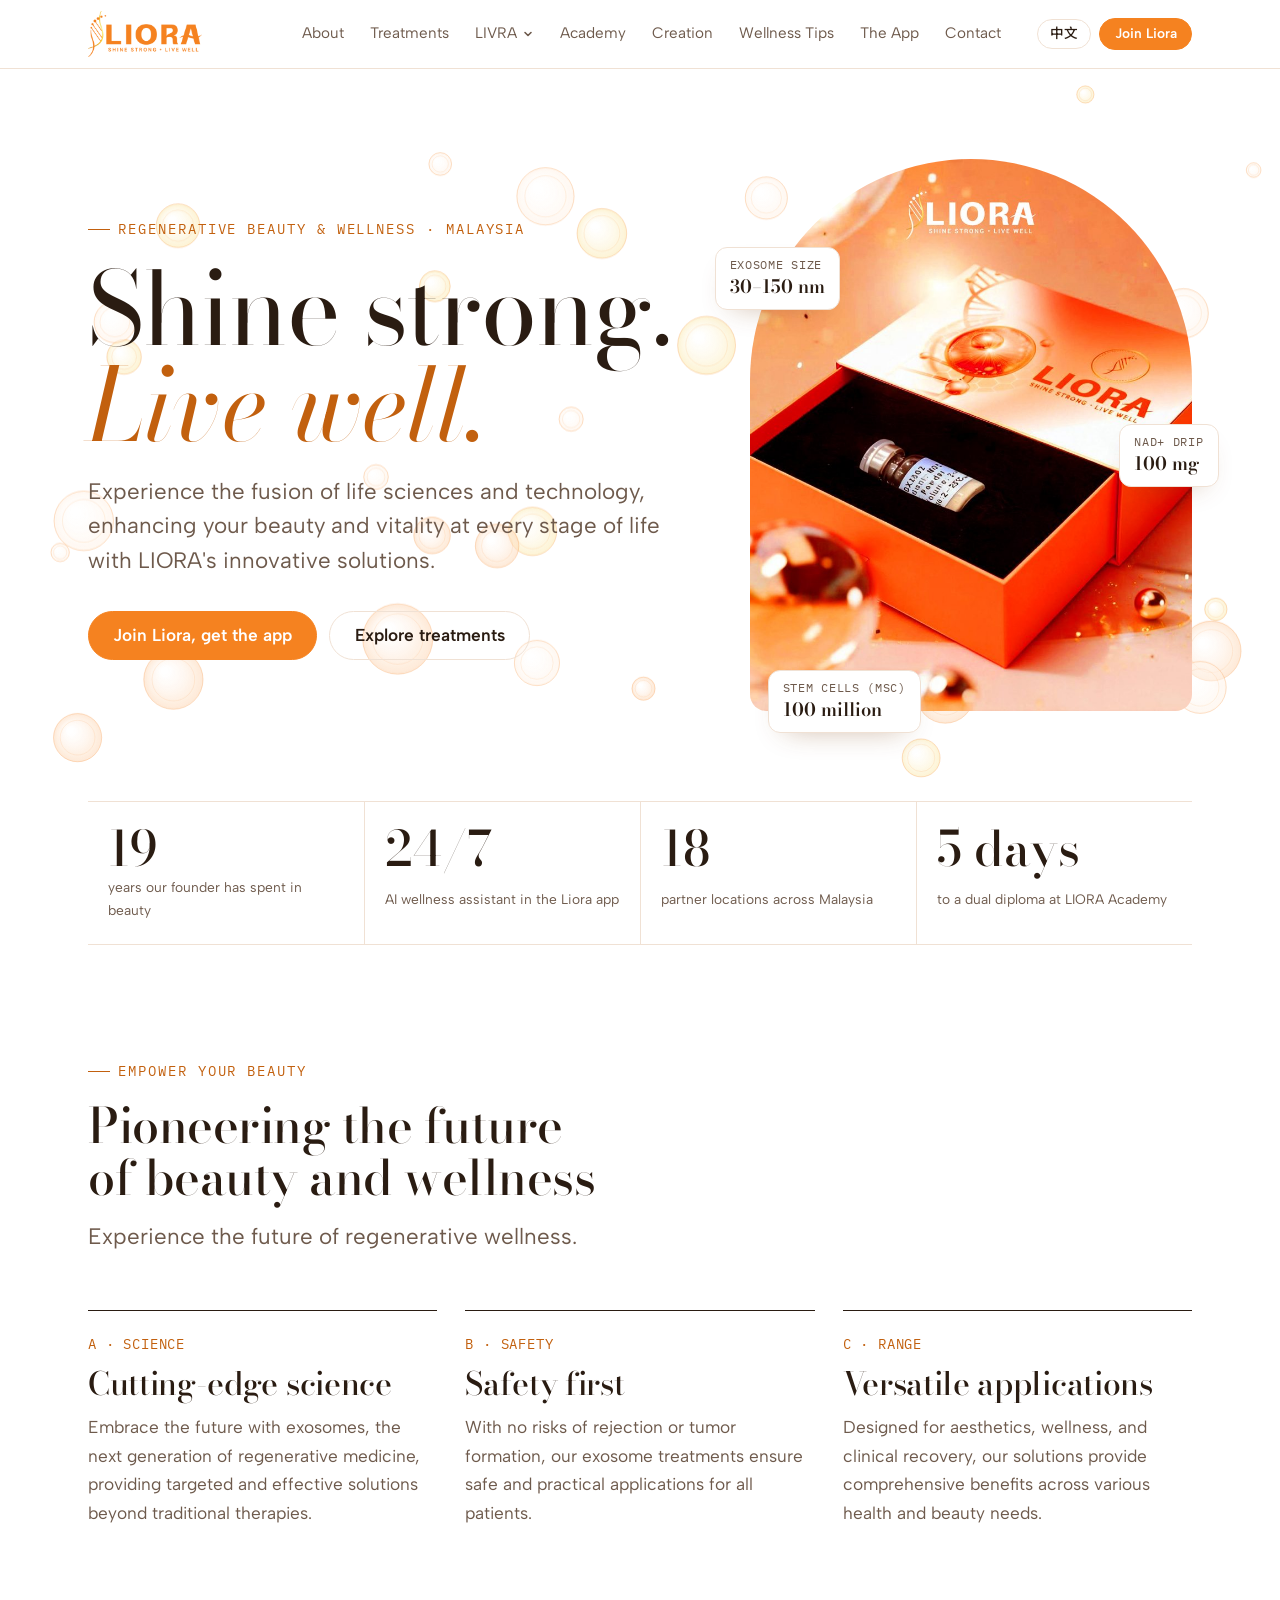
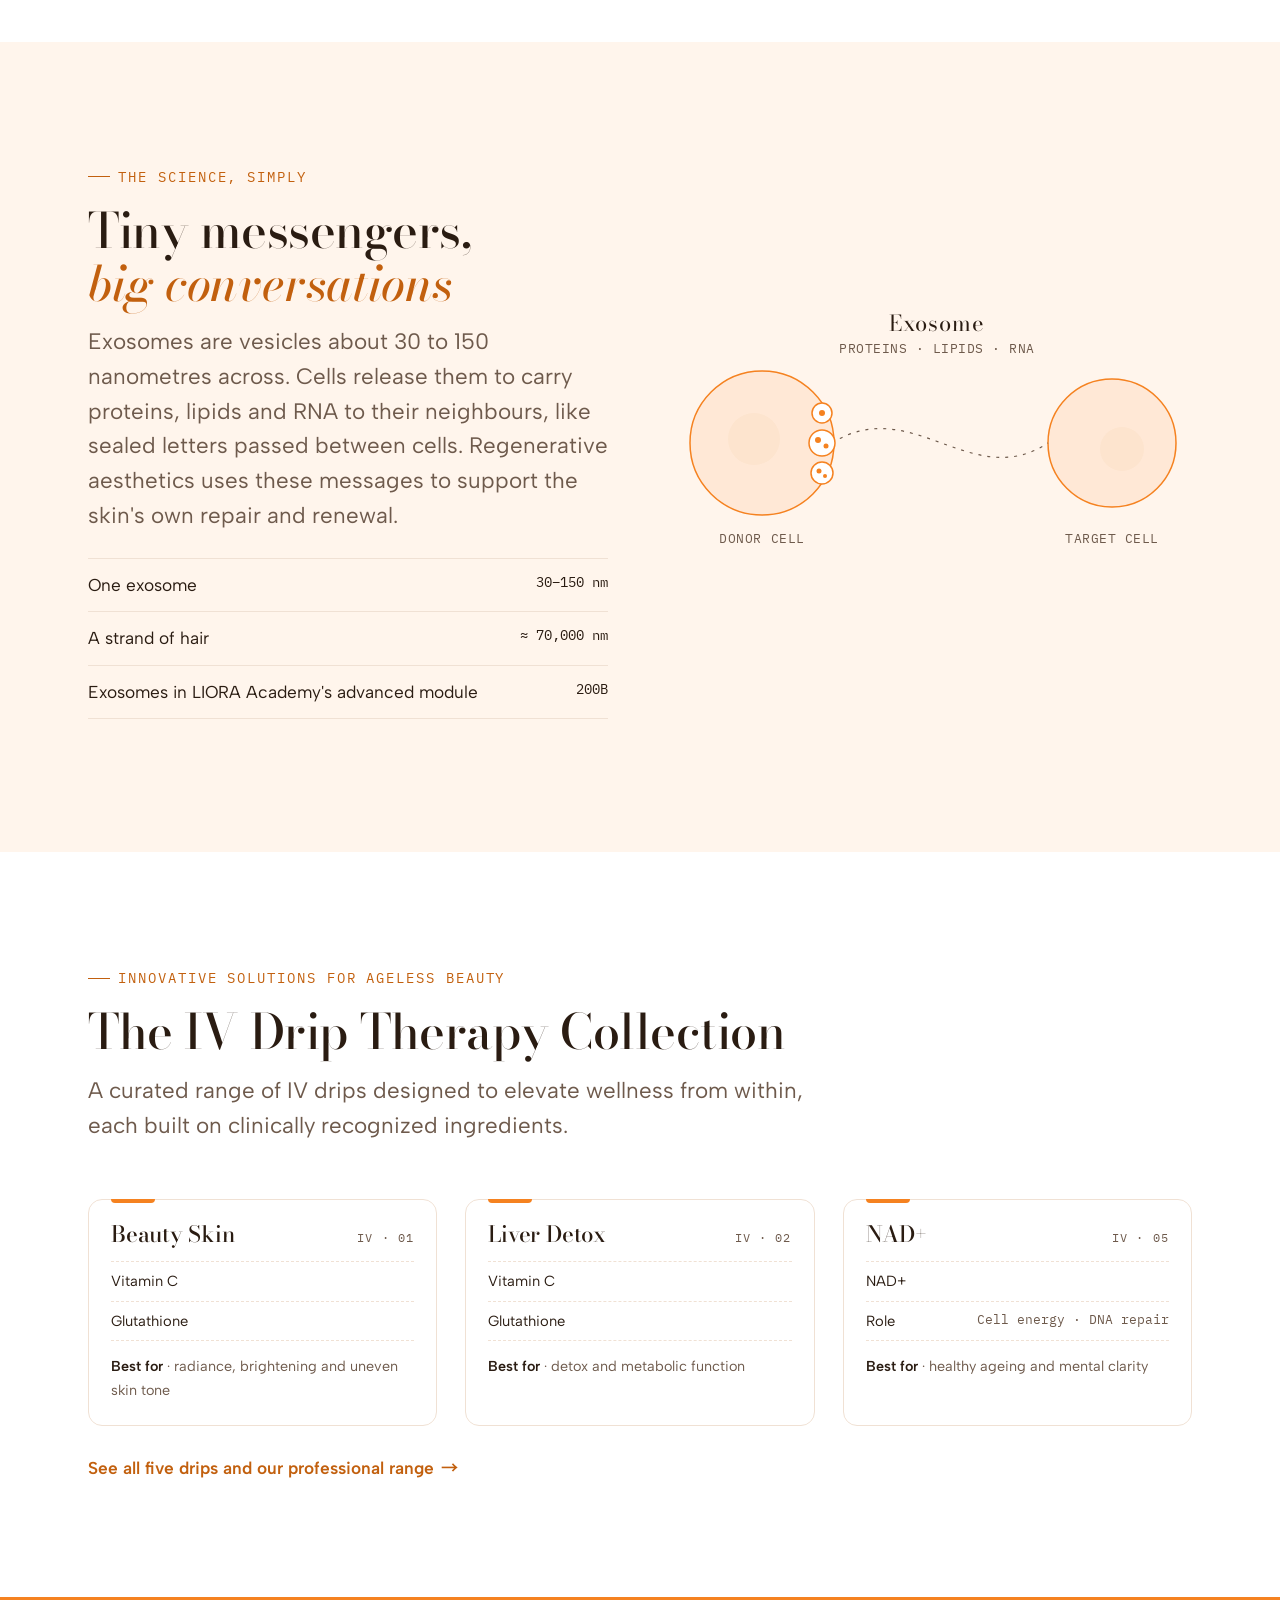
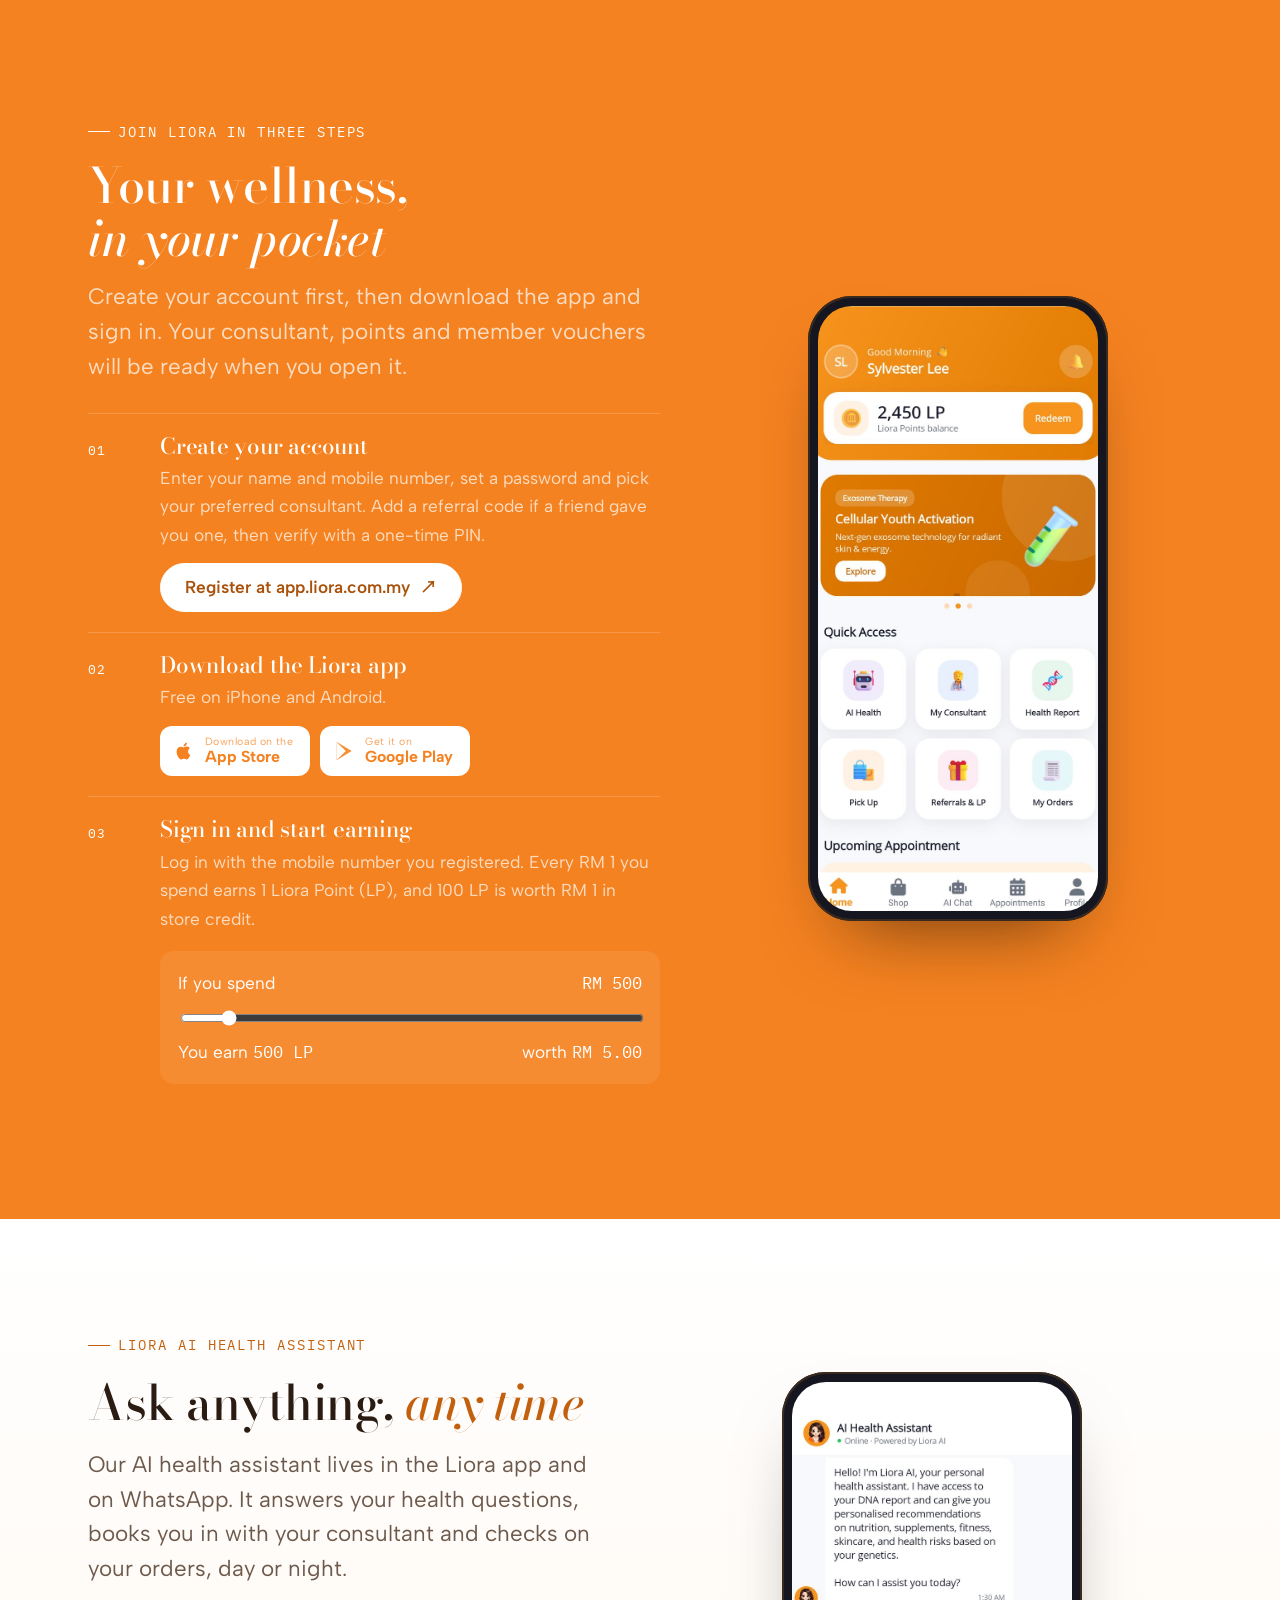
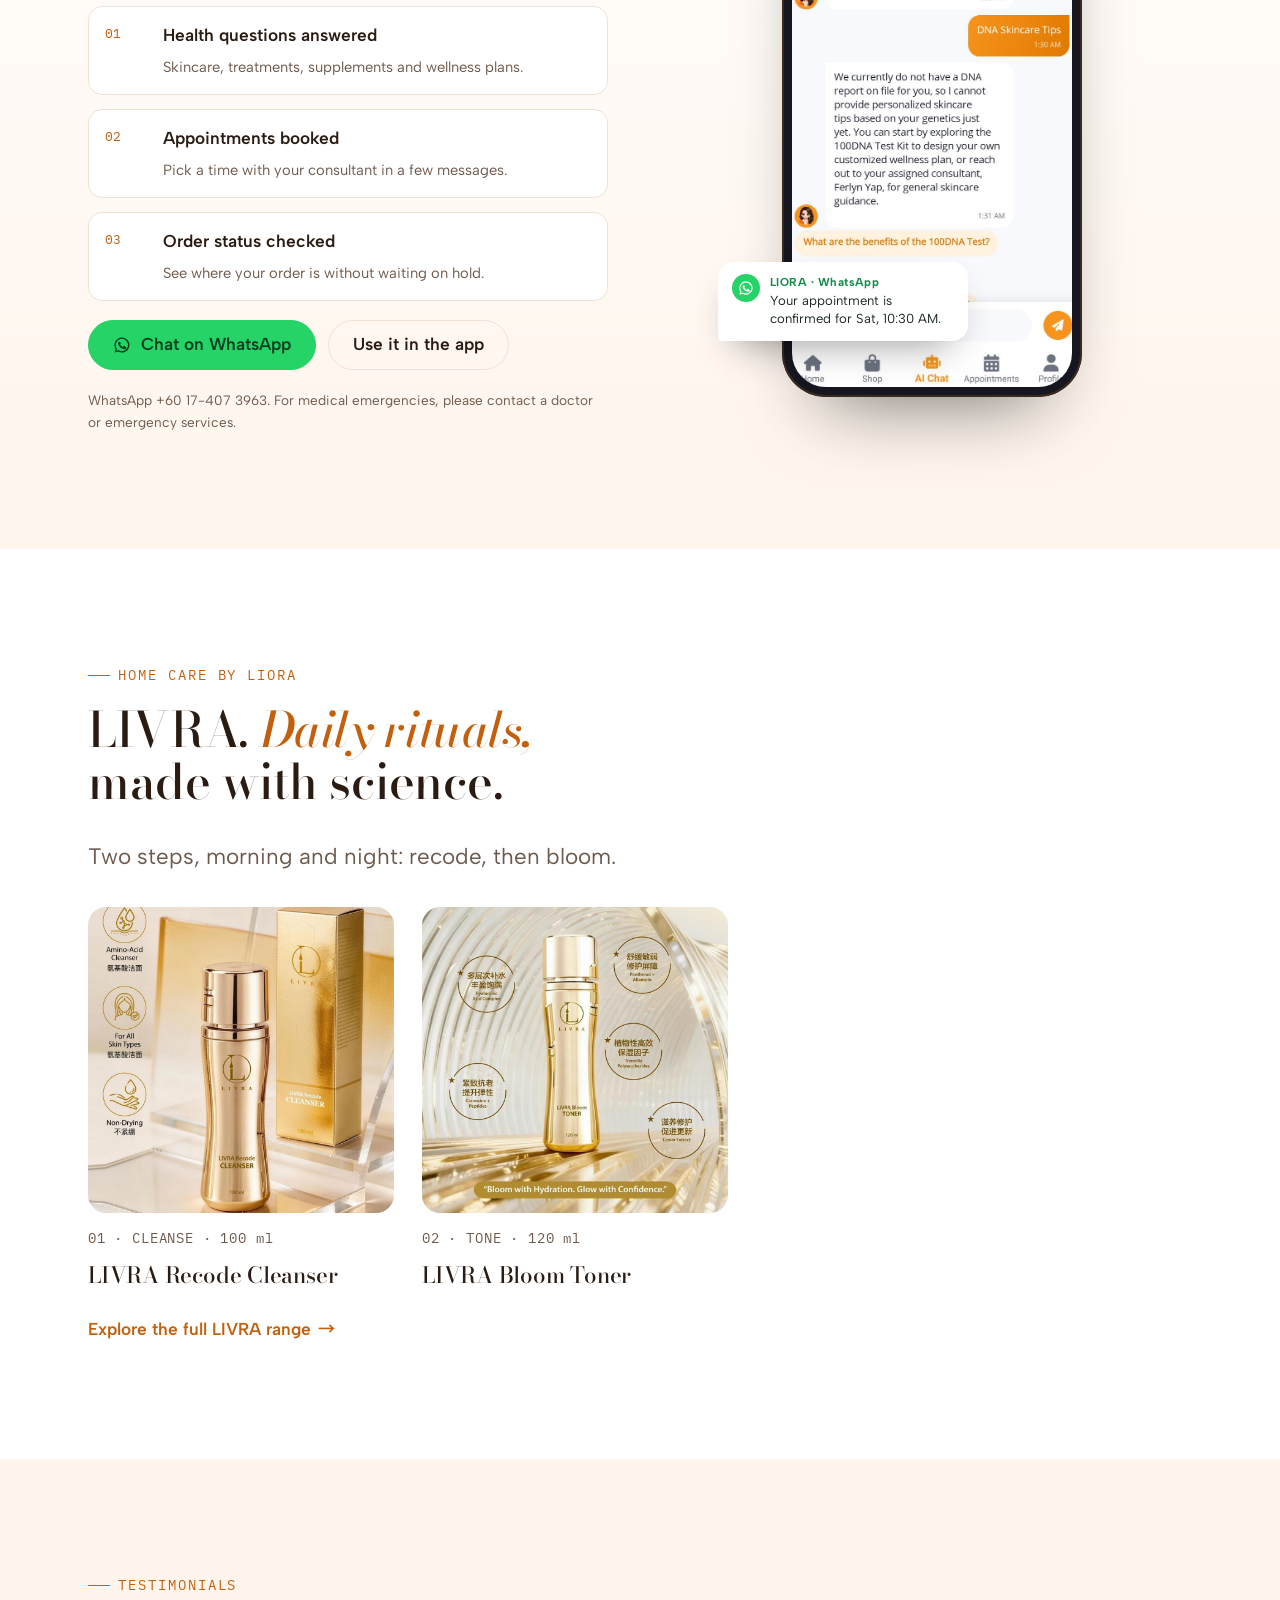
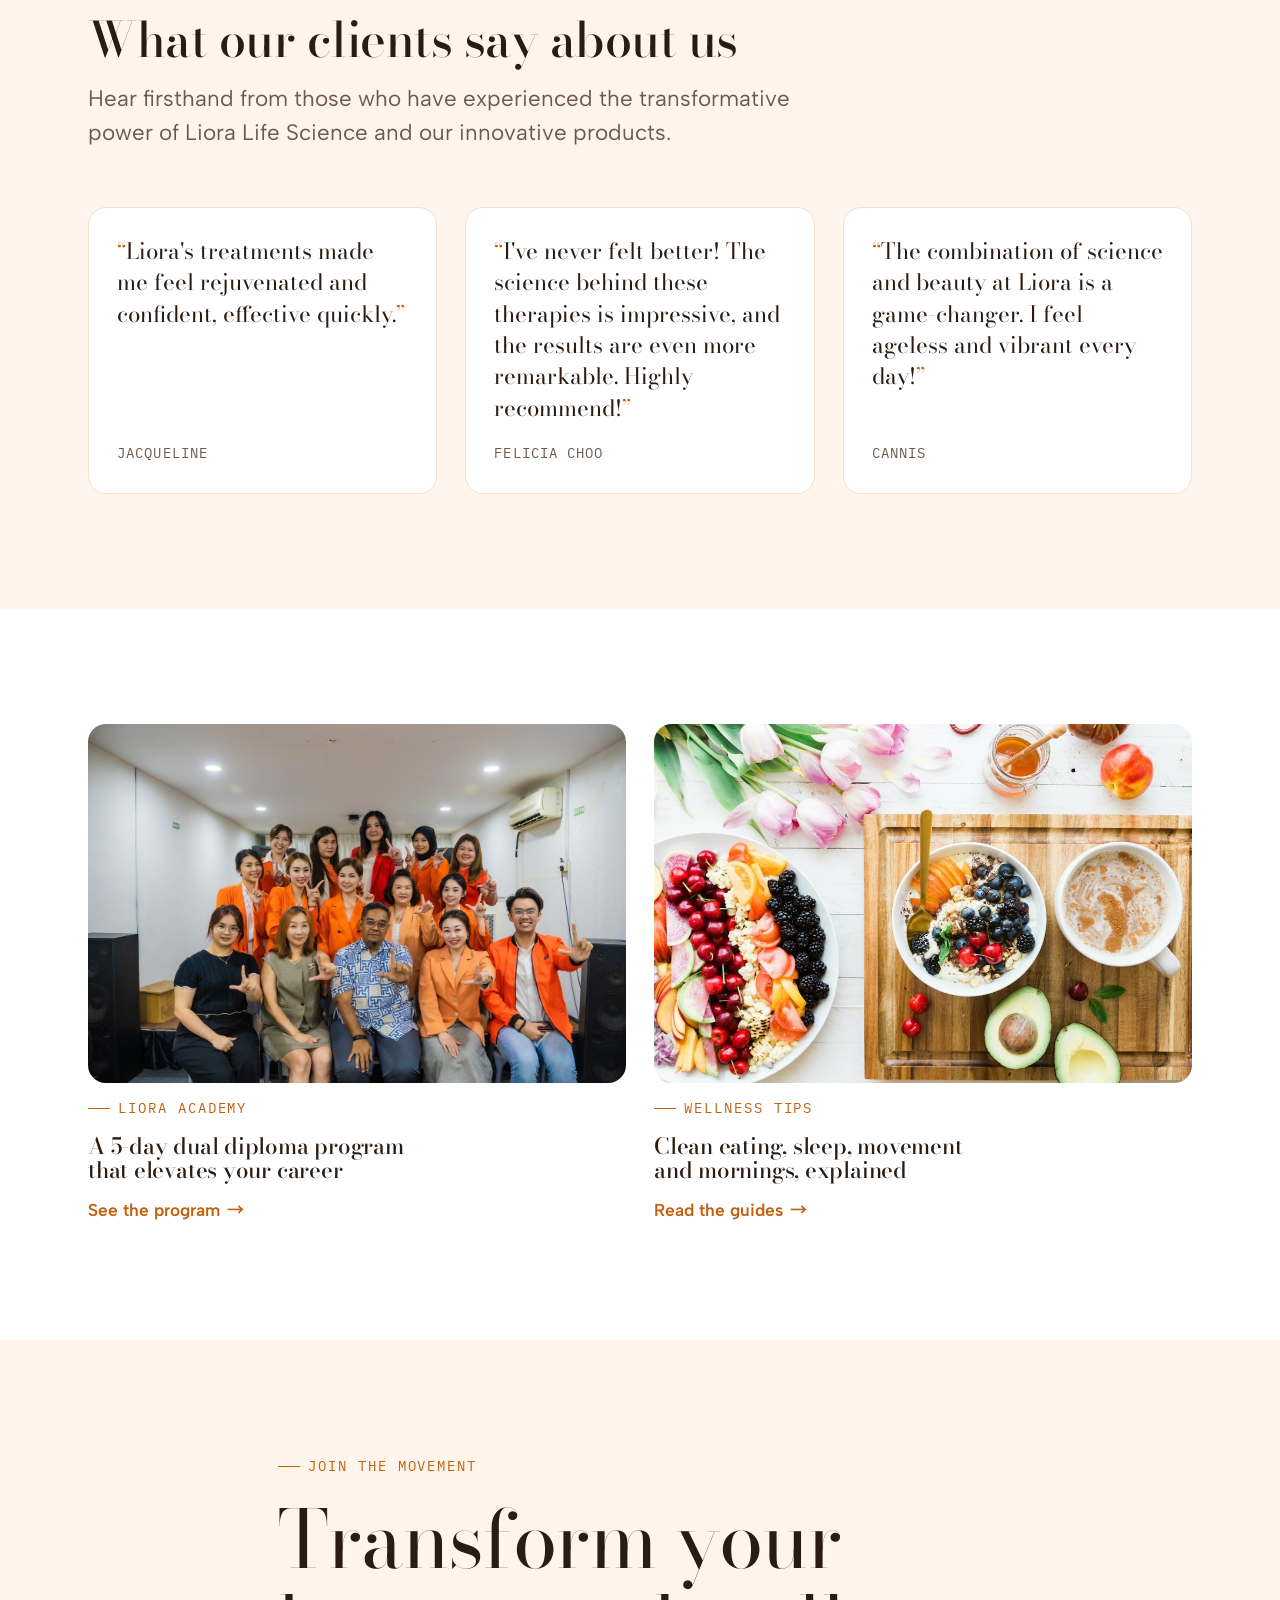
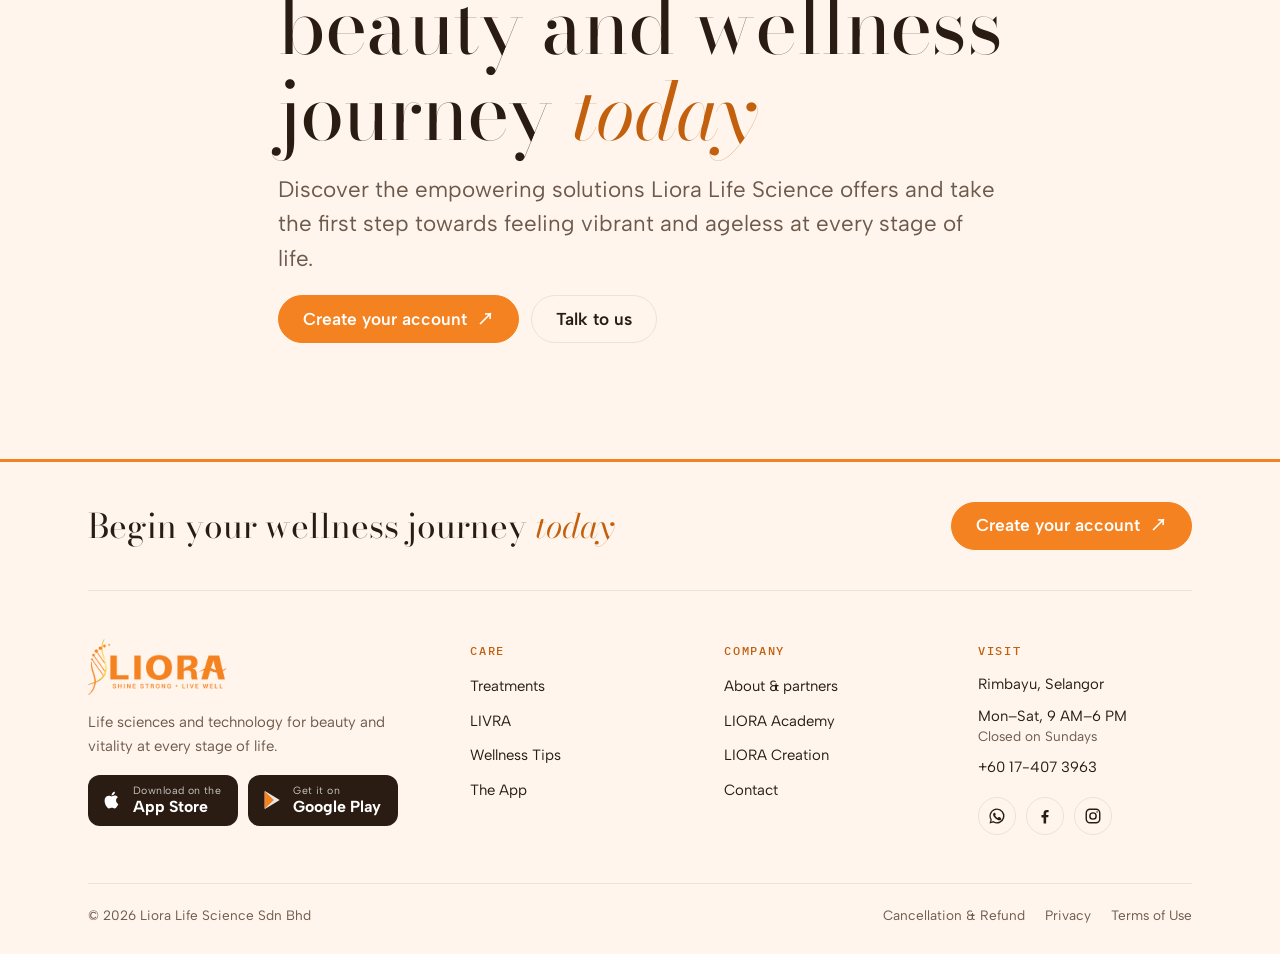
==== commit a71f611a: "Update instagram" ====
--- a/index.html
+++ b/index.html
@@ -29,7 +29,7 @@
 <link rel="preconnect" href="https://fonts.googleapis.com">
 <link rel="preconnect" href="https://fonts.gstatic.com" crossorigin>
 <link rel="stylesheet" href="https://fonts.googleapis.com/css2?family=Albert+Sans:wght@400;500;600;700&family=Bodoni+Moda:ital,opsz,wght@0,6..96,400..700;1,6..96,400..600&family=IBM+Plex+Mono:wght@400;500&family=Noto+Sans+SC:wght@400;500;700&family=Noto+Serif+SC:wght@500;700&display=swap">
-<link rel="stylesheet" href="assets/styles.css">
+<link rel="stylesheet" href="assets/styles.css?v=20261004b">
 </head>
 <body>
 <!--BODY-START-->
@@ -42,7 +42,7 @@
       <a href="#about"><span lang="en">About</span><span lang="zh">关于我们</span></a>
       <a href="#treatments"><span lang="en">Treatments</span><span lang="zh">疗程</span></a>
       <div class="nav-group">
-        <a href="#livra" class="nav-group__top" aria-haspopup="true">LIVRA<svg class="caret" viewBox="0 0 12 12" aria-hidden="true"><path d="M3 4.5 6 7.5 9 4.5" fill="none" stroke="currentColor" stroke-width="1.6" stroke-linecap="round" stroke-linejoin="round"/></svg></a>
+        <a href="#livra" class="nav-group__top" aria-haspopup="true">LIVRA<svg class="caret" width="12" height="12" viewBox="0 0 12 12" aria-hidden="true"><path d="M3 4.5 6 7.5 9 4.5" fill="none" stroke="currentColor" stroke-width="1.6" stroke-linecap="round" stroke-linejoin="round"/></svg></a>
         <div class="subnav" role="menu">
           <a role="menuitem" href="#livra"><span lang="en">All LIVRA products</span><span lang="zh">全部 LIVRA 产品</span></a>
           <a role="menuitem" href="#livra-regrow">Regrow &amp; Replenish</a>
@@ -1146,10 +1146,11 @@
         <div><dt><span lang="en">Phone</span><span lang="zh">电话</span></dt><dd>+60 17-407 3963</dd></div>
         <div><dt>WhatsApp</dt><dd><a class="link-arrow" href="https://wa.me/60174073963" target="_blank" rel="noopener">+60 17-407 3963 ↗</a><br><span class="muted" style="font-size:.88rem"><span lang="en">Our AI health assistant replies 24/7: health questions, appointments and order status.</span><span lang="zh">AI 健康助理全天候回复：健康疑问、预约与订单状态。</span></span></dd></div>
         <div><dt><span lang="en">Customer service</span><span lang="zh">客服</span></dt><dd>+60 16-257 6918</dd></div>
-        <div><dt><span lang="en">Location</span><span lang="zh">地点</span></dt><dd><span lang="en">Bukit Jalil, Selangor</span><span lang="zh">雪兰莪 武吉加里尔</span></dd></div>
+        <div><dt><span lang="en">Location</span><span lang="zh">地点</span></dt><dd><span lang="en">Rimbayu, Selangor</span><span lang="zh">雪兰莪 Rimbayu</span></dd></div>
         <div><dt><span lang="en">Registered office</span><span lang="zh">注册地址</span></dt><dd>9, Jalan Dafodil 5/3, 42500 Telok Panglima Garang, Selangor, Malaysia</dd></div>
         <div><dt><span lang="en">Hours</span><span lang="zh">营业时间</span></dt><dd><span lang="en">Monday to Saturday, 9 AM to 6 PM<br>Sunday closed</span><span lang="zh">星期一至星期六 上午 9 时至下午 6 时<br>星期日休息</span></dd></div>
         <div><dt>Facebook</dt><dd><a class="link-arrow" href="https://www.facebook.com/lioralifescience" target="_blank" rel="noopener">lioralifescience ↗</a></dd></div>
+        <div><dt>Instagram</dt><dd><a class="link-arrow" href="https://www.instagram.com/lioralifescience" target="_blank" rel="noopener">lioralifescience ↗</a></dd></div>
       </dl>
       <form class="form" id="contactForm" novalidate>
         <h3><span lang="en">Send us a message</span><span lang="zh">留言给我们</span></h3>
@@ -1243,12 +1244,13 @@
       <div><h4><span lang="en">Company</span><span lang="zh">公司</span></h4><ul>
         <li><a href="#about"><span lang="en">About &amp; partners</span><span lang="zh">关于与伙伴</span></a></li><li><a href="#academy"><span lang="en">LIORA Academy</span><span lang="zh">LIORA 学院</span></a></li><li><a href="#creation">LIORA Creation</a></li><li><a href="#contact"><span lang="en">Contact</span><span lang="zh">联系我们</span></a></li></ul></div>
       <div><h4><span lang="en">Visit</span><span lang="zh">到访</span></h4><ul class="foot-visit">
-        <li><span lang="en">Bukit Jalil, Selangor</span><span lang="zh">雪兰莪 武吉加里尔</span></li>
+        <li><span lang="en">Rimbayu, Selangor</span><span lang="zh">雪兰莪 Rimbayu</span></li>
         <li><span lang="en">Mon–Sat, 9 AM–6 PM</span><span lang="zh">周一至周六 9:00–18:00</span><small lang="en">Closed on Sundays</small><small lang="zh">周日休息</small></li>
         <li><a href="https://wa.me/60174073963" target="_blank" rel="noopener">+60 17-407 3963</a></li></ul>
         <div class="socials">
           <a href="https://wa.me/60174073963" target="_blank" rel="noopener" aria-label="WhatsApp"><svg viewBox="0 0 24 24" fill="currentColor" aria-hidden="true"><path d="M12 2a10 10 0 0 0-8.6 15.1L2 22l5-1.3A10 10 0 1 0 12 2zm0 18.2c-1.6 0-3.1-.4-4.4-1.2l-.3-.2-3 .8.8-2.9-.2-.3A8.2 8.2 0 1 1 12 20.2zm4.5-6.1c-.2-.1-1.5-.7-1.7-.8-.2-.1-.4-.1-.6.1l-.8 1c-.1.2-.3.2-.5.1a6.7 6.7 0 0 1-3.3-2.9c-.2-.4.2-.4.7-1.3.1-.2 0-.3 0-.4l-.8-1.8c-.2-.5-.4-.4-.6-.4h-.5a1 1 0 0 0-.7.3 3 3 0 0 0-.9 2.2 5.2 5.2 0 0 0 1.1 2.8 11.9 11.9 0 0 0 4.6 4c1.7.7 2.4.8 3.2.7.5-.1 1.5-.6 1.8-1.2.2-.6.2-1.1.1-1.2l-.5-.3z"/></svg></a>
           <a href="https://www.facebook.com/lioralifescience" target="_blank" rel="noopener" aria-label="Facebook"><svg viewBox="0 0 24 24" fill="currentColor" aria-hidden="true"><path d="M13.5 22v-8.2h2.8l.4-3.2h-3.2V8.5c0-.9.3-1.6 1.6-1.6h1.7V4.1a23 23 0 0 0-2.5-.1c-2.5 0-4.2 1.5-4.2 4.3v2.4H7.3v3.2h2.8V22z"/></svg></a>
+          <a href="https://www.instagram.com/lioralifescience" target="_blank" rel="noopener" aria-label="Instagram"><svg viewBox="0 0 24 24" fill="none" stroke="currentColor" stroke-width="1.9" stroke-linecap="round" stroke-linejoin="round" aria-hidden="true"><rect x="3" y="3" width="18" height="18" rx="5"/><circle cx="12" cy="12" r="4.2"/><circle cx="17.4" cy="6.6" r="1" fill="currentColor" stroke="none"/></svg></a>
         </div>
       </div>
     </div>
@@ -1261,7 +1263,7 @@
 
 <div class="joinbar"><span lang="en">New to Liora? Join and get the app.</span><span lang="zh">首次来到 LIORA？注册并下载 App。</span><a class="btn btn--sm" href="#join"><span lang="en">Join</span><span lang="zh">加入</span></a></div>
 
-<script src="assets/app.js"></script>
+<script src="assets/app.js?v=20261004b"></script>
 <!--BODY-END-->
 </body>
 </html>
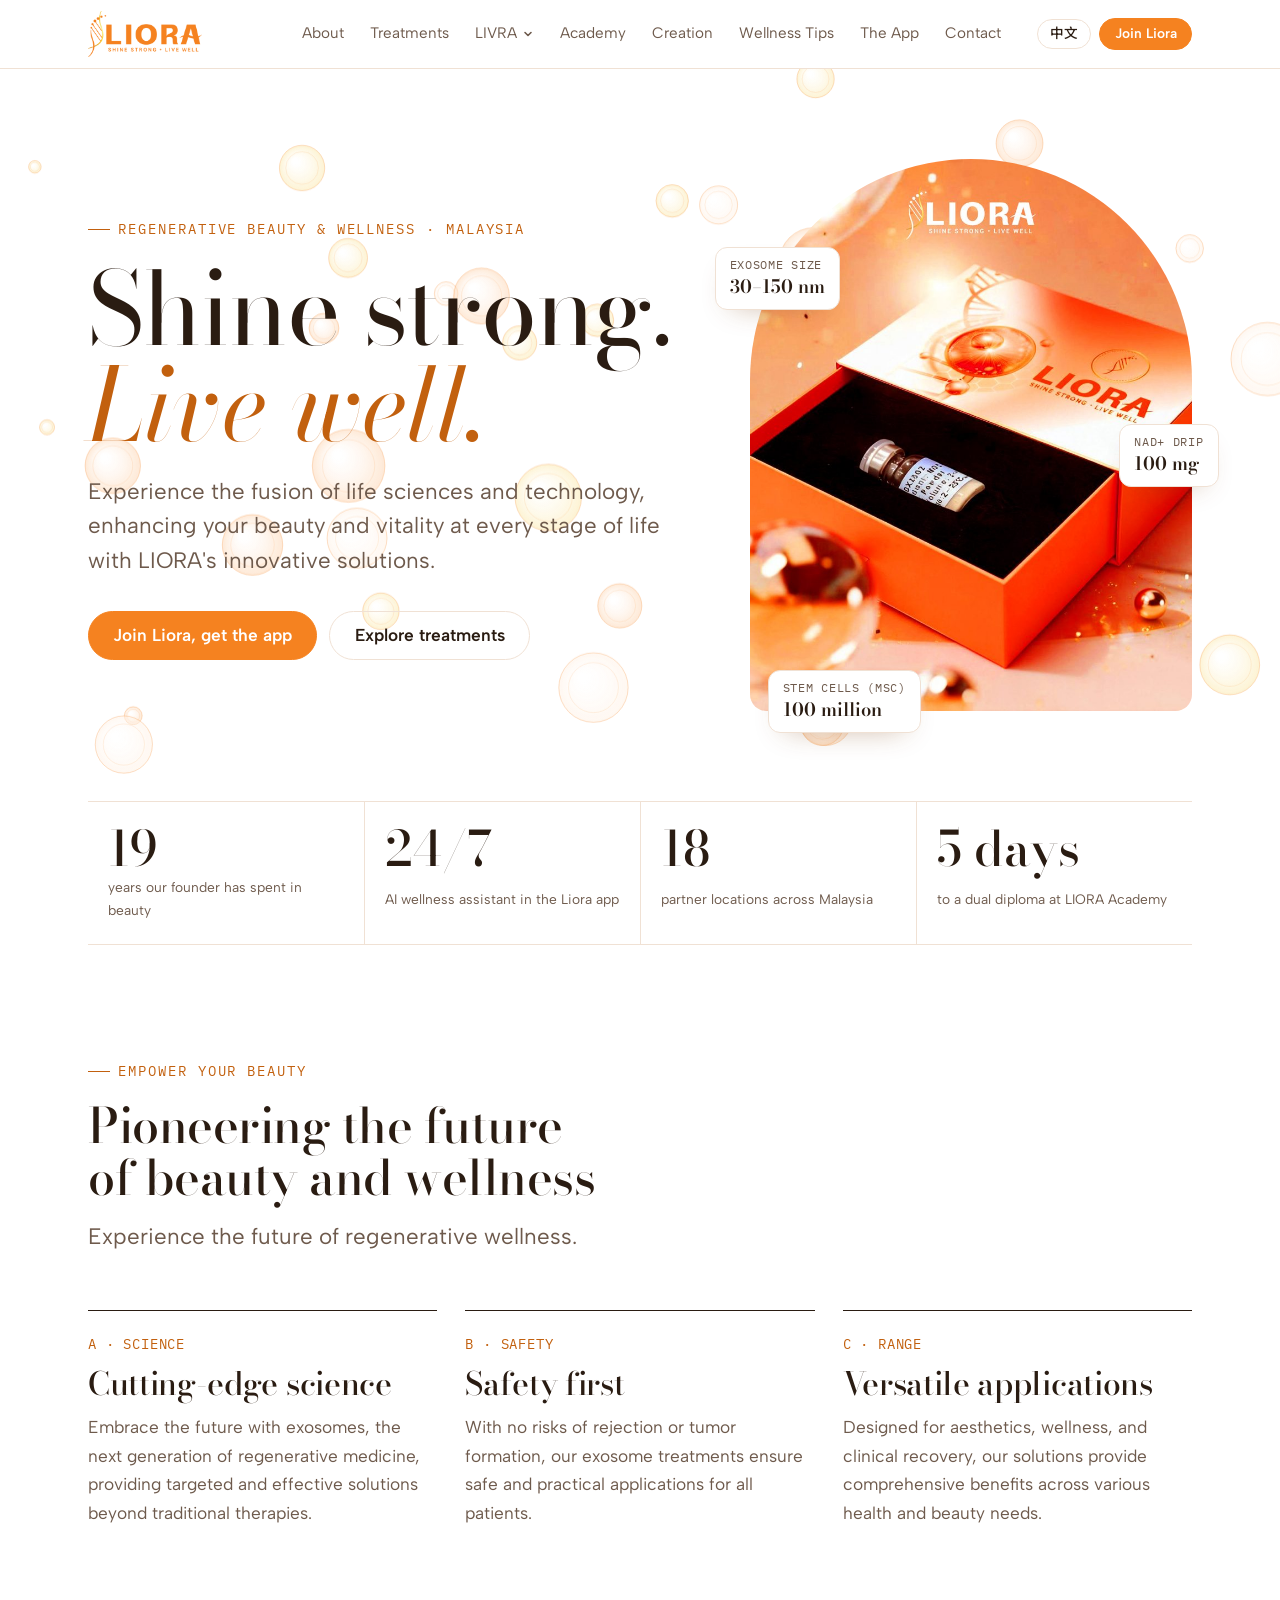
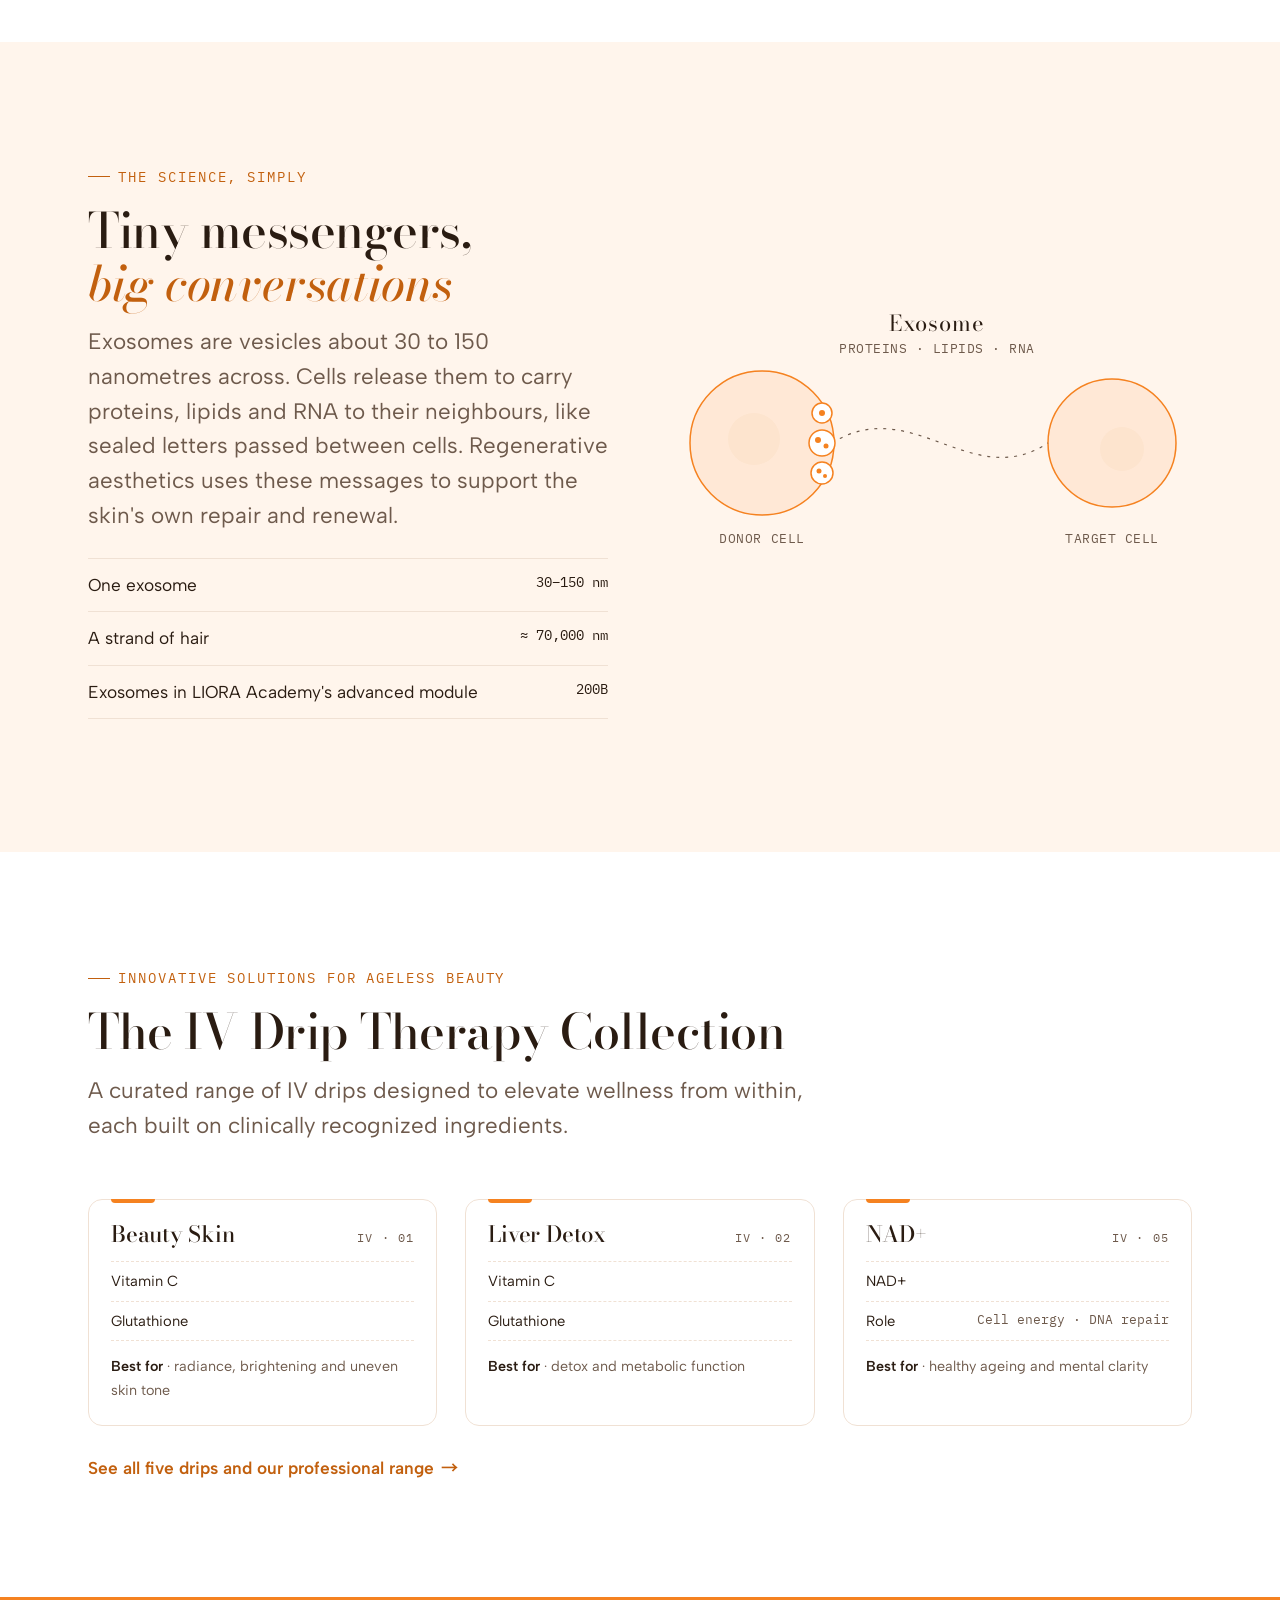
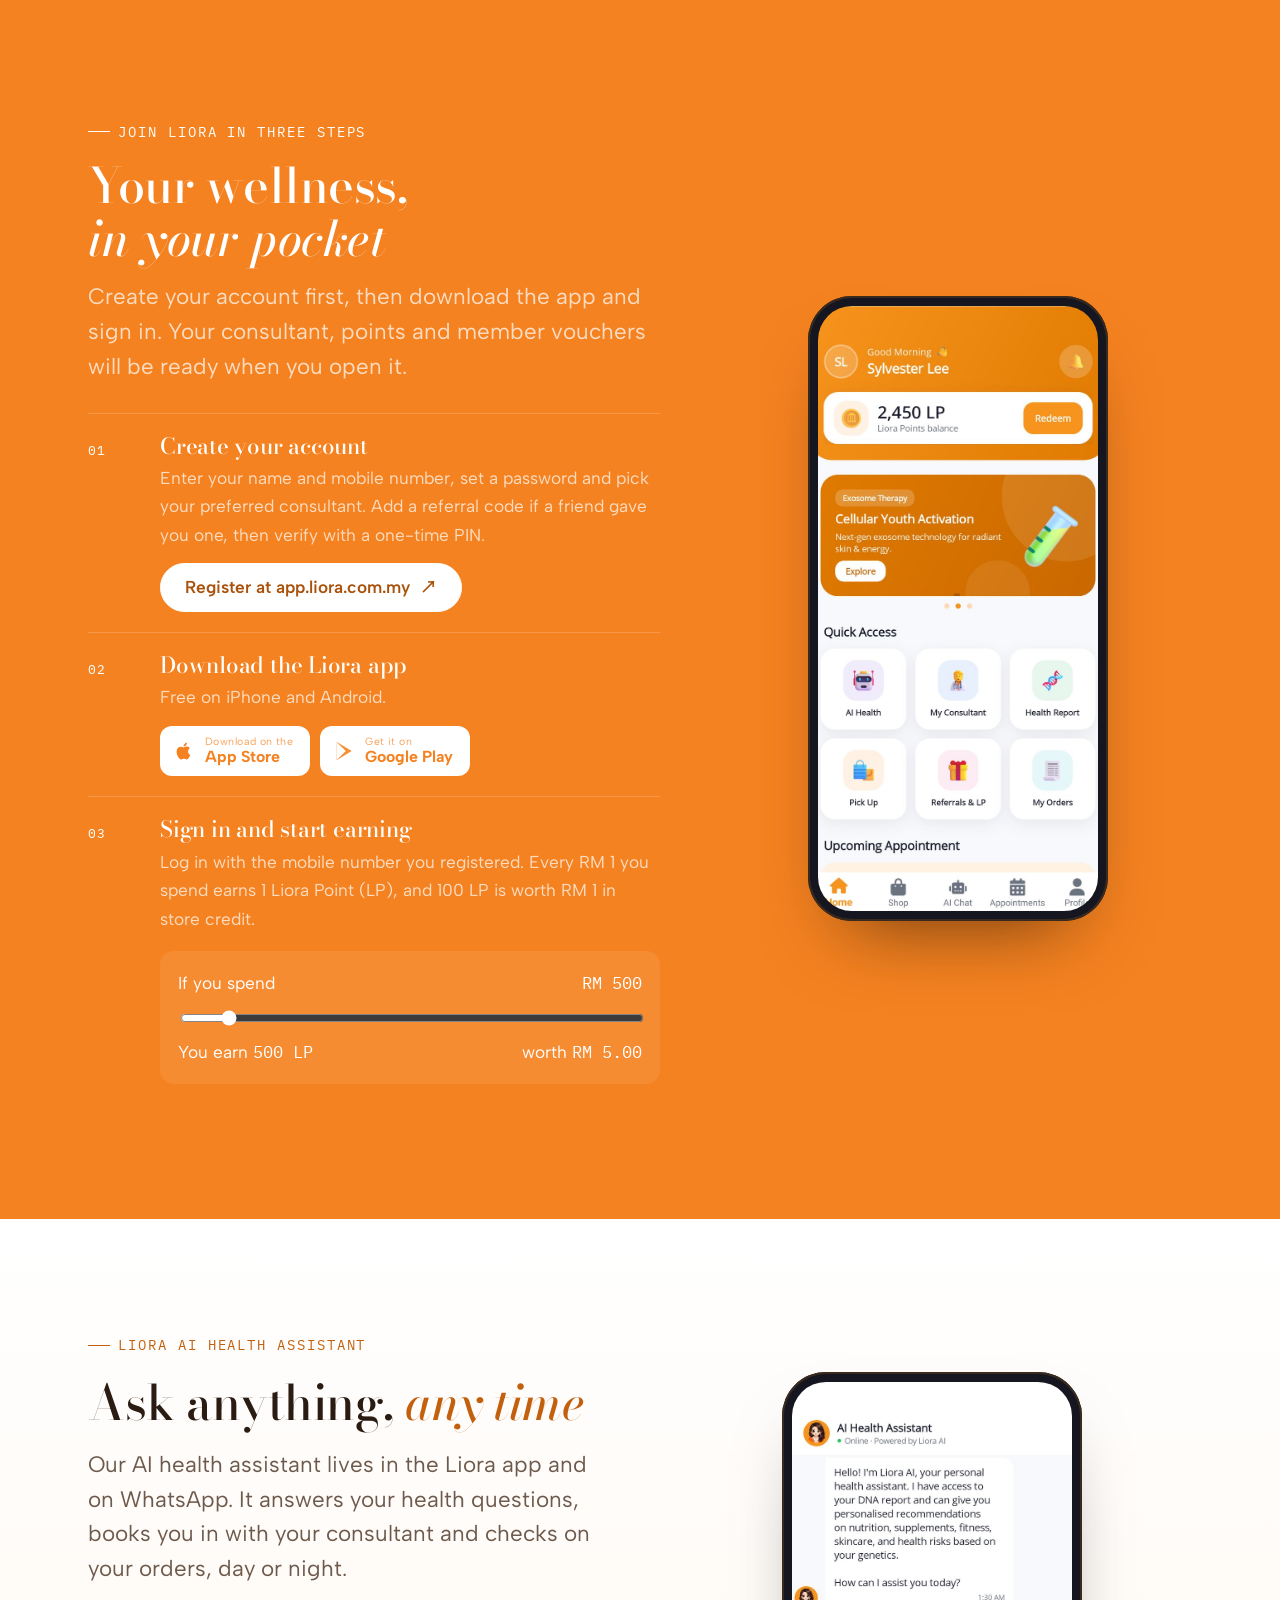
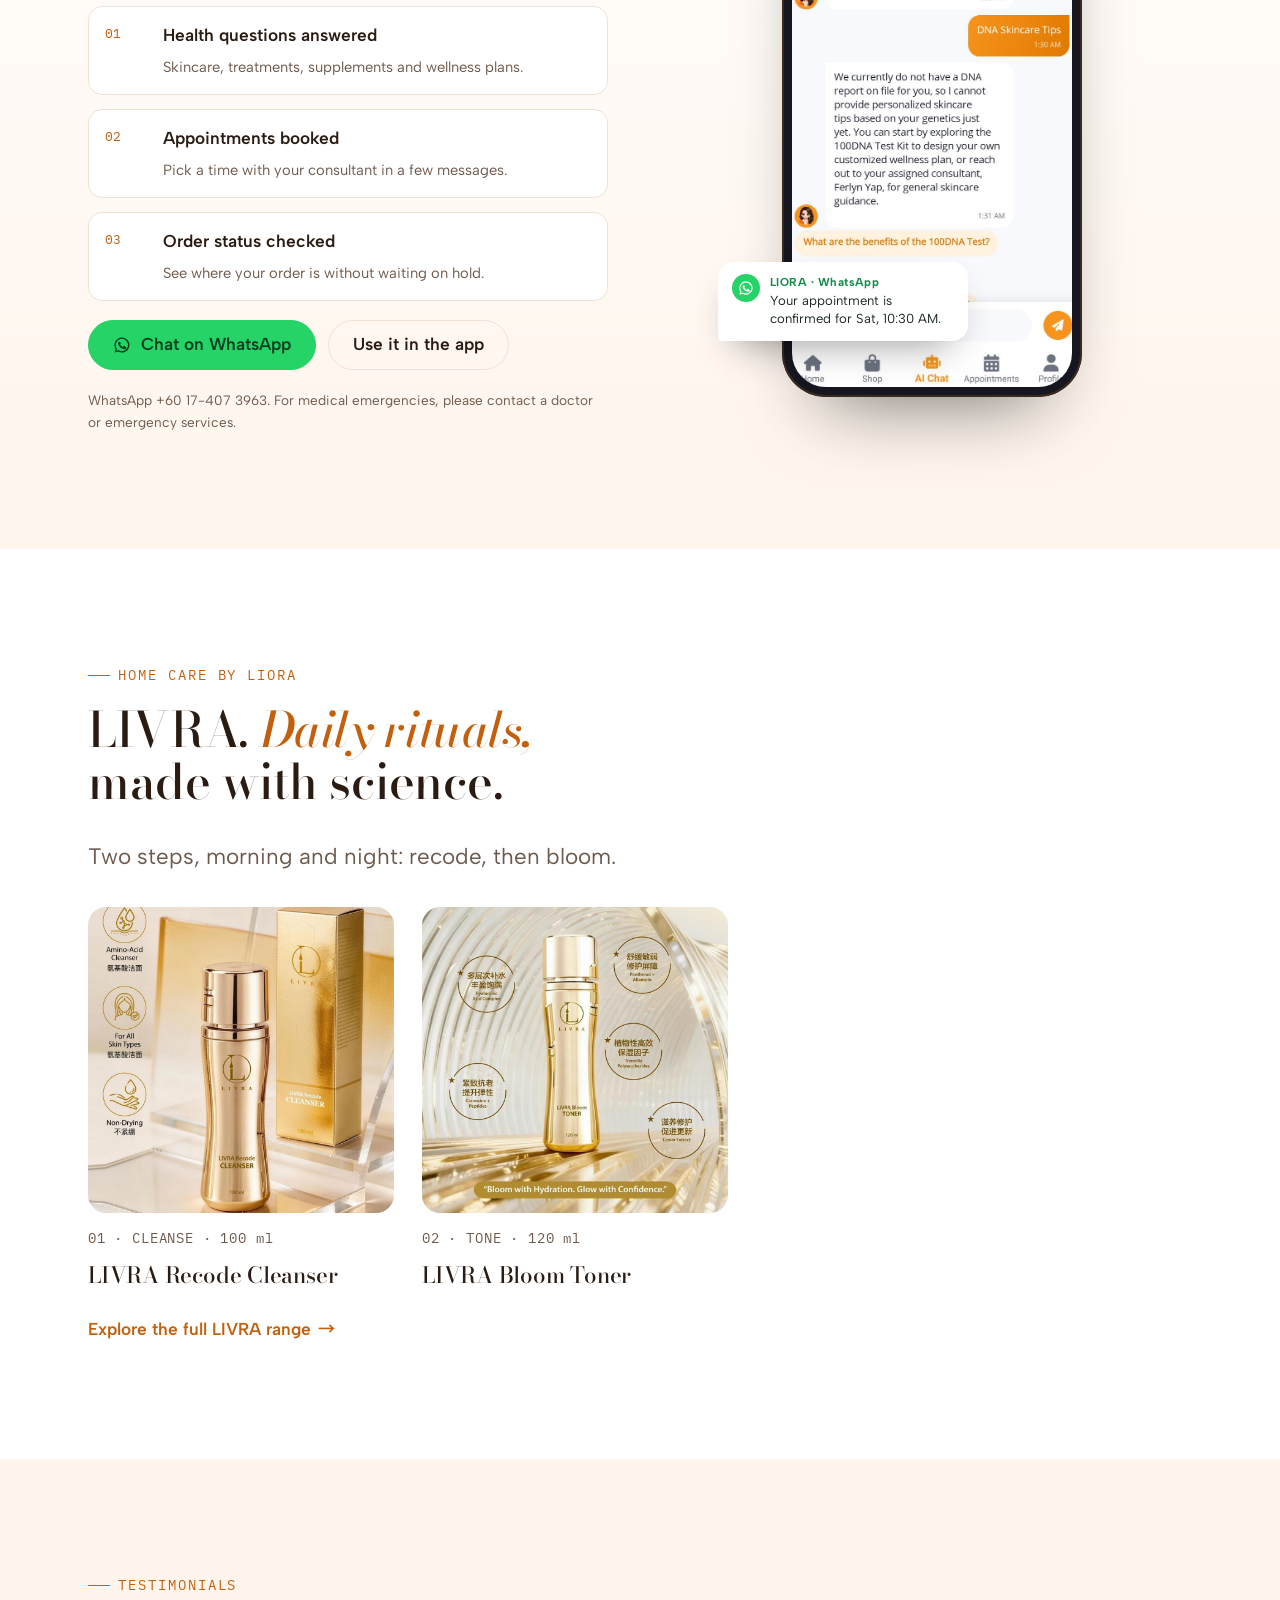
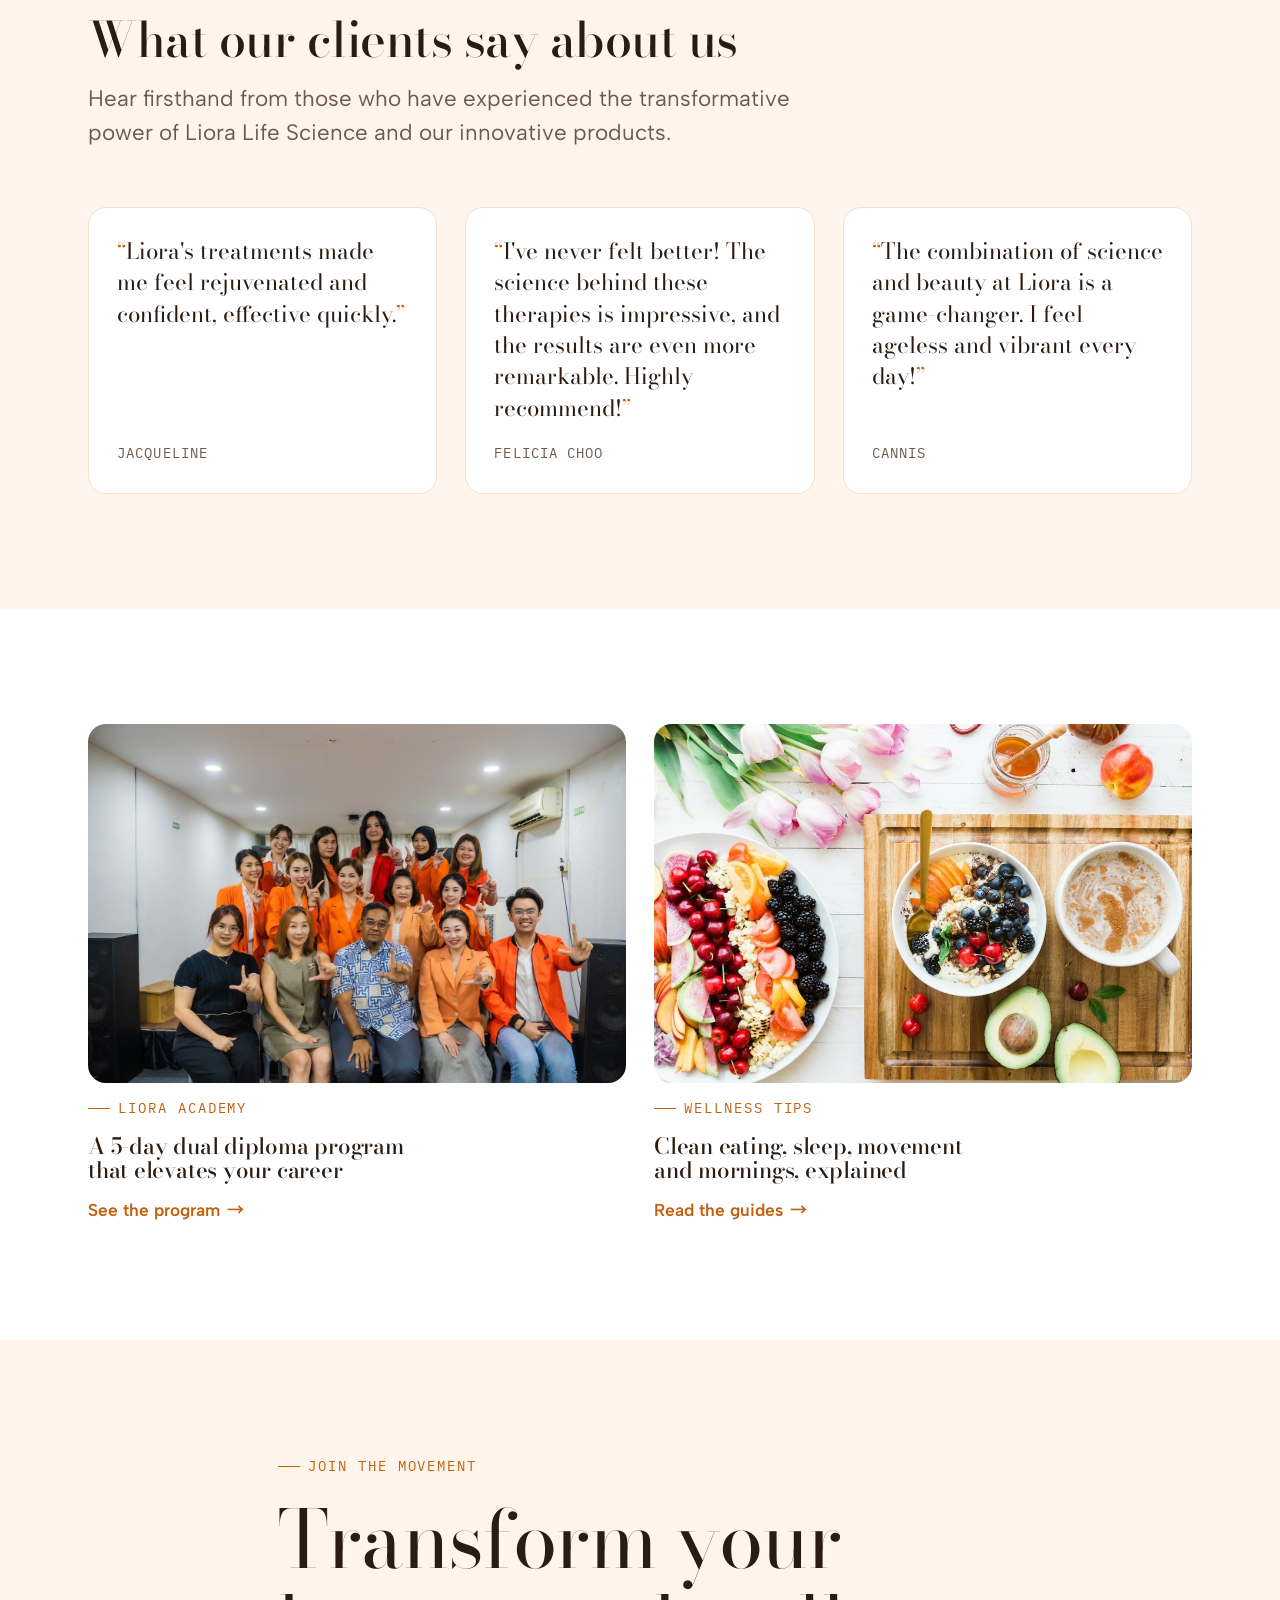
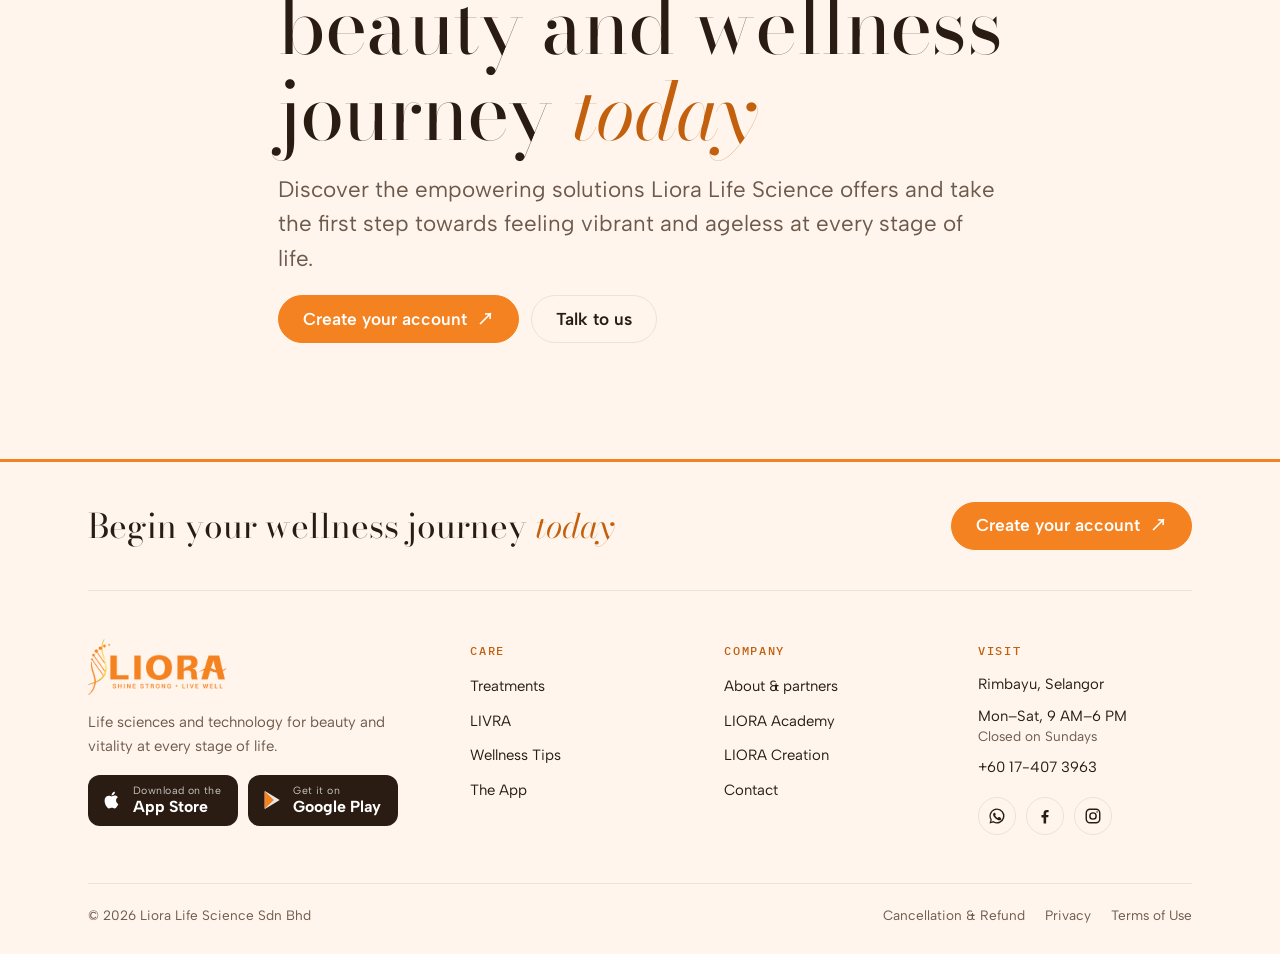
==== commit 85b9cd8d: "Added hero image" ====
--- a/index.html
+++ b/index.html
@@ -29,7 +29,7 @@
 <link rel="preconnect" href="https://fonts.googleapis.com">
 <link rel="preconnect" href="https://fonts.gstatic.com" crossorigin>
 <link rel="stylesheet" href="https://fonts.googleapis.com/css2?family=Albert+Sans:wght@400;500;600;700&family=Bodoni+Moda:ital,opsz,wght@0,6..96,400..700;1,6..96,400..600&family=IBM+Plex+Mono:wght@400;500&family=Noto+Sans+SC:wght@400;500;700&family=Noto+Serif+SC:wght@500;700&display=swap">
-<link rel="stylesheet" href="assets/styles.css?v=20261004b">
+<link rel="stylesheet" href="assets/styles.css?v=20261004c">
 </head>
 <body>
 <!--BODY-START-->
@@ -557,10 +557,14 @@
 
 <!-- =================================================== LIVRA -->
 <section class="view" id="livra">
-  <div class="wrap page-hero">
+  <div class="wrap page-hero livra-hero">
+   <div>
     <p class="eyebrow">LIVRA</p>
     <h1 style="margin-top:1rem"><span lang="en">Daily rituals, <em>made with science</em></span><span lang="zh">以科学打造的<em>日常仪式</em></span></h1>
     <p class="lede"><span lang="en">LIVRA is LIORA's home-care line, created so the results you build in treatment carry on at home. Choose a product to see its full guide.</span><span lang="zh">LIVRA 是 LIORA 的居家护理系列，让您在疗程中累积的成果在家中延续。选择产品，查看完整介绍。</span></p>
+    <p style="margin-top:1.6rem"><a class="btn" href="#join"><span lang="en">Shop in the Liora app</span><span lang="zh">在 Liora App 选购</span></a></p>
+   </div>
+   <figure class="livra-hero__img"><img src="assets/img/livra-hero.jpg" width="810" height="1080" alt="The LIVRA collection: Make healing part of everyday life" data-alt-en="The LIVRA collection: Make healing part of everyday life" data-alt-zh="LIVRA 全系列产品：让疗愈成为日常"></figure>
   </div>
   <section class="section" style="padding-top:0">
     <div class="wrap">
@@ -1263,7 +1267,7 @@
 
 <div class="joinbar"><span lang="en">New to Liora? Join and get the app.</span><span lang="zh">首次来到 LIORA？注册并下载 App。</span><a class="btn btn--sm" href="#join"><span lang="en">Join</span><span lang="zh">加入</span></a></div>
 
-<script src="assets/app.js?v=20261004b"></script>
+<script src="assets/app.js?v=20261004c"></script>
 <!--BODY-END-->
 </body>
 </html>
--- a/assets/styles.css
+++ b/assets/styles.css
@@ -619,3 +619,12 @@
   .nav-group.is-closing .subnav { opacity: 0; visibility: hidden; transform: translate(-50%, 6px); }
   .nav-group.is-closing .caret { transform: none; }
 }
+
+/* LIVRA overview hero */
+.livra-hero { display: grid; grid-template-columns: minmax(0, 1.05fr) minmax(0, 1fr); gap: clamp(28px, 5vw, 72px); align-items: center; }
+.livra-hero__img { margin: 0; justify-self: end; width: 100%; max-width: 520px; border-radius: 24px; overflow: hidden; border: 1px solid var(--line); box-shadow: 0 30px 60px -36px rgba(40, 20, 0, .5); }
+.livra-hero__img img { display: block; width: 100%; height: auto; }
+@media (max-width: 900px) {
+  .livra-hero { grid-template-columns: minmax(0, 1fr); }
+  .livra-hero__img { justify-self: center; }
+}
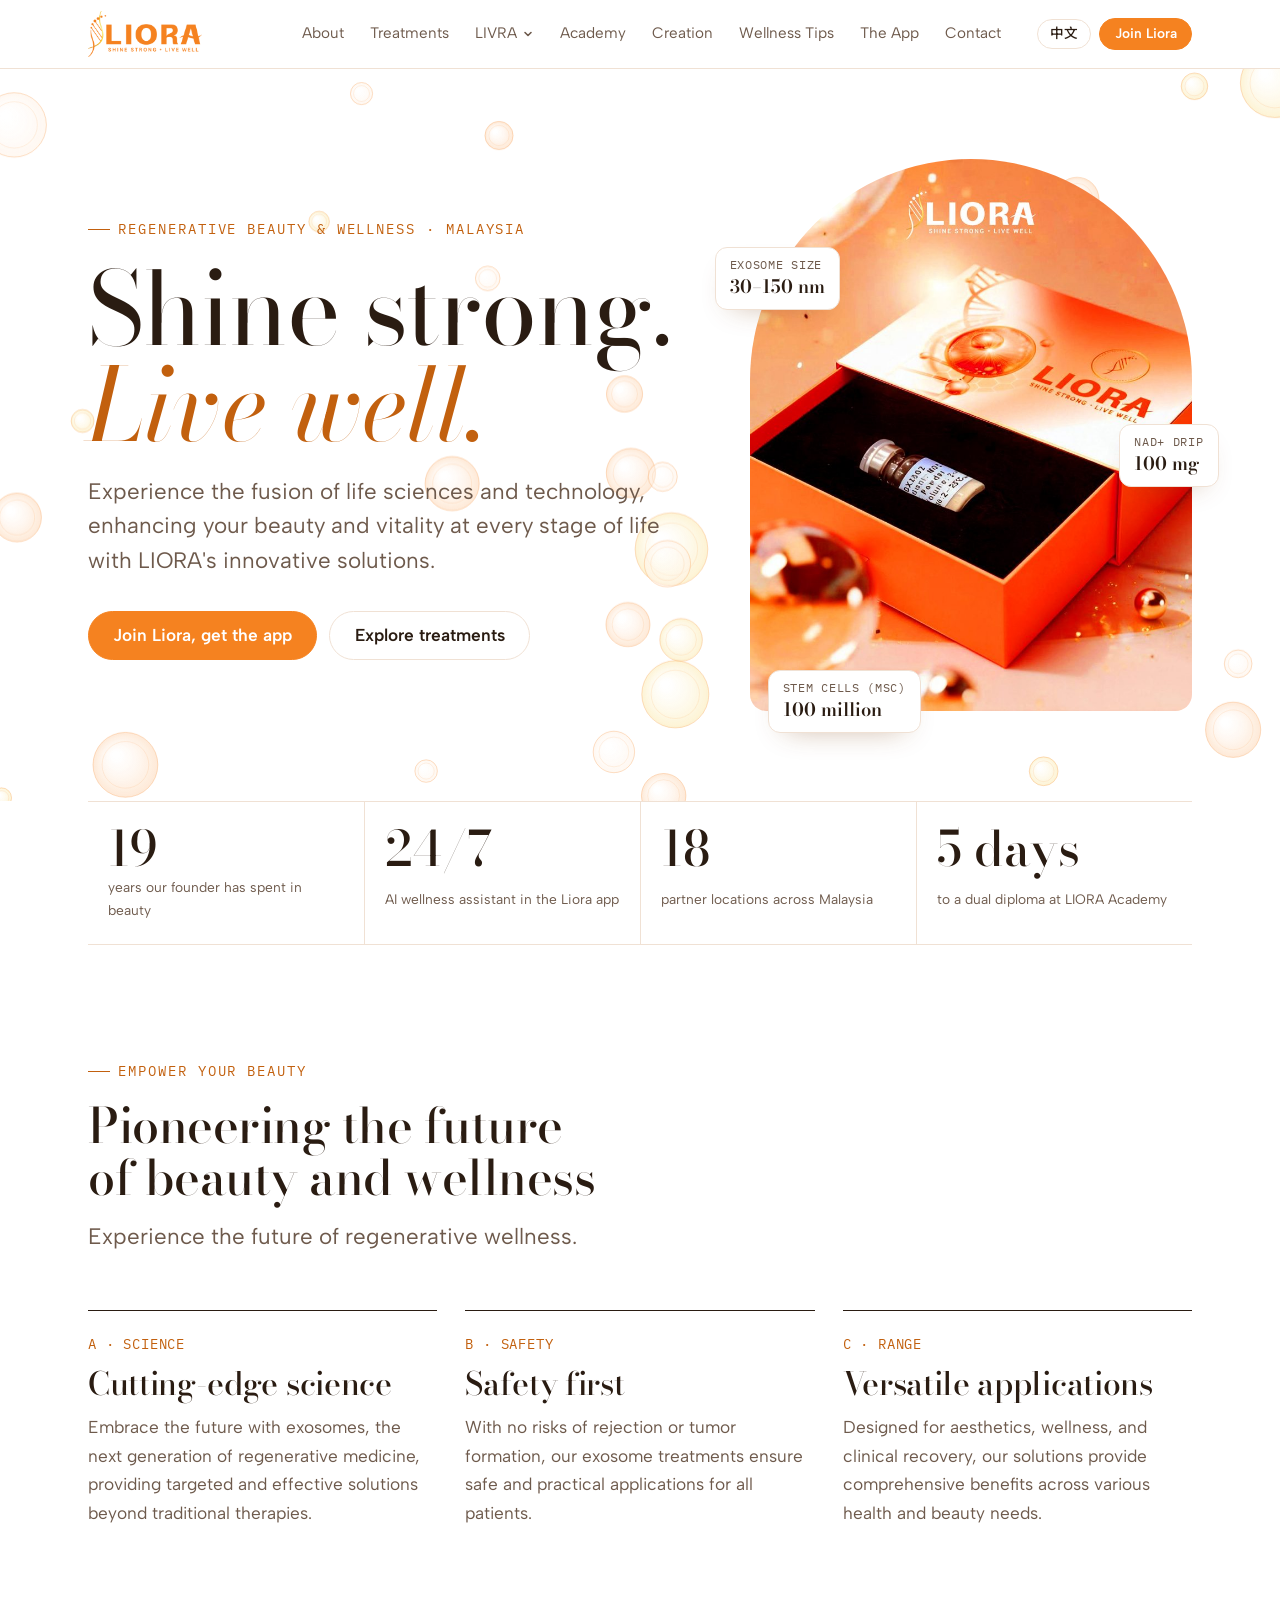
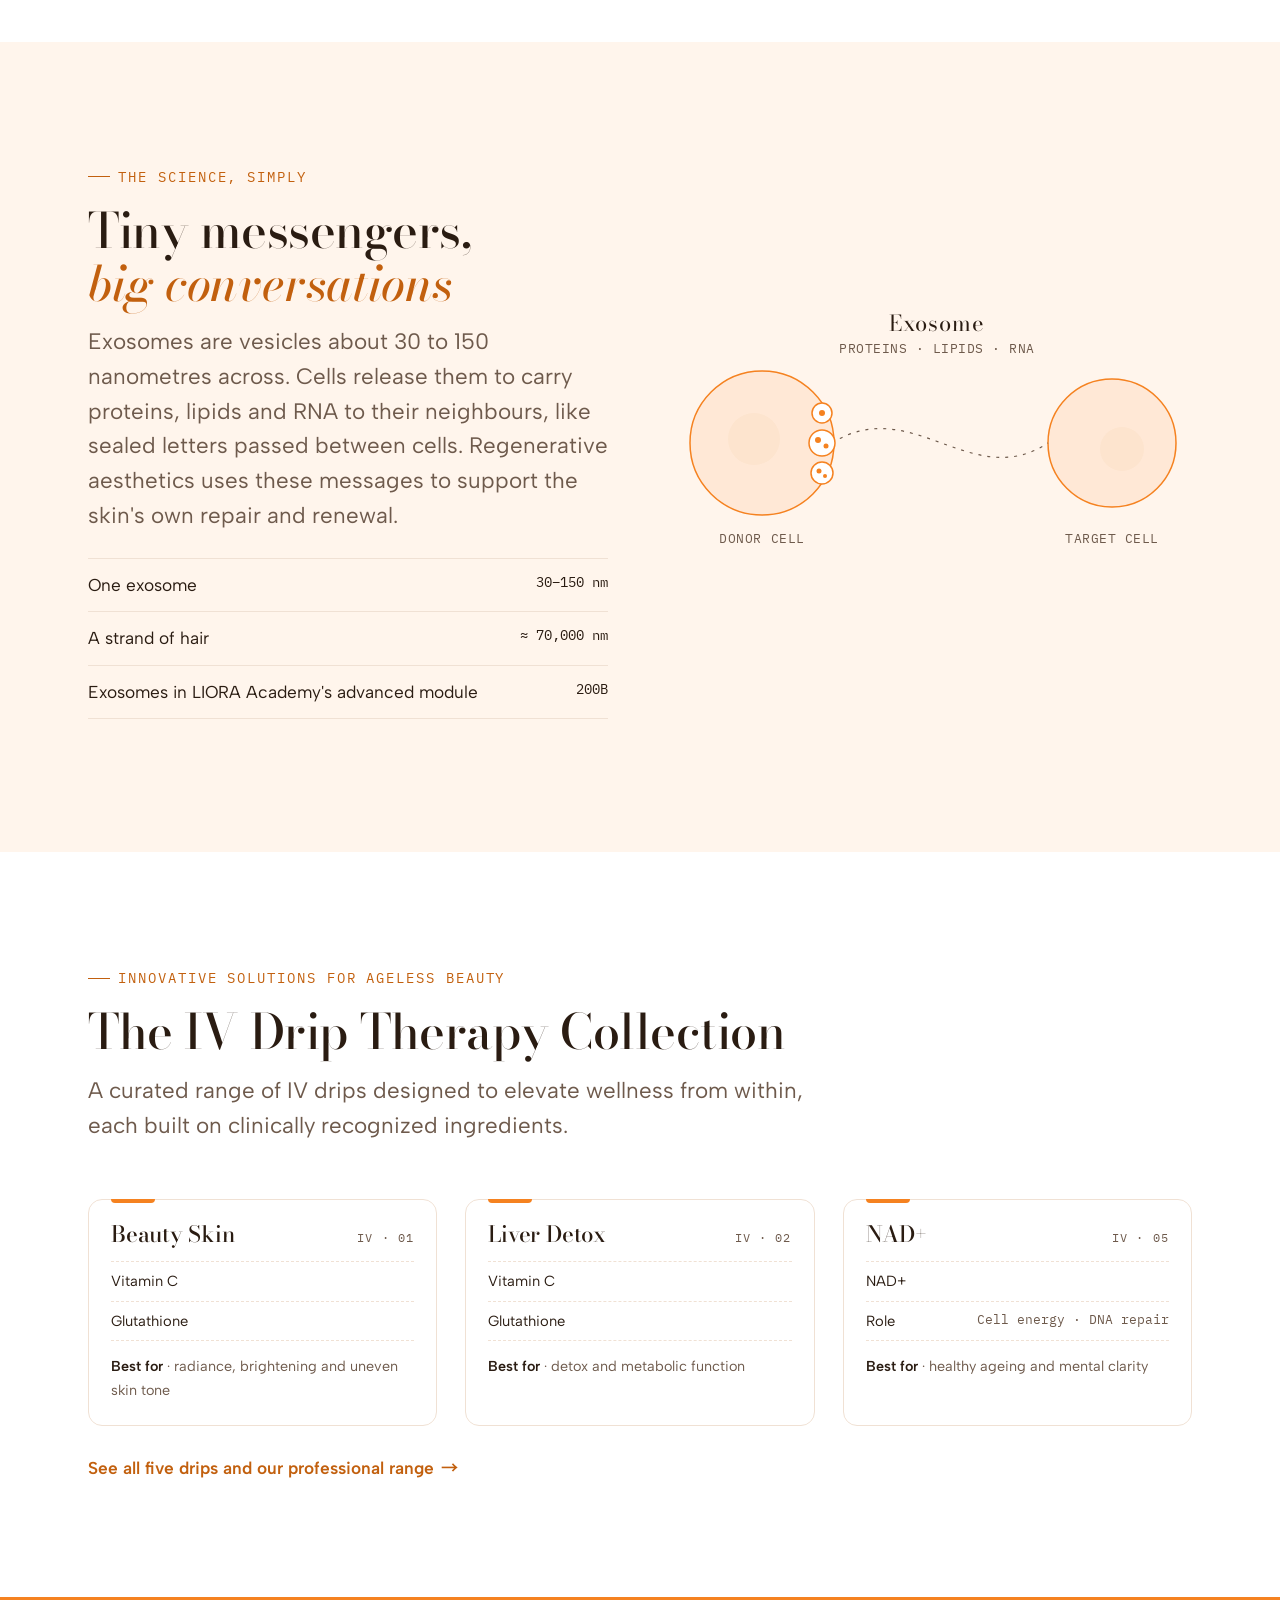
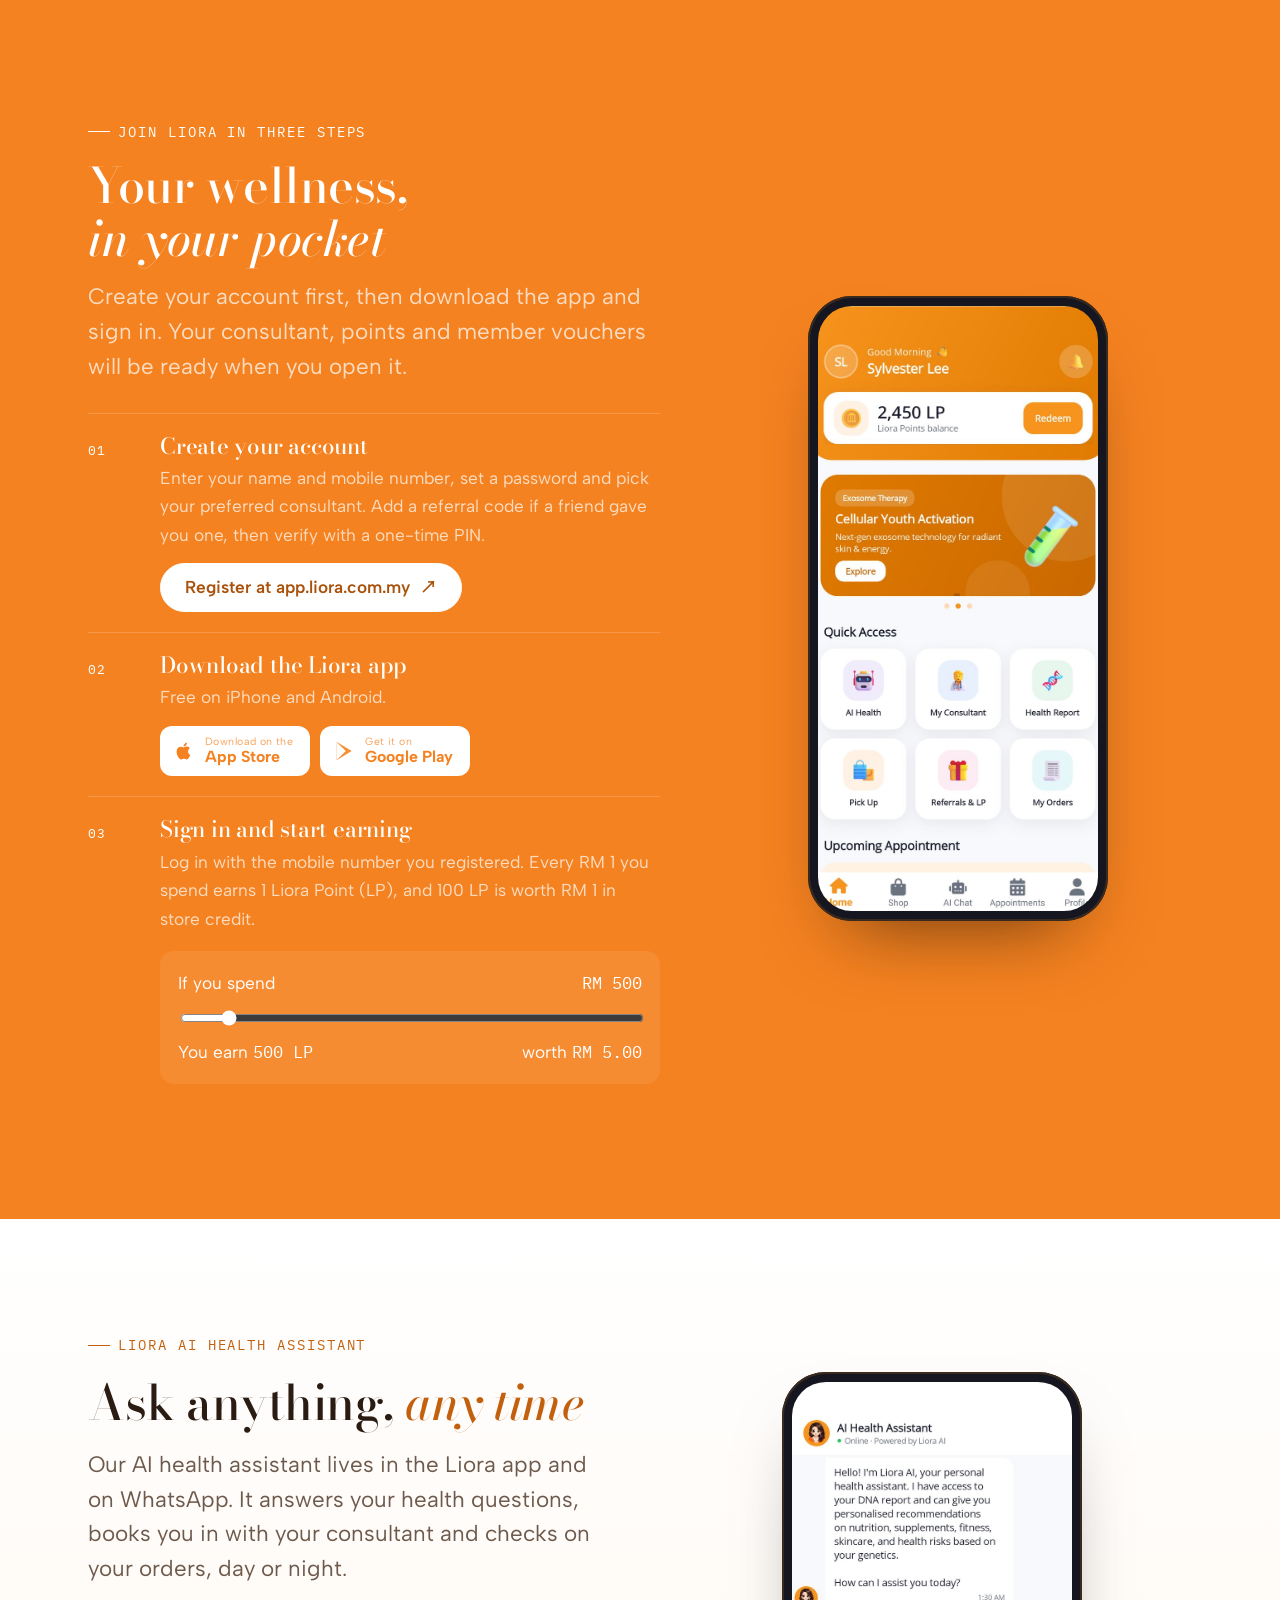
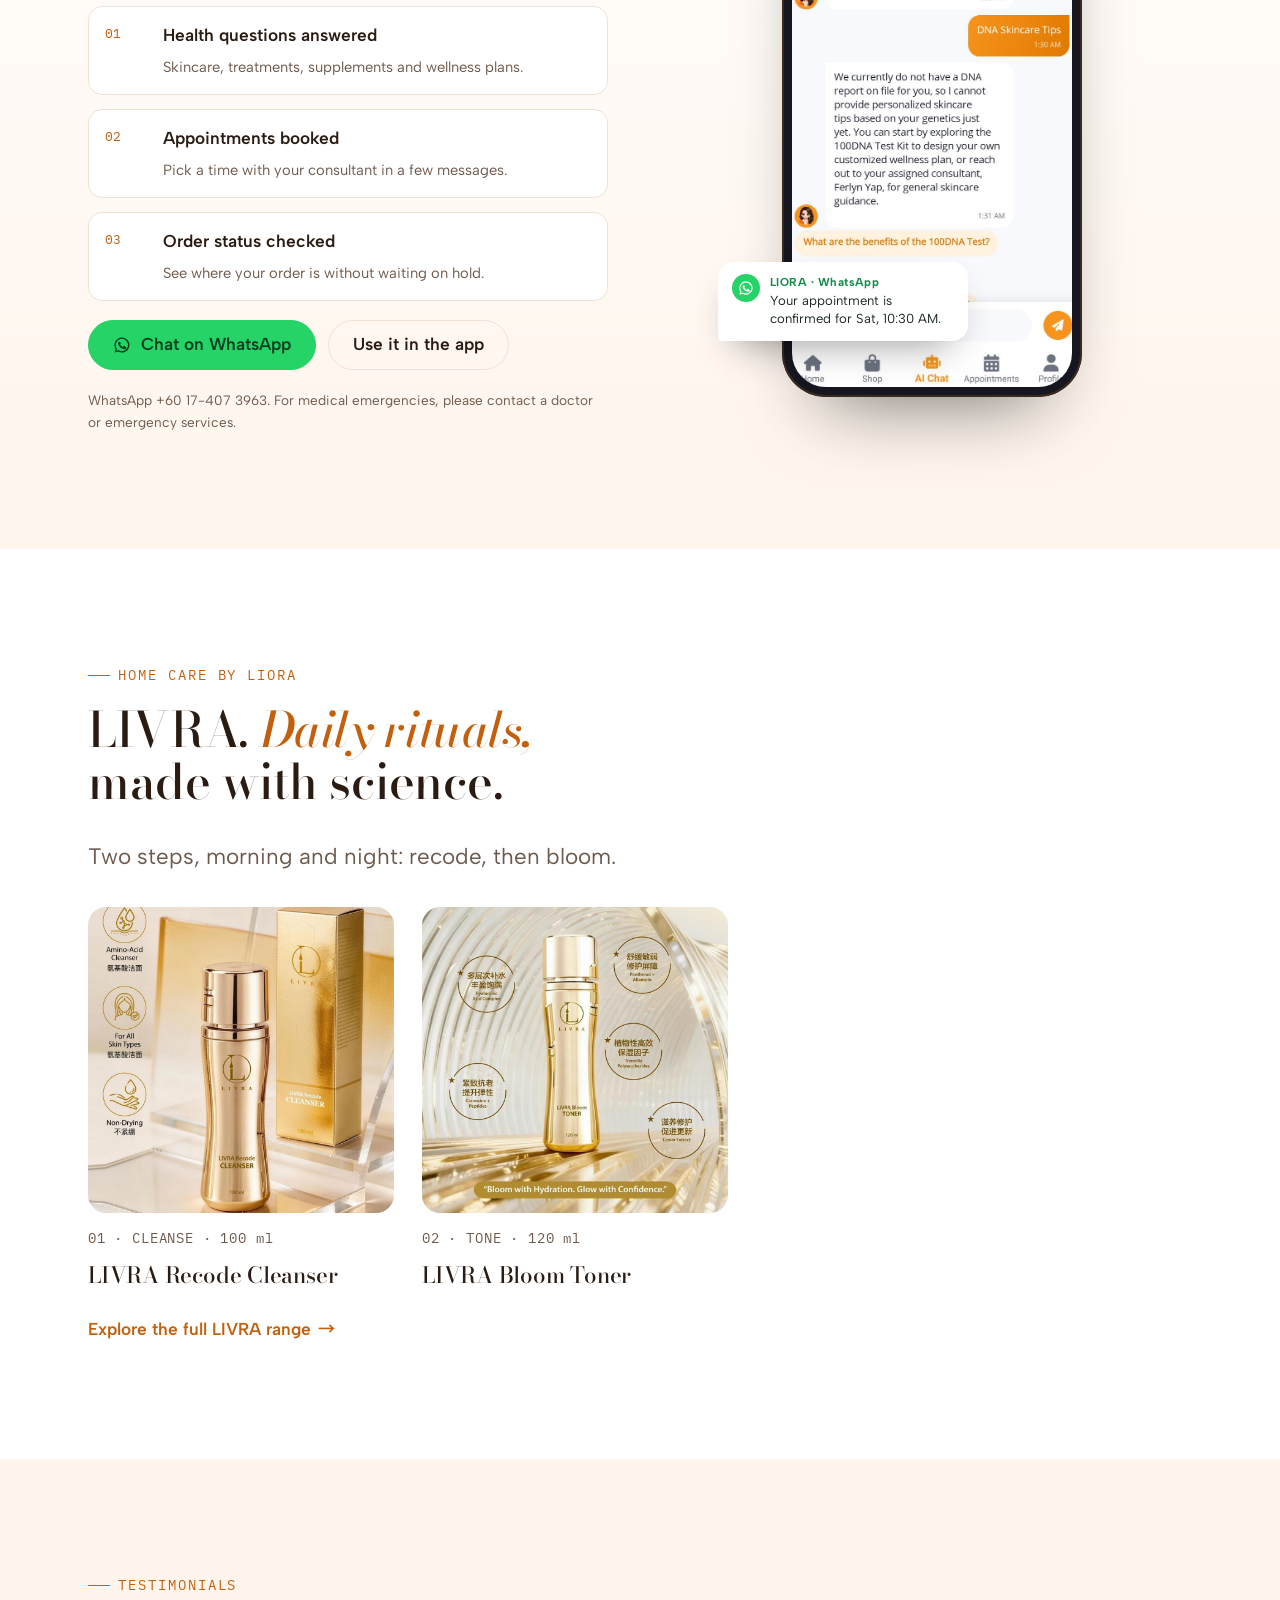
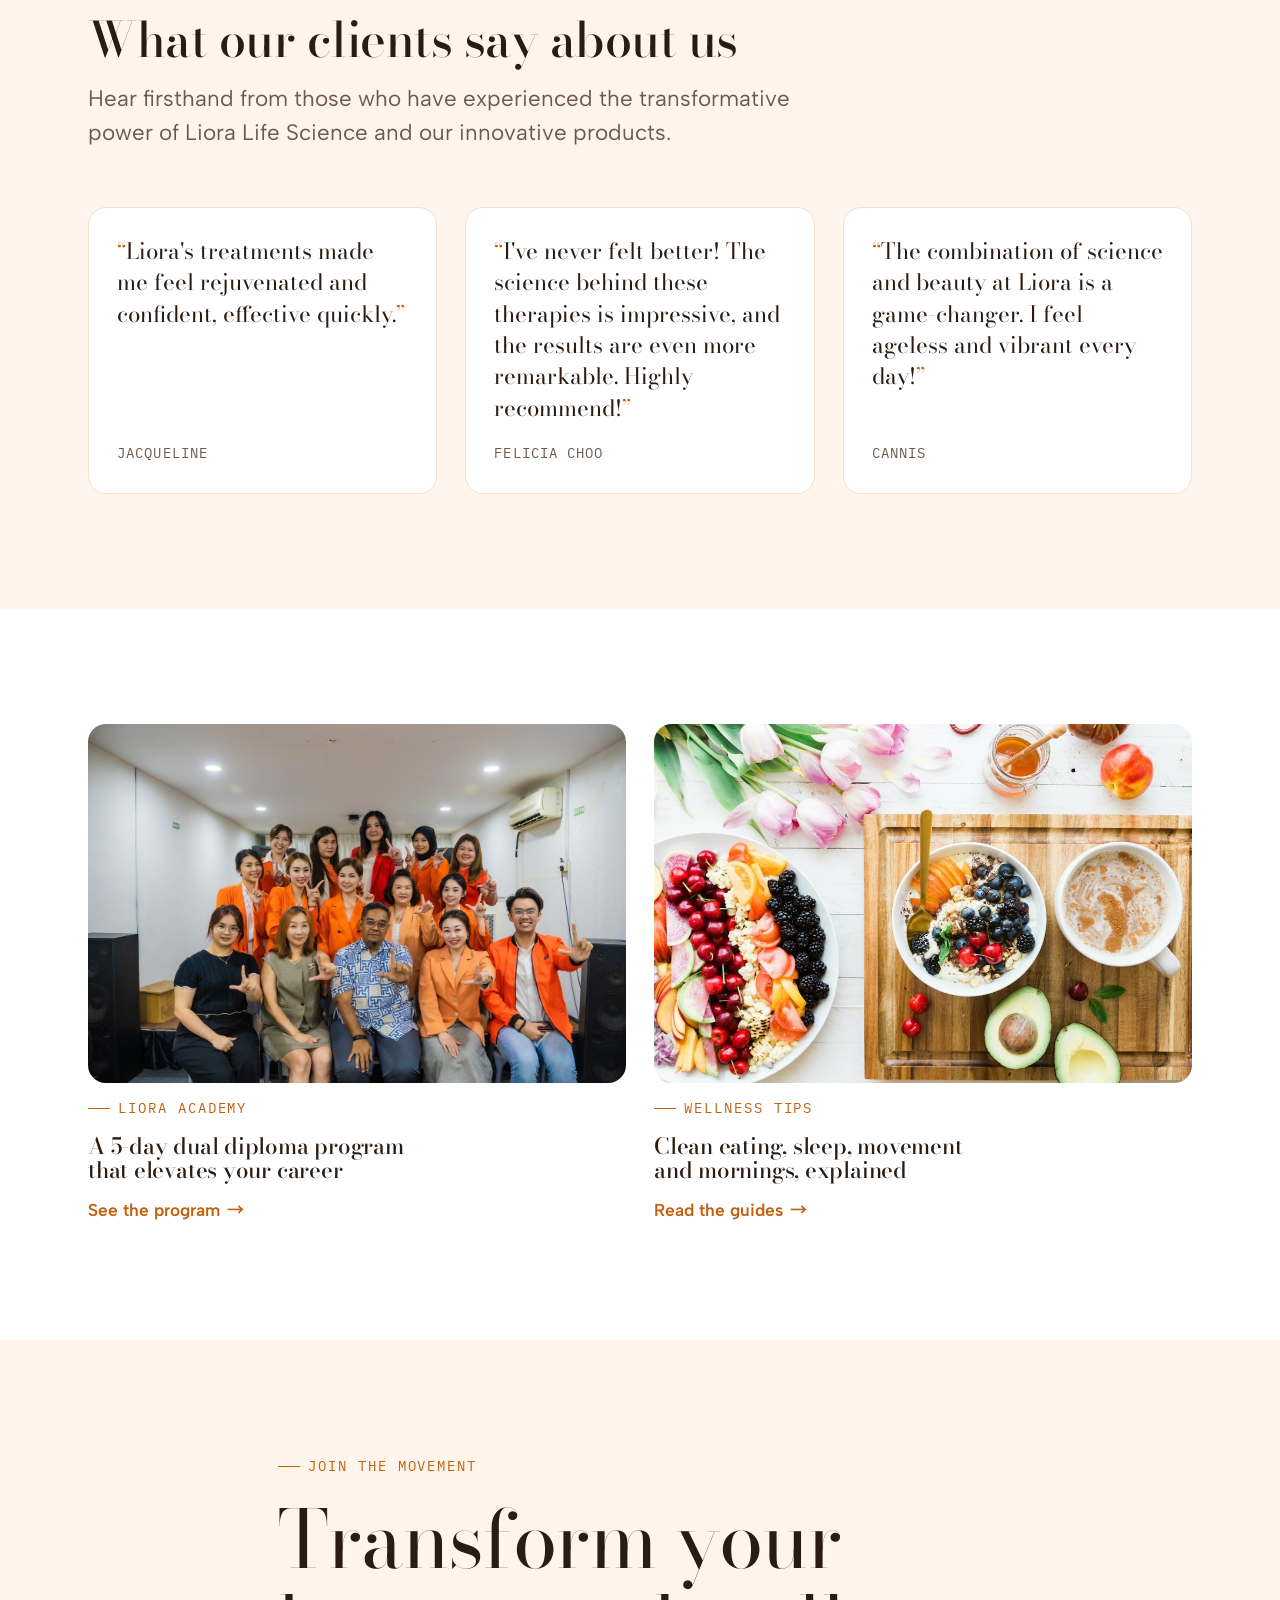
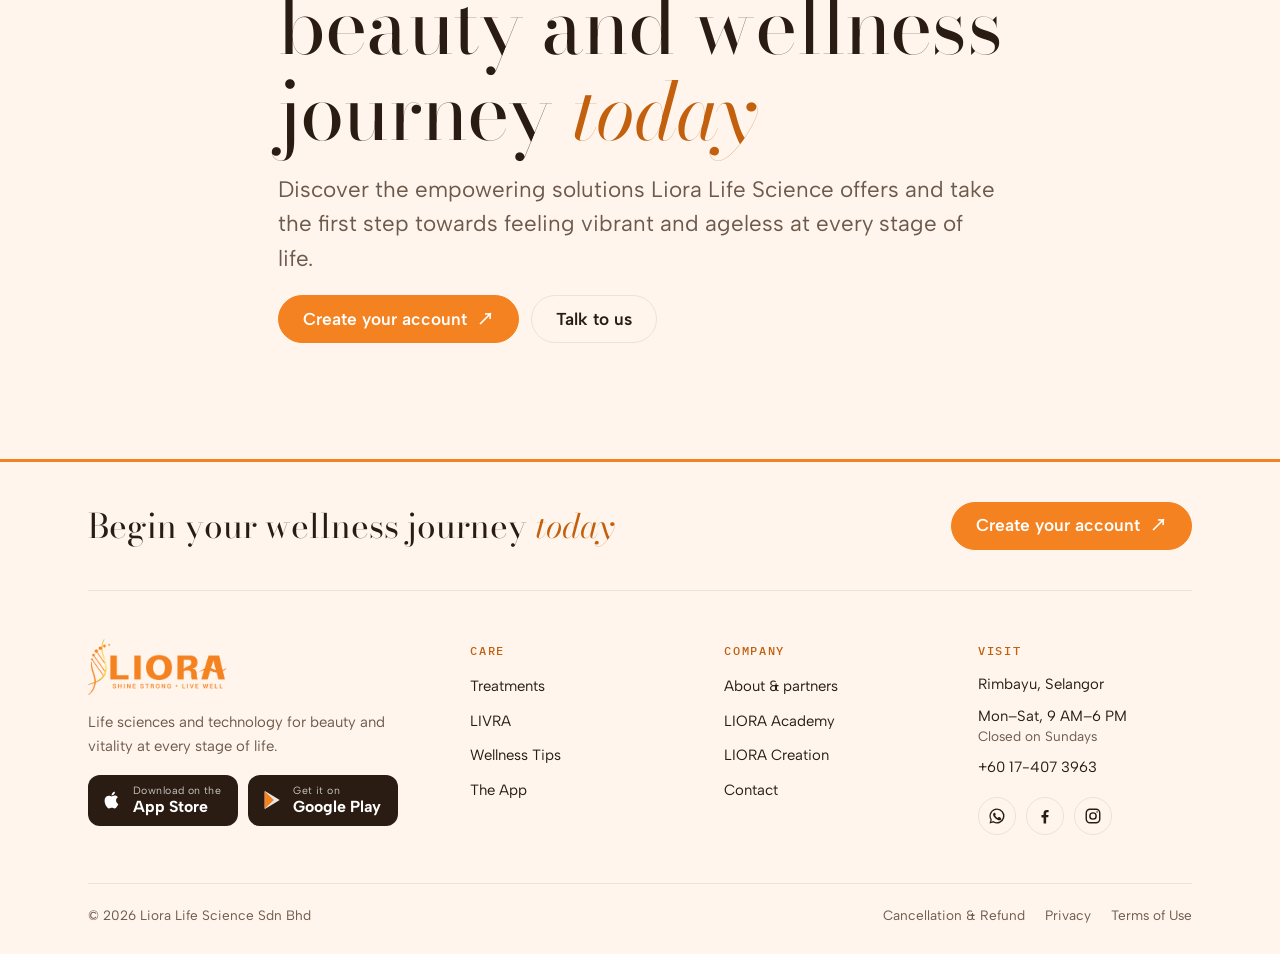
==== commit 547ed906: "Updated the image gap issue" ====
--- a/index.html
+++ b/index.html
@@ -29,7 +29,7 @@
 <link rel="preconnect" href="https://fonts.googleapis.com">
 <link rel="preconnect" href="https://fonts.gstatic.com" crossorigin>
 <link rel="stylesheet" href="https://fonts.googleapis.com/css2?family=Albert+Sans:wght@400;500;600;700&family=Bodoni+Moda:ital,opsz,wght@0,6..96,400..700;1,6..96,400..600&family=IBM+Plex+Mono:wght@400;500&family=Noto+Sans+SC:wght@400;500;700&family=Noto+Serif+SC:wght@500;700&display=swap">
-<link rel="stylesheet" href="assets/styles.css?v=20261004c">
+<link rel="stylesheet" href="assets/styles.css?v=20261004d">
 </head>
 <body>
 <!--BODY-START-->
@@ -1267,7 +1267,7 @@
 
 <div class="joinbar"><span lang="en">New to Liora? Join and get the app.</span><span lang="zh">首次来到 LIORA？注册并下载 App。</span><a class="btn btn--sm" href="#join"><span lang="en">Join</span><span lang="zh">加入</span></a></div>
 
-<script src="assets/app.js?v=20261004c"></script>
+<script src="assets/app.js?v=20261004d"></script>
 <!--BODY-END-->
 </body>
 </html>
--- a/assets/styles.css
+++ b/assets/styles.css
@@ -628,3 +628,8 @@
   .livra-hero { grid-template-columns: minmax(0, 1fr); }
   .livra-hero__img { justify-self: center; }
 }
+
+/* LIVRA product slides join seamlessly (designed as one continuous strip) */
+.lp__cards { gap: 0; border-radius: 20px; overflow: hidden; border: 1px solid var(--line); box-shadow: 0 24px 48px -32px rgba(40, 20, 0, .45); }
+.lp__cards li { border: 0; border-radius: 0; box-shadow: none; background: none; }
+.lp__cards img { margin-bottom: -1px; }
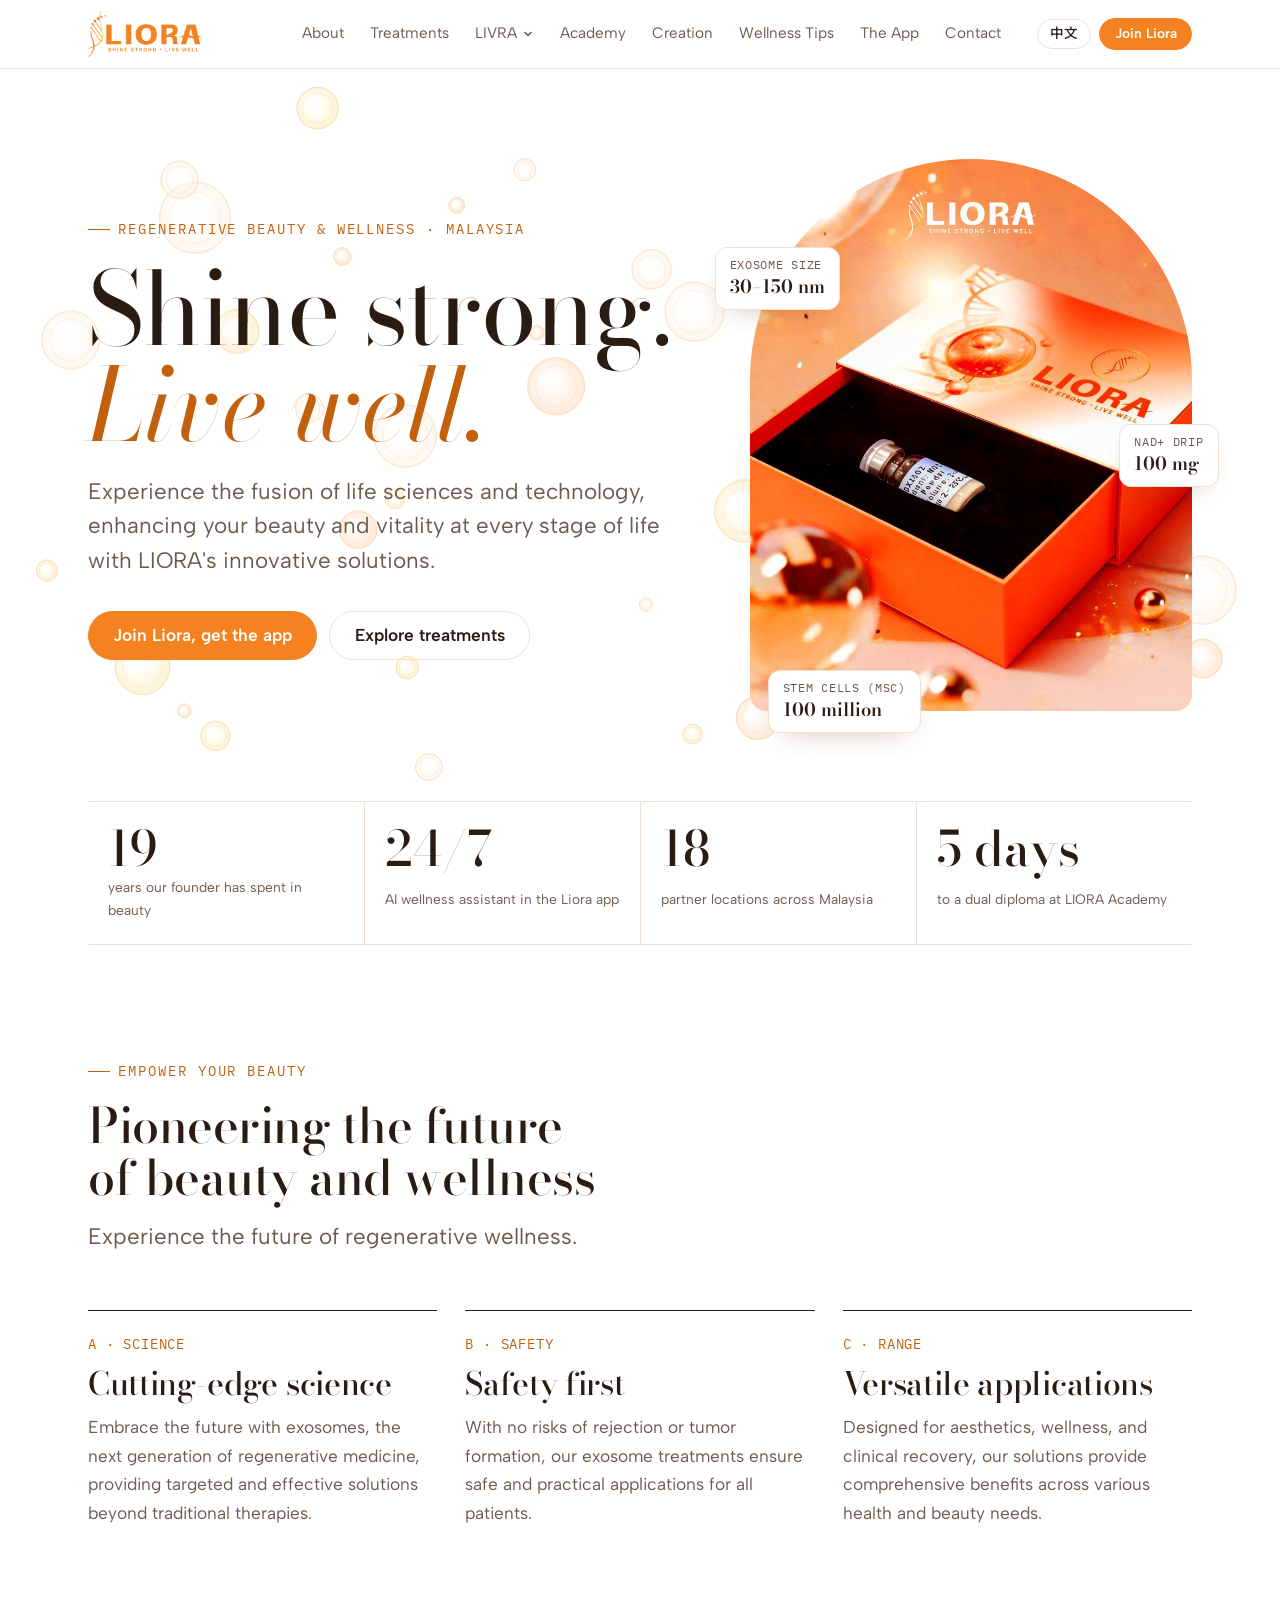
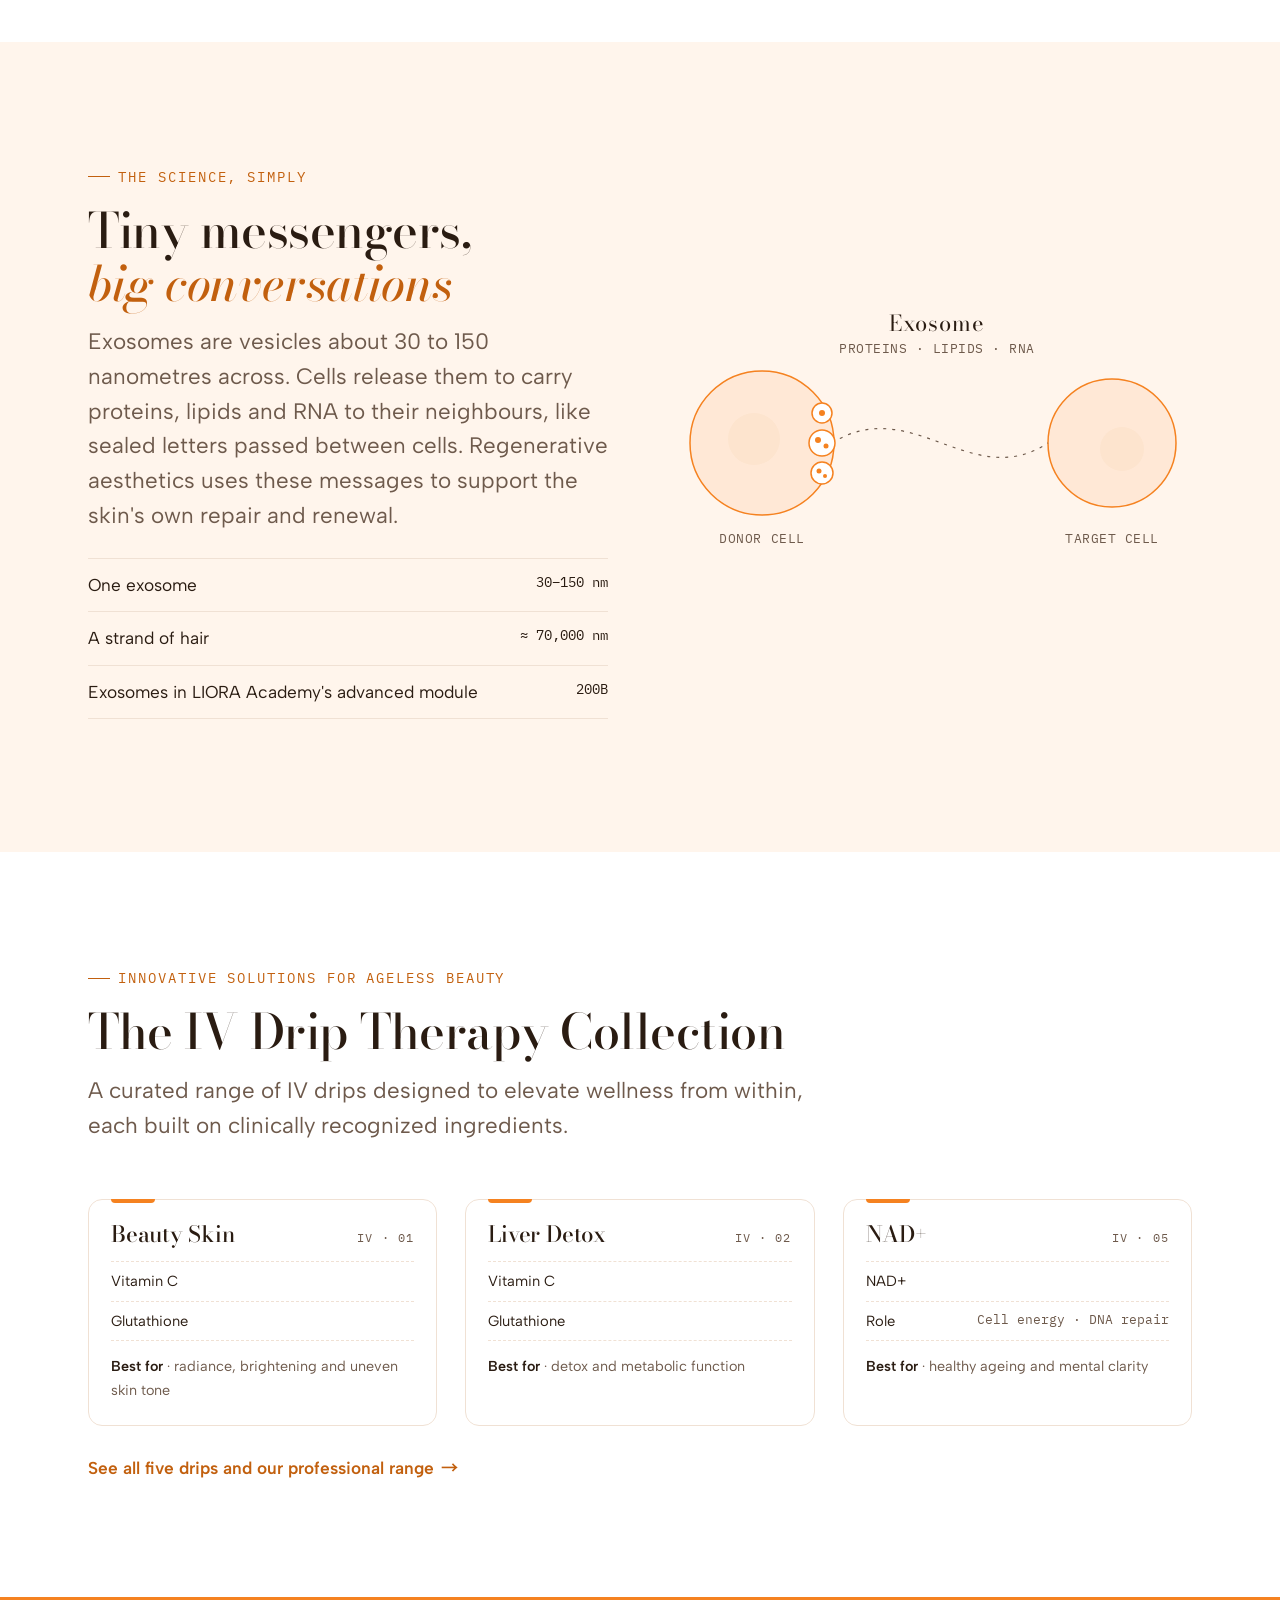
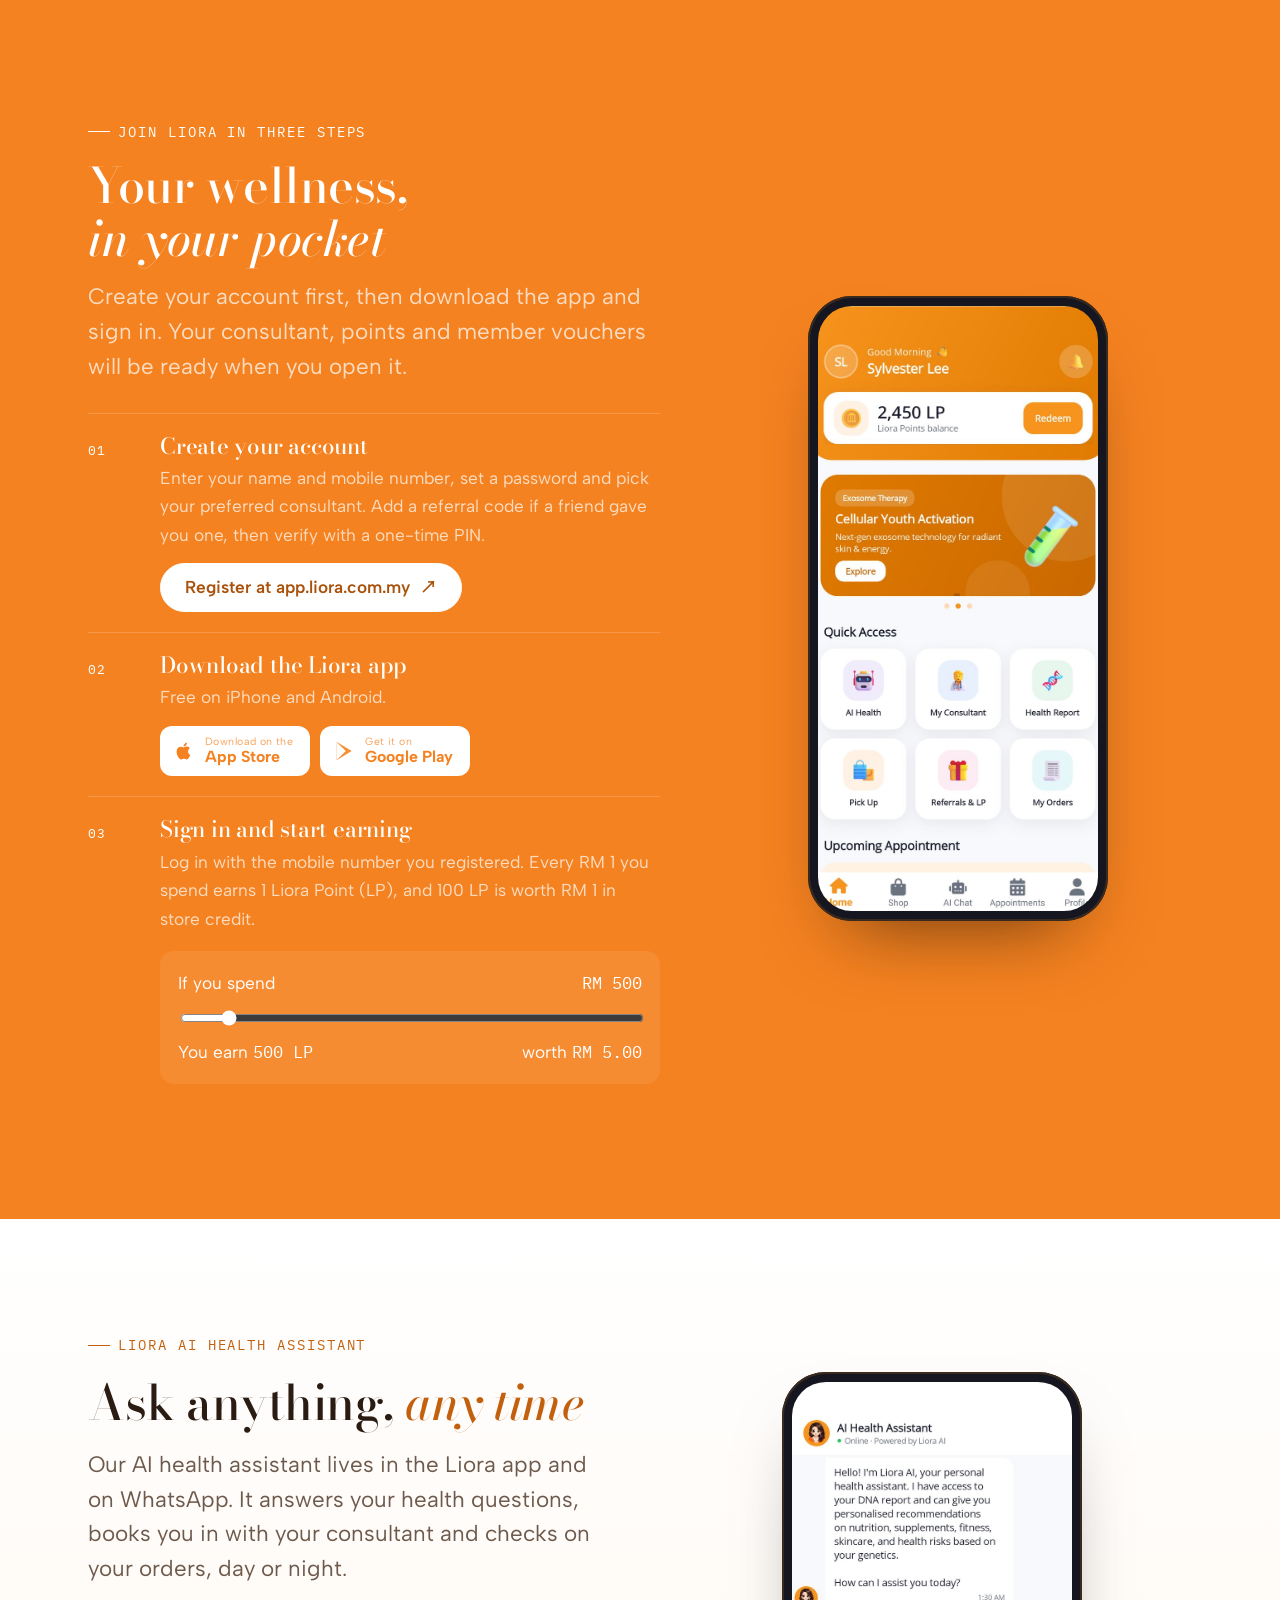
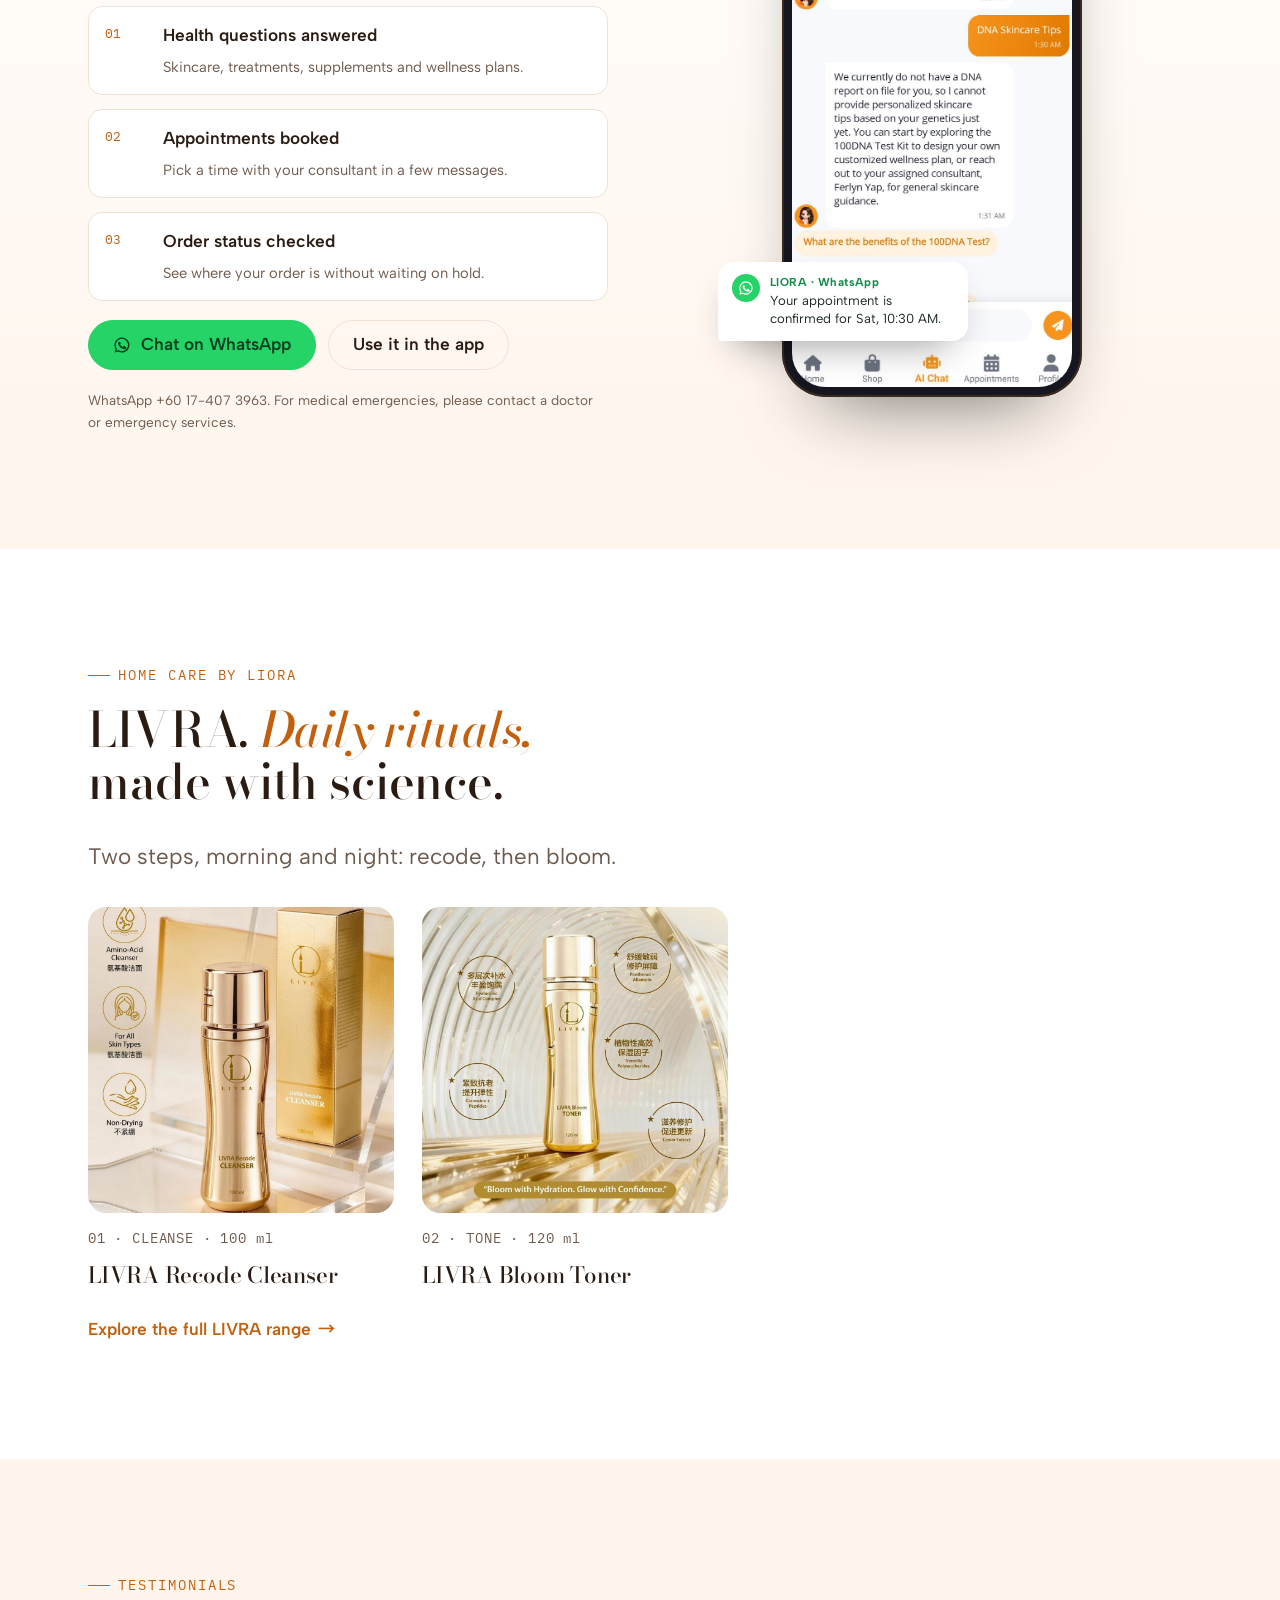
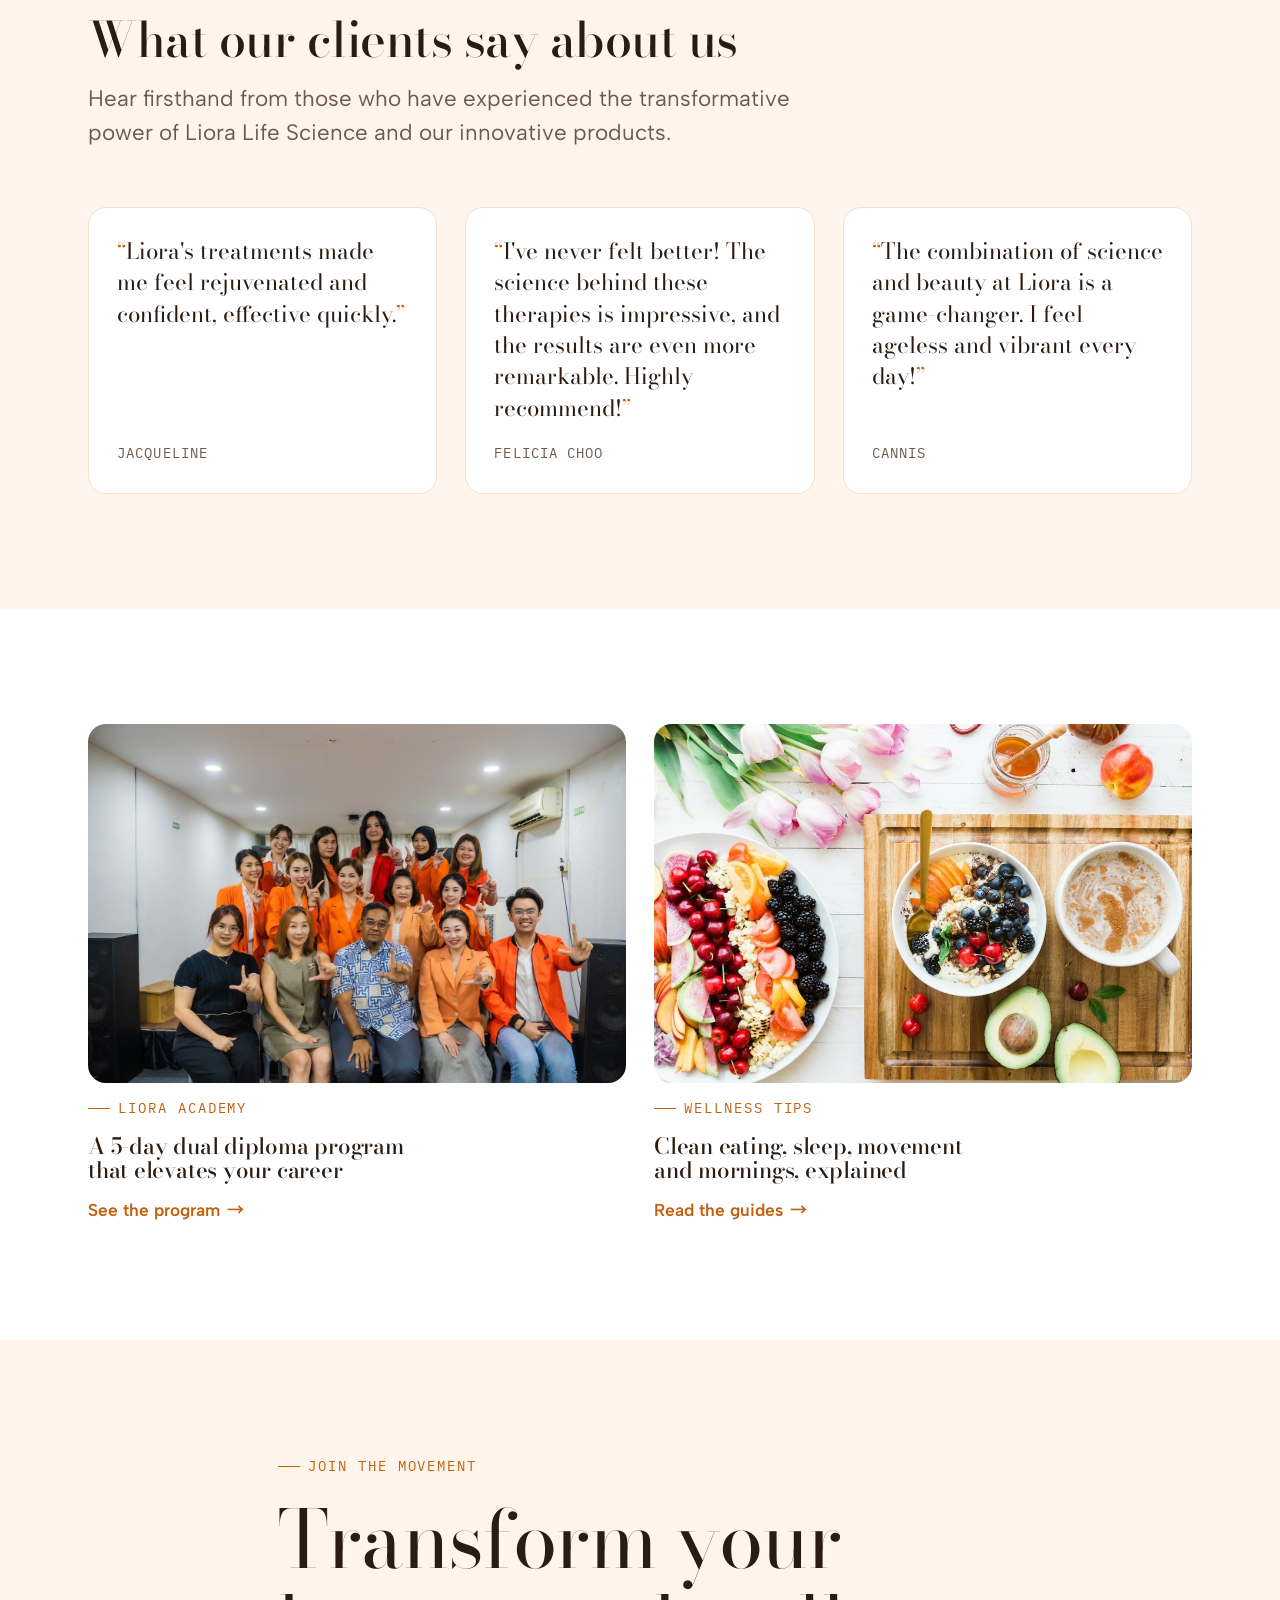
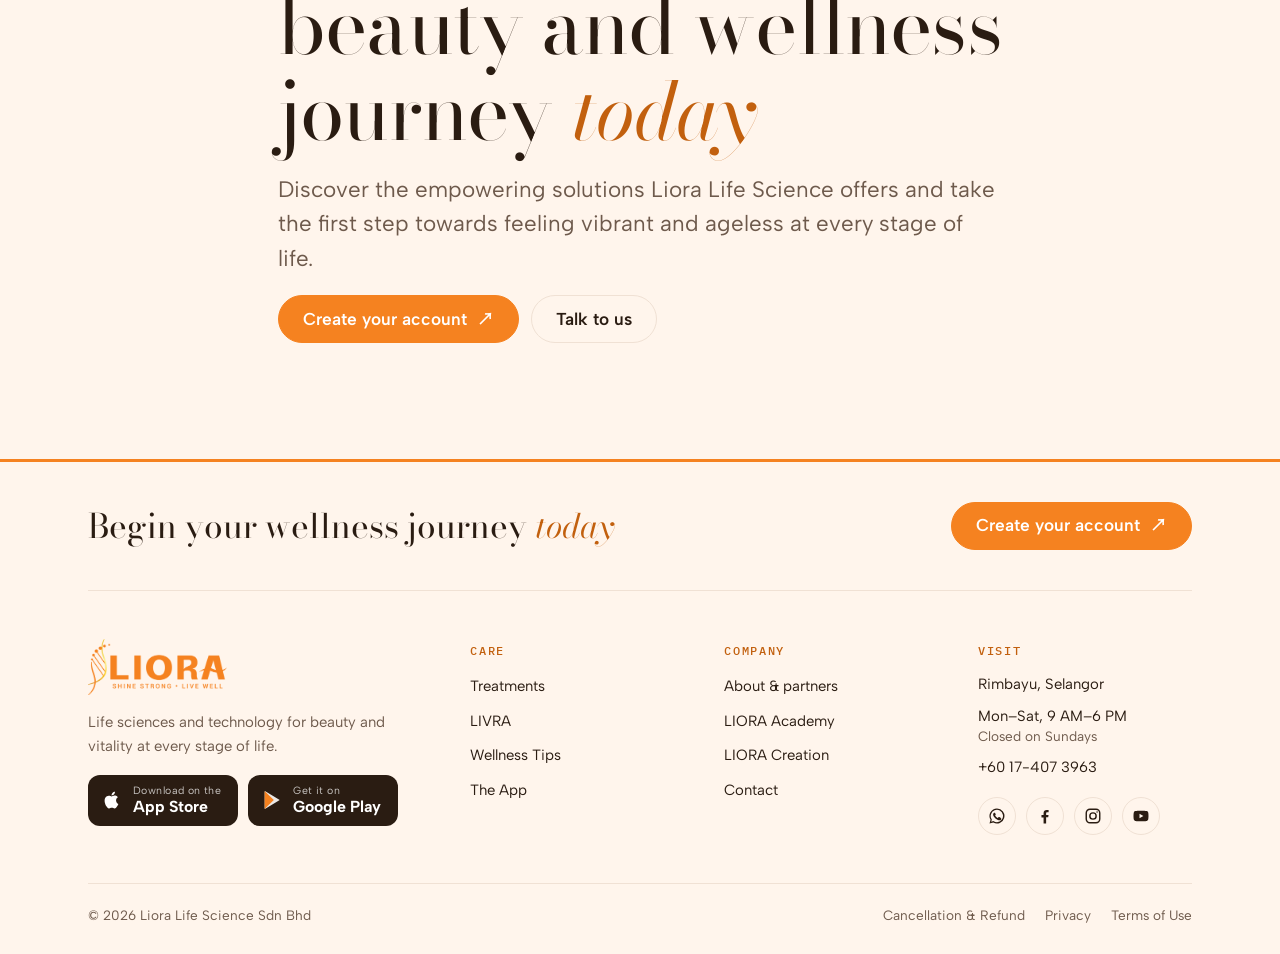
==== commit ca621f2e: "Added YouTube link" ====
--- a/index.html
+++ b/index.html
@@ -29,7 +29,7 @@
 <link rel="preconnect" href="https://fonts.googleapis.com">
 <link rel="preconnect" href="https://fonts.gstatic.com" crossorigin>
 <link rel="stylesheet" href="https://fonts.googleapis.com/css2?family=Albert+Sans:wght@400;500;600;700&family=Bodoni+Moda:ital,opsz,wght@0,6..96,400..700;1,6..96,400..600&family=IBM+Plex+Mono:wght@400;500&family=Noto+Sans+SC:wght@400;500;700&family=Noto+Serif+SC:wght@500;700&display=swap">
-<link rel="stylesheet" href="assets/styles.css?v=20261004d">
+<link rel="stylesheet" href="assets/styles.css?v=20261005">
 </head>
 <body>
 <!--BODY-START-->
@@ -1155,6 +1155,7 @@
         <div><dt><span lang="en">Hours</span><span lang="zh">营业时间</span></dt><dd><span lang="en">Monday to Saturday, 9 AM to 6 PM<br>Sunday closed</span><span lang="zh">星期一至星期六 上午 9 时至下午 6 时<br>星期日休息</span></dd></div>
         <div><dt>Facebook</dt><dd><a class="link-arrow" href="https://www.facebook.com/lioralifescience" target="_blank" rel="noopener">lioralifescience ↗</a></dd></div>
         <div><dt>Instagram</dt><dd><a class="link-arrow" href="https://www.instagram.com/lioralifescience" target="_blank" rel="noopener">lioralifescience ↗</a></dd></div>
+        <div><dt>YouTube</dt><dd><a class="link-arrow" href="https://www.youtube.com/@lioralifescience" target="_blank" rel="noopener">@lioralifescience ↗</a></dd></div>
       </dl>
       <form class="form" id="contactForm" novalidate>
         <h3><span lang="en">Send us a message</span><span lang="zh">留言给我们</span></h3>
@@ -1255,6 +1256,7 @@
           <a href="https://wa.me/60174073963" target="_blank" rel="noopener" aria-label="WhatsApp"><svg viewBox="0 0 24 24" fill="currentColor" aria-hidden="true"><path d="M12 2a10 10 0 0 0-8.6 15.1L2 22l5-1.3A10 10 0 1 0 12 2zm0 18.2c-1.6 0-3.1-.4-4.4-1.2l-.3-.2-3 .8.8-2.9-.2-.3A8.2 8.2 0 1 1 12 20.2zm4.5-6.1c-.2-.1-1.5-.7-1.7-.8-.2-.1-.4-.1-.6.1l-.8 1c-.1.2-.3.2-.5.1a6.7 6.7 0 0 1-3.3-2.9c-.2-.4.2-.4.7-1.3.1-.2 0-.3 0-.4l-.8-1.8c-.2-.5-.4-.4-.6-.4h-.5a1 1 0 0 0-.7.3 3 3 0 0 0-.9 2.2 5.2 5.2 0 0 0 1.1 2.8 11.9 11.9 0 0 0 4.6 4c1.7.7 2.4.8 3.2.7.5-.1 1.5-.6 1.8-1.2.2-.6.2-1.1.1-1.2l-.5-.3z"/></svg></a>
           <a href="https://www.facebook.com/lioralifescience" target="_blank" rel="noopener" aria-label="Facebook"><svg viewBox="0 0 24 24" fill="currentColor" aria-hidden="true"><path d="M13.5 22v-8.2h2.8l.4-3.2h-3.2V8.5c0-.9.3-1.6 1.6-1.6h1.7V4.1a23 23 0 0 0-2.5-.1c-2.5 0-4.2 1.5-4.2 4.3v2.4H7.3v3.2h2.8V22z"/></svg></a>
           <a href="https://www.instagram.com/lioralifescience" target="_blank" rel="noopener" aria-label="Instagram"><svg viewBox="0 0 24 24" fill="none" stroke="currentColor" stroke-width="1.9" stroke-linecap="round" stroke-linejoin="round" aria-hidden="true"><rect x="3" y="3" width="18" height="18" rx="5"/><circle cx="12" cy="12" r="4.2"/><circle cx="17.4" cy="6.6" r="1" fill="currentColor" stroke="none"/></svg></a>
+          <a href="https://www.youtube.com/@lioralifescience" target="_blank" rel="noopener" aria-label="YouTube"><svg viewBox="0 0 24 24" fill="currentColor" aria-hidden="true"><path d="M21.6 7.2a2.5 2.5 0 0 0-1.75-1.77C18.3 5 12 5 12 5s-6.3 0-7.85.43A2.5 2.5 0 0 0 2.4 7.2C2 8.76 2 12 2 12s0 3.24.4 4.8a2.5 2.5 0 0 0 1.75 1.77C5.7 19 12 19 12 19s6.3 0 7.85-.43a2.5 2.5 0 0 0 1.75-1.77C22 15.24 22 12 22 12s0-3.24-.4-4.8zM10 15V9l5.2 3z"/></svg></a>
         </div>
       </div>
     </div>
@@ -1267,7 +1269,7 @@
 
 <div class="joinbar"><span lang="en">New to Liora? Join and get the app.</span><span lang="zh">首次来到 LIORA？注册并下载 App。</span><a class="btn btn--sm" href="#join"><span lang="en">Join</span><span lang="zh">加入</span></a></div>
 
-<script src="assets/app.js?v=20261004d"></script>
+<script src="assets/app.js?v=20261005"></script>
 <!--BODY-END-->
 </body>
 </html>
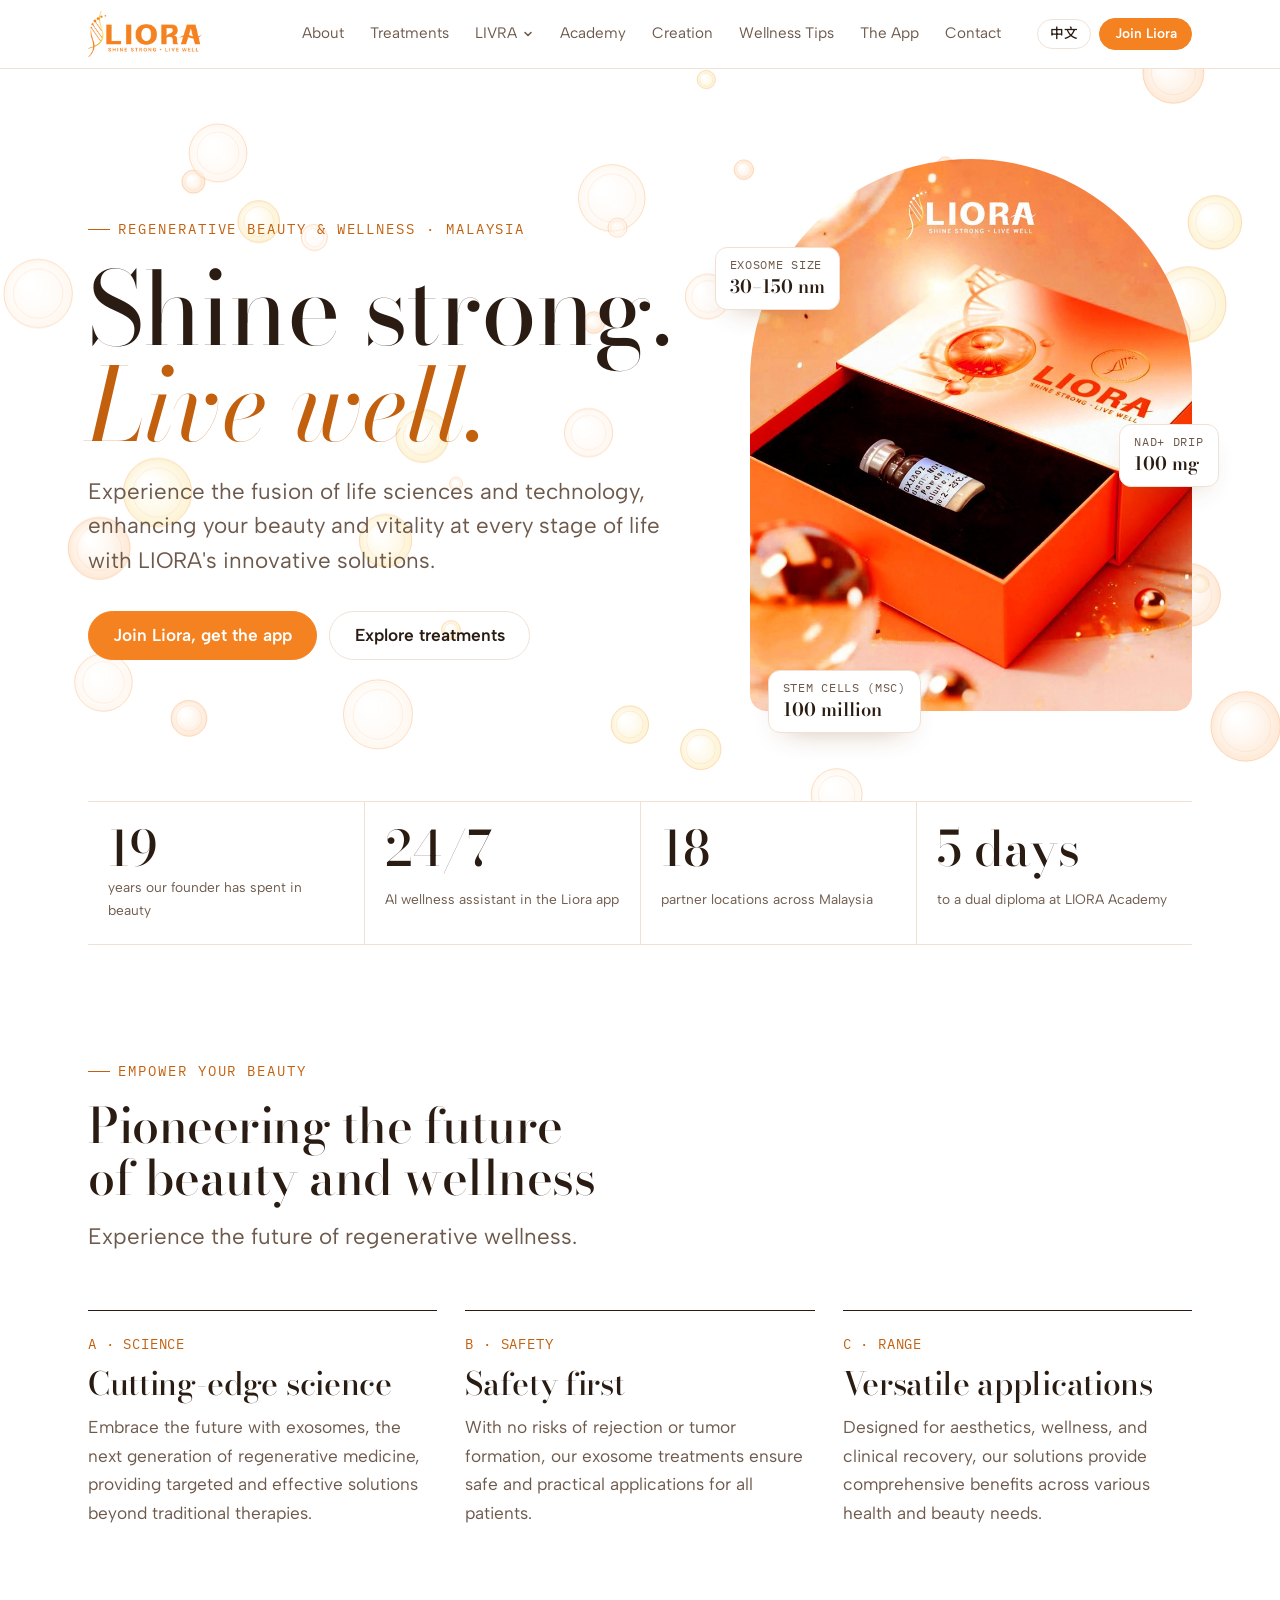
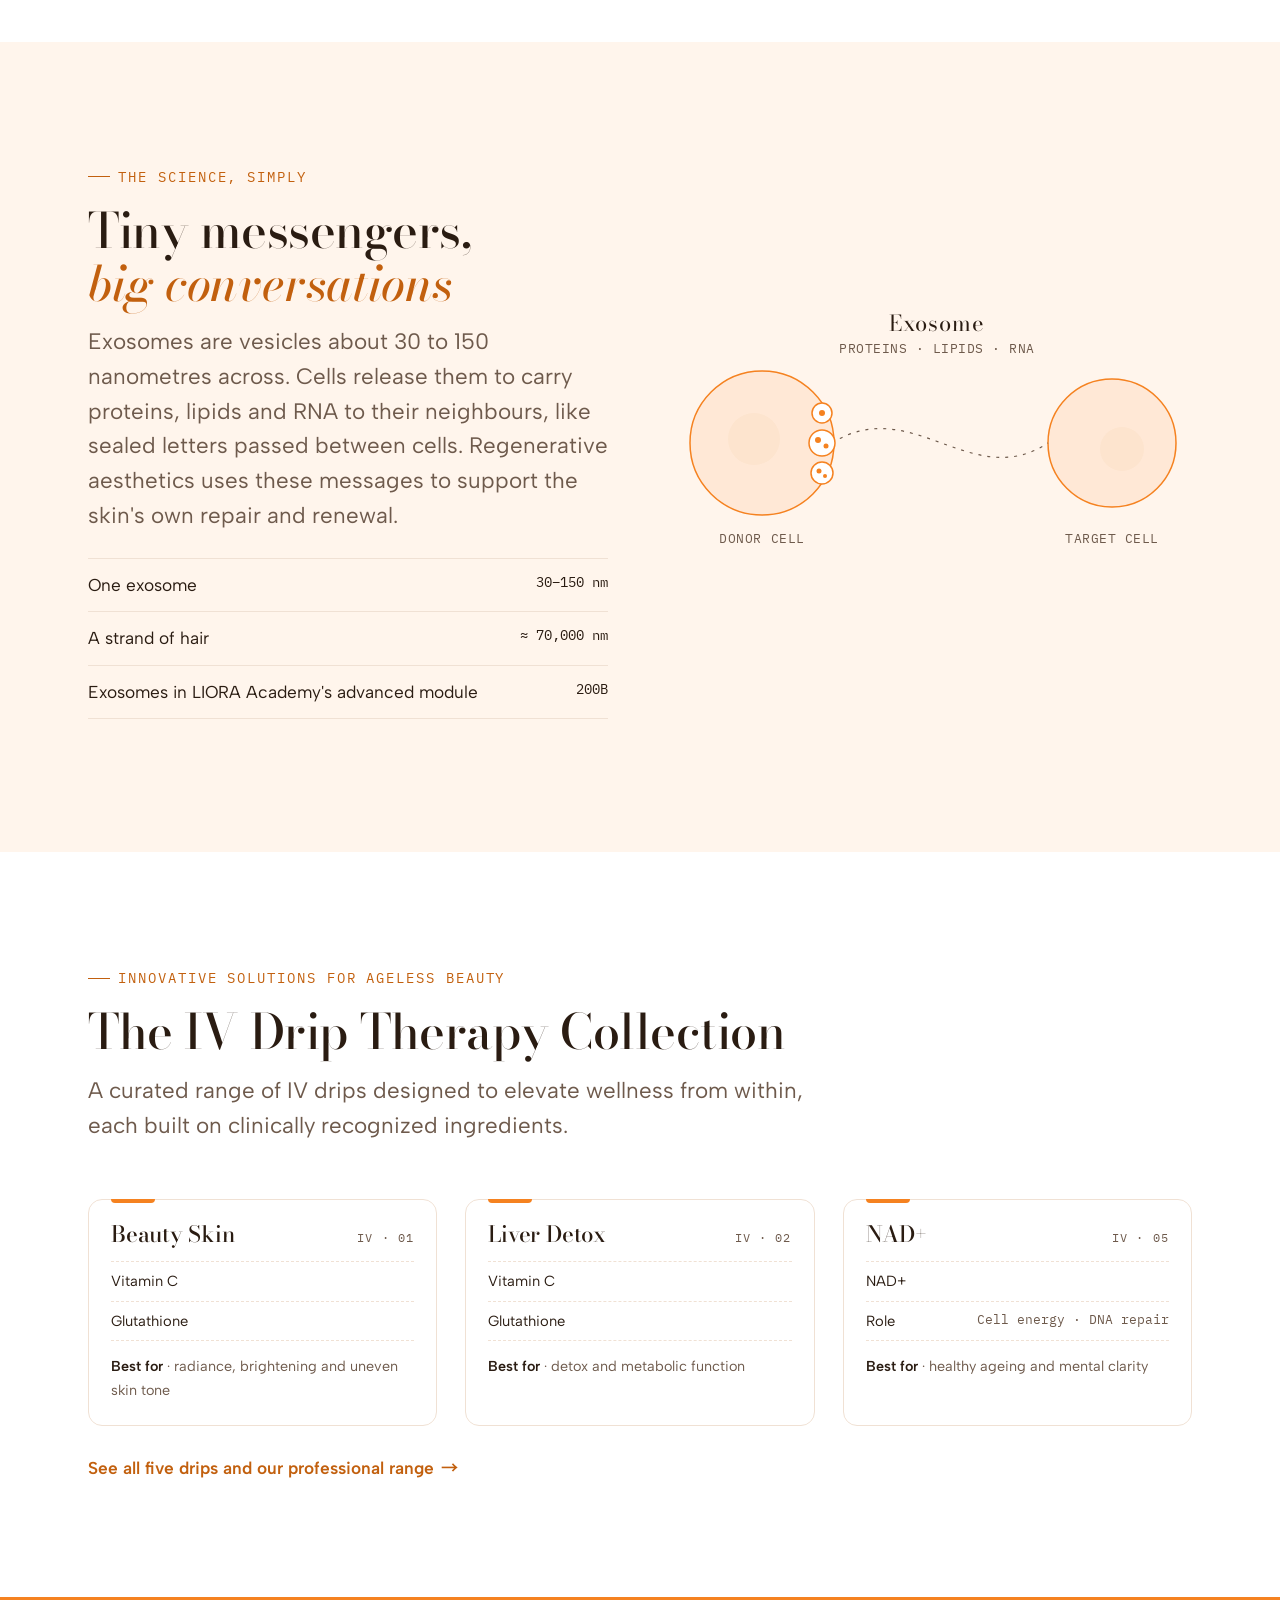
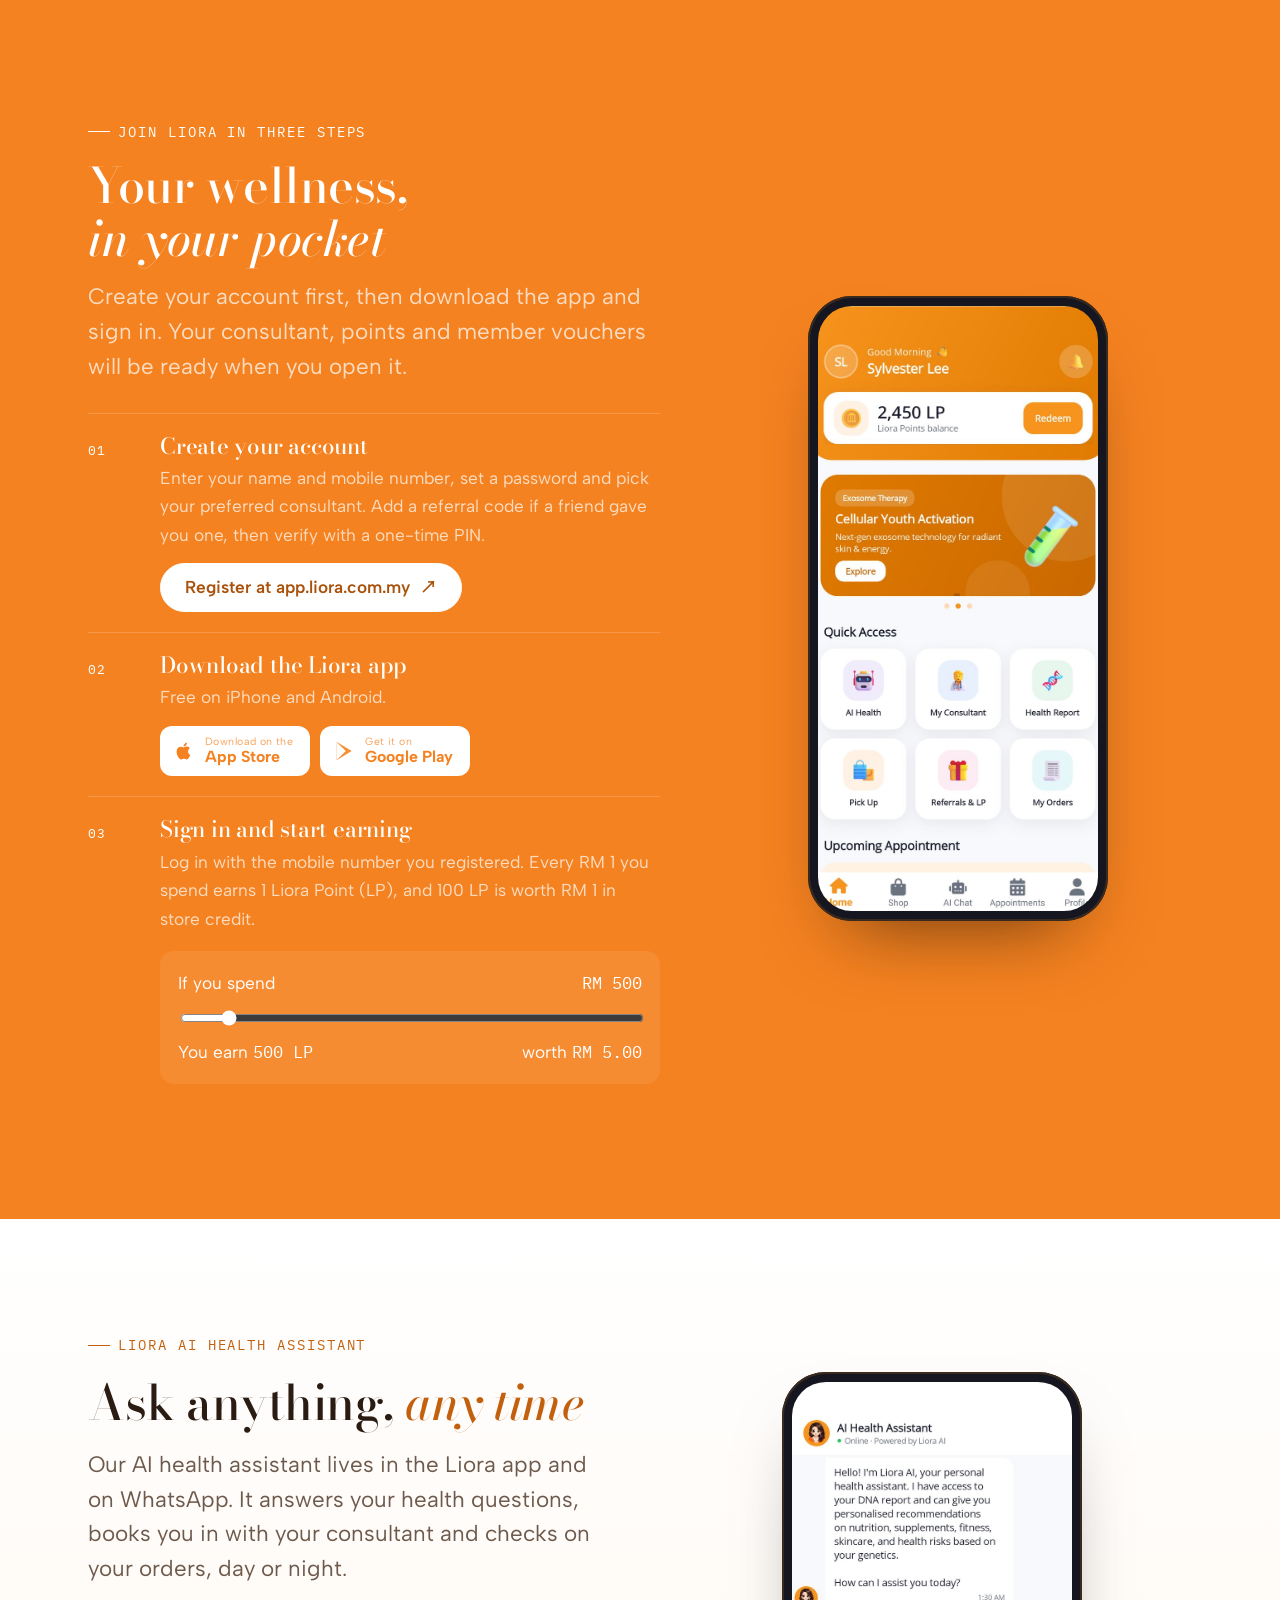
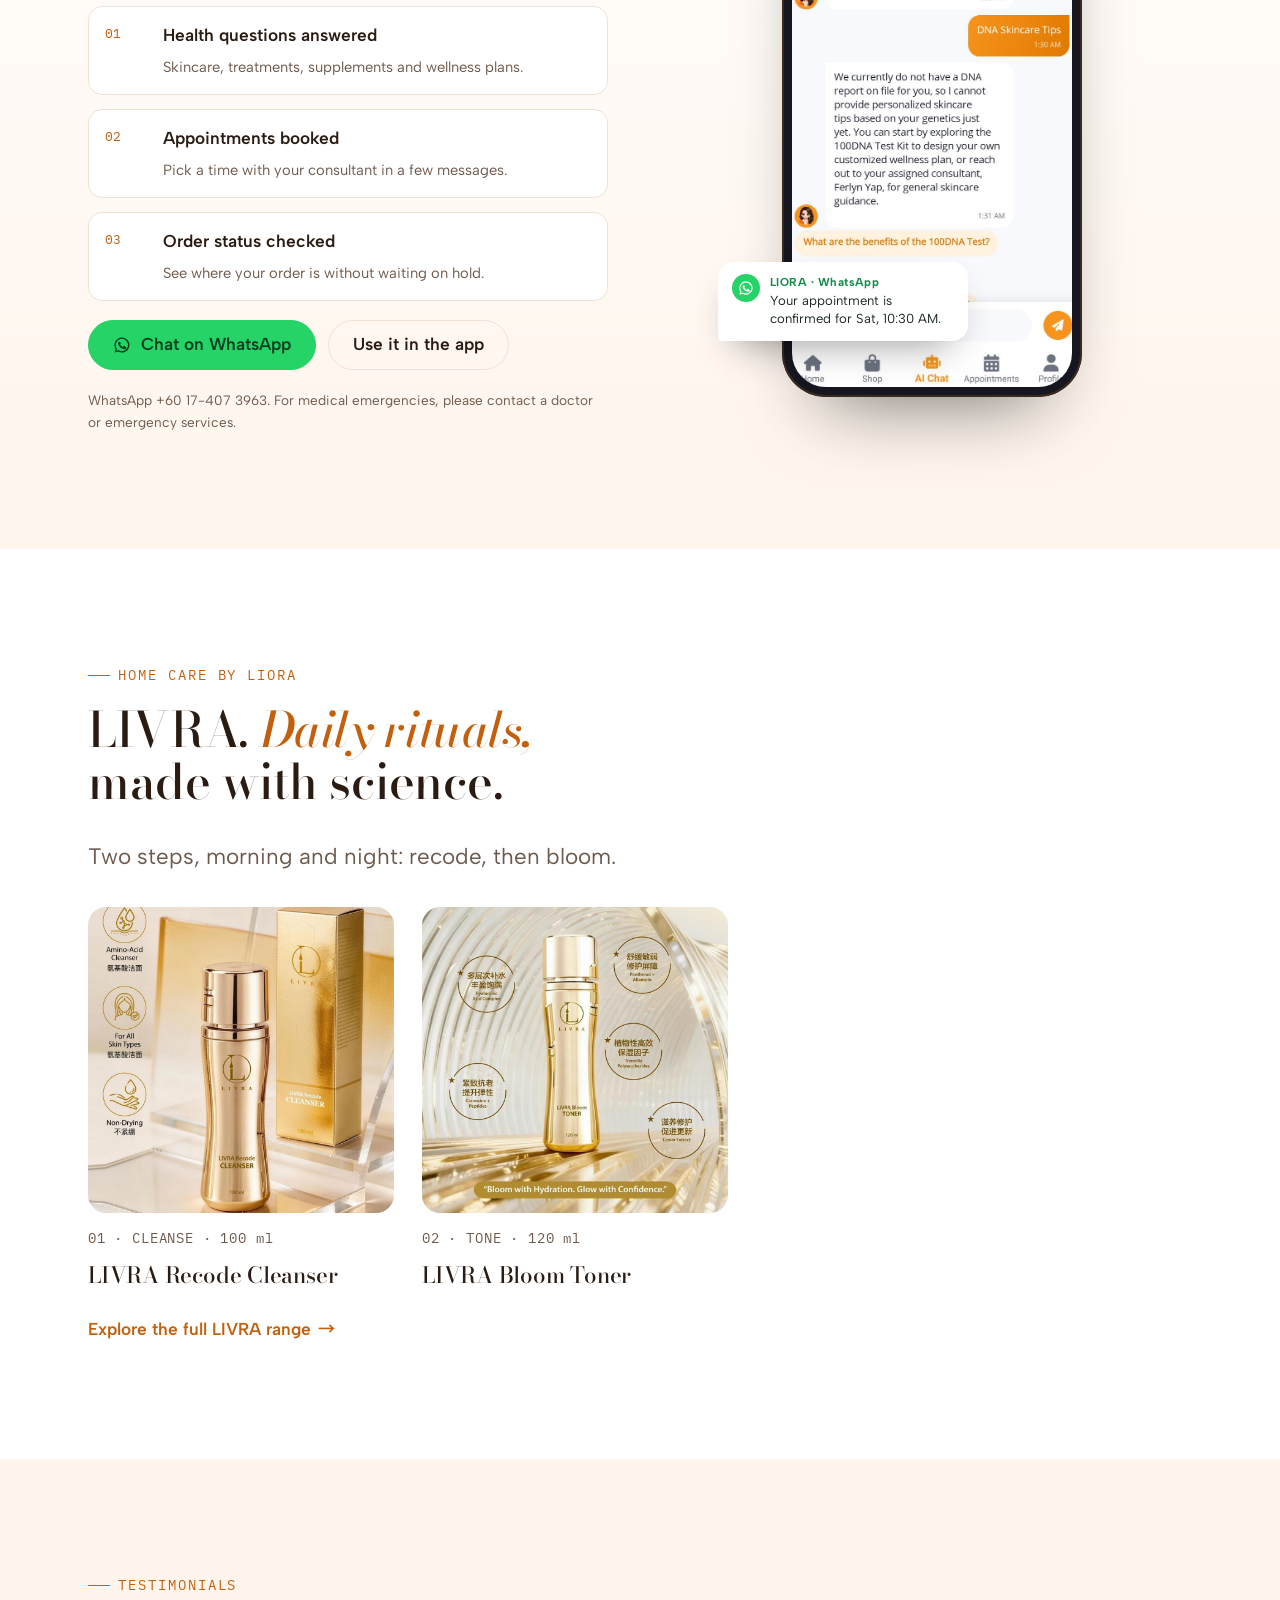
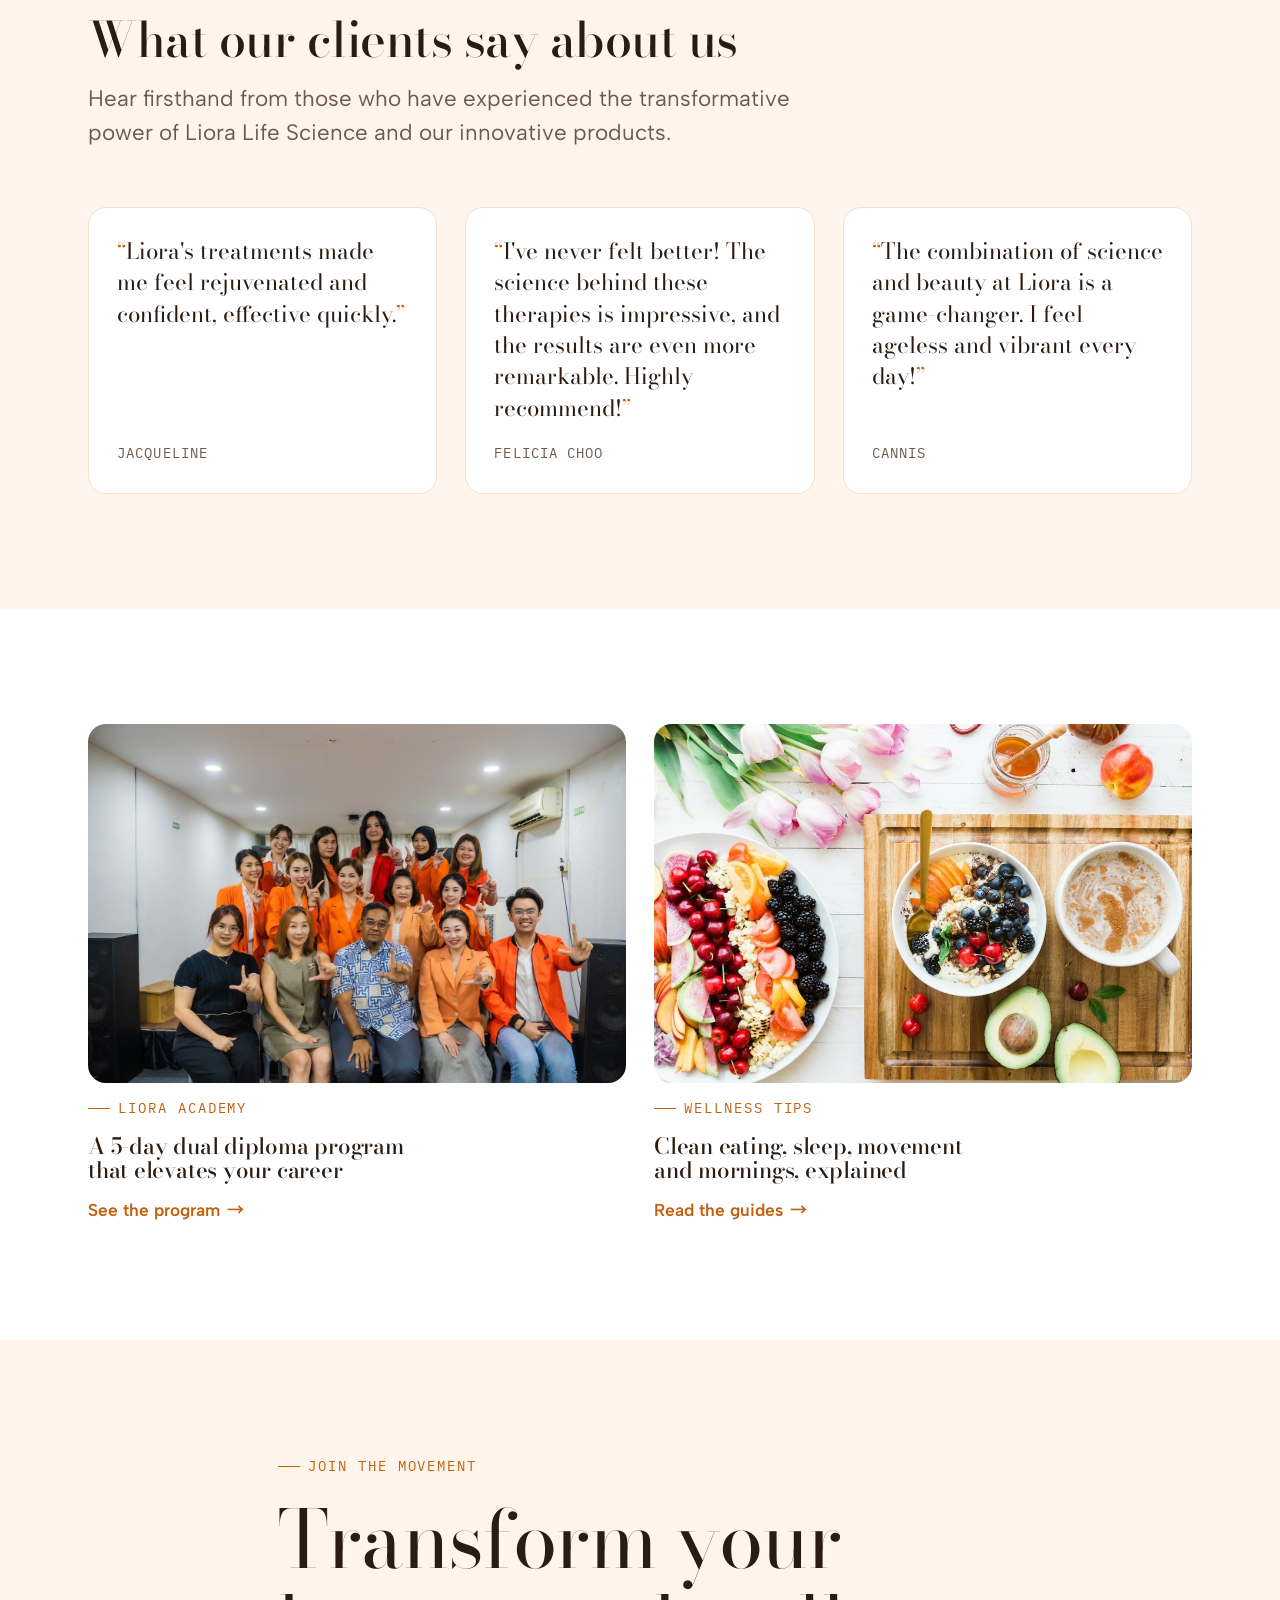
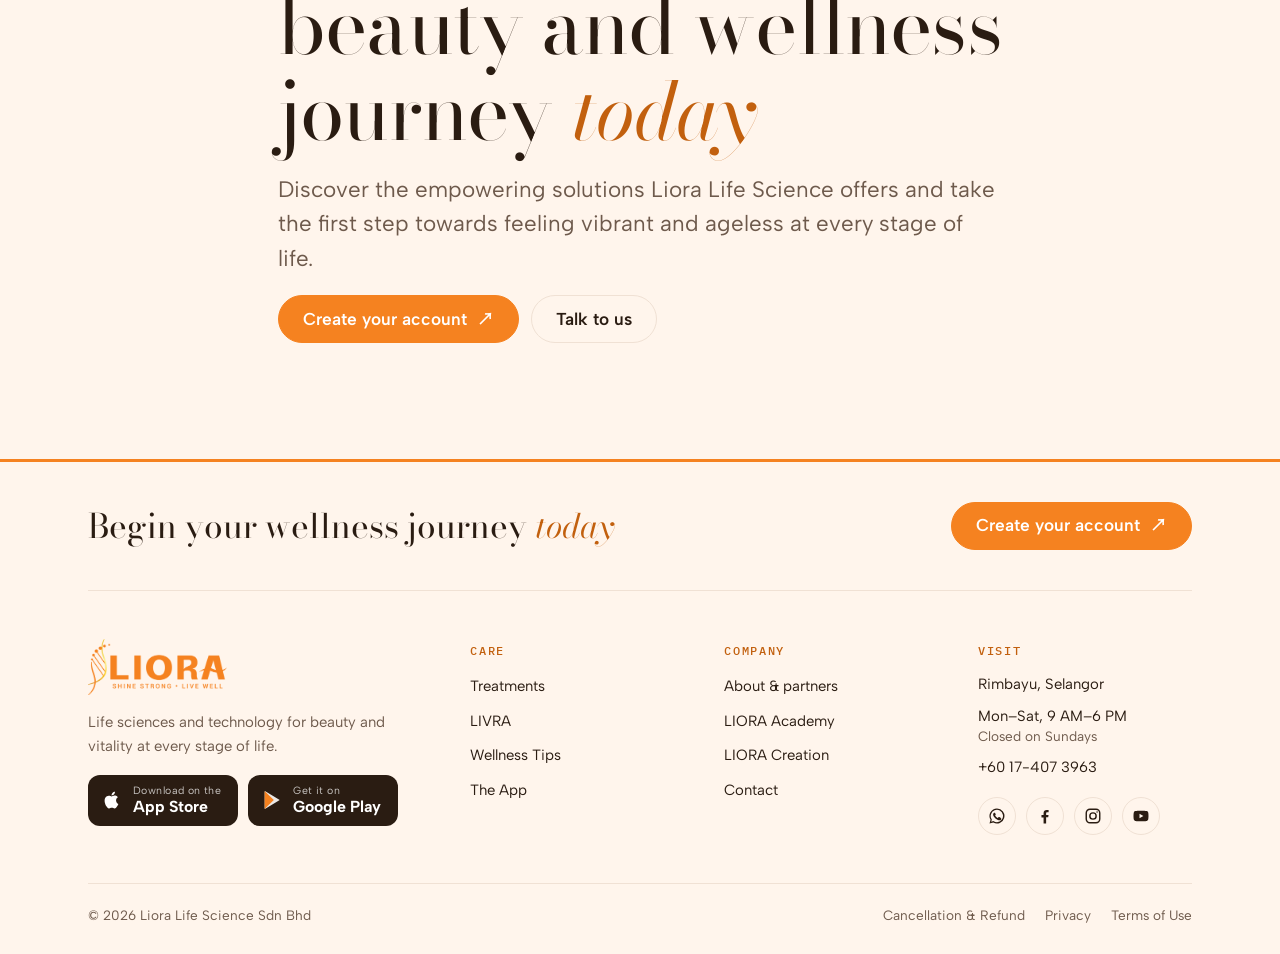
==== commit 4d5a3572: "Add terms of use and privacy policy" ====
--- a/index.html
+++ b/index.html
@@ -29,7 +29,7 @@
 <link rel="preconnect" href="https://fonts.googleapis.com">
 <link rel="preconnect" href="https://fonts.gstatic.com" crossorigin>
 <link rel="stylesheet" href="https://fonts.googleapis.com/css2?family=Albert+Sans:wght@400;500;600;700&family=Bodoni+Moda:ital,opsz,wght@0,6..96,400..700;1,6..96,400..600&family=IBM+Plex+Mono:wght@400;500&family=Noto+Sans+SC:wght@400;500;700&family=Noto+Serif+SC:wght@500;700&display=swap">
-<link rel="stylesheet" href="assets/styles.css?v=20261005">
+<link rel="stylesheet" href="assets/styles.css?v=20261007">
 </head>
 <body>
 <!--BODY-START-->
@@ -1183,7 +1183,7 @@
     <p class="eyebrow"><span lang="en">Policies</span><span lang="zh">条款与政策</span></p>
     <h1 style="margin-top:1rem"><span lang="en">Terms, privacy and refunds</span><span lang="zh">使用条款、隐私与退款</span></h1>
     <p class="lede"><span lang="en">Liora Life Science Sdn Bhd · Effective 3 November 2025</span><span lang="zh">Liora Life Science Sdn Bhd · 2025 年 11 月 3 日起生效。以下内容以英文版本为准。</span></p>
-    <div class="legal-tabs"><a class="btn btn--ghost btn--sm" href="#refund">Cancellation &amp; Refund</a><a class="btn btn--ghost btn--sm" href="#privacy">Privacy Policy</a><a class="btn btn--ghost btn--sm" href="#terms">Terms of Use</a></div>
+    <div class="legal-tabs"><a class="btn btn--ghost btn--sm" href="#refund">Cancellation &amp; Refund</a><a class="btn btn--ghost btn--sm" href="/privacy">Privacy Policy</a><a class="btn btn--ghost btn--sm" href="/terms-of-use">Terms of Use</a></div>
   </div>
   <div class="wrap" style="padding-bottom:96px">
     <div class="legal">
@@ -1197,32 +1197,12 @@
       <h3>7. Contact</h3><p>Customer Service Department · +60 16-257 6918</p>
 
       <h2 id="privacy">Privacy Policy</h2>
-      <h3>1. Purpose</h3><p>Liora Life Science Sdn Bhd values the trust you place in us when you share your personal data. This policy describes how we collect, use, disclose, store and safeguard personal data in compliance with Malaysia's Personal Data Protection Act 2010 and relevant international standards. It applies to customers, patients, business partners, suppliers, employees and website visitors.</p>
-      <h3>2. Data we collect</h3><p>Identity and demographic details (full name, NRIC/passport number, date of birth, gender, nationality), contact information, professional details, financial records, health information needed to provide services, technical data, and other information you choose to provide.</p>
-      <h3>3. Why we process it</h3><p>Service delivery, customer engagement, contractual fulfilment, regulatory compliance, risk management, research and employment purposes.</p>
-      <h3>4. Disclosure</h3><p>Recipients may include affiliates, service providers, professional advisors and regulatory authorities. We do not sell, rent, or trade personal data to unaffiliated third parties.</p>
-      <h3>5. Security</h3><p>We adopt a combination of technical, administrative, and physical safeguards to protect personal data against unauthorized access, alteration, disclosure, or destruction.</p>
-      <h3>6. Retention</h3><p>Data is kept only as long as needed for its stated purposes or legal requirements, then securely deleted or anonymised.</p>
-      <h3>7. Your rights under the PDPA</h3><p>You may request access, correction, withdrawal of consent, object to processing, or request deletion of your data.</p>
-      <h3>8. Cross-border transfers</h3><p>Transfers outside Malaysia are made only with comparable protection or appropriate contractual safeguards.</p>
-      <h3>9. Cookies</h3><p>Our websites use cookies and analytics to improve your experience, analyse traffic and personalise content.</p>
-      <h3>10. Updates</h3><p>We may update this policy as needed.</p>
-      <h3>11. Contact</h3><p>Liora Life Science Sdn Bhd, 9, Jalan Dafodil 5/3, 42500 Telok Panglima Garang, Selangor, Malaysia · +60 16-257 6918</p>
+      <p>How we collect, use, disclose and protect your personal data under Malaysia's Personal Data Protection Act (PDPA).</p>
+      <p><a class="link-arrow" href="/privacy">Read the full Privacy Policy →</a></p>
 
       <h2 id="terms">Terms of Use</h2>
-      <h3>1. Acceptance</h3><p>Liora Life Science Sdn Bhd provides its platform subject to these Terms. By creating an account or accessing the service you agree to these Terms and the Privacy Policy. You must be at least 18 years old.</p>
-      <h3>2. Accounts and security</h3><p>Provide accurate information and maintain the confidentiality of your login credentials. Tell us promptly about any suspected unauthorised access.</p>
-      <h3>3. Licence</h3><p>We grant a limited, non-exclusive, non-transferable, revocable licence to use the Platform. You may not reverse engineer it, create derivative works, use it competitively, or abuse it.</p>
-      <h3>4. Acceptable use</h3><p>Use the Platform lawfully. Fraud, misrepresentation, harassment, infringement, unauthorised data collection, system interference, spam and scraping are prohibited.</p>
-      <h3>5. Your content and data</h3><p>You keep ownership of your content. You give us a limited licence to host, process, transmit and display it to operate the service, in line with the Privacy Policy and the PDPA 2010.</p>
-      <h3>6. Third-party services</h3><p>The Platform may integrate third-party services and open-source components, which are subject to their own terms.</p>
-      <h3>7. Fees and taxes</h3><p>Fees are specified at purchase. Late payment may lead to interest, suspension or termination. You are responsible for applicable taxes.</p>
-      <h3>8. Support and changes</h3><p>We provide standard support, may perform maintenance, and may update, modify or deprecate features with reasonable notice for material changes.</p>
-      <h3>9. Intellectual property</h3><p>Liora Life Science owns all rights, title and interest in the Platform. Feedback you share may be used by us without restriction.</p>
-      <h3>10. Disclaimers and liability</h3><p>The Platform is provided "as is" and "as available". We exclude liability for indirect, incidental, special or consequential damages, and our liability is capped at the amounts you paid for the Platform in the preceding twelve months.</p>
-      <h3>11. Suspension and termination</h3><p>We may suspend access immediately for security reasons, suspected violations or non-payment, and may terminate for material breach.</p>
-      <h3>12. Governing law</h3><p>These Terms are governed by the laws of Malaysia, with exclusive jurisdiction in Malaysian courts. Continued use after updates means you accept the revised Terms.</p>
-      <h3>13. Contact</h3><p>Liora Life Science Sdn Bhd, 9, Jalan Dafodil 5/3, 42500 Telok Panglima Garang, Selangor, Malaysia · +60 16-257 6918</p>
+      <p>The terms that govern your use of the Liora Life Science platform, app and services.</p>
+      <p><a class="link-arrow" href="/terms-of-use">Read the full Terms of Use →</a></p>
     </div>
   </div>
 </section>
@@ -1262,14 +1242,14 @@
     </div>
     <div class="foot-bottom">
       <span>© <span id="year">2026</span> Liora Life Science Sdn Bhd</span>
-      <span class="foot-legal"><a href="#refund"><span lang="en">Cancellation &amp; Refund</span><span lang="zh">取消与退款</span></a><a href="#privacy"><span lang="en">Privacy</span><span lang="zh">隐私政策</span></a><a href="#terms"><span lang="en">Terms of Use</span><span lang="zh">使用条款</span></a></span>
+      <span class="foot-legal"><a href="#refund"><span lang="en">Cancellation &amp; Refund</span><span lang="zh">取消与退款</span></a><a href="/privacy"><span lang="en">Privacy</span><span lang="zh">隐私政策</span></a><a href="/terms-of-use"><span lang="en">Terms of Use</span><span lang="zh">使用条款</span></a></span>
     </div>
   </div>
 </footer>
 
 <div class="joinbar"><span lang="en">New to Liora? Join and get the app.</span><span lang="zh">首次来到 LIORA？注册并下载 App。</span><a class="btn btn--sm" href="#join"><span lang="en">Join</span><span lang="zh">加入</span></a></div>
 
-<script src="assets/app.js?v=20261005"></script>
+<script src="assets/app.js?v=20261007"></script>
 <!--BODY-END-->
 </body>
 </html>
